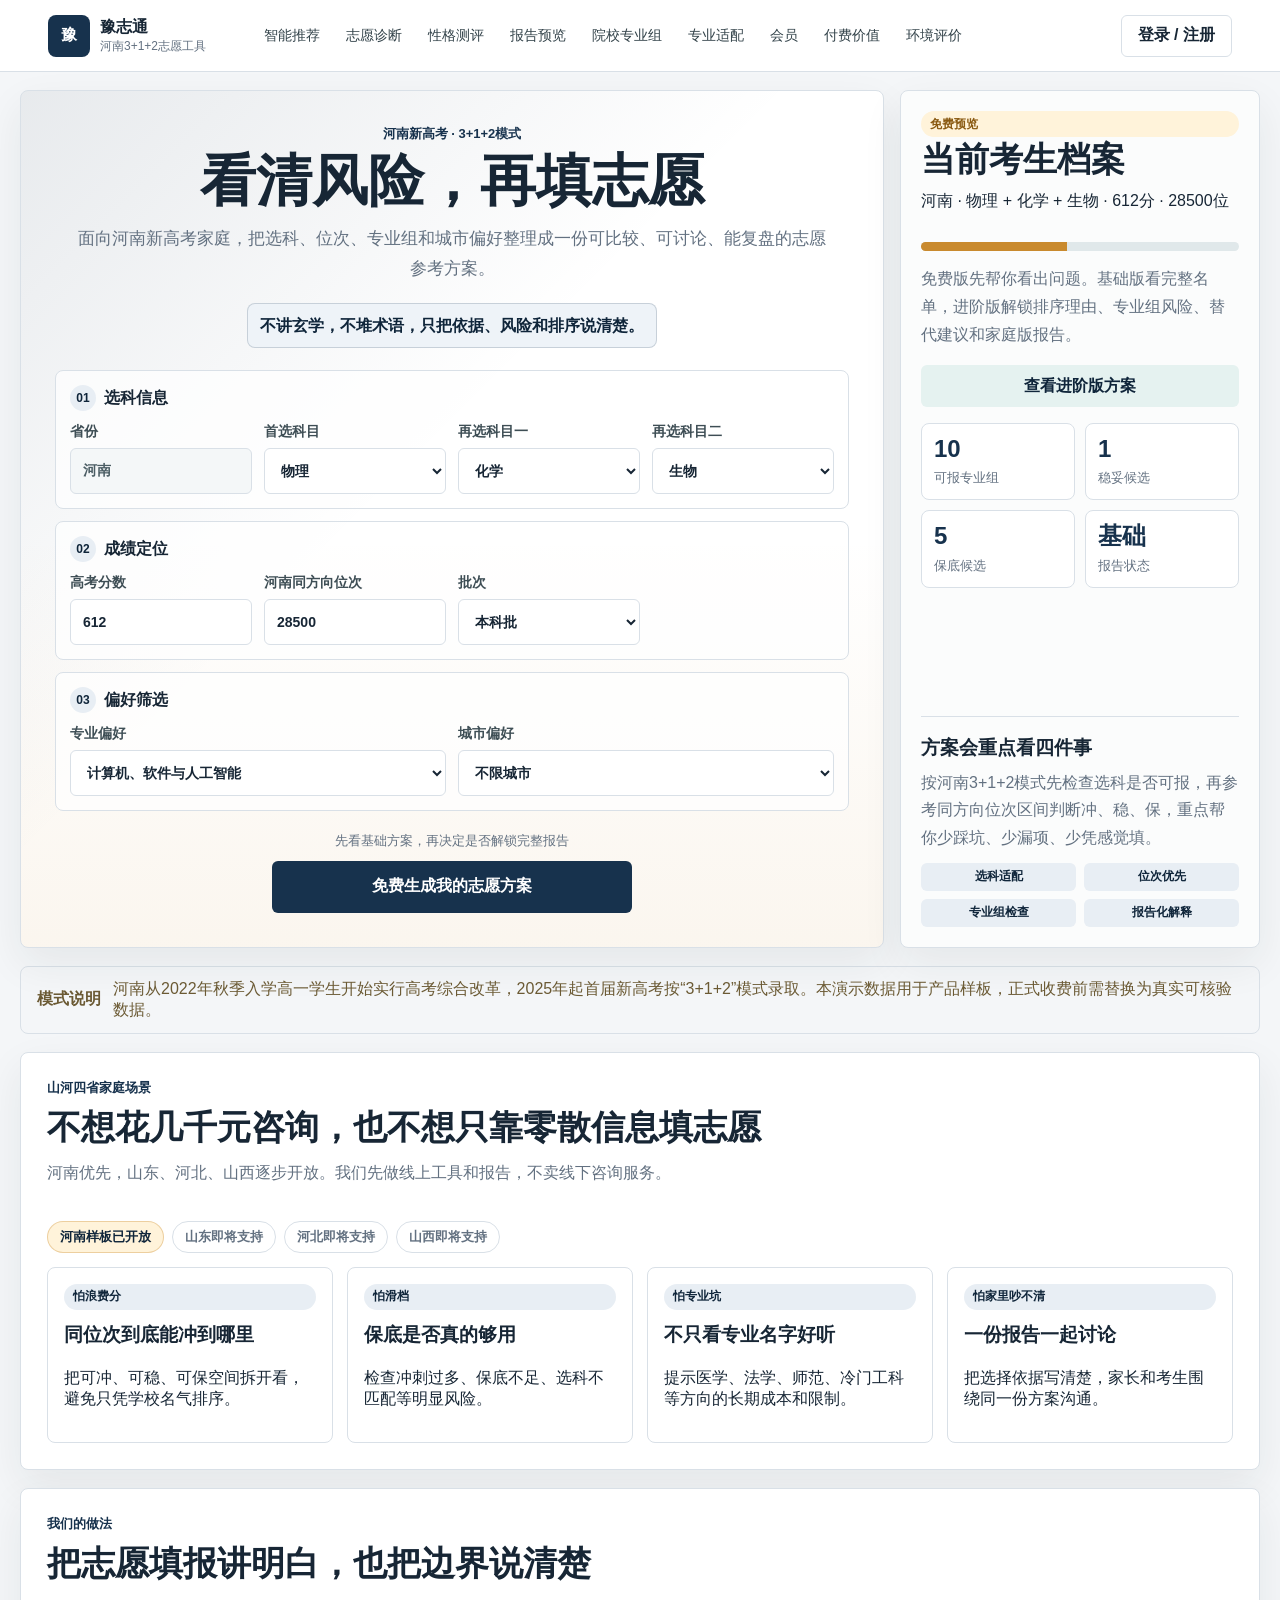
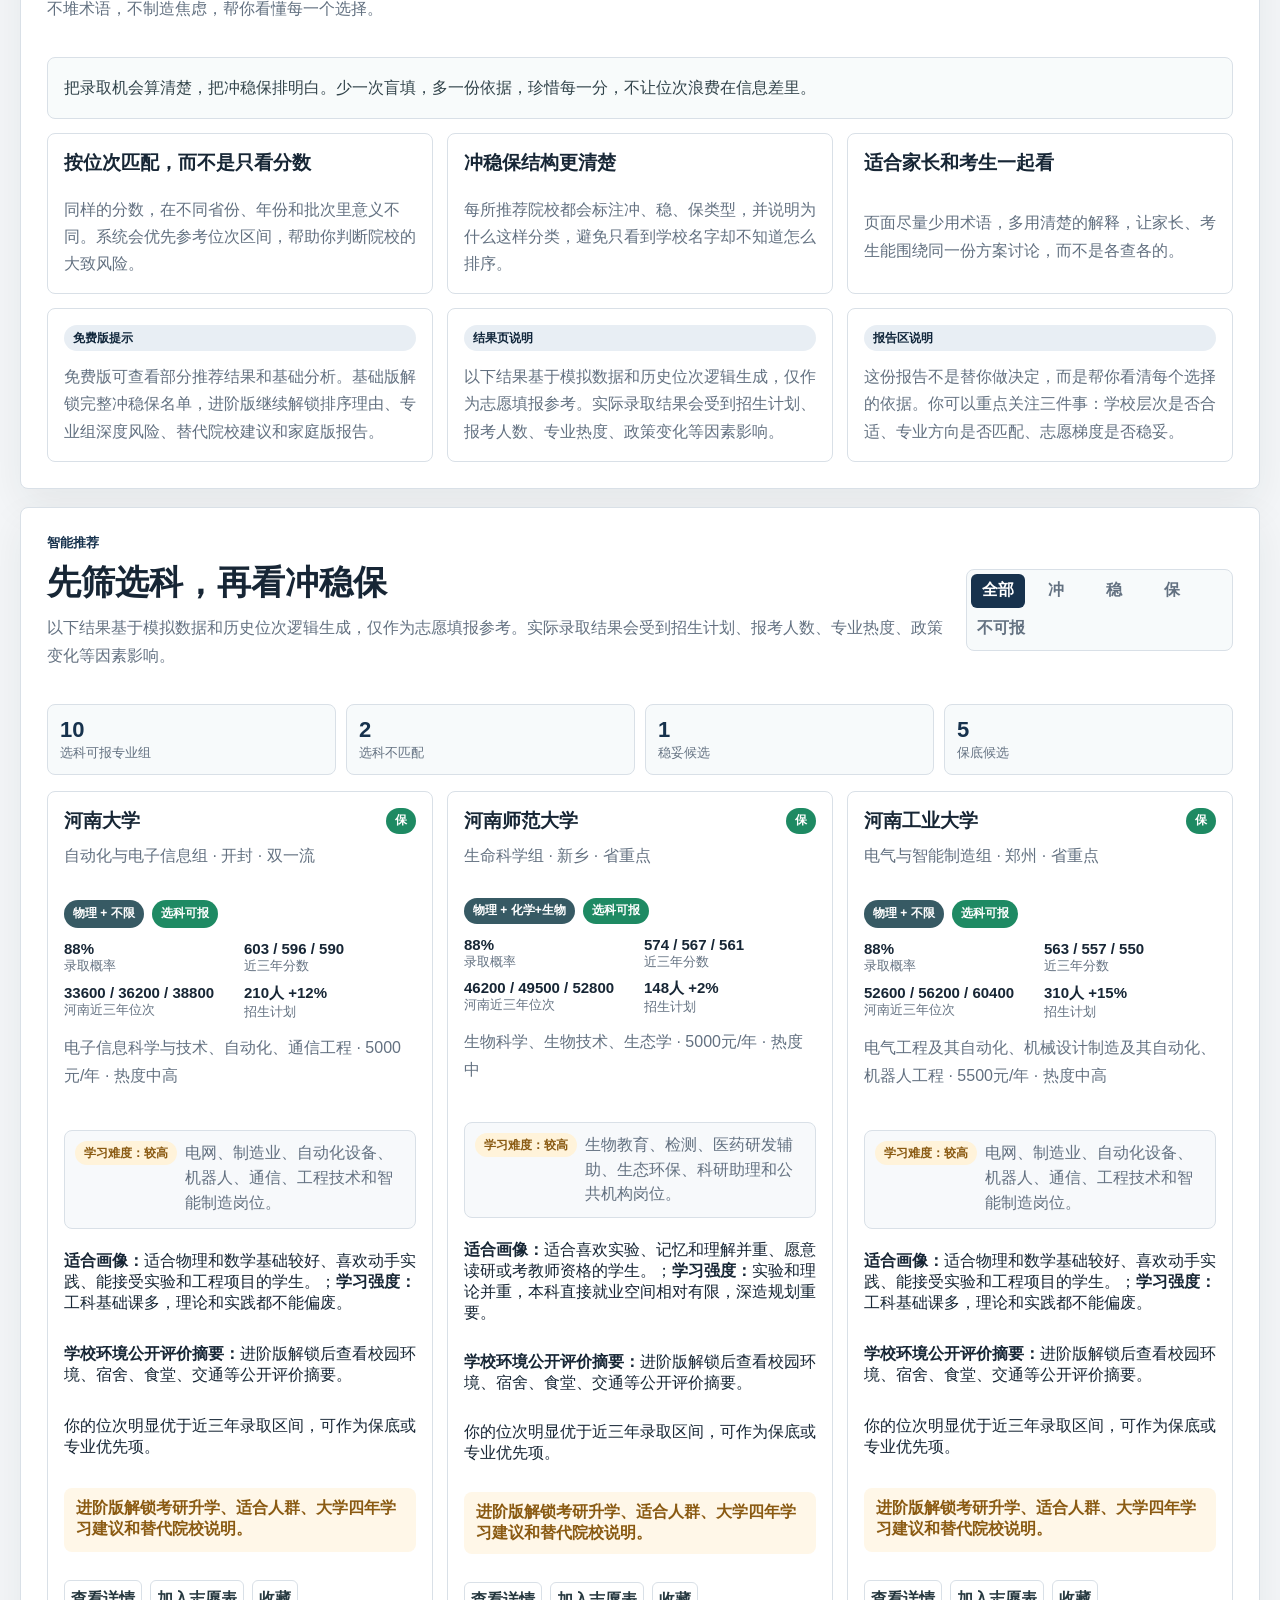
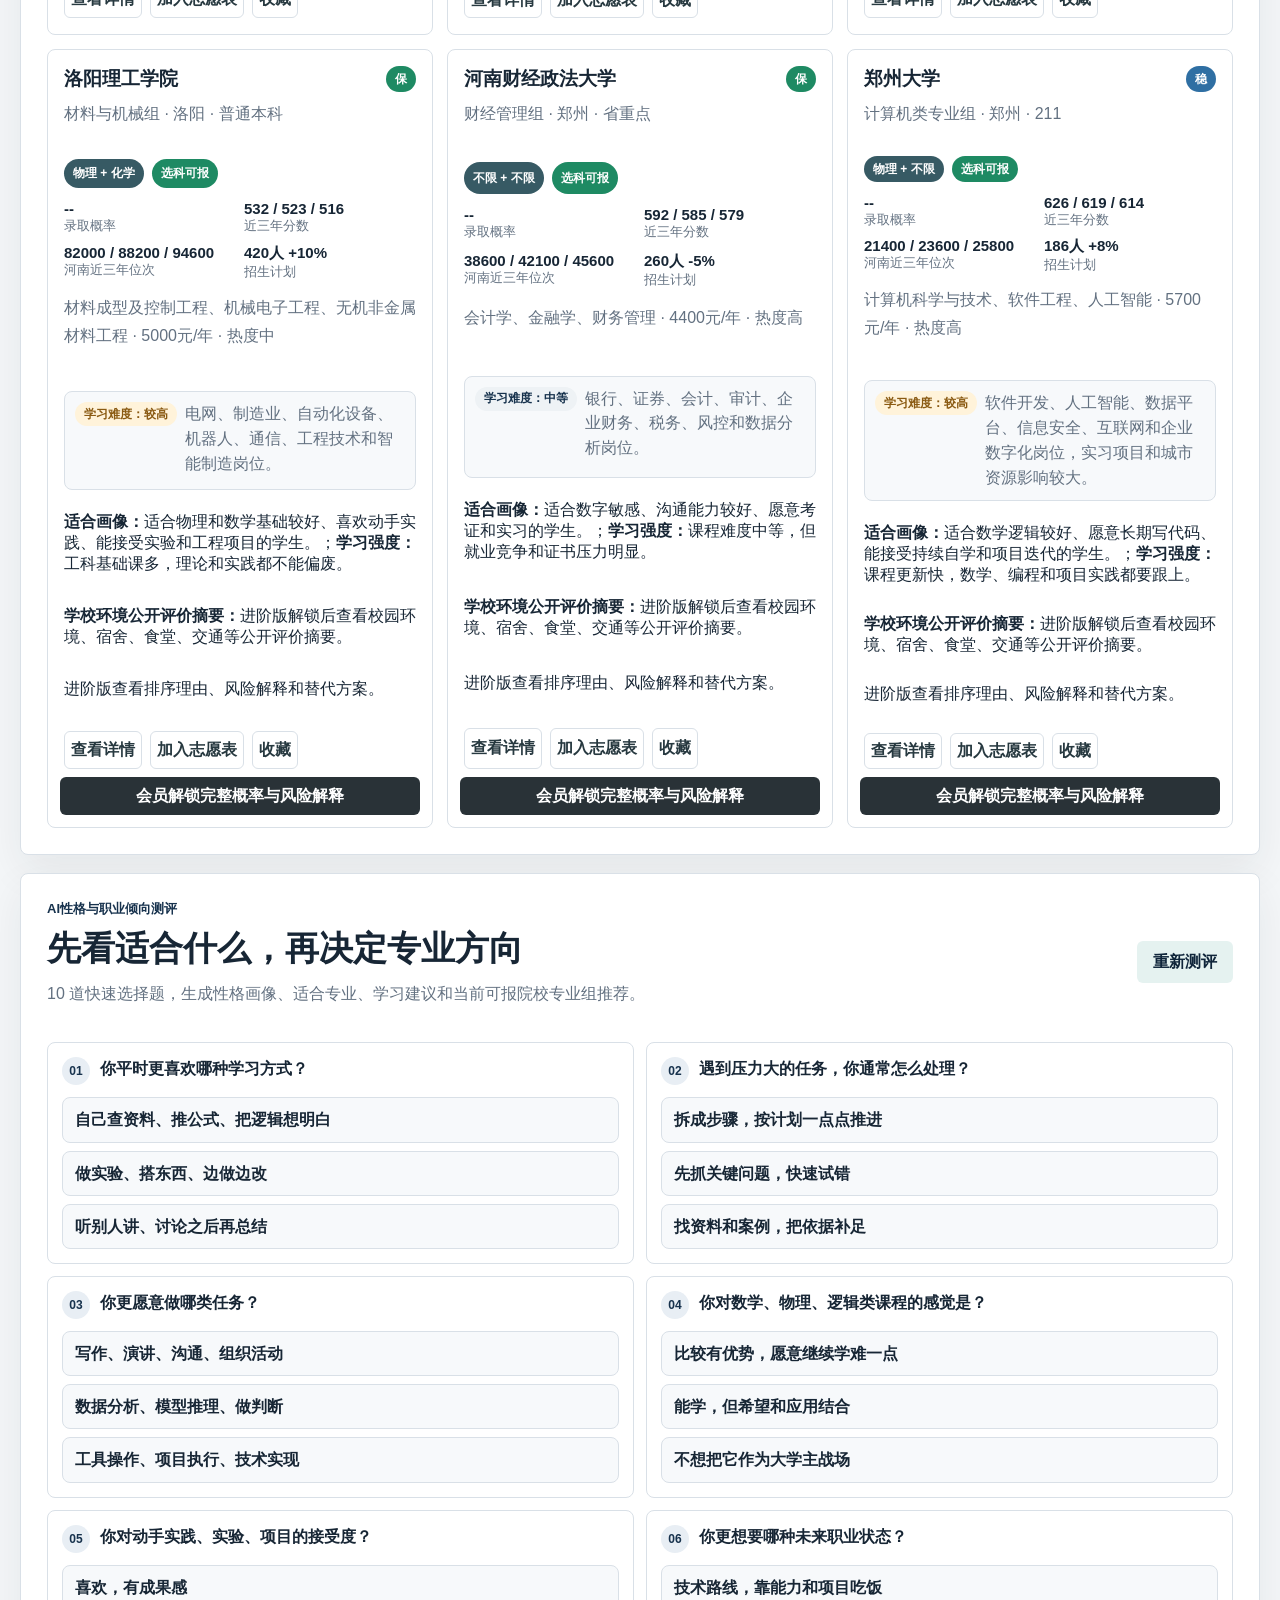
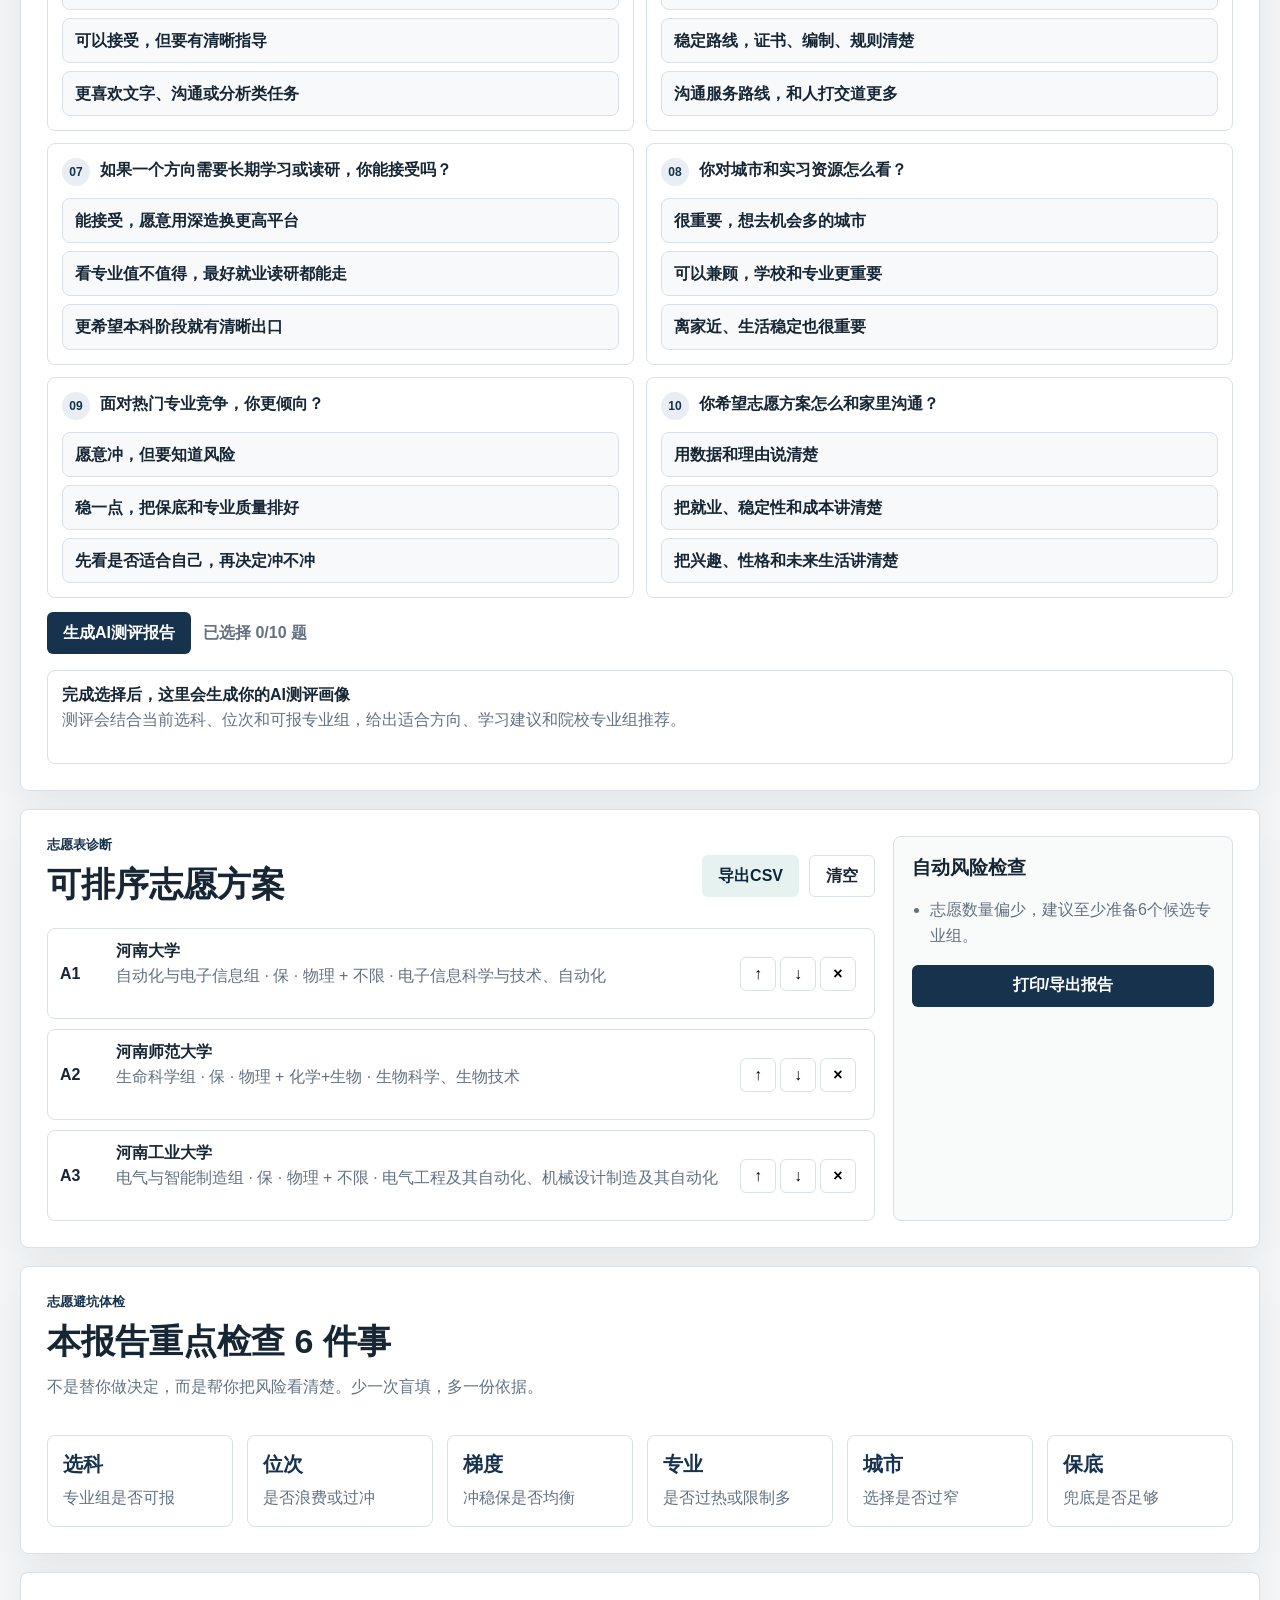
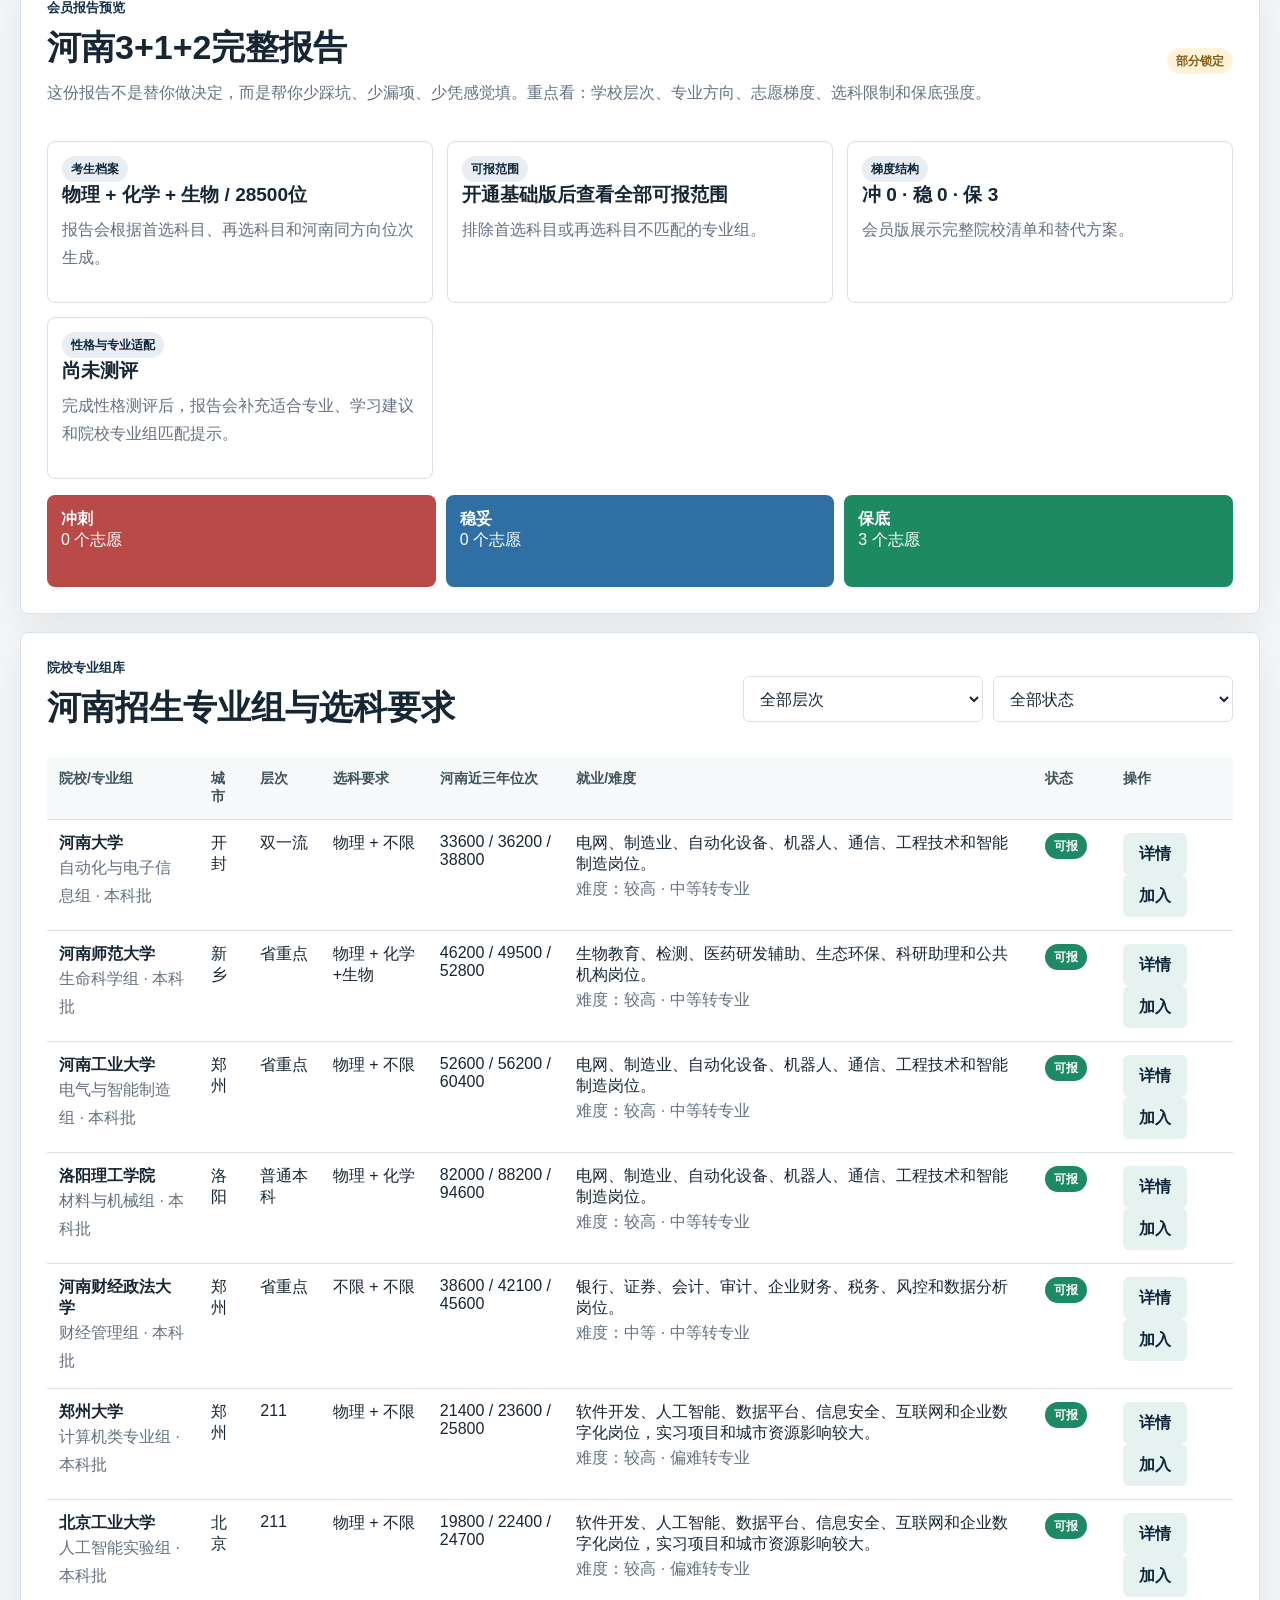
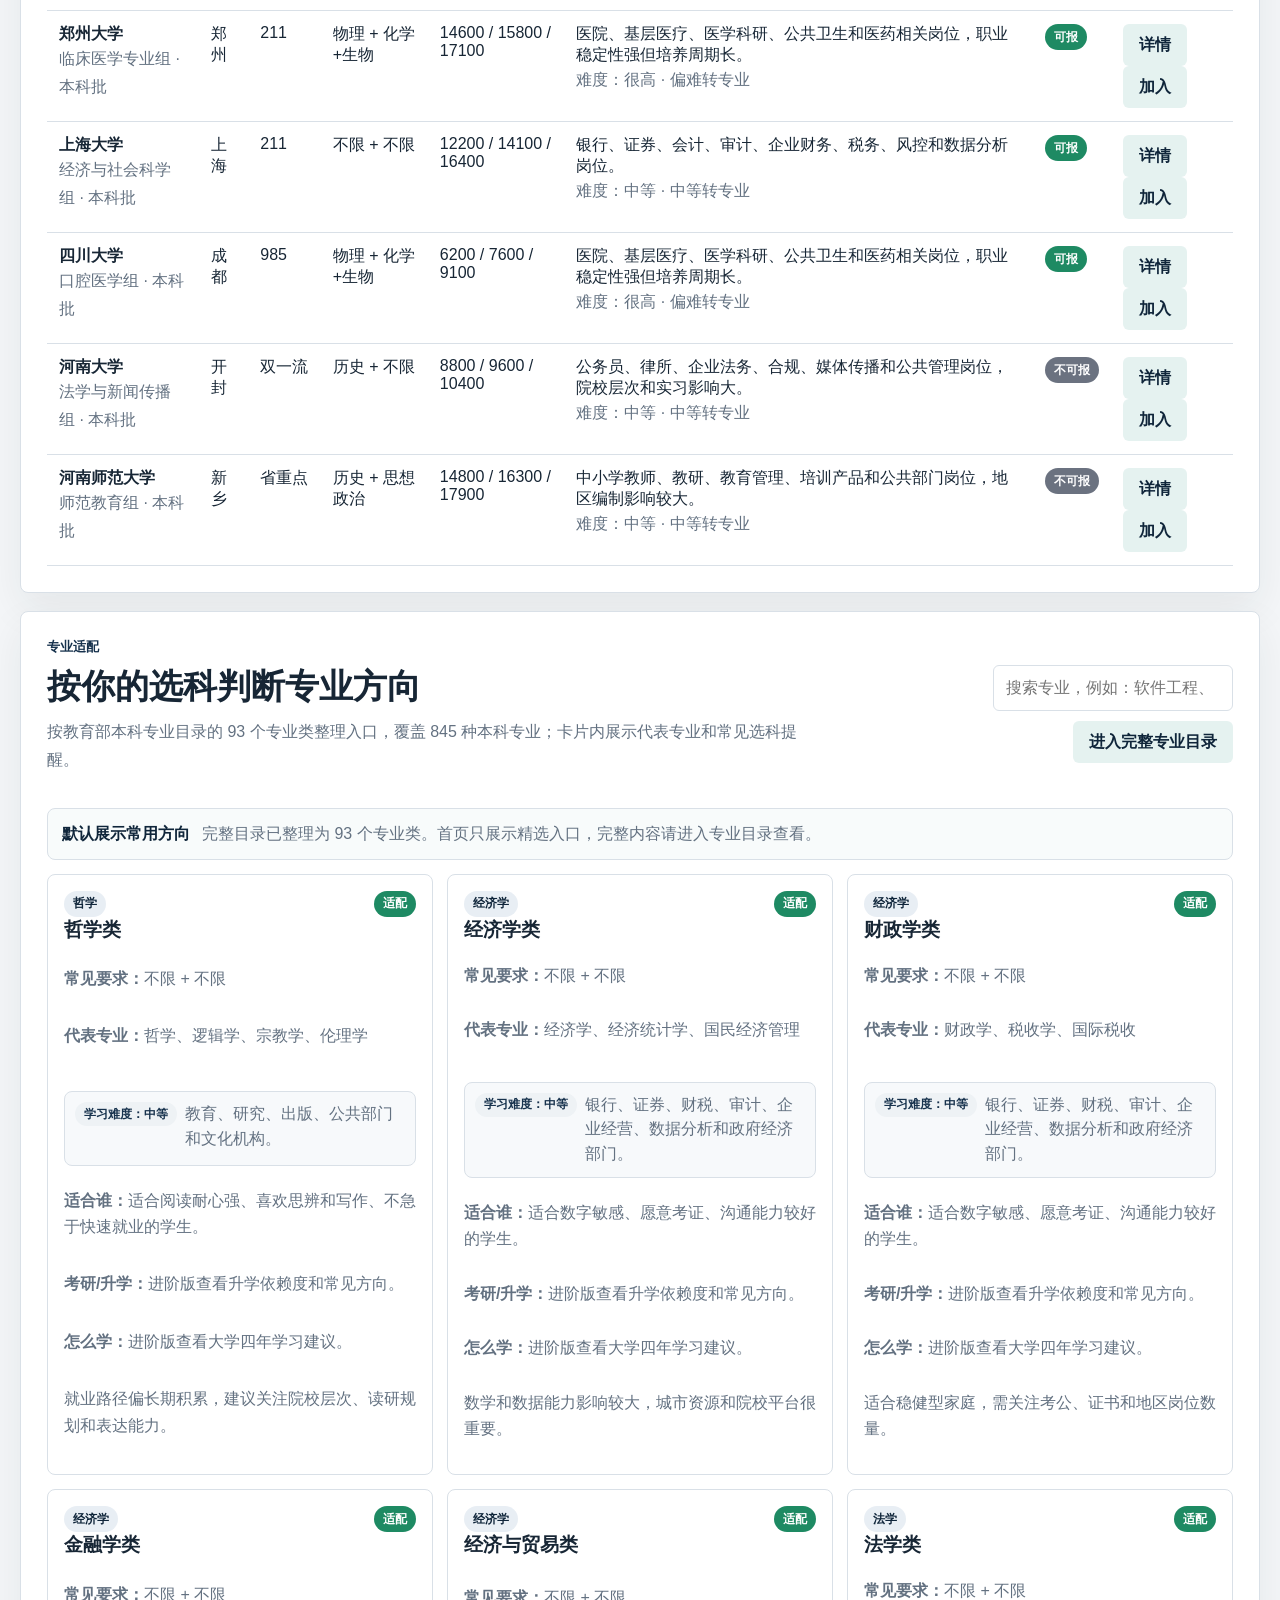
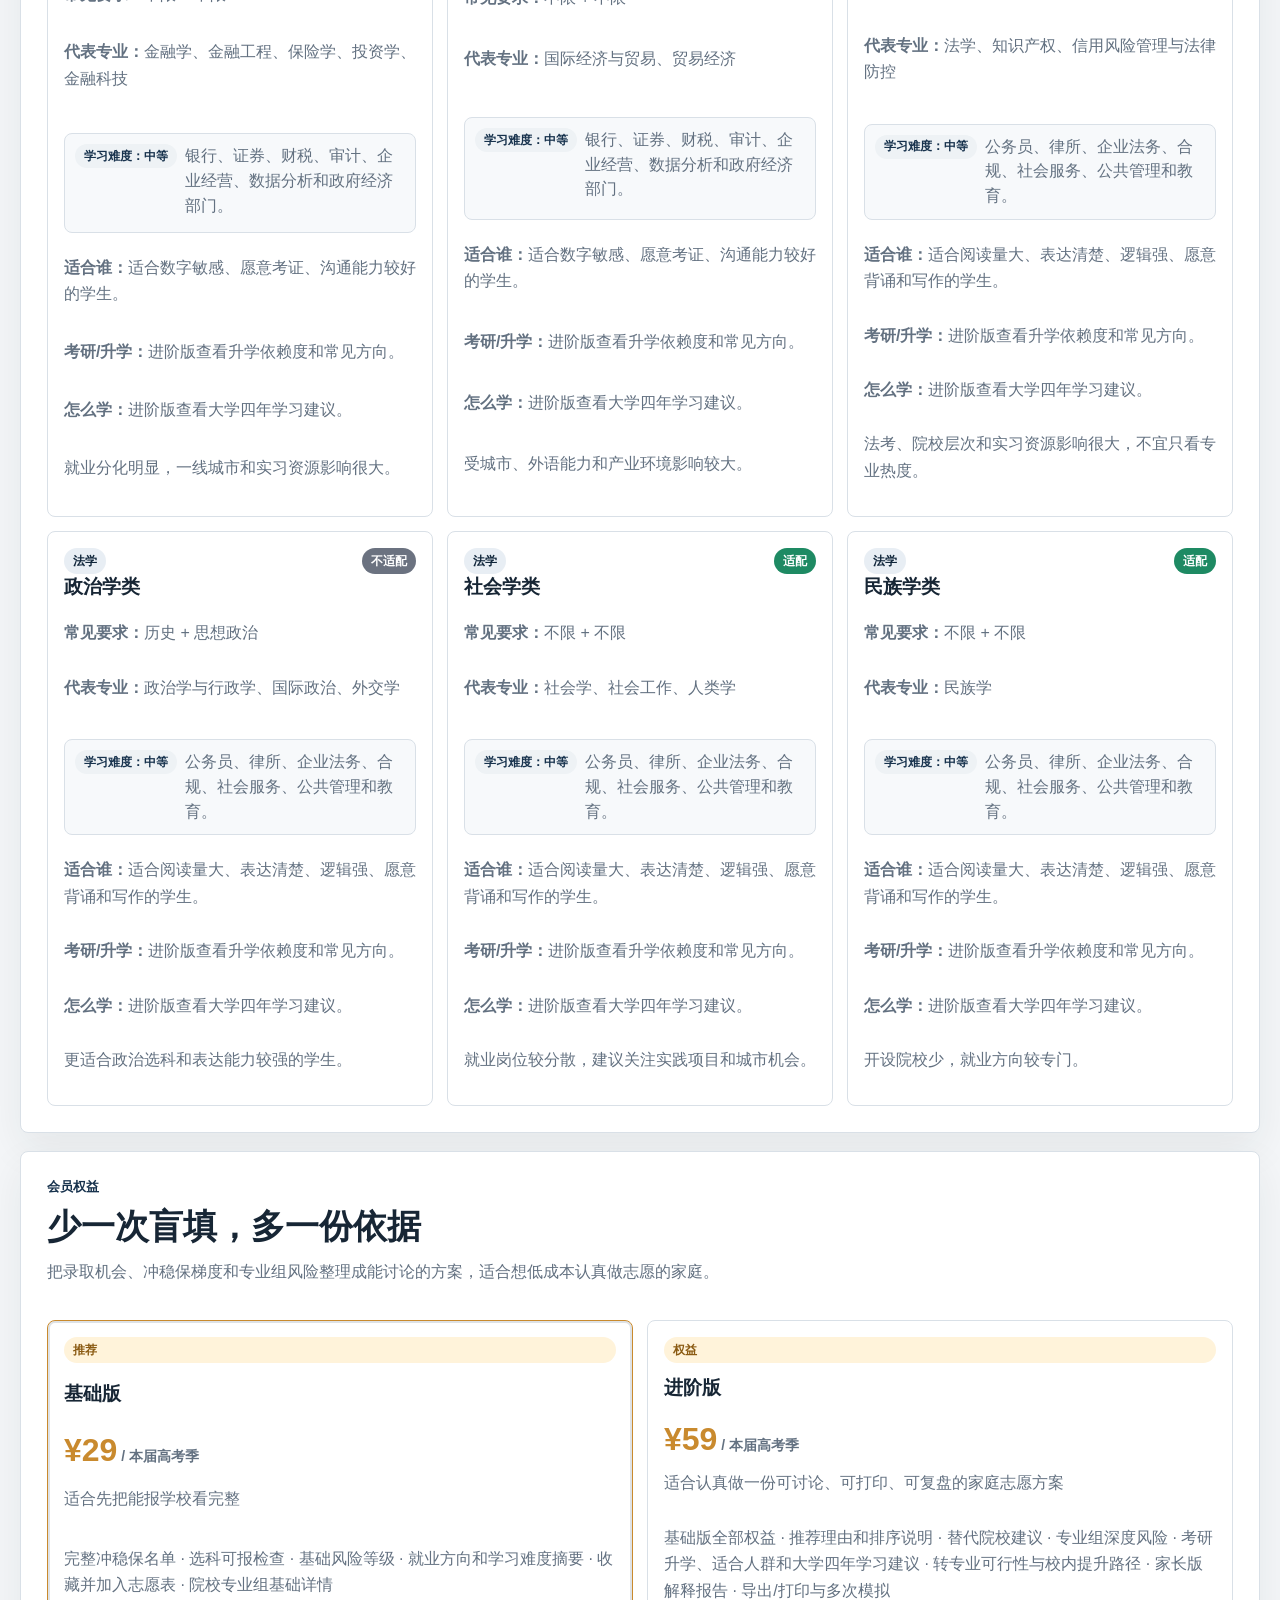
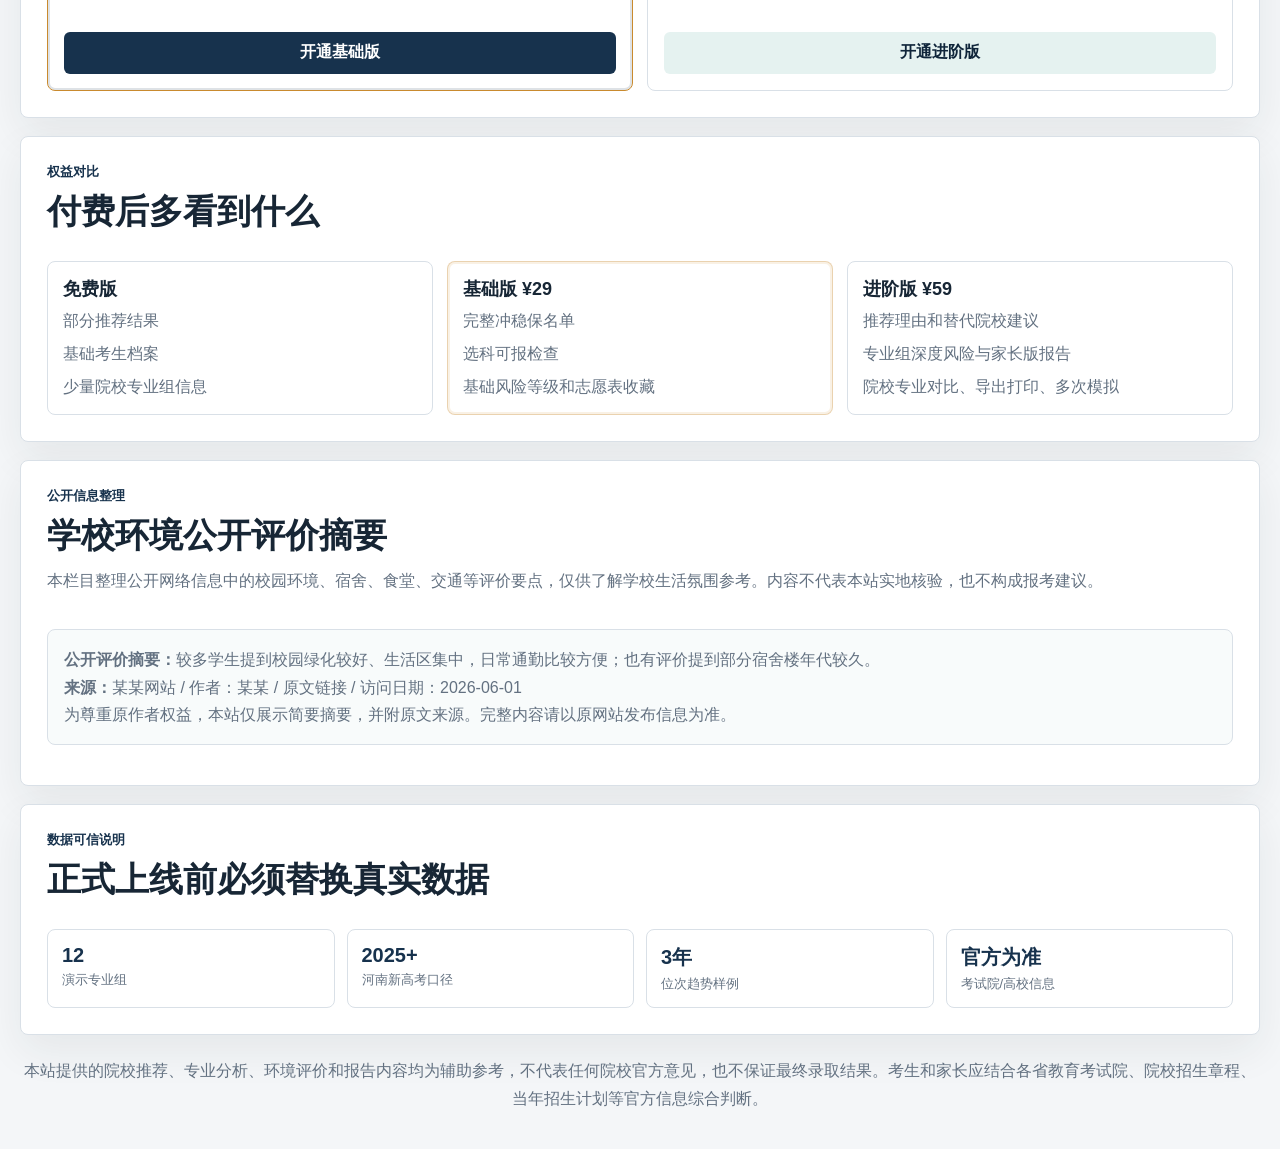
==== index.html @ 67bcda3a "Improve mobile admission comparison layout" ====
<!doctype html>
<html lang="zh-CN">
  <head>
    <meta charset="UTF-8" />
    <meta name="viewport" content="width=device-width, initial-scale=1.0" />
    <title>豫志通 - 看清风险，再填志愿</title>
    <link rel="stylesheet" href="styles.css?v=16" />
  </head>
  <body>
    <header class="topbar">
      <a class="brand" href="#home" aria-label="豫志通首页">
        <span class="brand-mark">豫</span>
        <span>
          <strong>豫志通</strong>
          <small>河南3+1+2志愿工具</small>
        </span>
      </a>
      <nav class="nav" aria-label="主导航">
        <a href="#recommend">智能推荐</a>
        <a href="#volunteer">志愿诊断</a>
        <a href="#assessment">性格测评</a>
        <a href="#report">报告预览</a>
        <a href="#schools">院校专业组</a>
        <a href="#majors">专业适配</a>
        <a href="#pricing">会员</a>
        <a href="#why-pay">付费价值</a>
        <a href="#environment">环境评价</a>
      </nav>
      <button class="ghost-btn" id="loginBtn" type="button">登录 / 注册</button>
    </header>

    <main>

            <section class="mobile-app-home" id="mobileAppHome" data-mobile-tab="home">
        <div class="mobile-app-top">
          <div>
            <span>&#35947;&#24535;&#36890;</span>
            <strong>&#27827;&#21335; 3+1+2 &#24535;&#24895;&#24037;&#20855;</strong>
          </div>
          <button type="button" id="mobileLoginBtn">&#30331;&#24405;</button>
        </div>

        <div class="mobile-hero-card">
          <p class="mobile-eyebrow">&#36755;&#20837;&#20998;&#25968;&#20301;&#27425;&#65292;&#20808;&#30475;&#33021;&#25253;&#21738;&#37324;</p>
          <h1>&#27979;&#19968;&#27979;&#33021;&#19978;&#21738;&#20123;&#22823;&#23398;</h1>
          <p>&#19981;&#35762;&#29572;&#23398;&#65292;&#19981;&#22534;&#26415;&#35821;&#65292;&#21482;&#25226;&#20381;&#25454;&#12289;&#39118;&#38505;&#21644;&#25490;&#24207;&#35762;&#28165;&#26970;&#12290;</p>
          <form class="mobile-quick-form" id="mobileQuickForm">
            <div class="mobile-form-row two">
              <label>&#39318;&#36873;&#31185;&#30446;<select id="mobilePrimarySubject"><option>&#29289;&#29702;</option><option>&#21382;&#21490;</option></select></label>
              <label>&#25209;&#27425;<select id="mobileBatch"><option>&#26412;&#31185;&#25209;</option><option>&#25552;&#21069;&#25209;</option><option>&#19987;&#31185;&#25209;</option></select></label>
            </div>
            <div class="mobile-form-row two">
              <label>&#20877;&#36873;&#19968;<select id="mobileSecondSubjectA"><option>&#21270;&#23398;</option><option>&#29983;&#29289;</option><option>&#24605;&#24819;&#25919;&#27835;</option><option>&#22320;&#29702;</option></select></label>
              <label>&#20877;&#36873;&#20108;<select id="mobileSecondSubjectB"><option>&#29983;&#29289;</option><option>&#21270;&#23398;</option><option>&#24605;&#24819;&#25919;&#27835;</option><option>&#22320;&#29702;</option></select></label>
            </div>
            <div class="mobile-form-row two">
              <label>&#39640;&#32771;&#20998;&#25968;<input id="mobileScore" type="number" value="612" /></label>
              <label>&#27827;&#21335;&#20301;&#27425;<input id="mobileRank" type="number" value="28500" /></label>
            </div>
            <button class="primary-btn full" type="submit">&#31435;&#21363;&#29983;&#25104;&#25512;&#33616;</button>
          </form>
        </div>

        <div class="mobile-profile-card" id="mobileProfileCard"></div>

        <div class="mobile-tool-grid">
          <button type="button" onclick="openMobileTab('recommend')"><strong>&#26234;&#33021;&#25512;&#33616;</strong><span>&#26597;&#30475;&#20914;&#31283;&#20445;</span></button>
          <button type="button" onclick="openMobileTab('diagnosis'); setTimeout(() => document.getElementById('assessment')?.scrollIntoView({ behavior: 'smooth' }), 80)"><strong>&#24615;&#26684;&#27979;&#35780;</strong><span>AI &#29983;&#25104;&#36866;&#21512;&#26041;&#21521;</span></button>
          <button type="button" onclick="openMobileTab('diagnosis')"><strong>&#24535;&#24895;&#35786;&#26029;</strong><span>&#26816;&#26597;&#28369;&#26723;&#39118;&#38505;</span></button>
          <button type="button" onclick="openMobileTab('schools')"><strong>&#38498;&#26657;&#24211;</strong><span>&#26597;&#19987;&#19994;&#32452;</span></button>
          <button type="button" onclick="openMajorDirectory()"><strong>&#19987;&#19994;&#30446;&#24405;</strong><span>93 &#20010;&#19987;&#19994;&#31867;</span></button>
          <button type="button" onclick="openMobileTab('account')"><strong>&#20250;&#21592;&#26435;&#30410;</strong><span>&#23436;&#25972;&#26041;&#26696;</span></button>
        </div>

        <div class="mobile-viewpoint-card">
          <span>&#25105;&#20204;&#30340;&#20570;&#27861;</span>
          <h2>&#26222;&#36890;&#23478;&#24237;&#20063;&#33021;&#30475;&#25026;&#30340;&#24535;&#24895;&#26041;&#26696;</h2>
          <p>&#25226;&#24405;&#21462;&#26426;&#20250;&#31639;&#28165;&#26970;&#65292;&#25226;&#20914;&#31283;&#20445;&#25490;&#26126;&#30333;&#12290;&#25105;&#20204;&#20570;&#30340;&#26159;&#25226;&#36873;&#31185;&#12289;&#20301;&#27425;&#12289;&#19987;&#19994;&#32452;&#12289;&#24615;&#26684;&#27979;&#35780;&#21644;&#20445;&#24213;&#39118;&#38505;&#25972;&#29702;&#25104;&#19968;&#20221;&#21487;&#27604;&#36739;&#12289;&#21487;&#35752;&#35770;&#30340;&#26041;&#26696;&#12290;</p>
        </div>
      </section>

      <section class="mobile-home" id="mobileHome">
        <div class="mobile-home-hero">
          <div class="section-kicker">河南新高考 · 移动版</div>
          <h1>看清风险，再填志愿</h1>
          <p>先生成基础方案，再进入不同板块查看推荐、诊断、报告和专业目录。</p>
          <button class="primary-btn" type="button" data-mobile-open="home" data-title="生成志愿方案">生成志愿方案</button>
        </div>
        <div class="mobile-entry-grid" aria-label="功能入口">
          <button type="button" data-mobile-open="recommend" data-title="智能推荐"><strong>智能推荐</strong><span>查看冲稳保结果</span></button>
          <button type="button" data-mobile-open="volunteer" data-title="志愿诊断"><strong>志愿诊断</strong><span>检查滑档和保底</span></button>
          <button type="button" data-mobile-open="report" data-title="报告预览"><strong>报告预览</strong><span>看家庭版报告</span></button>
          <button type="button" data-mobile-open="schools" data-title="院校专业组"><strong>院校专业组</strong><span>查选科可报</span></button>
          <button type="button" data-mobile-directory><strong>专业目录</strong><span>查 93 个专业类</span></button>
          <button type="button" data-mobile-open="why-pay" data-title="付费价值"><strong>付费价值</strong><span>看解锁后多什么</span></button>
          <button type="button" data-mobile-open="pricing" data-title="会员权益"><strong>会员权益</strong><span>查看套餐</span></button>
          <button type="button" data-mobile-open="environment" data-title="环境评价"><strong>环境评价</strong><span>看公开摘要</span></button>
        </div>
      </section>

      <div class="mobile-page-header" id="mobilePageHeader">
        <button class="ghost-btn" id="mobileBackBtn" type="button">← 返回首页</button>
        <strong id="mobilePageTitle">功能页面</strong>
      </div>

      <section class="hero" id="home" data-mobile-tab="home">
        <div class="hero-main">
          <div class="hero-copy">
            <div class="section-kicker">河南新高考 · 3+1+2模式</div>
            <h1>看清风险，再填志愿</h1>
            <p class="intro">
              面向河南新高考家庭，把选科、位次、专业组和城市偏好整理成一份可比较、可讨论、能复盘的志愿参考方案。
            </p>
            <p class="promise-line">不讲玄学，不堆术语，只把依据、风险和排序说清楚。</p>
          </div>

          <form class="planner-form" id="plannerForm">
            <div class="form-section">
              <div class="form-section-head">
                <span>01</span>
                <strong>选科信息</strong>
              </div>
              <div class="field-grid three">
                <label>
                  省份
                  <input id="province" value="河南" readonly />
                </label>
                <label>
                  首选科目
                  <select id="primarySubject">
                    <option>物理</option>
                    <option>历史</option>
                  </select>
                </label>
                <label>
                  再选科目一
                  <select id="secondSubjectA">
                    <option>化学</option>
                    <option>生物</option>
                    <option>思想政治</option>
                    <option>地理</option>
                  </select>
                </label>
                <label>
                  再选科目二
                  <select id="secondSubjectB">
                    <option>生物</option>
                    <option>化学</option>
                    <option>思想政治</option>
                    <option>地理</option>
                  </select>
                </label>
              </div>
            </div>

            <div class="form-section">
              <div class="form-section-head">
                <span>02</span>
                <strong>成绩定位</strong>
              </div>
              <div class="field-grid three">
                <label>
                  高考分数
                  <input id="score" type="number" min="100" max="750" value="612" />
                </label>
                <label>
                  河南同方向位次
                  <input id="rank" type="number" min="1" value="28500" />
                </label>
                <label>
                  批次
                  <select id="batch">
                    <option>本科批</option>
                    <option>提前批</option>
                    <option>专科批</option>
                  </select>
                </label>
              </div>
            </div>

            <div class="form-section">
              <div class="form-section-head">
                <span>03</span>
                <strong>偏好筛选</strong>
              </div>
              <div class="field-grid two">
                <label>
                  专业偏好
                  <select id="majorPreference">
                    <option>计算机、软件与人工智能</option>
                    <option>电子信息、通信与集成电路</option>
                    <option>电气、自动化与新能源</option>
                    <option>临床医学、口腔与药学</option>
                    <option>师范、教育与心理学</option>
                    <option>法学、政治与公共管理</option>
                    <option>财经、会计与金融</option>
                    <option>机械、车辆与智能制造</option>
                    <option>建筑、土木与交通</option>
                    <option>农学、食品与环境</option>
                    <option>汉语言、新闻与外语</option>
                    <option>不限专业</option>
                  </select>
                </label>
                <label>
                  城市偏好
                  <select id="cityPreference">
                    <option>不限城市</option>
                    <option>郑州/洛阳/开封</option>
                    <option>北京/上海/广州/深圳</option>
                    <option>省会城市</option>
                    <option>离家较近</option>
                  </select>
                </label>
              </div>
            </div>

            <div class="form-actions">
              <span>先看基础方案，再决定是否解锁完整报告</span>
              <button class="primary-btn" type="submit">免费生成我的志愿方案</button>
            </div>
          </form>
        </div>

        <aside class="report-preview-panel">
          <div class="report-preview-top">
            <span class="badge" id="memberBadge">免费预览</span>
            <h2>当前考生档案</h2>
            <p id="profileSummary">河南 · 物理 + 化学 + 生物 · 612分 · 28500位</p>
            <div class="meter" aria-label="报告完整度"><span id="meterBar"></span></div>
            <p class="muted">免费版先帮你看出问题。基础版看完整名单，进阶版解锁排序理由、专业组风险、替代建议和家庭版报告。</p>
            <button class="secondary-btn full" id="upgradeBtn" type="button">查看进阶版方案</button>
            <div class="preview-metrics" id="previewMetrics" aria-label="方案概览">
              <div>
                <strong>--</strong>
                <span>可报专业组</span>
              </div>
              <div>
                <strong>--</strong>
                <span>稳妥候选</span>
              </div>
              <div>
                <strong>--</strong>
                <span>保底候选</span>
              </div>
              <div>
                <strong>基础</strong>
                <span>报告状态</span>
              </div>
            </div>
          </div>
          <div class="report-divider"></div>
          <div class="report-preview-bottom">
            <h3>方案会重点看四件事</h3>
            <p>
              按河南3+1+2模式先检查选科是否可报，再参考同方向位次区间判断冲、稳、保，重点帮你少踩坑、少漏项、少凭感觉填。
            </p>
            <div class="summary-tags" aria-label="方案能力">
              <span>选科适配</span>
              <span>位次优先</span>
              <span>专业组检查</span>
              <span>报告化解释</span>
            </div>
          </div>
        </aside>
      </section>

      <section class="notice">
        <strong>模式说明</strong>
        <span>河南从2022年秋季入学高一学生开始实行高考综合改革，2025年起首届新高考按“3+1+2”模式录取。本演示数据用于产品样板，正式收费前需替换为真实可核验数据。</span>
      </section>

      <section class="mobile-account-home" id="mobileAccountHome" data-mobile-tab="account">
        <div class="mobile-account-card">
          <div class="mobile-account-head">
            <div class="mobile-avatar">&#35947;</div>
            <div>
              <span>&#25105;&#30340;&#25253;&#21578;&#20013;&#24515;</span>
              <strong>&#20808;&#30475;&#23436;&#25972;&#20381;&#25454;&#65292;&#20877;&#20915;&#23450;&#26159;&#21542;&#20184;&#36153;</strong>
              <p>&#36866;&#21512;&#19981;&#24819;&#33457;&#20960;&#21315;&#20803;&#21672;&#35810;&#65292;&#20294;&#21448;&#19981;&#24819;&#21482;&#38752;&#38646;&#25955;&#20449;&#24687;&#22635;&#24535;&#24895;&#30340;&#23478;&#24237;&#12290;</p>
            </div>
          </div>
          <button class="primary-btn full" type="button" onclick="openMobileTab('recommend')">&#26597;&#30475;&#25105;&#30340;&#25512;&#33616;&#26041;&#26696;</button>
        </div>

        <div class="mobile-service-grid">
          <article>
            <span>&#22522;&#30784;&#29256;</span>
            <strong>&#165;29</strong>
            <p>&#23436;&#25972;&#20914;&#31283;&#20445;&#21517;&#21333;&#12289;&#36873;&#31185;&#21487;&#25253;&#26816;&#26597;&#12289;&#22522;&#30784;&#39118;&#38505;&#31561;&#32423;&#12290;</p>
          </article>
          <article>
            <span>&#36827;&#38454;&#29256;</span>
            <strong>&#165;59</strong>
            <p>&#25512;&#33616;&#29702;&#30001;&#12289;&#26367;&#20195;&#38498;&#26657;&#12289;&#23478;&#38271;&#29256;&#25253;&#21578;&#12289;&#23548;&#20986;&#25171;&#21360;&#12290;</p>
          </article>
        </div>

        <div class="mobile-account-tools">
          <button type="button" onclick="openMobileTab('diagnosis')"><strong>&#24535;&#24895;&#34920;</strong><span>&#26597;&#30475;&#39118;&#38505;&#35786;&#26029;</span></button>
          <button type="button" onclick="openMobileTab('schools')"><strong>&#38498;&#26657;&#23545;&#27604;</strong><span>&#26597;&#19987;&#19994;&#32452;&#35814;&#24773;</span></button>
          <button type="button" onclick="openMajorDirectory()"><strong>&#19987;&#19994;&#30446;&#24405;</strong><span>&#30475;&#36873;&#31185;&#36866;&#37197;</span></button>
          <button type="button" id="mobileUnlockBtn"><strong>&#27169;&#25311;&#35299;&#38145;</strong><span>&#26597;&#30475;&#20250;&#21592;&#25928;&#26524;</span></button>
        </div>

        <div class="mobile-principle-list">
          <h2>&#25105;&#20204;&#30340;&#22635;&#25253;&#21407;&#21017;</h2>
          <article><strong>&#19981;&#21334;&#32447;&#19979;&#19987;&#23478;</strong><span>&#20808;&#20570;&#32447;&#19978;&#24037;&#20855;&#21644;&#25253;&#21578;&#65292;&#38477;&#20302;&#26222;&#36890;&#23478;&#24237;&#35797;&#38169;&#25104;&#26412;&#12290;</span></article>
          <article><strong>&#31185;&#23398;&#27979;&#31639;&#24405;&#21462;&#26426;&#20250;</strong><span>&#25226;&#36873;&#31185;&#12289;&#20301;&#27425;&#12289;&#26799;&#24230;&#12289;&#19987;&#19994;&#32452;&#39118;&#38505;&#35762;&#28165;&#26970;&#12290;</span></article>
          <article><strong>&#23665;&#27827;&#22235;&#30465;&#20248;&#20808;</strong><span>&#27827;&#21335;&#26679;&#26495;&#24050;&#24320;&#25918;&#65292;&#23665;&#19996;&#12289;&#27827;&#21271;&#12289;&#23665;&#35199;&#36880;&#27493;&#25193;&#23637;&#12290;</span></article>
        </div>
      </section>

      <section class="section-card shanhe" id="why-pay" data-mobile-page="why-pay" data-mobile-tab="account">
        <div class="section-head">
          <div>
            <div class="section-kicker">山河四省家庭场景</div>
            <h2>不想花几千元咨询，也不想只靠零散信息填志愿</h2>
            <p class="muted">河南优先，山东、河北、山西逐步开放。我们先做线上工具和报告，不卖线下咨询服务。</p>
          </div>
        </div>
        <div class="province-tabs" aria-label="山河四省支持状态">
          <span class="active">河南样板已开放</span>
          <span>山东即将支持</span>
          <span>河北即将支持</span>
          <span>山西即将支持</span>
        </div>
        <div class="pay-reasons">
          <article>
            <span class="mini-label">怕浪费分</span>
            <h3>同位次到底能冲到哪里</h3>
            <p>把可冲、可稳、可保空间拆开看，避免只凭学校名气排序。</p>
          </article>
          <article>
            <span class="mini-label">怕滑档</span>
            <h3>保底是否真的够用</h3>
            <p>检查冲刺过多、保底不足、选科不匹配等明显风险。</p>
          </article>
          <article>
            <span class="mini-label">怕专业坑</span>
            <h3>不只看专业名字好听</h3>
            <p>提示医学、法学、师范、冷门工科等方向的长期成本和限制。</p>
          </article>
          <article>
            <span class="mini-label">怕家里吵不清</span>
            <h3>一份报告一起讨论</h3>
            <p>把选择依据写清楚，家长和考生围绕同一份方案沟通。</p>
          </article>
        </div>
      </section>

      <section class="section-card values">
        <div class="section-head">
          <div>
            <div class="section-kicker">我们的做法</div>
            <h2>把志愿填报讲明白，也把边界说清楚</h2>
            <p class="muted">不堆术语，不制造焦虑，帮你看懂每一个选择。</p>
          </div>
        </div>
        <div class="values-lead">
          把录取机会算清楚，把冲稳保排明白。少一次盲填，多一份依据，珍惜每一分，不让位次浪费在信息差里。
        </div>
        <div class="values-grid compact-values">
          <article>
            <h3>按位次匹配，而不是只看分数</h3>
            <p>同样的分数，在不同省份、年份和批次里意义不同。系统会优先参考位次区间，帮助你判断院校的大致风险。</p>
          </article>
          <article>
            <h3>冲稳保结构更清楚</h3>
            <p>每所推荐院校都会标注冲、稳、保类型，并说明为什么这样分类，避免只看到学校名字却不知道怎么排序。</p>
          </article>
          <article>
            <h3>适合家长和考生一起看</h3>
            <p>页面尽量少用术语，多用清楚的解释，让家长、考生能围绕同一份方案讨论，而不是各查各的。</p>
          </article>
          <article>
            <span class="mini-label">免费版提示</span>
            <p>免费版可查看部分推荐结果和基础分析。基础版解锁完整冲稳保名单，进阶版继续解锁排序理由、专业组深度风险、替代院校建议和家庭版报告。</p>
          </article>
          <article>
            <span class="mini-label">结果页说明</span>
            <p>以下结果基于模拟数据和历史位次逻辑生成，仅作为志愿填报参考。实际录取结果会受到招生计划、报考人数、专业热度、政策变化等因素影响。</p>
          </article>
          <article>
            <span class="mini-label">报告区说明</span>
            <p>这份报告不是替你做决定，而是帮你看清每个选择的依据。你可以重点关注三件事：学校层次是否合适、专业方向是否匹配、志愿梯度是否稳妥。</p>
          </article>
        </div>
      </section>

      <section class="section-card" id="recommend" data-mobile-page="recommend" data-mobile-tab="recommend">
        <div class="section-head">
          <div>
            <div class="section-kicker">智能推荐</div>
            <h2>先筛选科，再看冲稳保</h2>
            <p class="muted">以下结果基于模拟数据和历史位次逻辑生成，仅作为志愿填报参考。实际录取结果会受到招生计划、报考人数、专业热度、政策变化等因素影响。</p>
          </div>
          <div class="segmented" role="tablist" aria-label="推荐类别">
            <button class="active" data-filter="all" type="button">全部</button>
            <button data-filter="冲" type="button">冲</button>
            <button data-filter="稳" type="button">稳</button>
            <button data-filter="保" type="button">保</button>
            <button data-filter="不可报" type="button">不可报</button>
          </div>
        </div>
        <div class="insight-strip" id="matchInsight"></div>
        <div class="recommend-grid" id="recommendGrid"></div>
      </section>

      <section class="section-card assessment-section" id="assessment" data-mobile-page="assessment" data-mobile-tab="diagnosis">
        <div class="section-head">
          <div>
            <div class="section-kicker">AI性格与职业倾向测评</div>
            <h2>先看适合什么，再决定专业方向</h2>
            <p class="muted">10 道快速选择题，生成性格画像、适合专业、学习建议和当前可报院校专业组推荐。</p>
          </div>
          <button class="secondary-btn" id="resetAssessmentBtn" type="button">重新测评</button>
        </div>
        <div class="assessment-grid" id="assessmentQuestions"></div>
        <div class="assessment-actions">
          <button class="primary-btn" id="generateAssessmentBtn" type="button">生成AI测评报告</button>
          <span id="assessmentProgress">请选择 10 道题</span>
        </div>
        <div class="assessment-result" id="assessmentResult"></div>
      </section>

      <section class="section-card split" id="volunteer" data-mobile-page="volunteer" data-mobile-tab="diagnosis">
        <div>
          <div class="section-head compact">
            <div>
              <div class="section-kicker">志愿表诊断</div>
              <h2>可排序志愿方案</h2>
            </div>
            <div class="button-row">
              <button class="secondary-btn" id="exportBtn" type="button">导出CSV</button>
              <button class="ghost-btn" id="clearBtn" type="button">清空</button>
            </div>
          </div>
          <div class="volunteer-list" id="volunteerList"></div>
        </div>
        <aside class="risk-panel">
          <h3>自动风险检查</h3>
          <ul id="riskList"></ul>
          <button class="primary-btn full" id="reportBtn" type="button">打印/导出报告</button>
        </aside>
      </section>

      <section class="section-card" data-mobile-tab="diagnosis">
        <div class="section-head">
          <div>
            <div class="section-kicker">志愿避坑体检</div>
            <h2>本报告重点检查 6 件事</h2>
            <p class="muted">不是替你做决定，而是帮你把风险看清楚。少一次盲填，多一份依据。</p>
          </div>
        </div>
        <div class="check-grid">
          <div><strong>选科</strong><span>专业组是否可报</span></div>
          <div><strong>位次</strong><span>是否浪费或过冲</span></div>
          <div><strong>梯度</strong><span>冲稳保是否均衡</span></div>
          <div><strong>专业</strong><span>是否过热或限制多</span></div>
          <div><strong>城市</strong><span>选择是否过窄</span></div>
          <div><strong>保底</strong><span>兜底是否足够</span></div>
        </div>
      </section>

      <section class="section-card" id="report" data-mobile-page="report" data-mobile-tab="account">
        <div class="section-head">
          <div>
            <div class="section-kicker">会员报告预览</div>
            <h2>河南3+1+2完整报告</h2>
            <p class="muted">这份报告不是替你做决定，而是帮你少踩坑、少漏项、少凭感觉填。重点看：学校层次、专业方向、志愿梯度、选科限制和保底强度。</p>
          </div>
          <span class="badge" id="reportStatus">部分锁定</span>
        </div>
        <div class="report-grid">
          <article>
            <span class="mini-label">考生档案</span>
            <h3 id="reportProfile">物理 + 化学 + 生物 / 28500位</h3>
            <p class="muted">报告会根据首选科目、再选科目和河南同方向位次生成。</p>
          </article>
          <article>
            <span class="mini-label">可报范围</span>
            <h3 id="reportScope">正在计算</h3>
            <p class="muted">排除首选科目或再选科目不匹配的专业组。</p>
          </article>
          <article>
            <span class="mini-label">梯度结构</span>
            <h3 id="reportGradient">冲 0 · 稳 0 · 保 0</h3>
            <p class="muted">会员版展示完整院校清单和替代方案。</p>
          </article>
          <article>
            <span class="mini-label">性格与专业适配</span>
            <h3 id="reportAssessmentTitle">尚未测评</h3>
            <p class="muted" id="reportAssessmentText">完成性格测评后，报告会补充适合专业、学习建议和院校专业组匹配提示。</p>
          </article>
        </div>
        <div class="gradient-chart" id="gradientChart" aria-label="志愿梯度图"></div>
      </section>

      <section class="section-card" id="schools" data-mobile-page="schools" data-mobile-tab="schools">
        <div class="section-head">
          <div>
            <div class="section-kicker">院校专业组库</div>
            <h2>河南招生专业组与选科要求</h2>
          </div>
          <div class="filter-row">
            <select id="schoolLevelFilter">
              <option value="all">全部层次</option>
              <option>985</option>
              <option>211</option>
              <option>双一流</option>
              <option>省重点</option>
            </select>
            <select id="eligibilityFilter">
              <option value="all">全部状态</option>
              <option value="eligible">只看可报</option>
              <option value="ineligible">只看不可报</option>
            </select>
          </div>
        </div>
        <div class="school-list-summary" id="schoolListSummary"></div>
        <div class="school-mobile-list" id="schoolMobileList"></div>
        <div class="table-wrap">
          <table>
            <thead>
              <tr>
                <th>院校/专业组</th>
                <th>城市</th>
                <th>层次</th>
                <th>选科要求</th>
                <th>河南近三年位次</th>
                <th>就业/难度</th>
                <th>状态</th>
                <th>操作</th>
              </tr>
            </thead>
            <tbody id="schoolTable"></tbody>
          </table>
        </div>
      </section>

      <section class="section-card" id="majors" data-mobile-page="majors" data-mobile-tab="schools">
        <div class="section-head">
          <div>
            <div class="section-kicker">专业适配</div>
            <h2>按你的选科判断专业方向</h2>
            <p class="muted">按教育部本科专业目录的 93 个专业类整理入口，覆盖 845 种本科专业；卡片内展示代表专业和常见选科提醒。</p>
          </div>
          <div class="major-tools">
            <input class="search-input" id="majorSearch" type="search" placeholder="搜索专业，例如：软件工程、会计学" />
            <button class="secondary-btn" id="openMajorDirectoryBtn" type="button">进入完整专业目录</button>
          </div>
        </div>
        <div class="major-summary">
          <strong>默认展示常用方向</strong>
          <span>完整目录已整理为 93 个专业类。首页只展示精选入口，完整内容请进入专业目录查看。</span>
        </div>
        <div class="major-grid" id="majorGrid"></div>
      </section>

      <section class="section-card" id="pricing" data-mobile-page="pricing" data-mobile-tab="account">
        <div class="section-head">
          <div>
            <div class="section-kicker">会员权益</div>
            <h2>少一次盲填，多一份依据</h2>
            <p class="muted">把录取机会、冲稳保梯度和专业组风险整理成能讨论的方案，适合想低成本认真做志愿的家庭。</p>
          </div>
        </div>
        <div class="pricing-grid" id="pricingGrid"></div>
      </section>

      <section class="section-card" data-mobile-tab="account">
        <div class="section-head">
          <div>
            <div class="section-kicker">权益对比</div>
            <h2>付费后多看到什么</h2>
          </div>
        </div>
        <div class="unlock-table">
          <div>
            <strong>免费版</strong>
            <span>部分推荐结果</span>
            <span>基础考生档案</span>
            <span>少量院校专业组信息</span>
          </div>
          <div>
            <strong>基础版 ¥29</strong>
            <span>完整冲稳保名单</span>
            <span>选科可报检查</span>
            <span>基础风险等级和志愿表收藏</span>
          </div>
          <div>
            <strong>进阶版 ¥59</strong>
            <span>推荐理由和替代院校建议</span>
            <span>专业组深度风险与家长版报告</span>
            <span>院校专业对比、导出打印、多次模拟</span>
          </div>
        </div>
      </section>

      <section class="section-card" id="environment" data-mobile-page="environment" data-mobile-tab="schools">
        <div class="section-head">
          <div>
            <div class="section-kicker">公开信息整理</div>
            <h2>学校环境公开评价摘要</h2>
            <p class="muted">本栏目整理公开网络信息中的校园环境、宿舍、食堂、交通等评价要点，仅供了解学校生活氛围参考。内容不代表本站实地核验，也不构成报考建议。</p>
          </div>
        </div>
        <div class="environment-box">
          <p><strong>公开评价摘要：</strong>较多学生提到校园绿化较好、生活区集中，日常通勤比较方便；也有评价提到部分宿舍楼年代较久。</p>
          <p><strong>来源：</strong>某某网站 / 作者：某某 / 原文链接 / 访问日期：2026-06-01</p>
          <p class="muted">为尊重原作者权益，本站仅展示简要摘要，并附原文来源。完整内容请以原网站发布信息为准。</p>
        </div>
      </section>

      <section class="section-card" id="data" data-mobile-tab="account">
        <div class="section-head">
          <div>
            <div class="section-kicker">数据可信说明</div>
            <h2>正式上线前必须替换真实数据</h2>
          </div>
        </div>
        <div class="data-grid">
          <div><strong id="schoolCount">0</strong><span>演示专业组</span></div>
          <div><strong>2025+</strong><span>河南新高考口径</span></div>
          <div><strong>3年</strong><span>位次趋势样例</span></div>
          <div><strong>官方为准</strong><span>考试院/高校信息</span></div>
        </div>
      </section>
    </main>

    <nav class="mobile-bottom-nav" id="mobileBottomNav" aria-label="&#25163;&#26426;&#24213;&#37096;&#23548;&#33322;">
      <button class="active" type="button" data-mobile-tab-target="home" onclick="openMobileTab('home')"><strong>&#39318;&#39029;</strong><span>&#27979;&#19968;&#27979;</span></button>
      <button type="button" data-mobile-tab-target="recommend" onclick="openMobileTab('recommend')"><strong>&#25512;&#33616;</strong><span>&#20914;&#31283;&#20445;</span></button>
      <button type="button" data-mobile-tab-target="schools" onclick="openMobileTab('schools')"><strong>&#38498;&#26657;</strong><span>&#26597;&#19987;&#19994;</span></button>
      <button type="button" data-mobile-tab-target="diagnosis" onclick="openMobileTab('diagnosis')"><strong>&#35786;&#26029;</strong><span>&#26597;&#39118;&#38505;</span></button>
      <button type="button" data-mobile-tab-target="account" onclick="openMobileTab('account')"><strong>&#25105;&#30340;</strong><span>&#25253;&#21578;</span></button>
    </nav>

    <section class="major-directory-view" id="majorDirectoryView" aria-label="完整专业目录">
      <div class="directory-shell">
        <div class="directory-head">
          <div>
            <div class="section-kicker">完整专业目录</div>
            <h1>93 个专业类，按选科判断适配</h1>
            <p class="muted">按教育部本科专业目录整理，覆盖 845 种本科专业。可搜索具体专业，也可按门类筛选。</p>
          </div>
          <button class="ghost-btn" id="backToPlannerBtn" type="button">返回志愿方案页</button>
        </div>

        <div class="directory-tools">
          <input id="majorDirectorySearch" type="search" placeholder="搜索专业，例如：软件工程、口腔医学、会计学" />
          <select id="disciplineFilter">
            <option value="all">全部门类</option>
            <option>哲学</option>
            <option>经济学</option>
            <option>法学</option>
            <option>教育学</option>
            <option>文学</option>
            <option>历史学</option>
            <option>理学</option>
            <option>工学</option>
            <option>农学</option>
            <option>医学</option>
            <option>管理学</option>
            <option>艺术学</option>
          </select>
        </div>

        <div class="directory-count" id="majorDirectoryCount">共 93 个专业类</div>
        <div class="major-directory-grid" id="majorDirectoryGrid"></div>
      </div>
    </section>

    <section class="school-detail-view" id="schoolDetailView" aria-label="&#38498;&#26657;&#35814;&#24773;">
      <div class="school-detail-shell">
        <div class="school-detail-head">
          <button class="ghost-btn" id="backFromSchoolDetailBtn" type="button">&#36820;&#22238;</button>
          <div>
            <span class="badge" id="schoolDetailRisk">&#39118;&#38505;</span>
            <h1 id="schoolDetailName">&#38498;&#26657;&#35814;&#24773;</h1>
            <p class="muted" id="schoolDetailMeta">&#19987;&#19994;&#32452;&#12289;&#22478;&#24066;&#12289;&#23618;&#27425;</p>
          </div>
        </div>
        <div class="school-photo-grid" id="schoolPhotoGrid"></div>
        <div class="school-detail-grid">
          <article>
            <span class="mini-label">&#23398;&#26657;&#23448;&#32593;</span>
            <h3><a id="schoolWebsiteLink" href="#" target="_blank" rel="noopener">&#36827;&#20837;&#23398;&#26657;&#23448;&#32593;</a></h3>
            <p id="schoolIntroText" class="muted"></p>
          </article>
          <article>
            <span class="mini-label">&#24405;&#21462;&#24773;&#20917;</span>
            <h3 id="schoolAdmissionTitle">&#36817;&#19977;&#24180;&#20998;&#25968; / &#20301;&#27425;</h3>
            <p id="schoolAdmissionText" class="muted"></p>
          </article>
          <article>
            <span class="mini-label">&#36873;&#31185;&#19982;&#19987;&#19994;&#32452;</span>
            <h3 id="schoolSubjectText">&#36873;&#31185;&#35201;&#27714;</h3>
            <p id="schoolMajorText" class="muted"></p>
          </article>
          <article>
            <span class="mini-label">&#23601;&#19994;&#19982;&#21319;&#23398;</span>
            <h3 id="schoolCareerTitle">&#19987;&#19994;&#20986;&#21475;&#19982;&#32771;&#30740;&#36335;&#24452;</h3>
            <p id="schoolCareerText" class="muted"></p>
          </article>
          <article>
            <span class="mini-label">&#36866;&#21512;&#30011;&#20687;</span>
            <h3 id="schoolFitTitle">&#36866;&#21512;&#35841;&#23398;&#65292;&#38590;&#19981;&#38590;</h3>
            <p id="schoolFitText" class="muted"></p>
          </article>
          <article>
            <span class="mini-label">&#36716;&#19987;&#19994;&#19982;&#26657;&#20869;&#36335;&#24452;</span>
            <h3 id="schoolTransferTitle">&#36716;&#19987;&#19994;&#21487;&#34892;&#24615;</h3>
            <p id="schoolTransferText" class="muted"></p>
          </article>
          <article>
            <span class="mini-label">&#20844;&#24320;&#35780;&#20215;&#25688;&#35201;</span>
            <h3>&#26657;&#22253;&#12289;&#23487;&#33293;&#12289;&#20132;&#36890;&#31561;&#20844;&#24320;&#20449;&#24687;</h3>
            <p id="schoolEnvironmentText" class="muted"></p>
            <p id="schoolSourceText" class="muted"></p>
          </article>
        </div>
        <div class="school-detail-actions">
          <button class="primary-btn" id="schoolDetailAddBtn" type="button">&#21152;&#20837;&#24535;&#24895;&#34920;</button>
          <button class="secondary-btn" id="schoolDetailBackBtn" type="button">&#36820;&#22238;&#21015;&#34920;</button>
        </div>
      </div>
    </section>

    <div class="toast" id="toast" role="status" aria-live="polite"></div>

    <footer class="footer">
      本站提供的院校推荐、专业分析、环境评价和报告内容均为辅助参考，不代表任何院校官方意见，也不保证最终录取结果。考生和家长应结合各省教育考试院、院校招生章程、当年招生计划等官方信息综合判断。
    </footer>

    <script src="data.js?v=16"></script>
    <script src="app.js?v=16"></script>
  </body>
</html>
---- styles.css ----
:root {
  --bg: #f4f6f8;
  --surface: #ffffff;
  --surface-2: #eef2f5;
  --ink: #172635;
  --muted: #637181;
  --line: #d9e0e7;
  --primary: #17324d;
  --primary-dark: #0f253a;
  --accent: #c98a2e;
  --red: #b94a48;
  --blue: #2f6fa3;
  --green: #1e8a63;
  --shadow: 0 16px 42px rgba(24, 38, 45, 0.07);
}

* {
  box-sizing: border-box;
}

html {
  scroll-behavior: smooth;
}

body {
  margin: 0;
  background: var(--bg);
  color: var(--ink);
  font-family: "Microsoft YaHei", "PingFang SC", Arial, sans-serif;
}

button,
input,
select {
  font: inherit;
}

a {
  color: inherit;
  text-decoration: none;
}

.topbar {
  position: sticky;
  top: 0;
  z-index: 20;
  display: flex;
  align-items: center;
  gap: 22px;
  min-height: 72px;
  padding: 12px clamp(16px, 4vw, 48px);
  background: rgba(255, 255, 255, 0.94);
  border-bottom: 1px solid var(--line);
  backdrop-filter: blur(16px);
}

.brand {
  display: flex;
  align-items: center;
  gap: 10px;
  min-width: 184px;
}

.brand-mark {
  display: grid;
  place-items: center;
  width: 42px;
  height: 42px;
  border-radius: 8px;
  background: var(--primary);
  color: #fff;
  font-weight: 900;
}

.brand strong,
.brand small {
  display: block;
}

.brand small {
  color: var(--muted);
  font-size: 12px;
}

.nav {
  display: flex;
  flex: 1;
  flex-wrap: wrap;
  gap: 6px;
}

.nav a {
  padding: 8px 10px;
  border-radius: 6px;
  color: #33434a;
  font-size: 14px;
}

.nav a:hover {
  background: var(--surface-2);
}

.hero,
.section-card,
.notice {
  width: min(1240px, calc(100% - 32px));
  margin: 18px auto;
}

.hero {
  display: grid;
  grid-template-columns: minmax(0, 1fr) 360px;
  gap: 16px;
}

.hero-main,
.report-preview-panel,
.section-card,
.notice {
  background: var(--surface);
  border: 1px solid var(--line);
  border-radius: 8px;
  box-shadow: var(--shadow);
}

.hero-main {
  padding: clamp(22px, 3vw, 34px);
  text-align: center;
  background:
    linear-gradient(135deg, rgba(23, 50, 77, 0.1), transparent 45%),
    linear-gradient(0deg, rgba(201, 138, 46, 0.08), transparent 48%),
    var(--surface);
}

.report-preview-panel {
  display: flex;
  flex-direction: column;
  min-height: 100%;
  padding: 20px;
  background: #fbfcfc;
}

.hero-copy {
  max-width: 780px;
  margin: 0 auto 22px;
}

.section-kicker {
  margin-bottom: 8px;
  color: var(--primary);
  font-size: 13px;
  font-weight: 900;
  letter-spacing: 0;
}

h1,
h2,
h3,
p {
  margin-top: 0;
}

h1 {
  max-width: 660px;
  margin-left: auto;
  margin-right: auto;
  margin-bottom: 14px;
  font-size: clamp(38px, 4.4vw, 58px);
  line-height: 1.05;
  letter-spacing: 0;
}

h2 {
  margin-bottom: 8px;
  font-size: clamp(24px, 3vw, 34px);
  letter-spacing: 0;
}

h3 {
  margin-bottom: 8px;
  font-size: 19px;
}

.intro,
.muted {
  color: var(--muted);
  line-height: 1.75;
}

.intro {
  max-width: 760px;
  margin-left: auto;
  margin-right: auto;
  font-size: 17px;
}

.promise-line {
  display: inline-flex;
  max-width: 760px;
  margin: 2px 0 0;
  padding: 9px 12px;
  border: 1px solid rgba(23, 50, 77, 0.18);
  border-radius: 8px;
  background: #eef3f8;
  color: var(--primary-dark);
  font-weight: 900;
  line-height: 1.6;
}

.planner-form {
  text-align: left;
  display: grid;
  gap: 12px;
  margin-top: 0;
}

.form-section {
  padding: 14px;
  border: 1px solid var(--line);
  border-radius: 8px;
  background: rgba(255, 255, 255, 0.72);
}

.form-section-head {
  display: flex;
  align-items: center;
  gap: 8px;
  margin-bottom: 12px;
  color: var(--ink);
}

.form-section-head span {
  display: grid;
  place-items: center;
  width: 26px;
  height: 26px;
  border-radius: 999px;
  background: #e8eef4;
  color: var(--primary-dark);
  font-size: 12px;
  font-weight: 900;
}

.field-grid {
  display: grid;
  gap: 12px;
}

.field-grid.three {
  grid-template-columns: repeat(4, minmax(0, 1fr));
}

.field-grid.two {
  grid-template-columns: repeat(2, minmax(0, 1fr));
}

label {
  display: grid;
  gap: 7px;
  color: #3e4e55;
  font-size: 14px;
  font-weight: 800;
}

input,
select {
  width: 100%;
  height: 46px;
  border: 1px solid var(--line);
  border-radius: 6px;
  padding: 0 12px;
  background: #fff;
  color: var(--ink);
}

input:focus,
select:focus {
  outline: 2px solid rgba(23, 50, 77, 0.18);
  border-color: var(--primary);
}

input[readonly] {
  background: #f4f7f8;
  color: #4b5d64;
}

.primary-btn,
.secondary-btn,
.ghost-btn {
  min-height: 42px;
  border-radius: 6px;
  padding: 0 16px;
  cursor: pointer;
  font-weight: 900;
}

.primary-btn {
  border: 0;
  background: var(--primary);
  color: #fff;
}

.primary-btn:hover {
  background: var(--primary-dark);
}

.secondary-btn {
  border: 0;
  background: #e5f2f0;
  color: var(--primary-dark);
}

.ghost-btn {
  border: 1px solid var(--line);
  background: #fff;
  color: var(--ink);
}

.form-actions {
  display: flex;
  align-items: center;
  justify-content: center;
  flex-direction: column;
  gap: 10px;
  padding: 8px 2px 0;
  text-align: center;
}

.form-actions .primary-btn {
  width: min(360px, 100%);
  min-height: 52px;
}

.form-actions span {
  color: var(--muted);
  font-size: 13px;
  line-height: 1.5;
}

.full {
  width: 100%;
}

.report-preview-top {
  display: flex;
  flex: 1;
  flex-direction: column;
}

.preview-metrics {
  display: grid;
  grid-template-columns: repeat(2, minmax(0, 1fr));
  gap: 10px;
  margin-top: 16px;
}

.preview-metrics div {
  min-height: 74px;
  padding: 12px;
  border: 1px solid var(--line);
  border-radius: 8px;
  background: #fff;
}

.preview-metrics strong,
.preview-metrics span {
  display: block;
}

.preview-metrics strong {
  color: var(--primary);
  font-size: 24px;
  line-height: 1.1;
}

.preview-metrics span {
  margin-top: 7px;
  color: var(--muted);
  font-size: 13px;
}

.badge,
.mini-label {
  display: inline-flex;
  align-items: center;
  min-height: 26px;
  padding: 0 9px;
  border-radius: 999px;
  background: #fff3da;
  color: #8a5a12;
  font-size: 12px;
  font-weight: 900;
}

.mini-label {
  background: #e8eef4;
  color: var(--primary-dark);
}

.meter {
  height: 9px;
  margin: 14px 0;
  overflow: hidden;
  border-radius: 999px;
  background: #e0e8ea;
}

.meter span {
  display: block;
  width: 42%;
  height: 100%;
  background: var(--accent);
  transition: width 0.25s ease;
}

.data-grid div,
.report-grid article {
  padding: 14px;
  border: 1px solid var(--line);
  border-radius: 8px;
  background: #fff;
}

.data-grid strong,
.data-grid span {
  display: block;
}

.data-grid strong {
  color: var(--primary);
  font-size: 20px;
}

.data-grid span {
  margin-top: 4px;
  color: var(--muted);
  font-size: 13px;
}

.report-divider {
  height: 1px;
  margin: 18px 0;
  background: var(--line);
}

.report-preview-bottom h3 {
  margin-bottom: 8px;
}

.report-preview-bottom p {
  margin-bottom: 12px;
  color: var(--muted);
  line-height: 1.7;
}

.summary-tags {
  display: grid;
  grid-template-columns: repeat(2, minmax(0, 1fr));
  gap: 8px;
}

.summary-tags span {
  display: grid;
  place-items: center;
  min-height: 28px;
  padding: 0 9px;
  border-radius: 6px;
  background: #e8eef4;
  color: var(--primary-dark);
  font-size: 12px;
  font-weight: 900;
}

.notice {
  display: flex;
  gap: 12px;
  align-items: center;
  padding: 12px 16px;
  background: transparent;
  box-shadow: none;
  color: #6b5a34;
}

.notice strong {
  white-space: nowrap;
}

.section-card {
  padding: clamp(18px, 2.5vw, 26px);
}

.section-head {
  display: flex;
  justify-content: space-between;
  gap: 18px;
  align-items: center;
  margin-bottom: 18px;
}

.section-head.compact {
  margin-bottom: 12px;
}

.button-row,
.filter-row {
  display: flex;
  gap: 10px;
  flex-wrap: wrap;
}

.segmented {
  display: flex;
  flex-wrap: wrap;
  gap: 4px;
  padding: 4px;
  border: 1px solid var(--line);
  border-radius: 8px;
  background: #f7fafb;
}

.segmented button {
  min-width: 54px;
  height: 34px;
  border: 0;
  border-radius: 6px;
  background: transparent;
  color: var(--muted);
  cursor: pointer;
  font-weight: 900;
}

.segmented button.active {
  background: var(--primary);
  color: #fff;
}

.insight-strip {
  display: grid;
  grid-template-columns: repeat(4, minmax(0, 1fr));
  gap: 10px;
  margin-bottom: 16px;
}

.insight-strip div {
  padding: 12px;
  border-radius: 8px;
  background: #f7fafb;
  border: 1px solid var(--line);
}

.insight-strip strong {
  display: block;
  font-size: 22px;
  color: var(--primary);
}

.insight-strip span {
  color: var(--muted);
  font-size: 13px;
}

.recommend-grid,
.major-grid,
.pricing-grid,
.report-grid,
.values-grid,
.pay-reasons,
.check-grid,
.unlock-table {
  display: grid;
  grid-template-columns: repeat(3, minmax(0, 1fr));
  gap: 14px;
}

.rec-card,
.major-card,
.price-card,
.values-grid article,
.pay-reasons article {
  display: grid;
  gap: 12px;
  padding: 16px;
  border: 1px solid var(--line);
  border-radius: 8px;
  background: #fff;
}

.rec-card.locked {
  position: relative;
  padding-bottom: 58px;
}

.rec-card.locked::after {
  content: "会员解锁完整概率与风险解释";
  position: absolute;
  inset: auto 12px 12px 12px;
  display: grid;
  place-items: center;
  min-height: 38px;
  border-radius: 6px;
  background: rgba(23, 33, 38, 0.92);
  color: #fff;
  font-weight: 900;
}

.card-top {
  display: flex;
  justify-content: space-between;
  gap: 10px;
  align-items: flex-start;
}

.risk-tag,
.subject-tag,
.status-tag {
  display: inline-flex;
  align-items: center;
  min-height: 26px;
  padding: 0 9px;
  border-radius: 999px;
  color: #fff;
  font-size: 12px;
  font-weight: 900;
  white-space: nowrap;
}

.risk-tag.冲 {
  background: var(--red);
}

.risk-tag.稳 {
  background: var(--blue);
}

.risk-tag.保 {
  background: var(--green);
}

.risk-tag.不可报,
.status-tag.no {
  background: #6b7280;
}

.subject-tag {
  background: #375a64;
}

.status-tag.yes {
  background: var(--green);
}

.difficulty-pill {
  display: inline-flex;
  align-items: center;
  min-height: 24px;
  padding: 0 9px;
  border-radius: 999px;
  background: #e8eef4;
  color: var(--primary-dark);
  font-size: 12px;
  font-weight: 900;
  white-space: nowrap;
}

.difficulty-pill.easy {
  background: #e6f4ee;
  color: var(--green);
}

.difficulty-pill.medium {
  background: #eef2f5;
  color: var(--primary);
}

.difficulty-pill.medium-hard {
  background: #fff3da;
  color: #8a5a12;
}

.difficulty-pill.hard {
  background: #f8e7e5;
  color: var(--red);
}

.deep-summary,
.major-deep-grid {
  display: flex;
  align-items: flex-start;
  gap: 8px;
  margin: 10px 0;
  padding: 10px;
  border: 1px solid var(--line);
  border-radius: 8px;
  background: #f7f9fb;
  color: var(--muted);
  line-height: 1.55;
}

.deep-summary span:last-child,
.major-deep-grid span:last-child {
  flex: 1;
}

.locked-line {
  padding: 10px 12px;
  border-radius: 8px;
  background: #fff7e8;
  color: #8a5a12;
  font-weight: 800;
}

.assessment-section {
  scroll-margin-top: 84px;
}

.assessment-grid {
  display: grid;
  grid-template-columns: repeat(2, minmax(0, 1fr));
  gap: 12px;
}

.assessment-question {
  display: grid;
  gap: 12px;
  padding: 14px;
  border: 1px solid var(--line);
  border-radius: 8px;
  background: #fff;
}

.assessment-question-head {
  display: flex;
  align-items: flex-start;
  gap: 10px;
}

.assessment-question-head span {
  display: inline-flex;
  align-items: center;
  justify-content: center;
  width: 28px;
  height: 28px;
  border-radius: 999px;
  background: #e8eef4;
  color: var(--primary);
  font-size: 12px;
  font-weight: 900;
}

.assessment-question-head strong {
  line-height: 1.45;
}

.assessment-options {
  display: grid;
  gap: 8px;
}

.assessment-options button {
  min-height: 42px;
  border: 1px solid var(--line);
  border-radius: 8px;
  background: #f7f9fb;
  color: var(--ink);
  cursor: pointer;
  font-weight: 800;
  line-height: 1.45;
  text-align: left;
  padding: 10px 12px;
}

.assessment-options button.active {
  border-color: var(--accent);
  background: #fff7e8;
  color: var(--primary-dark);
}

.assessment-actions {
  display: flex;
  align-items: center;
  gap: 12px;
  margin-top: 14px;
}

.assessment-actions span {
  color: var(--muted);
  font-weight: 800;
}

.assessment-result {
  margin-top: 16px;
}

.assessment-empty,
.assessment-profile-card,
.assessment-result-grid article,
.assessment-match-card {
  padding: 14px;
  border: 1px solid var(--line);
  border-radius: 8px;
  background: #fff;
}

.assessment-profile-card {
  margin-bottom: 12px;
}

.assessment-profile-card h3 {
  margin: 10px 0;
}

.assessment-profile-card p,
.assessment-empty p {
  color: var(--muted);
  line-height: 1.7;
}

.assessment-result-grid {
  display: grid;
  grid-template-columns: minmax(0, 0.9fr) minmax(0, 1.1fr);
  gap: 12px;
}

.assessment-result-grid ul {
  display: grid;
  gap: 8px;
  margin: 10px 0 0;
  padding: 0;
  list-style: none;
}

.assessment-result-grid li {
  display: grid;
  gap: 4px;
  padding: 10px;
  border-radius: 8px;
  background: #f7f9fb;
}

.assessment-result-grid li span,
.assessment-match-card span,
.assessment-match-card p {
  color: var(--muted);
  line-height: 1.6;
}

.assessment-match-grid {
  display: grid;
  gap: 10px;
  margin-top: 10px;
}

.assessment-match-card {
  display: grid;
  gap: 7px;
}

.assessment-match-line {
  padding: 10px 12px;
  border-left: 3px solid var(--accent);
  border-radius: 8px;
  background: #fff7e8;
}

.stats {
  display: grid;
  grid-template-columns: repeat(2, 1fr);
  gap: 8px;
  color: var(--muted);
  font-size: 13px;
}

.stats strong {
  display: block;
  color: var(--ink);
  font-size: 15px;
}

.action-row {
  display: flex;
  gap: 8px;
  flex-wrap: wrap;
}

.action-row button {
  min-height: 36px;
  border: 1px solid var(--line);
  border-radius: 6px;
  background: #fff;
  cursor: pointer;
  color: #273940;
  font-weight: 900;
}

.split {
  display: grid;
  grid-template-columns: minmax(0, 1fr) 340px;
  gap: 18px;
}

.volunteer-list {
  display: grid;
  gap: 10px;
}

.vol-item {
  display: grid;
  grid-template-columns: 44px minmax(0, 1fr) 122px;
  gap: 12px;
  align-items: center;
  padding: 12px;
  border: 1px solid var(--line);
  border-radius: 8px;
  background: #fff;
}

.order-actions {
  display: flex;
  gap: 4px;
}

.icon-btn {
  width: 36px;
  height: 34px;
  border: 1px solid var(--line);
  border-radius: 6px;
  background: #fff;
  cursor: pointer;
  font-weight: 900;
}

.risk-panel {
  padding: 18px;
  border: 1px solid var(--line);
  border-radius: 8px;
  background: #f9fbfb;
}

.risk-panel ul {
  display: grid;
  gap: 10px;
  padding-left: 18px;
  color: var(--muted);
  line-height: 1.6;
}

.gradient-chart {
  display: grid;
  grid-template-columns: repeat(3, 1fr);
  gap: 10px;
  margin-top: 16px;
}

.gradient-chart div {
  min-height: 92px;
  padding: 14px;
  border-radius: 8px;
  color: #fff;
}

.gradient-chart .rush {
  background: var(--red);
}

.gradient-chart .steady {
  background: var(--blue);
}

.gradient-chart .safe {
  background: var(--green);
}

.table-wrap {
  overflow-x: auto;
}

table {
  width: 100%;
  min-width: 940px;
  border-collapse: collapse;
}

th,
td {
  padding: 13px 12px;
  border-bottom: 1px solid var(--line);
  text-align: left;
  vertical-align: top;
}

th {
  background: #f7fafb;
  color: #405158;
  font-size: 14px;
}

.search-input,
.filter-row select {
  width: min(240px, 42vw);
}

.major-tools {
  display: flex;
  gap: 10px;
  align-items: center;
  flex-wrap: wrap;
  justify-content: flex-end;
}

.major-summary {
  display: flex;
  align-items: center;
  gap: 12px;
  margin-bottom: 14px;
  padding: 12px 14px;
  border: 1px solid var(--line);
  border-radius: 8px;
  background: #f8fbfb;
}

.major-summary strong {
  color: var(--primary-dark);
  white-space: nowrap;
}

.major-summary span {
  color: var(--muted);
  line-height: 1.6;
}

.major-card p,
.price-card p {
  color: var(--muted);
  line-height: 1.65;
}

.price-card.featured {
  border-color: var(--accent);
  box-shadow: inset 0 0 0 2px rgba(23, 50, 77, 0.14);
}

#pricing .pricing-grid {
  grid-template-columns: repeat(2, minmax(0, 1fr));
}

#pricing .price-card {
  min-height: 278px;
  align-content: space-between;
}

#pricing .price-card button {
  align-self: end;
  width: 100%;
}

.province-tabs {
  display: flex;
  flex-wrap: wrap;
  gap: 8px;
  margin-bottom: 14px;
}

.province-tabs span {
  display: inline-flex;
  align-items: center;
  min-height: 32px;
  padding: 0 12px;
  border: 1px solid var(--line);
  border-radius: 999px;
  background: #fff;
  color: var(--muted);
  font-size: 13px;
  font-weight: 900;
}

.province-tabs .active {
  border-color: rgba(201, 138, 46, 0.34);
  background: #fff3da;
  color: var(--primary-dark);
}

.pay-reasons {
  grid-template-columns: repeat(4, minmax(0, 1fr));
}

.check-grid,
.unlock-table {
  grid-template-columns: repeat(6, minmax(0, 1fr));
}

.check-grid div,
.unlock-table div {
  padding: 15px;
  border: 1px solid var(--line);
  border-radius: 8px;
  background: #fff;
}

.check-grid strong,
.check-grid span,
.unlock-table strong,
.unlock-table span {
  display: block;
}

.check-grid strong {
  color: var(--primary);
  font-size: 20px;
}

.check-grid span,
.unlock-table span {
  margin-top: 8px;
  color: var(--muted);
  line-height: 1.55;
}

.unlock-table {
  grid-template-columns: repeat(3, minmax(0, 1fr));
}

.unlock-table div:nth-child(2) {
  border-color: rgba(201, 138, 46, 0.38);
  box-shadow: inset 0 0 0 2px rgba(201, 138, 46, 0.12);
}

.unlock-table strong {
  margin-bottom: 8px;
  font-size: 18px;
}

.values-lead,
.environment-box {
  margin-bottom: 14px;
  padding: 16px;
  border: 1px solid var(--line);
  border-radius: 8px;
  background: #f8fbfb;
  color: #31434a;
  line-height: 1.75;
}

.values-grid p,
.environment-box p {
  margin-bottom: 0;
  color: var(--muted);
  line-height: 1.7;
}

.price {
  color: var(--accent);
  font-size: 32px;
  font-weight: 900;
}

.price small {
  color: var(--muted);
  font-size: 14px;
}

.data-grid {
  display: grid;
  grid-template-columns: repeat(4, minmax(0, 1fr));
  gap: 12px;
}

.toast {
  position: fixed;
  right: 20px;
  bottom: 20px;
  z-index: 50;
  max-width: 340px;
  padding: 12px 14px;
  border-radius: 8px;
  background: #172635;
  color: #fff;
  opacity: 0;
  pointer-events: none;
  transform: translateY(10px);
  transition: opacity 0.2s ease, transform 0.2s ease;
}

.toast.show {
  opacity: 1;
  transform: translateY(0);
}

.footer {
  width: min(1240px, calc(100% - 32px));
  margin: 22px auto 36px;
  color: var(--muted);
  line-height: 1.75;
  text-align: center;
}

.mobile-app-home,
.mobile-account-home,
.mobile-home,
.mobile-page-header,
.mobile-bottom-nav,
.school-detail-view,
.school-mobile-list,
.school-list-summary {
  display: none;
}

.major-directory-view {
  display: none;
  width: min(1240px, calc(100% - 32px));
  margin: 18px auto 36px;
}

.directory-mode main,
.directory-mode .footer {
  display: none;
}

.directory-mode .major-directory-view {
  display: block;
}

.school-detail-active main,
.school-detail-active .footer {
  display: none;
}

.school-detail-active .school-detail-view {
  display: block;
}

.school-detail-view {
  width: min(1120px, calc(100% - 32px));
  margin: 18px auto 36px;
}

.school-detail-shell {
  padding: clamp(18px, 2.5vw, 28px);
  border: 1px solid var(--line);
  border-radius: 8px;
  background: var(--surface);
  box-shadow: var(--shadow);
}

.school-detail-head {
  display: grid;
  grid-template-columns: auto minmax(0, 1fr);
  gap: 14px;
  align-items: start;
  margin-bottom: 16px;
}

.school-detail-head h1 {
  margin: 8px 0;
  text-align: left;
  font-size: clamp(30px, 5vw, 48px);
}

.school-photo-grid,
.school-detail-grid {
  display: grid;
  grid-template-columns: repeat(3, minmax(0, 1fr));
  gap: 12px;
  margin-bottom: 14px;
}

.school-photo-card {
  display: grid;
  align-content: end;
  min-height: 150px;
  padding: 14px;
  border-radius: 8px;
  background:
    linear-gradient(140deg, rgba(23, 50, 77, 0.82), rgba(201, 138, 46, 0.62)),
    linear-gradient(45deg, #d8e0e8, #f5f0e6);
  color: #fff;
  overflow: hidden;
}

.school-photo-card span {
  font-size: 18px;
  font-weight: 900;
}

.school-photo-card small {
  margin-top: 6px;
  opacity: 0.86;
}

.school-detail-grid {
  grid-template-columns: repeat(2, minmax(0, 1fr));
}

.school-detail-grid article {
  padding: 16px;
  border: 1px solid var(--line);
  border-radius: 8px;
  background: #fff;
}

.school-detail-grid p {
  margin: 8px 0 0;
  line-height: 1.75;
}

.school-detail-grid ul {
  display: grid;
  gap: 8px;
  margin: 10px 0 0;
  padding-left: 18px;
  color: var(--muted);
  line-height: 1.65;
}

.admission-trend {
  display: grid;
  grid-template-columns: repeat(3, minmax(0, 1fr));
  gap: 8px;
  margin: 10px 0 12px;
}

.admission-trend div {
  padding: 10px;
  border: 1px solid var(--line);
  border-radius: 8px;
  background: #f7fafb;
}

.admission-trend strong,
.admission-trend span {
  display: block;
}

.admission-trend strong {
  color: var(--primary);
  font-size: 18px;
}

.admission-trend span {
  margin-top: 4px;
  color: var(--muted);
  font-size: 13px;
}

.school-detail-grid a {
  color: var(--primary);
}

.school-detail-actions {
  display: flex;
  gap: 10px;
  justify-content: flex-end;
}

.directory-shell {
  padding: clamp(18px, 2.5vw, 28px);
  border: 1px solid var(--line);
  border-radius: 8px;
  background: var(--surface);
  box-shadow: var(--shadow);
}

.directory-head {
  display: flex;
  justify-content: space-between;
  gap: 18px;
  align-items: flex-start;
  margin-bottom: 18px;
}

.directory-head h1 {
  max-width: 760px;
  margin: 0 0 10px;
  text-align: left;
  font-size: clamp(30px, 4vw, 48px);
}

.directory-tools {
  display: grid;
  grid-template-columns: minmax(0, 1fr) 220px;
  gap: 12px;
  margin-bottom: 12px;
}

.directory-count {
  margin-bottom: 14px;
  color: var(--muted);
  font-weight: 900;
}

.major-directory-grid {
  display: grid;
  grid-template-columns: repeat(3, minmax(0, 1fr));
  gap: 14px;
}

@media (max-width: 1000px) {
  .hero,
  .split {
    grid-template-columns: 1fr;
  }

  .recommend-grid,
  .major-grid,
  .major-directory-grid,
  .pricing-grid,
  .report-grid,
  .values-grid,
  .pay-reasons,
  .check-grid,
  .unlock-table {
    grid-template-columns: repeat(2, minmax(0, 1fr));
  }

  .field-grid.three {
    grid-template-columns: repeat(2, minmax(0, 1fr));
  }
}

@media (max-width: 720px) {
  body {
    background: #f7f8fa;
  }

  .topbar {
    position: static;
    align-items: stretch;
    flex-direction: column;
    gap: 12px;
    min-height: 0;
    padding: 16px;
  }

  .nav {
    display: none;
  }

  .topbar > .ghost-btn {
    width: 100%;
  }

  .brand {
    min-width: 0;
  }

  .brand-mark {
    width: 48px;
    height: 48px;
  }

  main > section,
  .notice {
    display: none;
  }

  .mobile-home {
    display: block;
    width: min(100% - 24px, 520px);
    margin: 14px auto 24px;
  }

  .mobile-home-hero {
    padding: 22px;
    border: 1px solid var(--line);
    border-radius: 8px;
    background: var(--surface);
    box-shadow: var(--shadow);
    text-align: left;
  }

  .mobile-home-hero h1 {
    margin: 0 0 10px;
    text-align: left;
    font-size: 34px;
    line-height: 1.08;
  }

  .mobile-home-hero p {
    color: var(--muted);
    line-height: 1.7;
  }

  .mobile-home-hero .primary-btn {
    width: 100%;
    min-height: 50px;
  }

  .mobile-entry-grid {
    display: grid;
    grid-template-columns: repeat(2, minmax(0, 1fr));
    gap: 10px;
    margin-top: 12px;
  }

  .mobile-entry-grid button {
    display: grid;
    gap: 6px;
    min-height: 92px;
    padding: 14px;
    border: 1px solid var(--line);
    border-radius: 8px;
    background: #fff;
    color: var(--ink);
    text-align: left;
    cursor: pointer;
  }

  .mobile-entry-grid strong {
    font-size: 17px;
  }

  .mobile-entry-grid span {
    color: var(--muted);
    font-size: 13px;
    line-height: 1.45;
  }

  .mobile-page-active .mobile-home {
    display: none;
  }

  .mobile-page-active .mobile-page-header {
    display: flex;
    align-items: center;
    gap: 10px;
    width: min(100% - 24px, 520px);
    margin: 12px auto 0;
    padding: 12px;
    border: 1px solid var(--line);
    border-radius: 8px;
    background: #fff;
  }

  .mobile-page-active .mobile-page-header .ghost-btn {
    width: auto;
    min-height: 36px;
    padding: 0 10px;
  }

  .mobile-page-active .mobile-page-header strong {
    font-size: 17px;
  }

  .mobile-page-active main > section.mobile-current {
    display: block;
  }

  .mobile-page-active main > section.mobile-current.section-card,
  .mobile-page-active main > section.mobile-current.hero {
    width: min(100% - 24px, 520px);
    margin: 12px auto 24px;
  }

  .mobile-page-active main > section.mobile-current.hero {
    display: grid;
  }

  .mobile-page-active main > section.mobile-current.split {
    display: grid;
  }

  .mobile-page-active main > section.mobile-current .section-head {
    margin-bottom: 12px;
  }

  .mobile-page-active main > section.mobile-current h2 {
    font-size: 24px;
  }

  .mobile-page-active main > section.mobile-current h1 {
    font-size: 34px;
  }

  .recommend-grid,
  .major-grid,
  .major-directory-grid,
  .pricing-grid,
  .report-grid,
  .values-grid,
  .pay-reasons,
  .check-grid,
  .unlock-table,
  .data-grid,
  .insight-strip,
  .gradient-chart,
  .field-grid.three,
  .field-grid.two,
  .summary-tags {
    grid-template-columns: 1fr;
  }

  #pricing .pricing-grid {
    grid-template-columns: 1fr;
  }

  .form-actions {
    align-items: center;
  }

  .form-actions .primary-btn {
    width: 100%;
  }

  .section-head {
    align-items: stretch;
    flex-direction: column;
  }

  .search-input,
  .filter-row select {
    width: 100%;
  }

  .major-tools {
    align-items: stretch;
    flex-direction: column;
  }

  .major-summary {
    align-items: flex-start;
    flex-direction: column;
  }

  .vol-item {
    grid-template-columns: 36px minmax(0, 1fr);
  }

  .order-actions {
    grid-column: 2;
  }

  .notice {
    align-items: flex-start;
    flex-direction: column;
  }

  .directory-head,
  .directory-tools {
    grid-template-columns: 1fr;
  }

  .directory-head {
    flex-direction: column;
  }

  body {
    padding-bottom: 92px;
  }

  .topbar {
    flex-direction: row;
    align-items: center;
    padding: 10px 14px;
    background: #fff;
  }

  .topbar > .ghost-btn {
    display: none;
  }

  .brand small {
    display: none;
  }

  .brand-mark {
    width: 40px;
    height: 40px;
  }

  .mobile-home,
  .mobile-page-header {
    display: none !important;
  }

  body:not(.mobile-tab-active):not(.school-detail-active) main > section[data-mobile-tab="home"] {
    display: grid;
  }

  body.mobile-tab-active:not(.school-detail-active) main > section.mobile-current {
    display: block;
    width: min(100% - 24px, 520px);
    margin: 12px auto 18px;
  }

  body.mobile-tab-active:not(.school-detail-active) main > section.mobile-current.hero {
    display: grid;
  }

  body.mobile-tab-active:not(.school-detail-active) main > section.mobile-current.split {
    display: grid;
  }

  .mobile-bottom-nav {
    position: fixed;
    left: 12px;
    right: 12px;
    bottom: 12px;
    z-index: 80;
    display: grid;
    grid-template-columns: repeat(5, minmax(0, 1fr));
    gap: 4px;
    padding: 8px;
    border: 1px solid rgba(255, 255, 255, 0.18);
    border-radius: 16px;
    background: var(--primary-dark);
    box-shadow: 0 18px 46px rgba(15, 37, 58, 0.32);
  }

  .mobile-bottom-nav button {
    display: grid;
    gap: 2px;
    min-height: 52px;
    border: 0;
    border-radius: 12px;
    background: transparent;
    color: rgba(255, 255, 255, 0.72);
    font-weight: 900;
    cursor: pointer;
  }

  .mobile-bottom-nav button.active {
    background: var(--accent);
    color: #fff;
  }

  .mobile-bottom-nav span {
    font-size: 11px;
    font-weight: 800;
    opacity: 0.9;
  }

  .school-detail-active .mobile-bottom-nav {
    display: none;
  }

  .school-detail-view {
    width: min(100% - 24px, 520px);
    margin: 12px auto 24px;
  }

  .school-detail-shell {
    padding: 16px;
  }

  .school-detail-head,
  .school-photo-grid,
  .school-detail-grid {
    grid-template-columns: 1fr;
  }

  .school-detail-head h1 {
    font-size: 30px;
  }

  .school-photo-card {
    min-height: 120px;
  }

  .school-detail-actions {
    flex-direction: column;
  }

  .school-detail-actions button {
    width: 100%;
  }

  body[data-mobile-tab] main > section,
  body[data-mobile-tab] .notice {
    display: none !important;
  }

  body[data-mobile-tab="home"]:not(.school-detail-active) main > section[data-mobile-tab="home"],
  body[data-mobile-tab="recommend"]:not(.school-detail-active) main > section[data-mobile-tab="recommend"],
  body[data-mobile-tab="diagnosis"]:not(.school-detail-active) main > section[data-mobile-tab="diagnosis"],
  body[data-mobile-tab="schools"]:not(.school-detail-active) main > section[data-mobile-tab="schools"],
  body[data-mobile-tab="account"]:not(.school-detail-active) main > section[data-mobile-tab="account"] {
    display: block !important;
    width: min(100% - 24px, 520px);
    margin: 12px auto 18px;
  }

  body[data-mobile-tab="home"]:not(.school-detail-active) main > section.hero[data-mobile-tab="home"],
  body[data-mobile-tab="volunteer"]:not(.school-detail-active) main > section.split,
  body[data-mobile-tab="diagnosis"]:not(.school-detail-active) main > section.split {
    display: grid !important;
  }

  body[data-mobile-tab="home"] .hero {
    padding: 0;
    border: 0;
    background: transparent;
    box-shadow: none;
  }

  body[data-mobile-tab="home"] .hero-main {
    gap: 14px;
    padding: 18px;
    border: 1px solid var(--line);
    border-radius: 14px;
    background: linear-gradient(180deg, #ffffff 0%, #f2f6fb 100%);
    box-shadow: 0 14px 32px rgba(15, 37, 58, 0.12);
  }

  body[data-mobile-tab="home"] .hero-copy h1 {
    text-align: left;
    font-size: 34px;
  }

  body[data-mobile-tab="home"] .hero-copy .intro {
    font-size: 15px;
    line-height: 1.7;
  }

  body[data-mobile-tab="home"] .promise-line {
    display: inline-flex;
    padding: 10px 12px;
    border-color: rgba(201, 138, 46, 0.28);
    background: #fff6e6;
    color: var(--primary-dark);
  }

  body[data-mobile-tab="home"] .report-preview-panel {
    padding: 16px;
    border-radius: 14px;
    box-shadow: 0 12px 28px rgba(15, 37, 58, 0.1);
  }

  body[data-mobile-tab="recommend"] #recommend,
  body[data-mobile-tab="diagnosis"] #volunteer,
  body[data-mobile-tab="schools"] #schools,
  body[data-mobile-tab="schools"] #majors,
  body[data-mobile-tab="schools"] #environment,
  body[data-mobile-tab="account"] #pricing,
  body[data-mobile-tab="account"] #why-pay,
  body[data-mobile-tab="account"] #report,
  body[data-mobile-tab="account"] #data {
    border-radius: 14px;
    box-shadow: 0 10px 26px rgba(15, 37, 58, 0.08);
  }

  body[data-mobile-tab="home"]:not(.school-detail-active) #mobileAppHome {
    display: block !important;
    width: min(100% - 24px, 520px);
    margin: 12px auto 18px;
  }

  body[data-mobile-tab="home"]:not(.school-detail-active) #home {
    display: none !important;
  }

  .mobile-app-top {
    display: flex;
    align-items: center;
    justify-content: space-between;
    margin-bottom: 12px;
  }

  .mobile-app-top div {
    display: grid;
    gap: 2px;
  }

  .mobile-app-top span {
    color: var(--accent);
    font-weight: 900;
    font-size: 13px;
  }

  .mobile-app-top strong {
    color: var(--ink);
    font-size: 20px;
  }

  .mobile-app-top button {
    min-height: 36px;
    padding: 0 14px;
    border: 1px solid var(--line);
    border-radius: 999px;
    background: #fff;
    color: var(--primary);
    font-weight: 900;
  }

  .mobile-hero-card,
  .mobile-profile-card,
  .mobile-viewpoint-card {
    padding: 16px;
    border: 1px solid var(--line);
    border-radius: 16px;
    background: #fff;
    box-shadow: 0 12px 28px rgba(15, 37, 58, 0.08);
  }

  .mobile-hero-card {
    background: linear-gradient(180deg, #17324d 0%, #24496b 100%);
    color: #fff;
  }

  .mobile-eyebrow {
    margin: 0 0 8px;
    color: #f5c16f;
    font-size: 13px;
    font-weight: 900;
  }

  .mobile-hero-card h1 {
    margin: 0 0 8px;
    text-align: left;
    font-size: 32px;
    line-height: 1.12;
  }

  .mobile-hero-card > p:not(.mobile-eyebrow) {
    margin-bottom: 14px;
    color: rgba(255, 255, 255, 0.78);
    line-height: 1.65;
  }

  .mobile-quick-form {
    display: grid;
    gap: 10px;
  }

  .mobile-form-row {
    display: grid;
    gap: 10px;
  }

  .mobile-form-row.two {
    grid-template-columns: repeat(2, minmax(0, 1fr));
  }

  .mobile-form-row label {
    color: rgba(255, 255, 255, 0.9);
    font-size: 13px;
    font-weight: 900;
  }

  .mobile-form-row input,
  .mobile-form-row select {
    margin-top: 6px;
    width: 100%;
    min-height: 44px;
    border: 1px solid rgba(255, 255, 255, 0.22);
    border-radius: 10px;
    background: rgba(255, 255, 255, 0.96);
    color: var(--ink);
  }

  .mobile-profile-card {
    display: grid;
    gap: 12px;
    margin-top: 12px;
  }

  .mobile-profile-card span {
    color: var(--muted);
    font-size: 13px;
    font-weight: 900;
  }

  .mobile-profile-card strong {
    display: block;
    margin-top: 4px;
    color: var(--primary);
    font-size: 20px;
  }

  .mobile-profile-card p {
    margin: 4px 0 0;
    color: var(--muted);
  }

  .mobile-profile-stats {
    display: grid;
    grid-template-columns: repeat(3, 1fr);
    gap: 8px;
  }

  .mobile-profile-stats span {
    padding: 10px;
    border-radius: 10px;
    background: #f4f6f8;
    text-align: center;
  }

  .mobile-profile-stats strong {
    margin: 0;
    font-size: 22px;
  }

  .mobile-tool-grid {
    display: grid;
    grid-template-columns: repeat(3, minmax(0, 1fr));
    gap: 10px;
    margin: 12px 0;
  }

  .mobile-tool-grid button {
    display: grid;
    gap: 5px;
    min-height: 78px;
    padding: 12px 8px;
    border: 1px solid var(--line);
    border-radius: 14px;
    background: #fff;
    color: var(--ink);
    text-align: center;
    box-shadow: 0 8px 20px rgba(15, 37, 58, 0.06);
  }

  .mobile-tool-grid strong {
    font-size: 15px;
  }

  .mobile-tool-grid span {
    color: var(--muted);
    font-size: 12px;
  }

  .mobile-viewpoint-card {
    margin-top: 12px;
  }

  .mobile-viewpoint-card span {
    color: var(--accent);
    font-weight: 900;
    font-size: 13px;
  }

  .mobile-viewpoint-card h2 {
    margin: 8px 0;
    font-size: 22px;
  }

  .mobile-viewpoint-card p {
    color: var(--muted);
    line-height: 1.75;
  }

  #schools .table-wrap {
    display: none;
  }

  .school-list-summary {
    display: grid;
    gap: 4px;
    margin-bottom: 12px;
    padding: 12px;
    border-radius: 12px;
    background: #f6f1e7;
    color: var(--primary-dark);
  }

  .school-list-summary span {
    color: var(--muted);
    line-height: 1.55;
  }

  .school-mobile-list {
    display: grid;
    gap: 12px;
  }

  .school-mobile-card {
    display: grid;
    gap: 12px;
    padding: 14px;
    border: 1px solid var(--line);
    border-radius: 14px;
    background: #fff;
    box-shadow: 0 10px 22px rgba(15, 37, 58, 0.07);
  }

  .school-mobile-top {
    display: flex;
    justify-content: space-between;
    gap: 10px;
    align-items: flex-start;
  }

  .school-mobile-top strong,
  .school-mobile-top span {
    display: block;
  }

  .school-mobile-top strong {
    color: var(--ink);
    font-size: 19px;
  }

  .school-mobile-top div > span {
    margin-top: 5px;
    color: var(--muted);
    line-height: 1.5;
  }

  .school-mobile-tags,
  .school-mobile-actions {
    display: flex;
    gap: 8px;
    flex-wrap: wrap;
  }

  .school-mobile-ranks {
    display: grid;
    grid-template-columns: repeat(2, minmax(0, 1fr));
    gap: 8px;
  }

  .school-mobile-ranks div {
    padding: 10px;
    border-radius: 10px;
    background: #f7fafb;
  }

  .school-mobile-ranks span,
  .school-mobile-ranks strong {
    display: block;
  }

  .school-mobile-ranks span {
    color: var(--muted);
    font-size: 12px;
    font-weight: 900;
  }

  .school-mobile-ranks strong {
    margin-top: 4px;
    color: var(--primary);
    font-size: 15px;
  }

  .rank-compare-note {
    padding: 10px 12px;
    border: 1px solid #dbe8f2;
    border-radius: 10px;
    background: #f7fbfd;
    color: var(--primary-dark);
    font-size: 13px;
    font-weight: 800;
    line-height: 1.55;
  }

  .admission-compare {
    overflow: hidden;
    border: 1px solid var(--line);
    border-radius: 10px;
    background: #fff;
  }

  .admission-compare-title {
    display: flex;
    justify-content: space-between;
    gap: 10px;
    align-items: flex-end;
    padding: 10px;
    background: #f7fafb;
  }

  .admission-compare-title strong,
  .admission-compare-title span {
    display: block;
  }

  .admission-compare-title strong {
    color: var(--ink);
    font-size: 14px;
  }

  .admission-compare-title span {
    color: var(--muted);
    font-size: 11px;
    text-align: right;
  }

  .admission-compare table {
    width: 100%;
    border-collapse: collapse;
    table-layout: fixed;
  }

  .admission-compare th,
  .admission-compare td {
    padding: 8px 6px;
    border-top: 1px solid var(--line);
    color: var(--primary);
    font-size: 12px;
    text-align: left;
    vertical-align: middle;
    word-break: keep-all;
  }

  .admission-compare th {
    background: #fbf7ed;
    color: var(--muted);
    font-weight: 900;
  }

  .admission-compare td {
    font-weight: 800;
  }

  .rank-gap {
    display: inline-flex;
    align-items: center;
    min-height: 22px;
    padding: 0 6px;
    border-radius: 999px;
    font-size: 11px;
    font-weight: 900;
    white-space: nowrap;
  }

  .rank-gap.better {
    background: #e6f4ee;
    color: var(--green);
  }

  .rank-gap.close {
    background: #fff3da;
    color: #8a5a12;
  }

  .rank-gap.worse {
    background: #f8e7e5;
    color: var(--red);
  }

  .rank-gap.neutral {
    background: #eef2f5;
    color: var(--primary);
  }

  .school-mobile-card p {
    margin: 0;
    color: var(--muted);
    line-height: 1.65;
  }

  .school-mobile-deep {
    display: grid;
    gap: 6px;
    padding: 10px;
    border: 1px solid var(--line);
    border-radius: 8px;
    background: #f7f9fb;
  }

  .deep-summary,
  .major-deep-grid {
    display: grid;
    gap: 7px;
  }

  .school-mobile-actions {
    display: grid;
    grid-template-columns: 1fr 1fr;
  }

  .school-mobile-actions button {
    width: 100%;
  }

  body[data-mobile-tab="account"]:not(.school-detail-active) main > section[data-mobile-tab="account"] {
    display: none !important;
  }

  body[data-mobile-tab="account"]:not(.school-detail-active) #mobileAccountHome {
    display: block !important;
    width: min(100% - 24px, 520px);
    margin: 12px auto 18px;
  }

  .mobile-account-card,
  .mobile-service-grid article,
  .mobile-account-tools,
  .mobile-principle-list {
    border: 1px solid var(--line);
    border-radius: 16px;
    background: #fff;
    box-shadow: 0 12px 28px rgba(15, 37, 58, 0.08);
  }

  .mobile-account-card {
    padding: 16px;
    background: linear-gradient(180deg, #17324d 0%, #24496b 100%);
    color: #fff;
  }

  .mobile-account-head {
    display: grid;
    grid-template-columns: 54px minmax(0, 1fr);
    gap: 12px;
    align-items: center;
    margin-bottom: 14px;
  }

  .mobile-avatar {
    display: grid;
    place-items: center;
    width: 54px;
    height: 54px;
    border-radius: 16px;
    background: var(--accent);
    color: #fff;
    font-size: 24px;
    font-weight: 900;
  }

  .mobile-account-head span {
    color: #f5c16f;
    font-size: 13px;
    font-weight: 900;
  }

  .mobile-account-head strong {
    display: block;
    margin-top: 4px;
    font-size: 20px;
  }

  .mobile-account-head p {
    margin: 6px 0 0;
    color: rgba(255, 255, 255, 0.78);
    line-height: 1.55;
  }

  .mobile-service-grid {
    display: grid;
    grid-template-columns: repeat(2, minmax(0, 1fr));
    gap: 10px;
    margin: 12px 0;
  }

  .mobile-service-grid article {
    padding: 14px;
  }

  .mobile-service-grid span {
    color: var(--muted);
    font-size: 13px;
    font-weight: 900;
  }

  .mobile-service-grid strong {
    display: block;
    margin: 8px 0;
    color: var(--accent);
    font-size: 28px;
  }

  .mobile-service-grid p {
    color: var(--muted);
    line-height: 1.6;
  }

  .mobile-account-tools {
    display: grid;
    grid-template-columns: repeat(2, minmax(0, 1fr));
    gap: 10px;
    padding: 12px;
    margin-bottom: 12px;
  }

  .mobile-account-tools button {
    display: grid;
    gap: 4px;
    min-height: 70px;
    padding: 12px;
    border: 1px solid var(--line);
    border-radius: 12px;
    background: #f7fafb;
    color: var(--ink);
    text-align: left;
  }

  .mobile-account-tools span {
    color: var(--muted);
    font-size: 12px;
  }

  .mobile-principle-list {
    display: grid;
    gap: 10px;
    padding: 16px;
  }

  .mobile-principle-list h2 {
    margin: 0;
    font-size: 22px;
  }

  .mobile-principle-list article {
    display: grid;
    gap: 4px;
    padding: 12px;
    border-radius: 12px;
    background: #f7fafb;
  }

  .mobile-principle-list span {
    color: var(--muted);
    line-height: 1.55;
  }
}
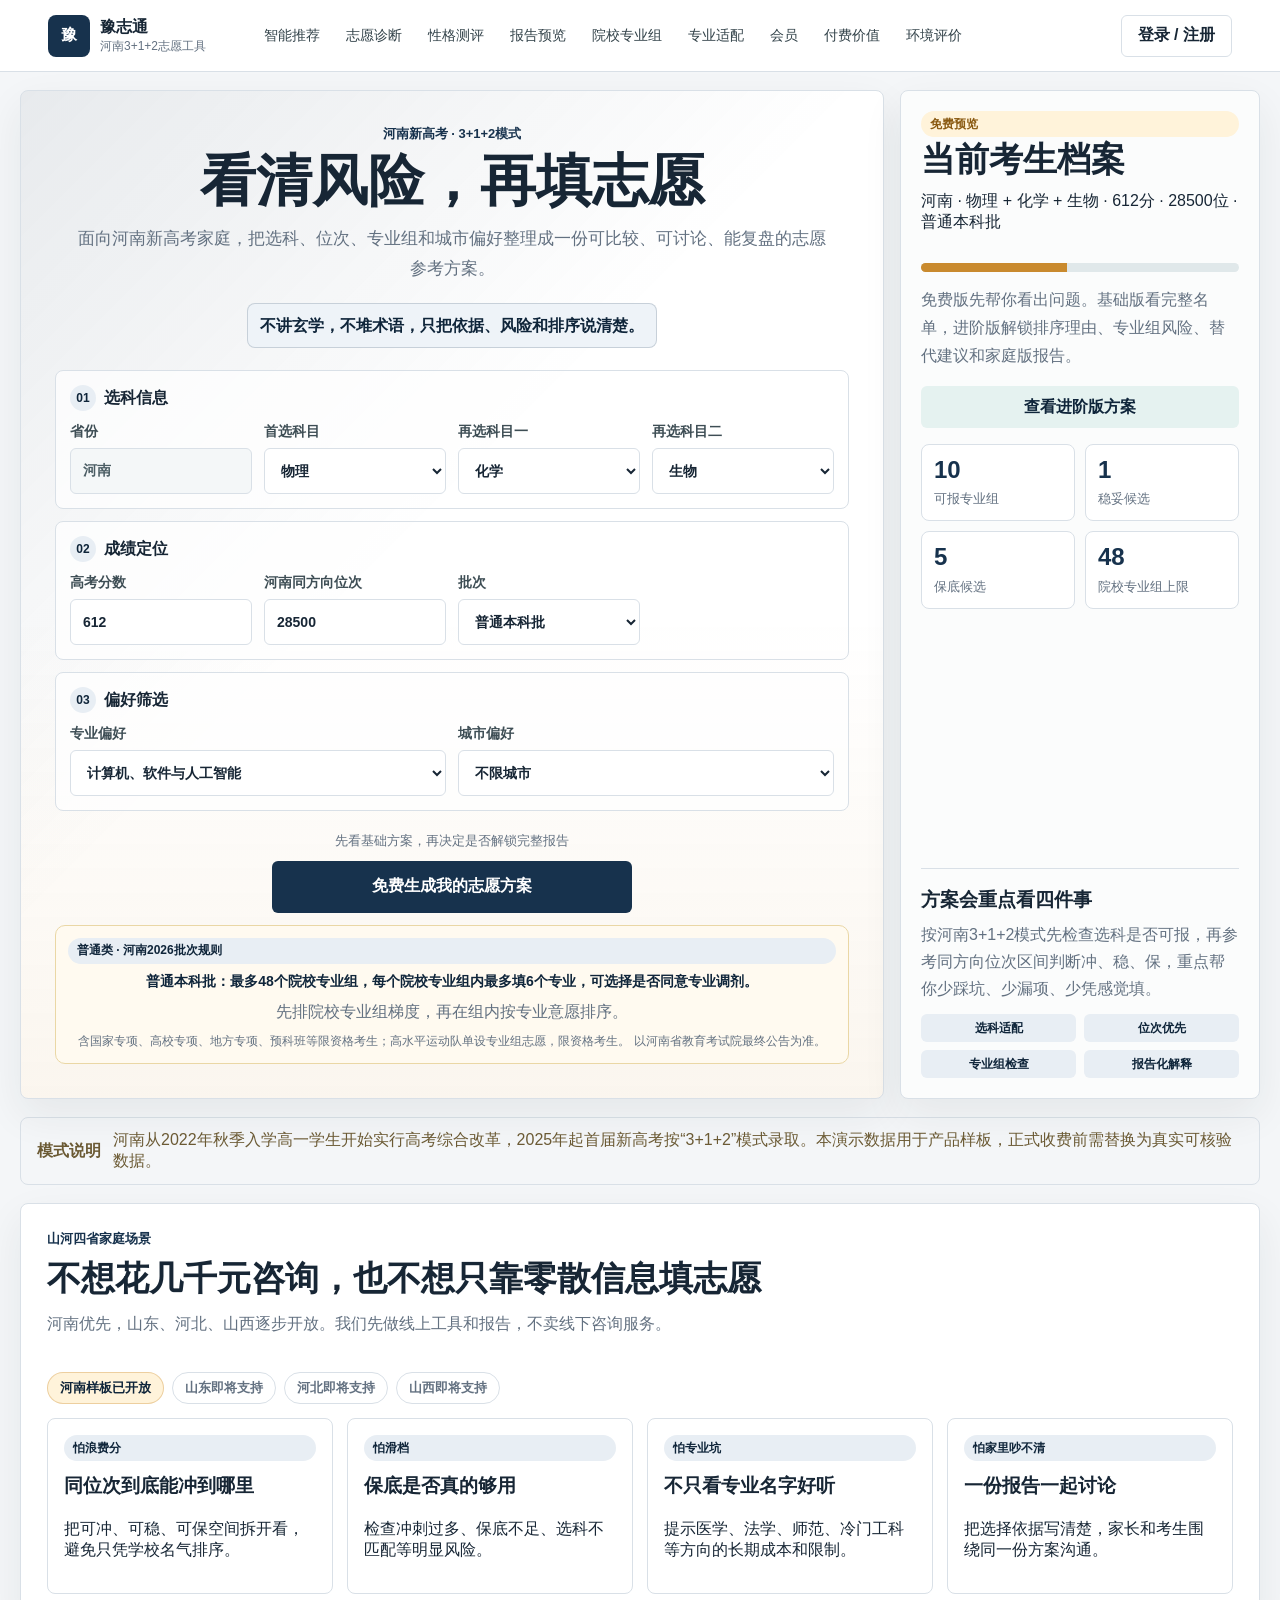
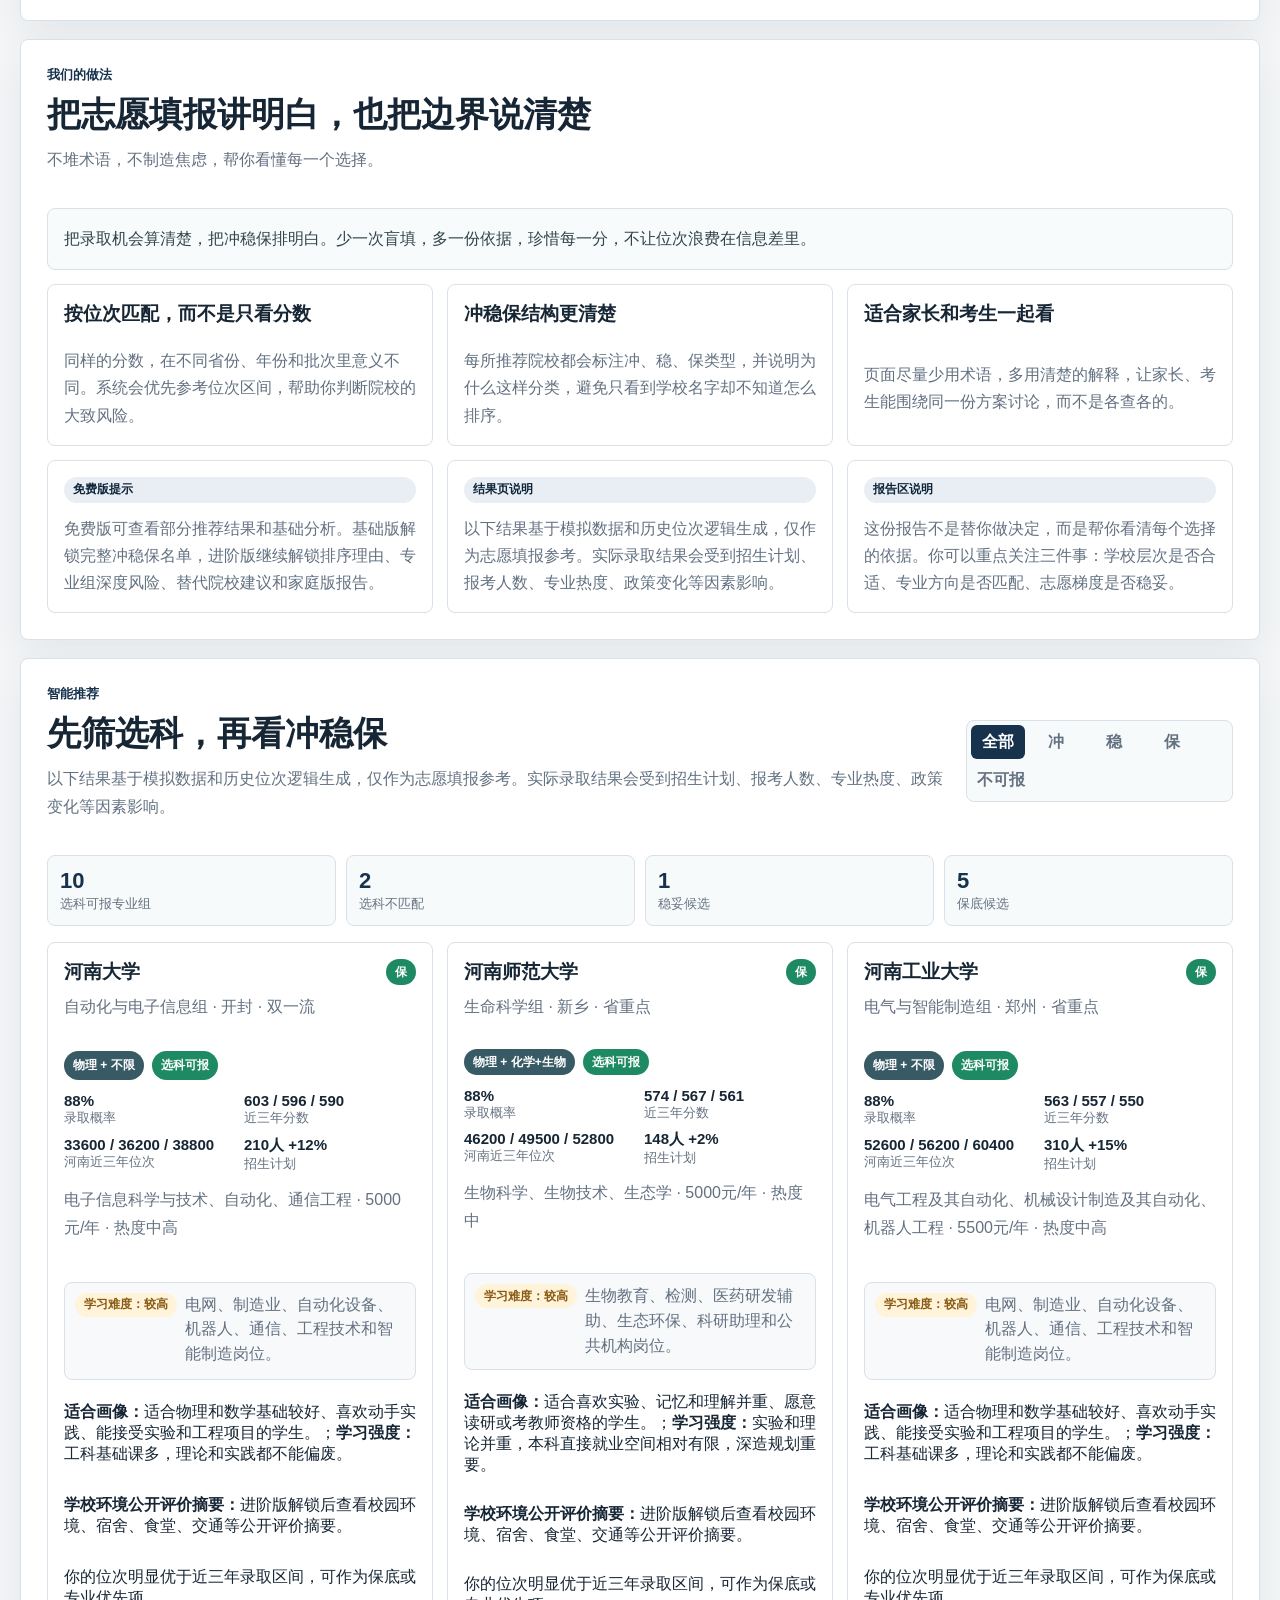
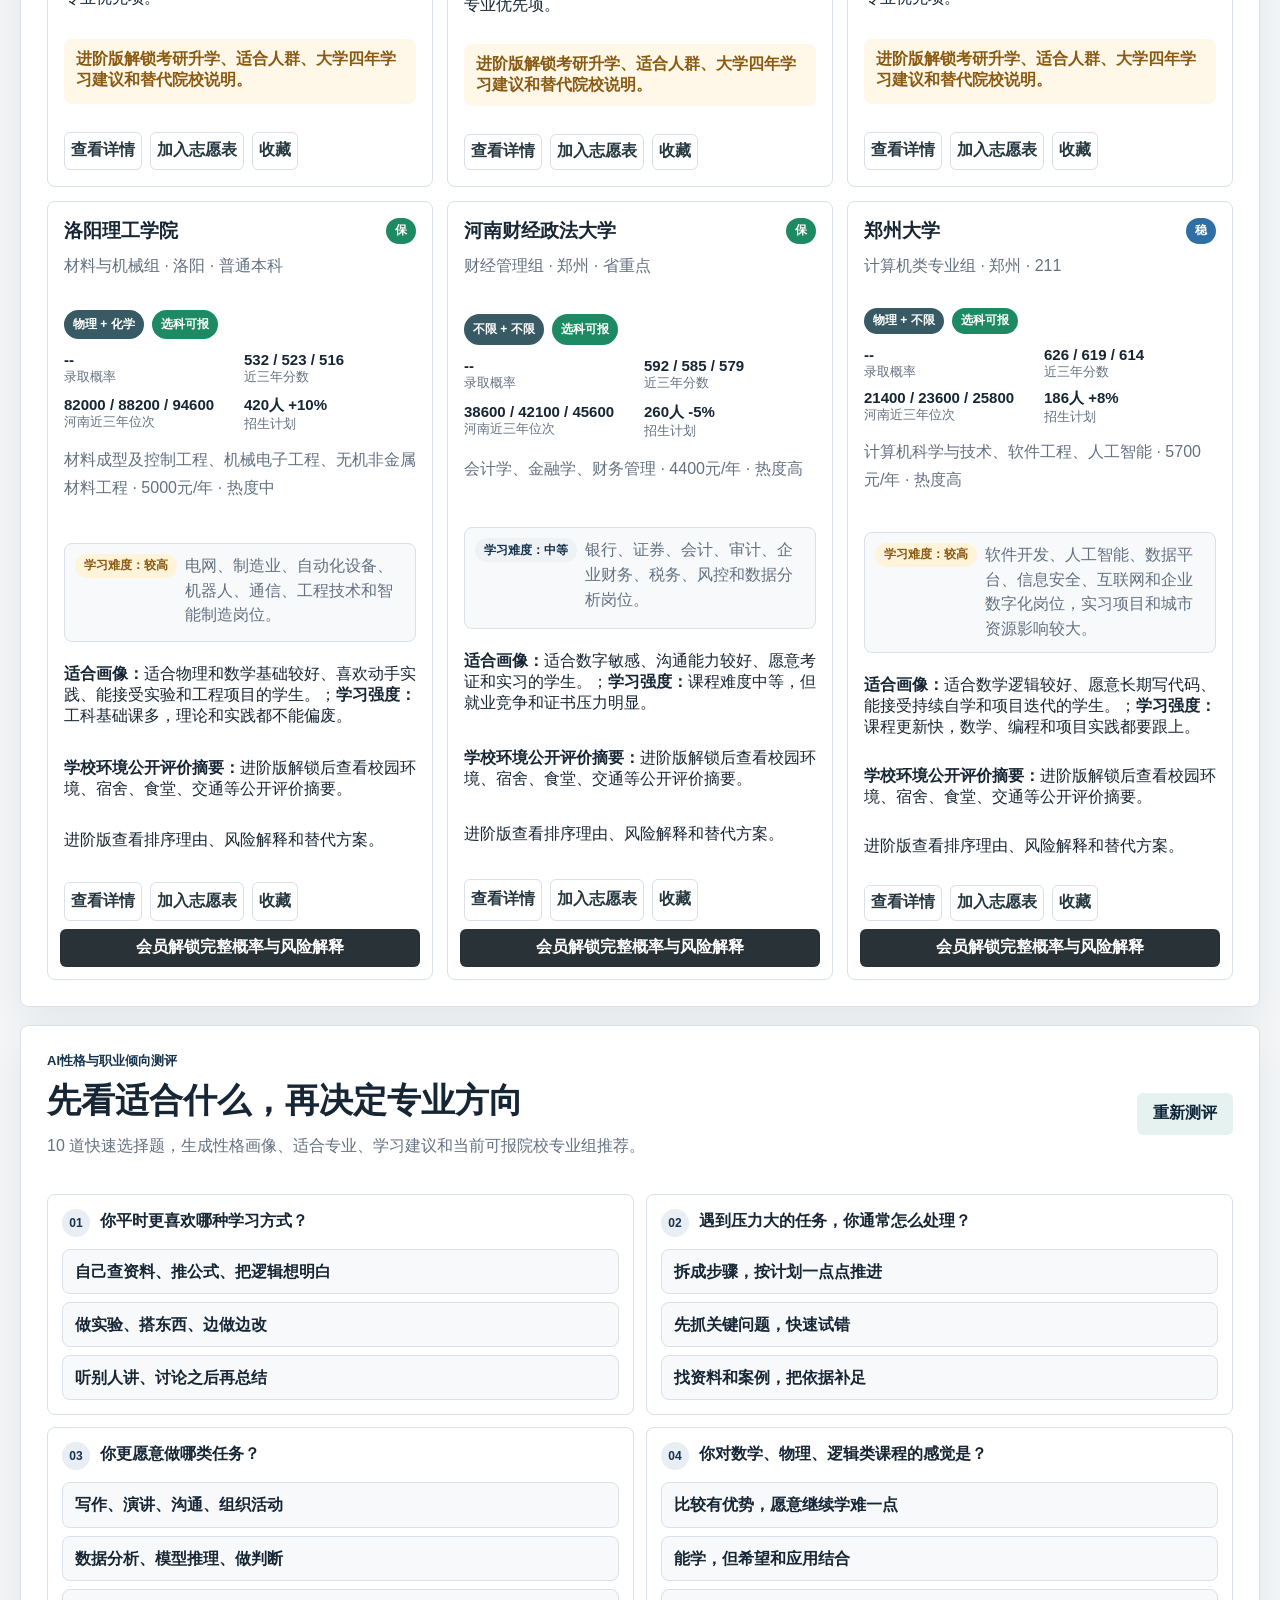
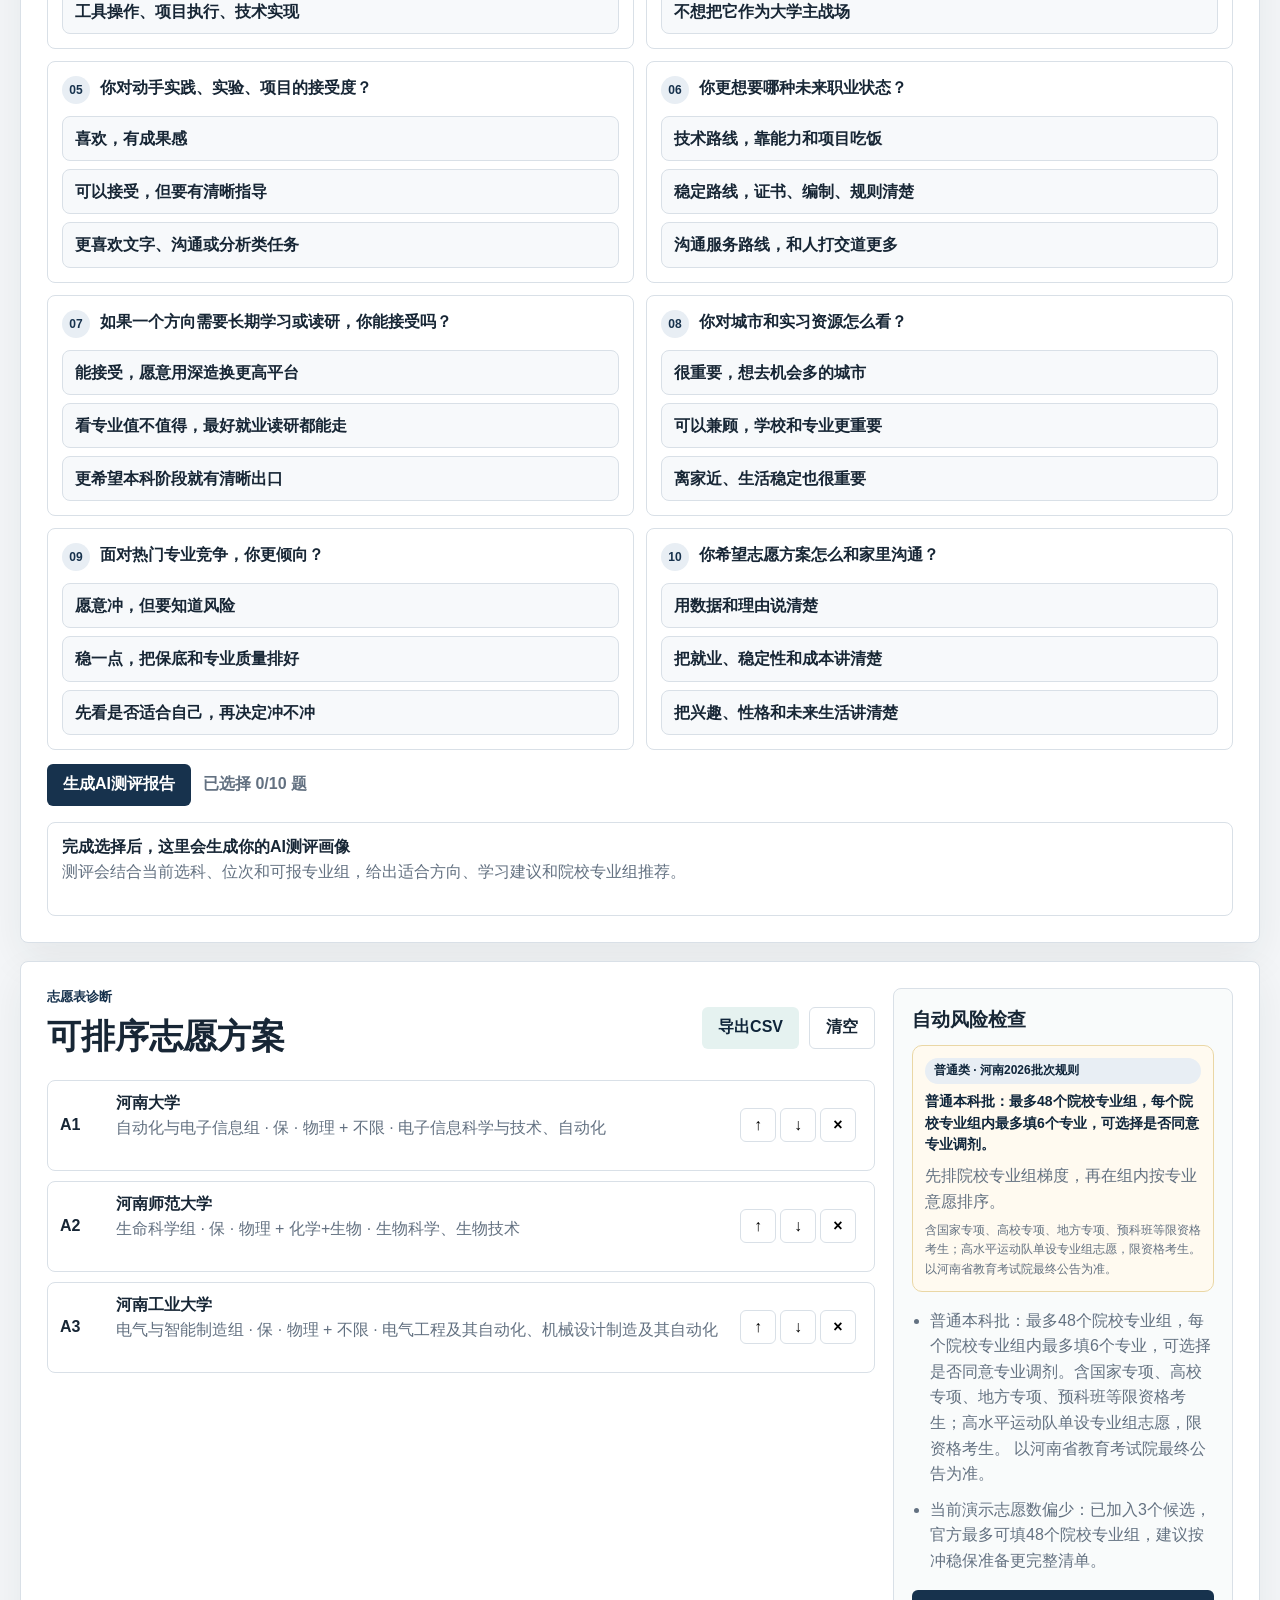
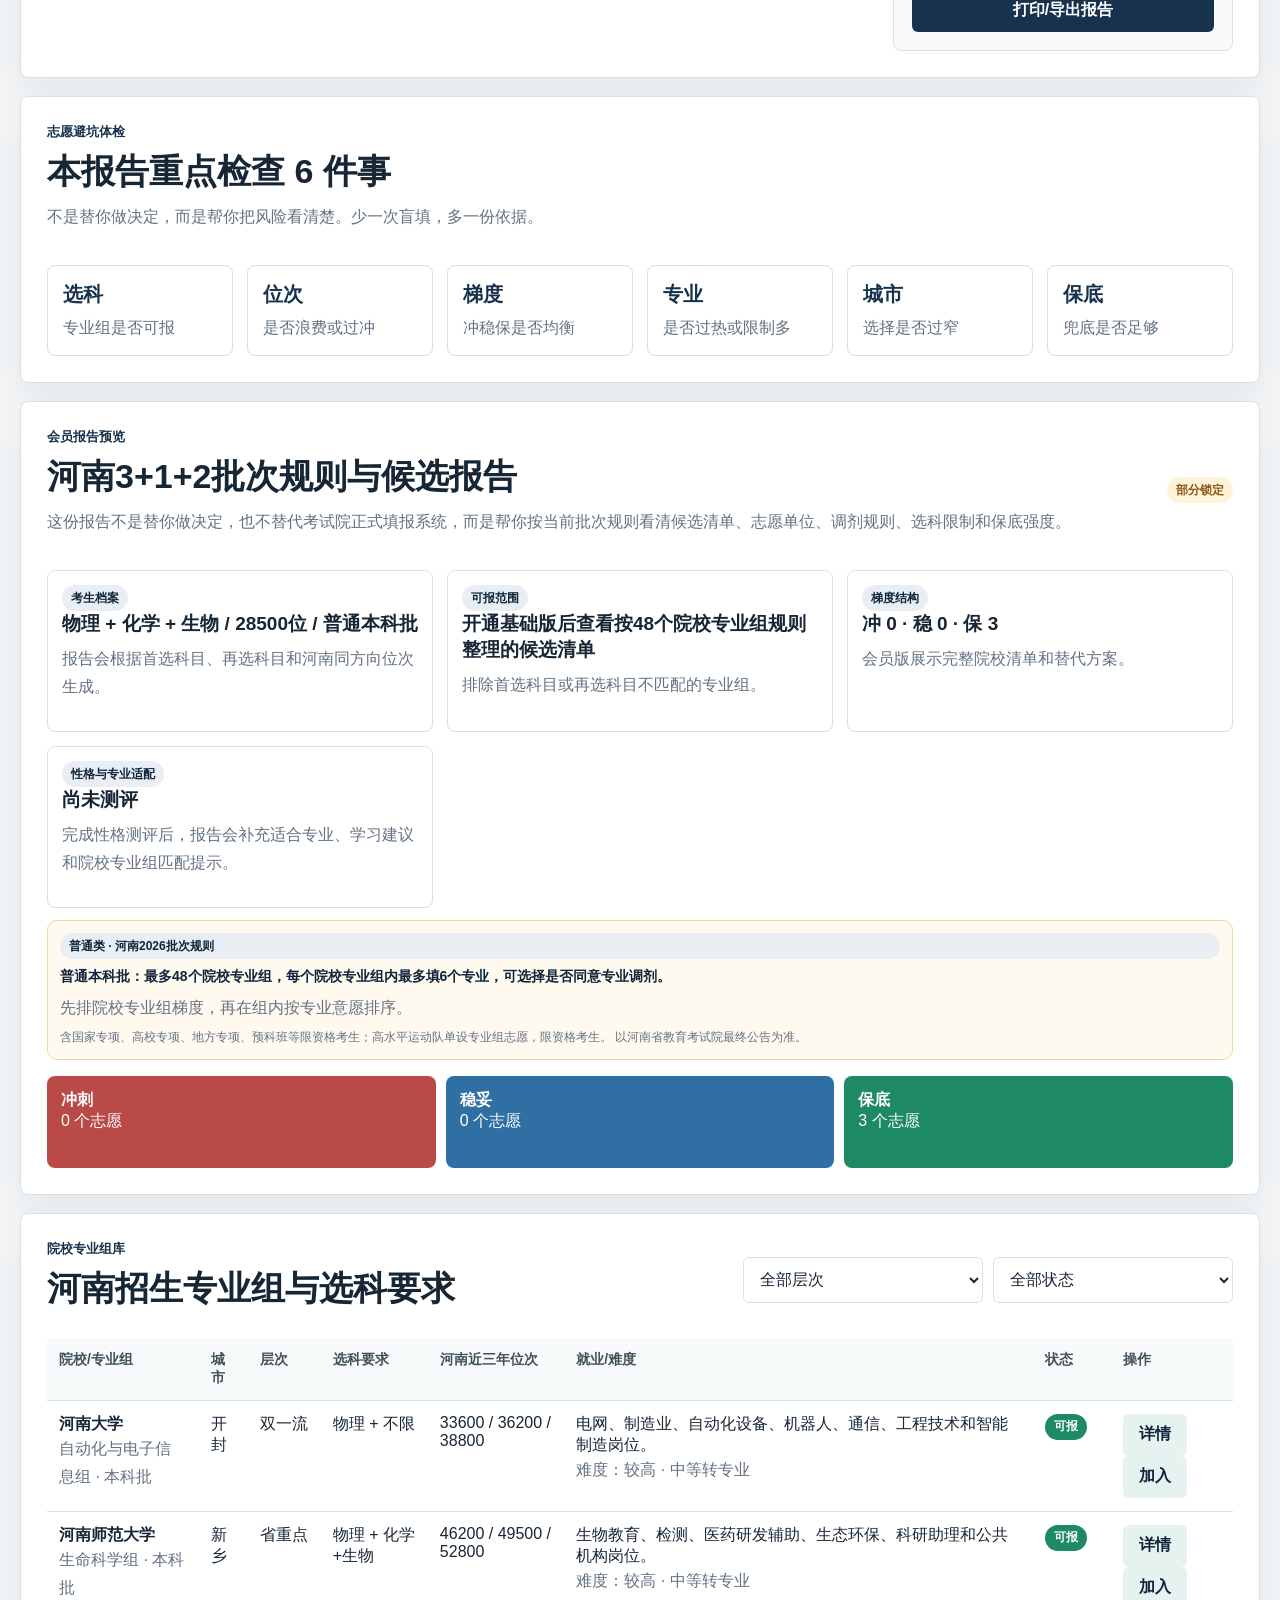
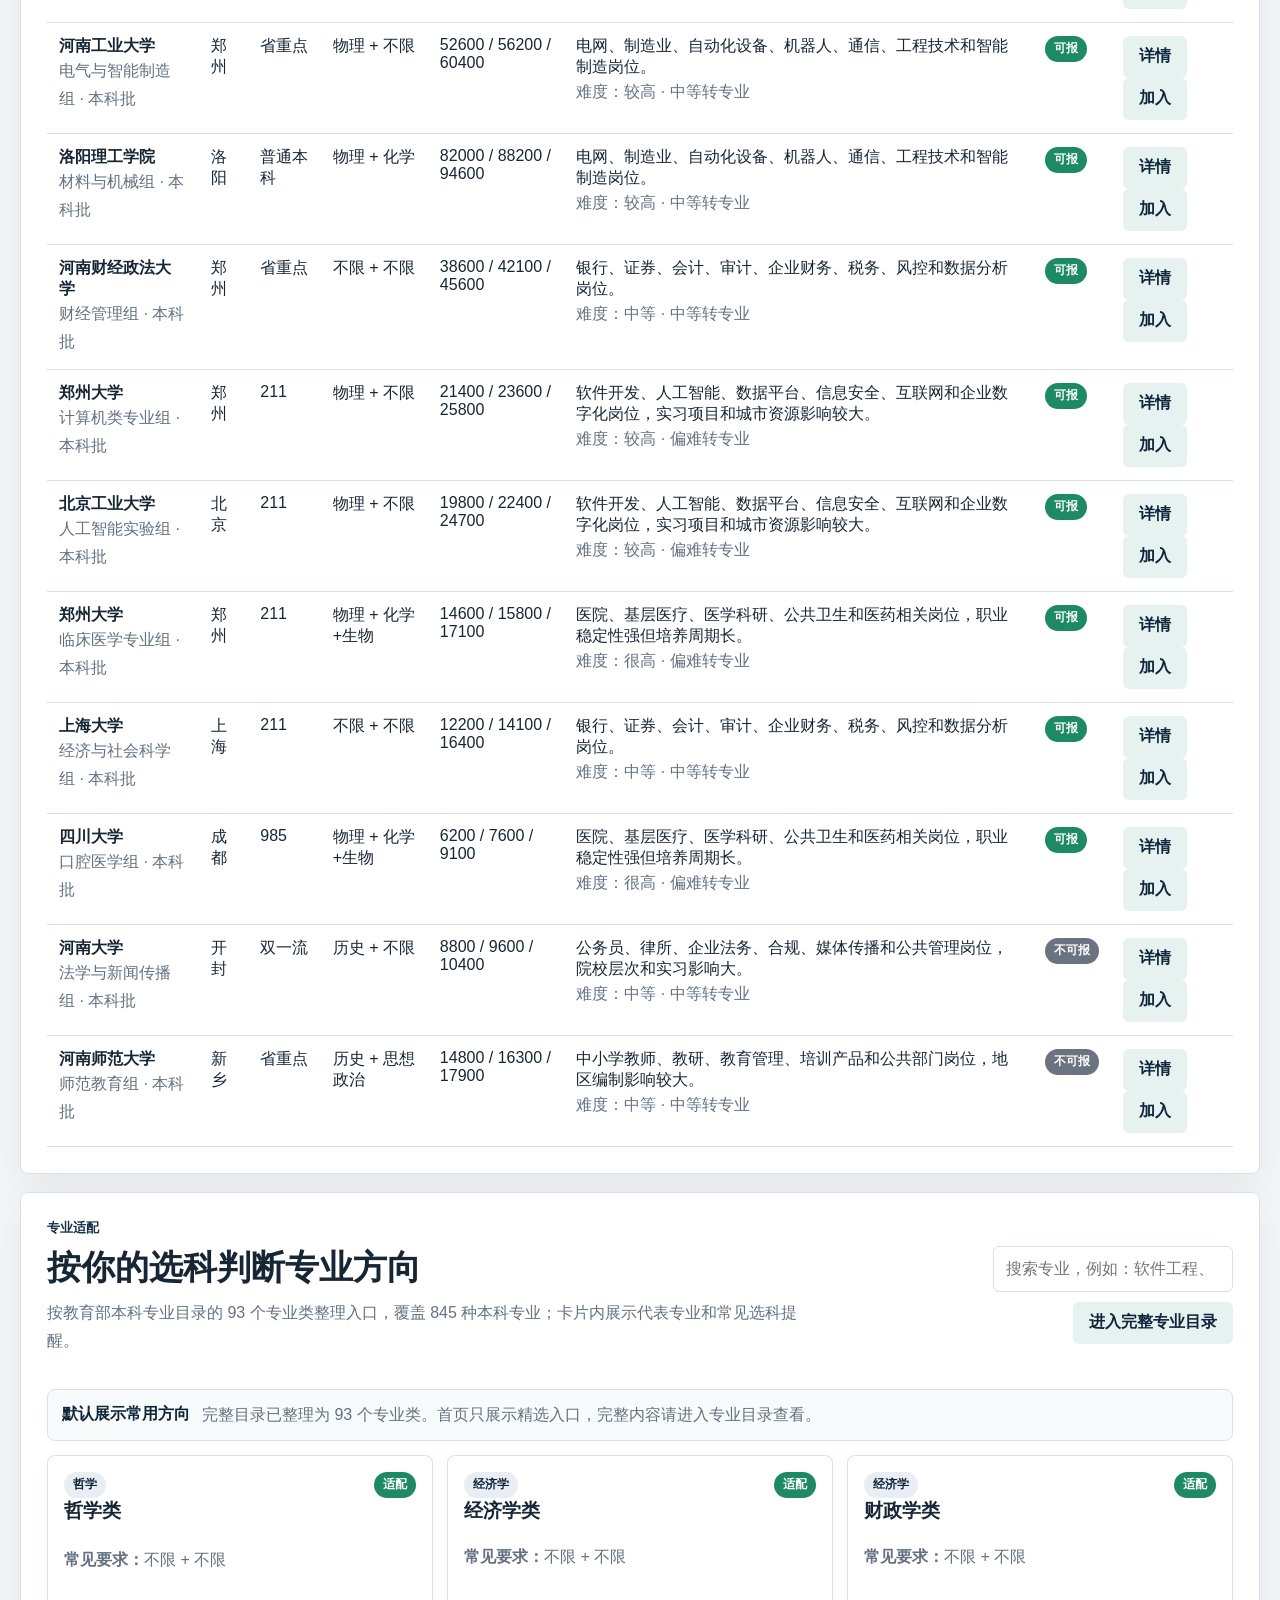
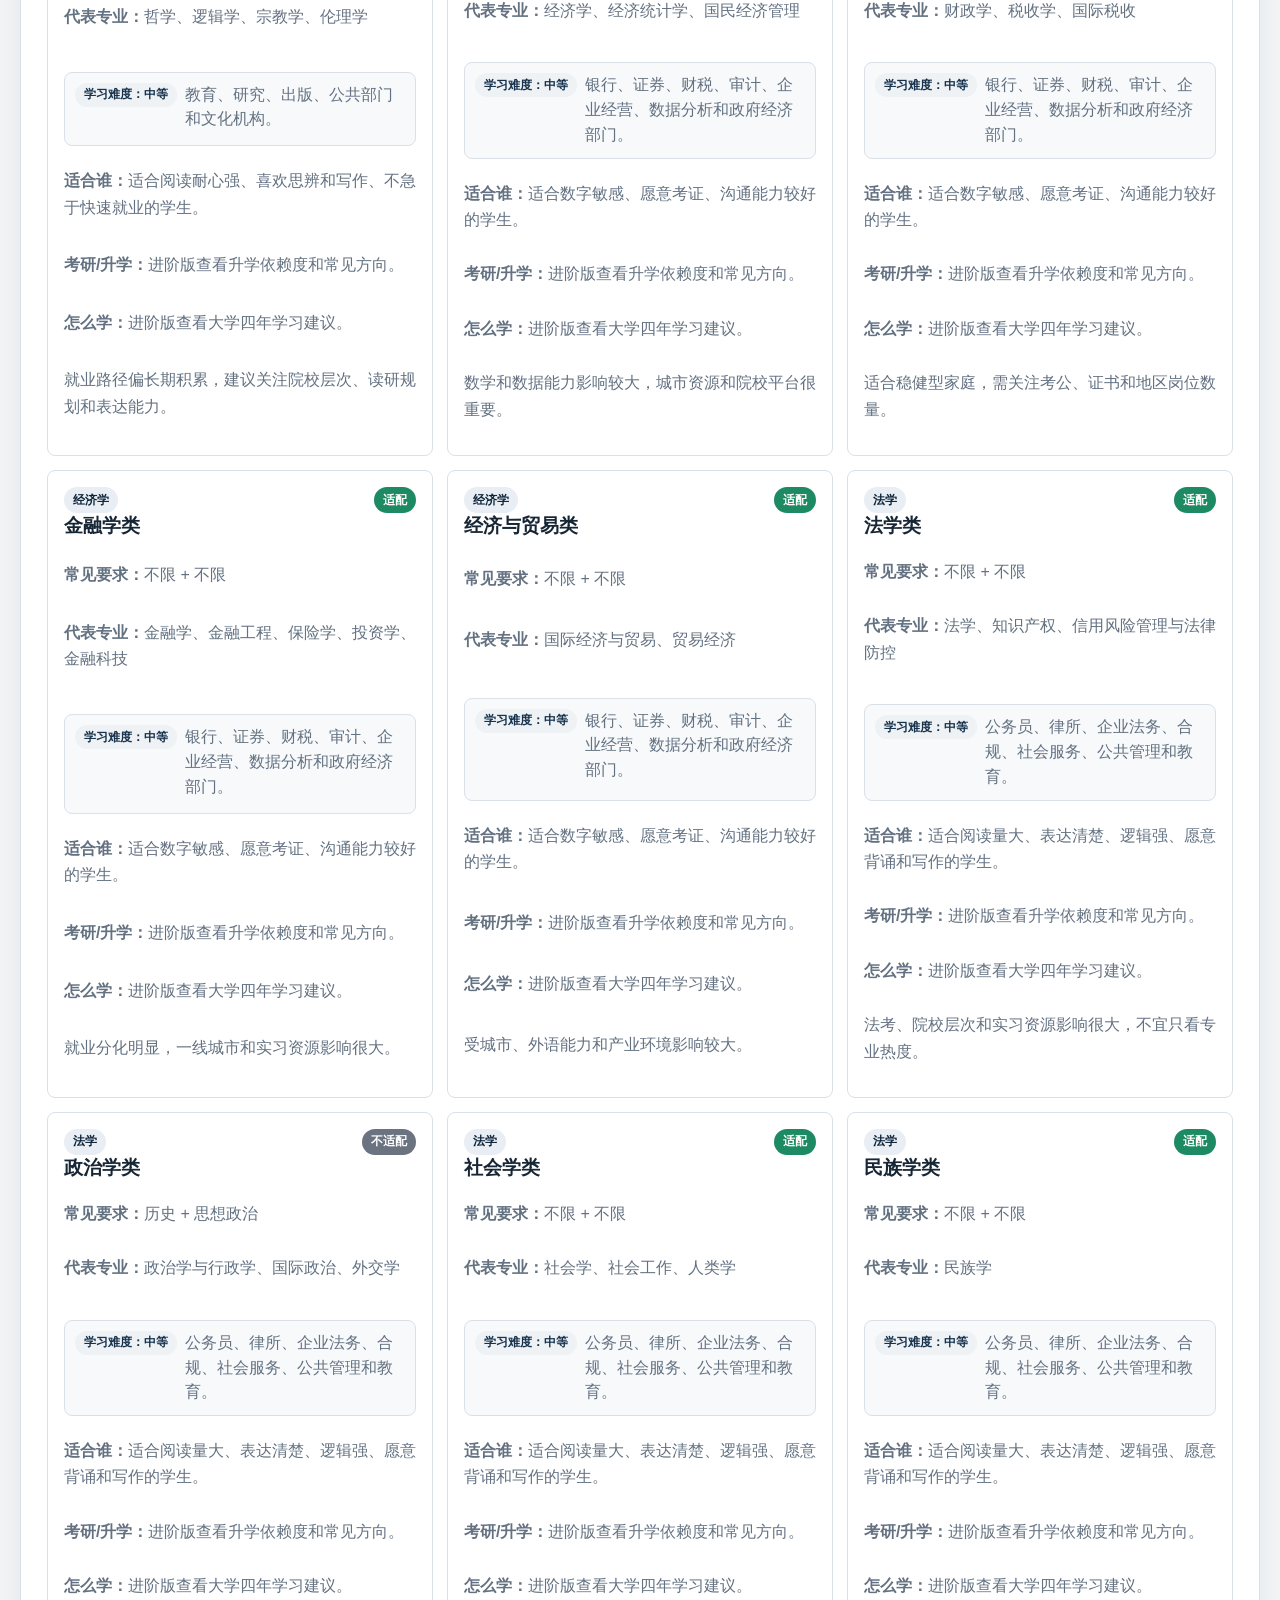
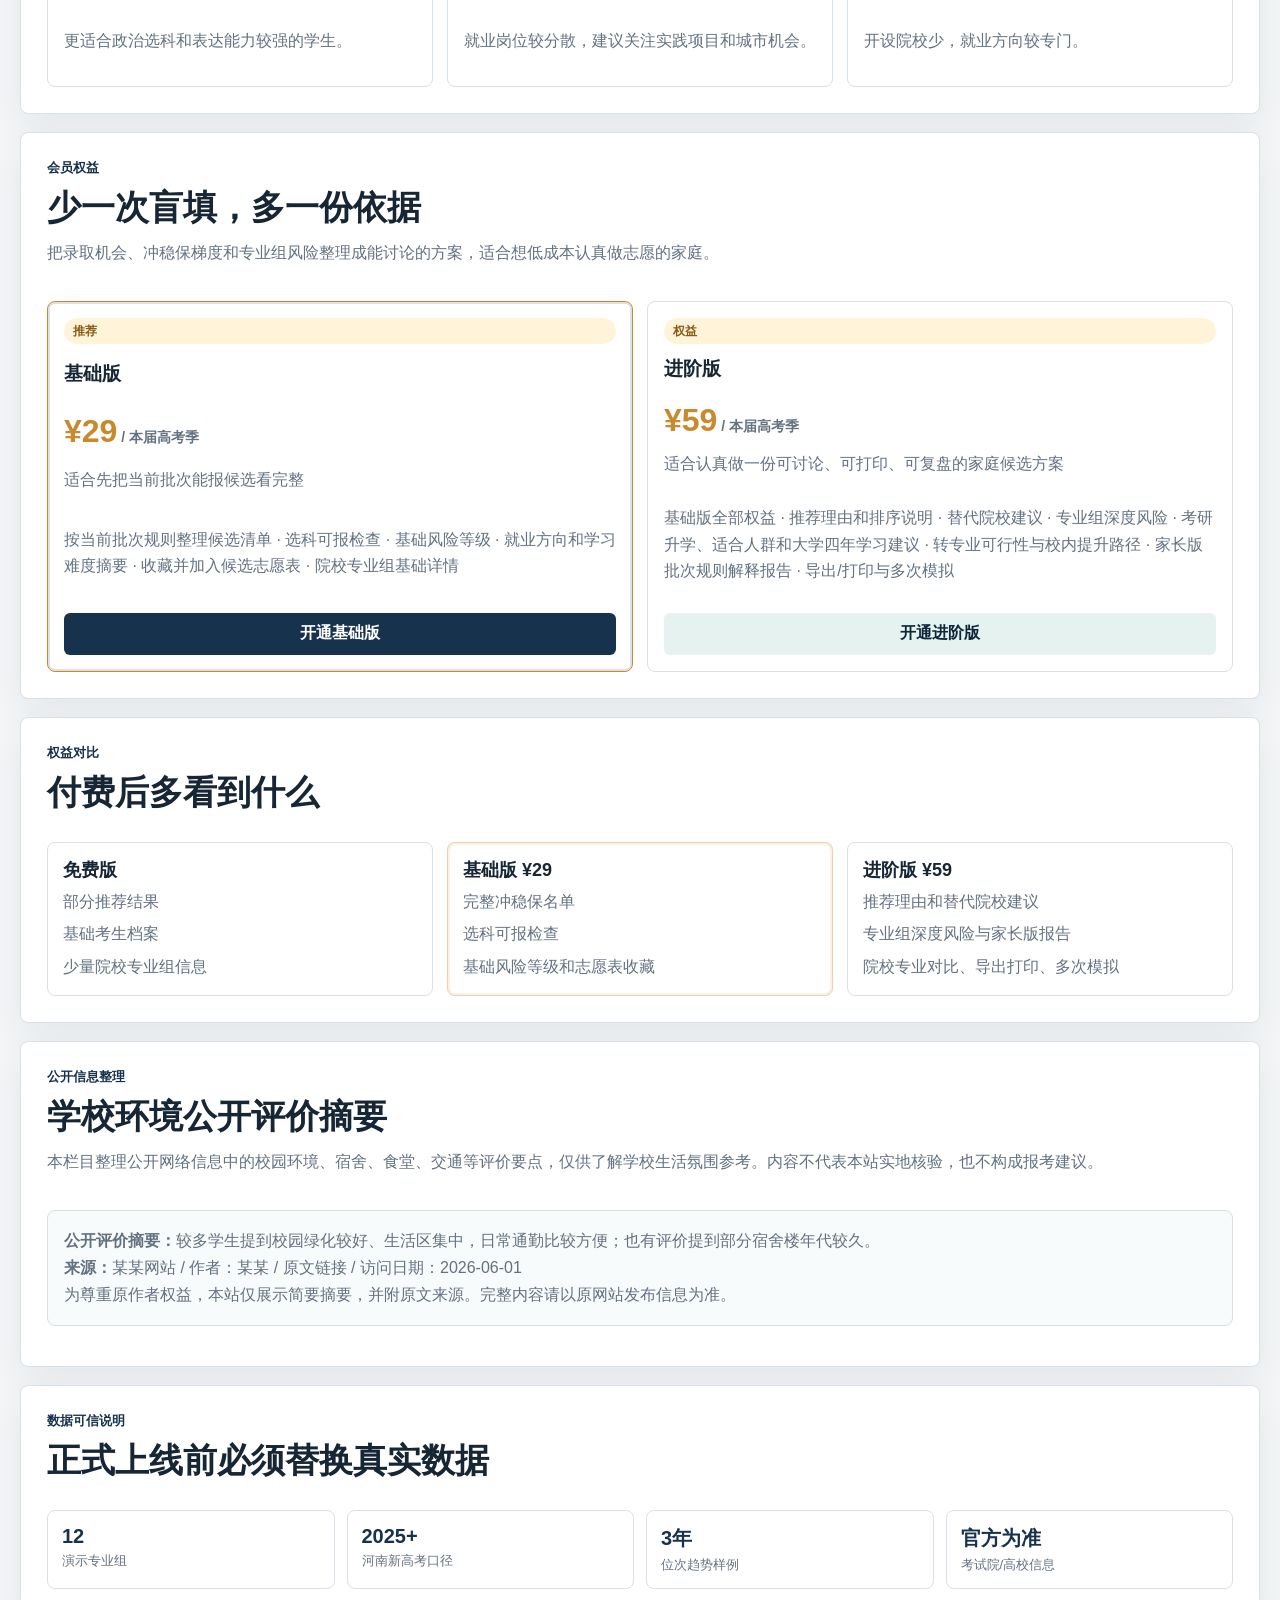
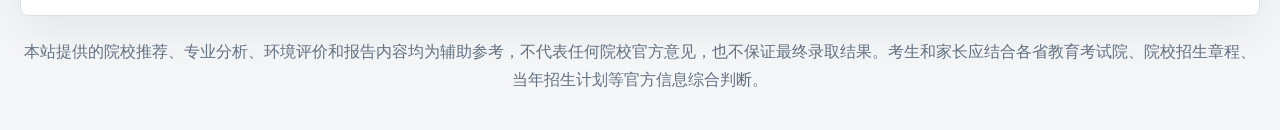
==== commit d6fd8477: "Add Henan 2026 batch rule guidance" ====
--- a/index.html
+++ b/index.html
@@ -4,7 +4,7 @@
     <meta charset="UTF-8" />
     <meta name="viewport" content="width=device-width, initial-scale=1.0" />
     <title>豫志通 - 看清风险，再填志愿</title>
-    <link rel="stylesheet" href="styles.css?v=16" />
+    <link rel="stylesheet" href="styles.css?v=17" />
   </head>
   <body>
     <header class="topbar">
@@ -47,7 +47,7 @@
           <form class="mobile-quick-form" id="mobileQuickForm">
             <div class="mobile-form-row two">
               <label>&#39318;&#36873;&#31185;&#30446;<select id="mobilePrimarySubject"><option>&#29289;&#29702;</option><option>&#21382;&#21490;</option></select></label>
-              <label>&#25209;&#27425;<select id="mobileBatch"><option>&#26412;&#31185;&#25209;</option><option>&#25552;&#21069;&#25209;</option><option>&#19987;&#31185;&#25209;</option></select></label>
+              <label>&#25209;&#27425;<select id="mobileBatch"><option>普通本科批</option><option>普通本科提前批</option><option>普通高职（专科）提前批</option><option>普通高职（专科）批</option><option>艺术本科提前批</option><option>艺术本科批</option><option>艺术高职（专科）批</option><option>体育本科批</option><option>体育高职（专科）批</option></select></label>
             </div>
             <div class="mobile-form-row two">
               <label>&#20877;&#36873;&#19968;<select id="mobileSecondSubjectA"><option>&#21270;&#23398;</option><option>&#29983;&#29289;</option><option>&#24605;&#24819;&#25919;&#27835;</option><option>&#22320;&#29702;</option></select></label>
@@ -59,6 +59,7 @@
             </div>
             <button class="primary-btn full" type="submit">&#31435;&#21363;&#29983;&#25104;&#25512;&#33616;</button>
           </form>
+          <div id="mobileBatchRuleHint"></div>
         </div>
 
         <div class="mobile-profile-card" id="mobileProfileCard"></div>
@@ -170,9 +171,15 @@
                 <label>
                   批次
                   <select id="batch">
-                    <option>本科批</option>
-                    <option>提前批</option>
-                    <option>专科批</option>
+                    <option>普通本科批</option>
+                    <option>普通本科提前批</option>
+                    <option>普通高职（专科）提前批</option>
+                    <option>普通高职（专科）批</option>
+                    <option>艺术本科提前批</option>
+                    <option>艺术本科批</option>
+                    <option>艺术高职（专科）批</option>
+                    <option>体育本科批</option>
+                    <option>体育高职（专科）批</option>
                   </select>
                 </label>
               </div>
@@ -219,6 +226,7 @@
               <button class="primary-btn" type="submit">免费生成我的志愿方案</button>
             </div>
           </form>
+          <div id="batchRuleHint"></div>
         </div>
 
         <aside class="report-preview-panel">
@@ -286,12 +294,12 @@
           <article>
             <span>&#22522;&#30784;&#29256;</span>
             <strong>&#165;29</strong>
-            <p>&#23436;&#25972;&#20914;&#31283;&#20445;&#21517;&#21333;&#12289;&#36873;&#31185;&#21487;&#25253;&#26816;&#26597;&#12289;&#22522;&#30784;&#39118;&#38505;&#31561;&#32423;&#12290;</p>
+            <p>按当前批次规则整理候选清单、选科可报检查、基础风险等级。</p>
           </article>
           <article>
             <span>&#36827;&#38454;&#29256;</span>
             <strong>&#165;59</strong>
-            <p>&#25512;&#33616;&#29702;&#30001;&#12289;&#26367;&#20195;&#38498;&#26657;&#12289;&#23478;&#38271;&#29256;&#25253;&#21578;&#12289;&#23548;&#20986;&#25171;&#21360;&#12290;</p>
+            <p>批次规则解释、推荐理由、替代院校、家长版报告、导出打印。</p>
           </article>
         </div>
 
@@ -439,6 +447,7 @@
         </div>
         <aside class="risk-panel">
           <h3>自动风险检查</h3>
+          <div id="volunteerRuleHint"></div>
           <ul id="riskList"></ul>
           <button class="primary-btn full" id="reportBtn" type="button">打印/导出报告</button>
         </aside>
@@ -466,8 +475,8 @@
         <div class="section-head">
           <div>
             <div class="section-kicker">会员报告预览</div>
-            <h2>河南3+1+2完整报告</h2>
-            <p class="muted">这份报告不是替你做决定，而是帮你少踩坑、少漏项、少凭感觉填。重点看：学校层次、专业方向、志愿梯度、选科限制和保底强度。</p>
+            <h2>河南3+1+2批次规则与候选报告</h2>
+            <p class="muted">这份报告不是替你做决定，也不替代考试院正式填报系统，而是帮你按当前批次规则看清候选清单、志愿单位、调剂规则、选科限制和保底强度。</p>
           </div>
           <span class="badge" id="reportStatus">部分锁定</span>
         </div>
@@ -493,6 +502,7 @@
             <p class="muted" id="reportAssessmentText">完成性格测评后，报告会补充适合专业、学习建议和院校专业组匹配提示。</p>
           </article>
         </div>
+        <div id="reportBatchRule"></div>
         <div class="gradient-chart" id="gradientChart" aria-label="志愿梯度图"></div>
       </section>
 
@@ -733,7 +743,7 @@
       本站提供的院校推荐、专业分析、环境评价和报告内容均为辅助参考，不代表任何院校官方意见，也不保证最终录取结果。考生和家长应结合各省教育考试院、院校招生章程、当年招生计划等官方信息综合判断。
     </footer>
 
-    <script src="data.js?v=16"></script>
-    <script src="app.js?v=16"></script>
+    <script src="data.js?v=17"></script>
+    <script src="app.js?v=17"></script>
   </body>
 </html>
--- a/styles.css
+++ b/styles.css
@@ -483,6 +483,33 @@
 
 .notice strong {
   white-space: nowrap;
+}
+
+.batch-rule-card {
+  display: grid;
+  gap: 7px;
+  margin-top: 12px;
+  padding: 12px;
+  border: 1px solid #ead7a5;
+  border-radius: 10px;
+  background: #fffaf0;
+  color: var(--primary-dark);
+}
+
+.batch-rule-card strong {
+  font-size: 14px;
+  line-height: 1.55;
+}
+
+.batch-rule-card p,
+.batch-rule-card small {
+  margin: 0;
+  color: var(--muted);
+  line-height: 1.6;
+}
+
+.batch-rule-card small {
+  font-size: 12px;
 }
 
 .section-card {
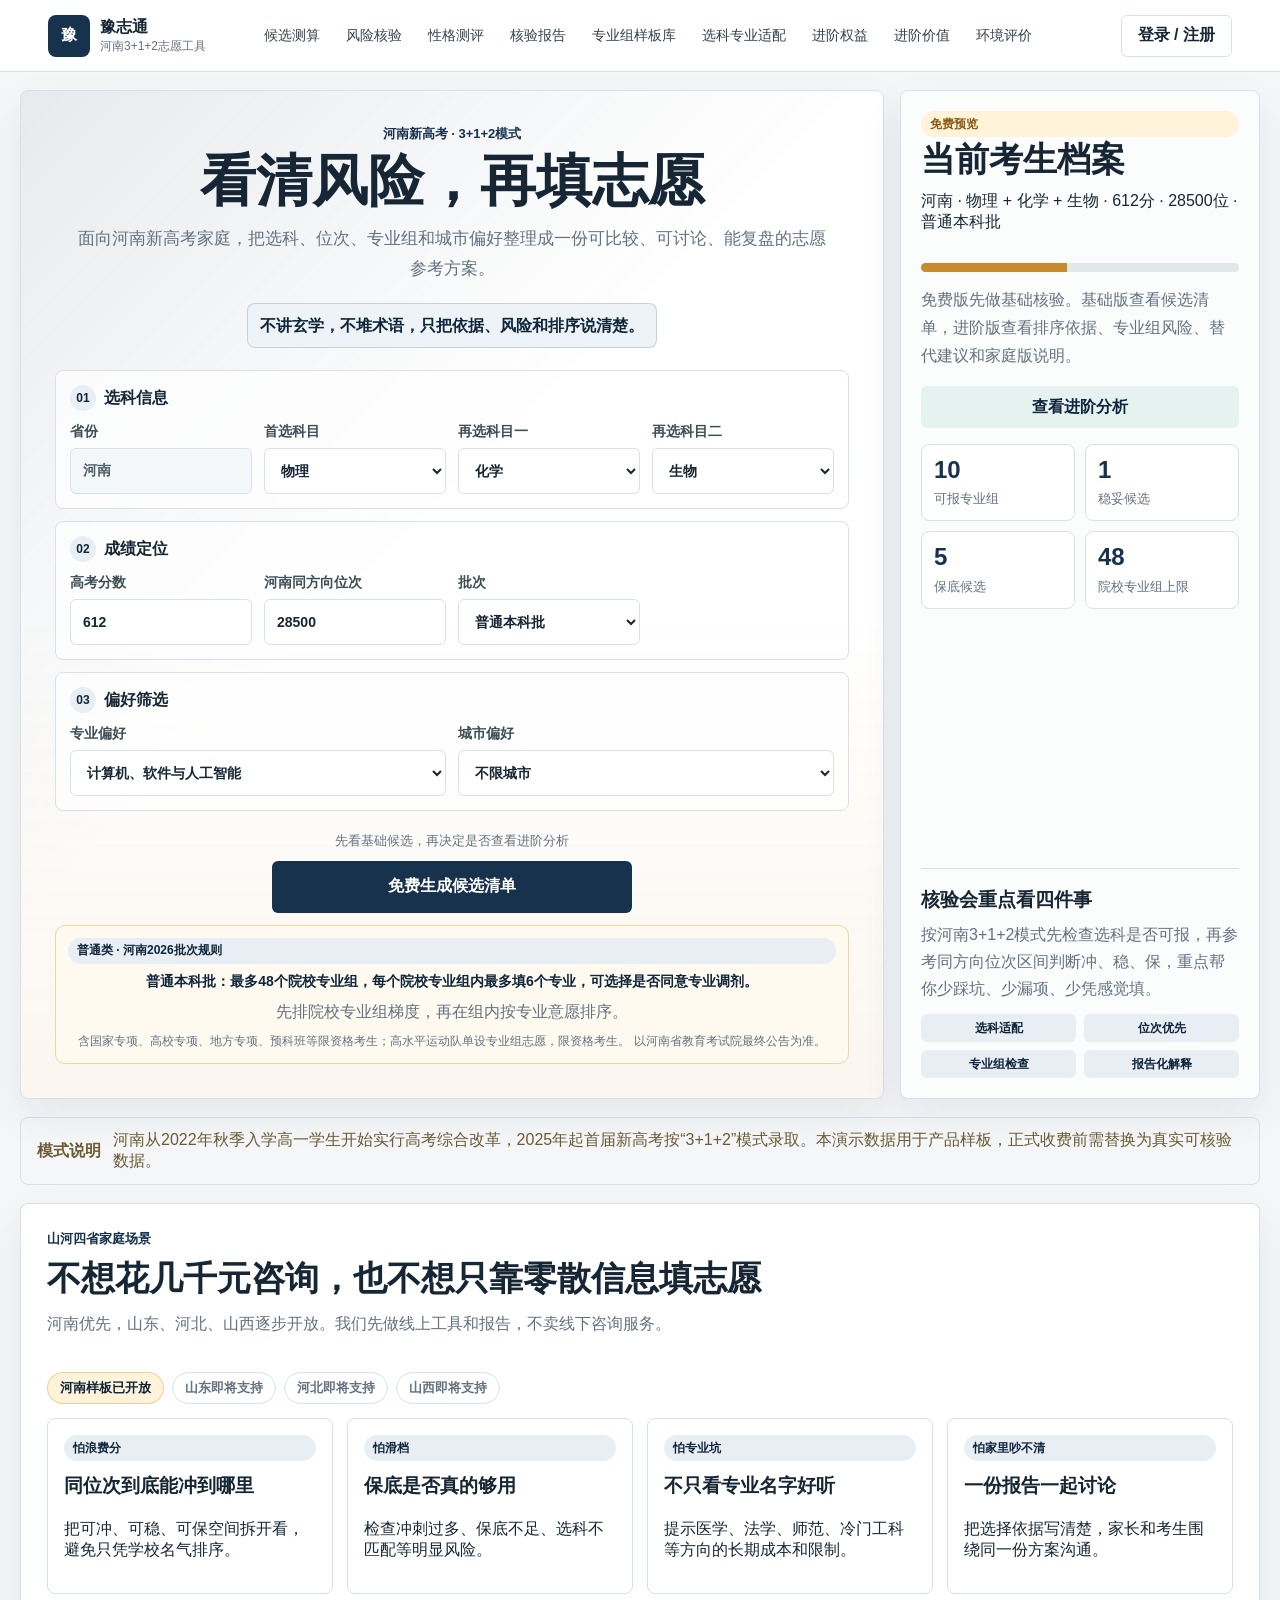
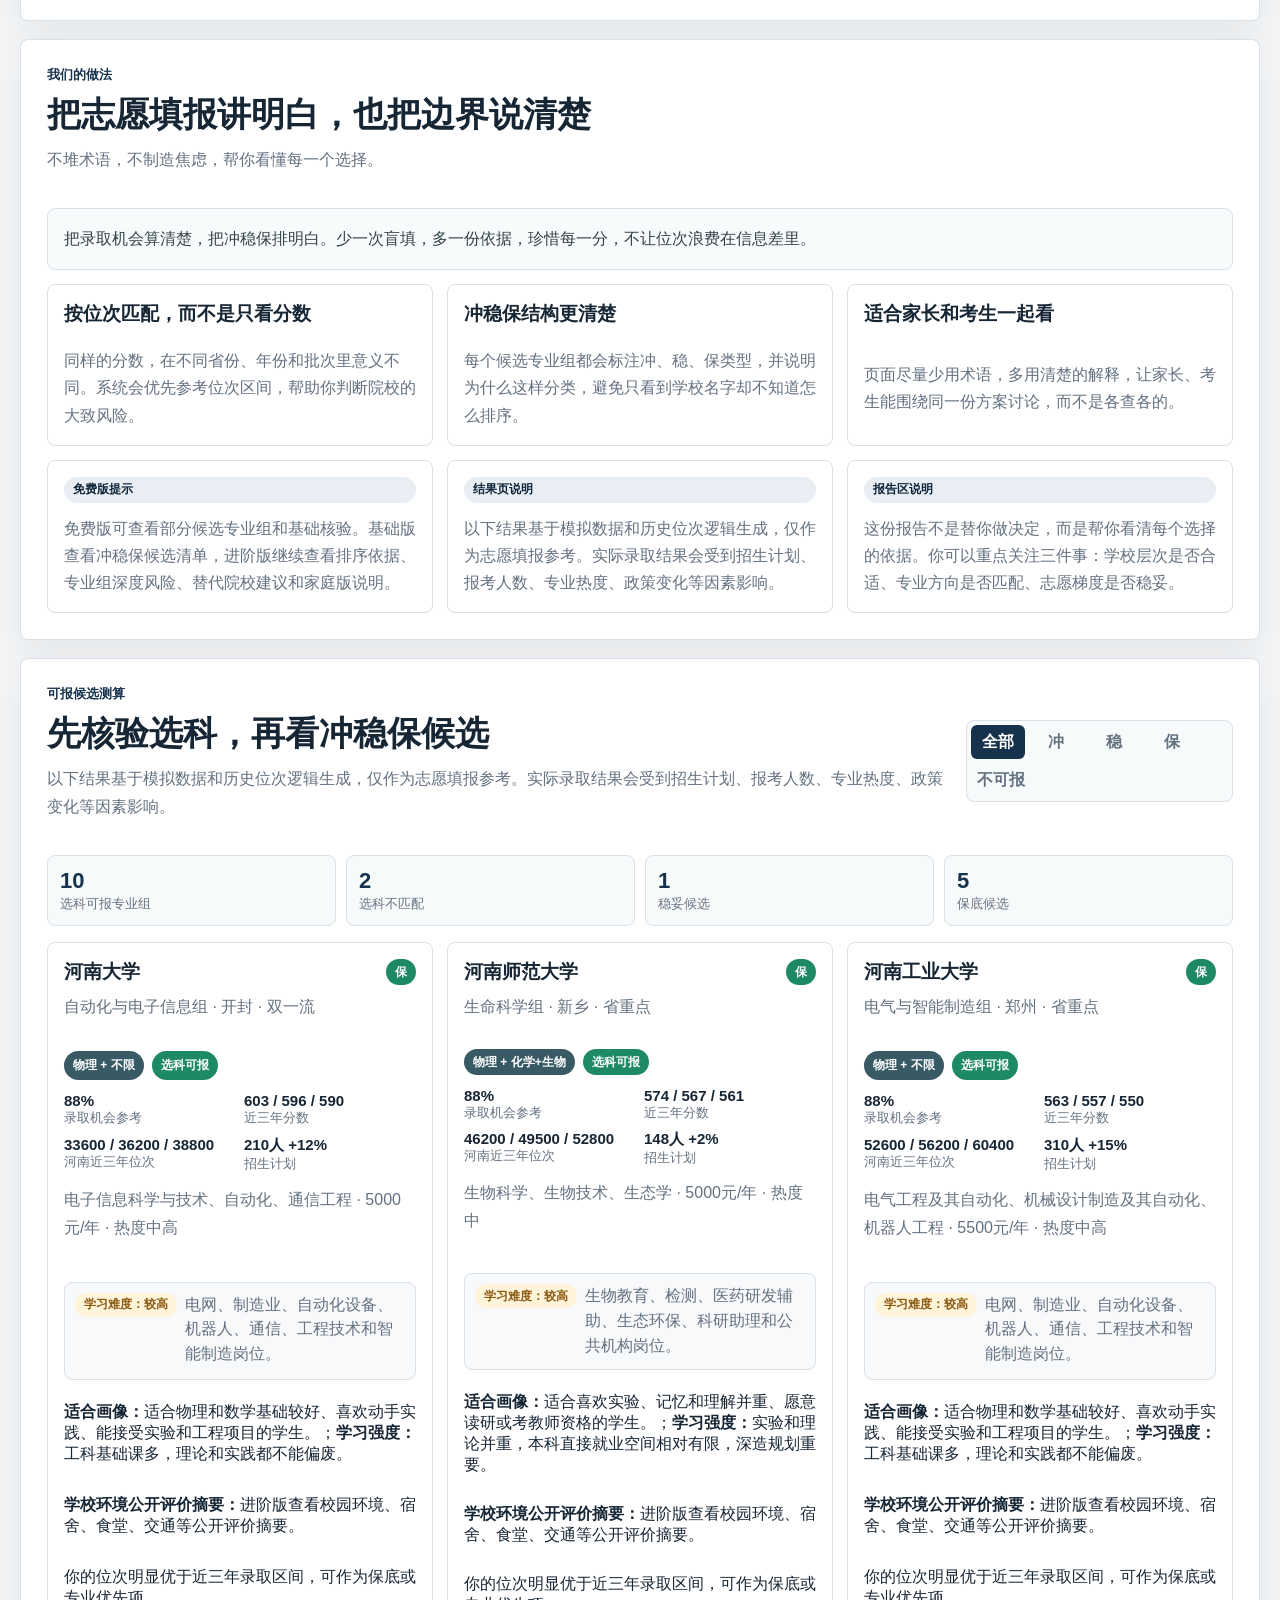
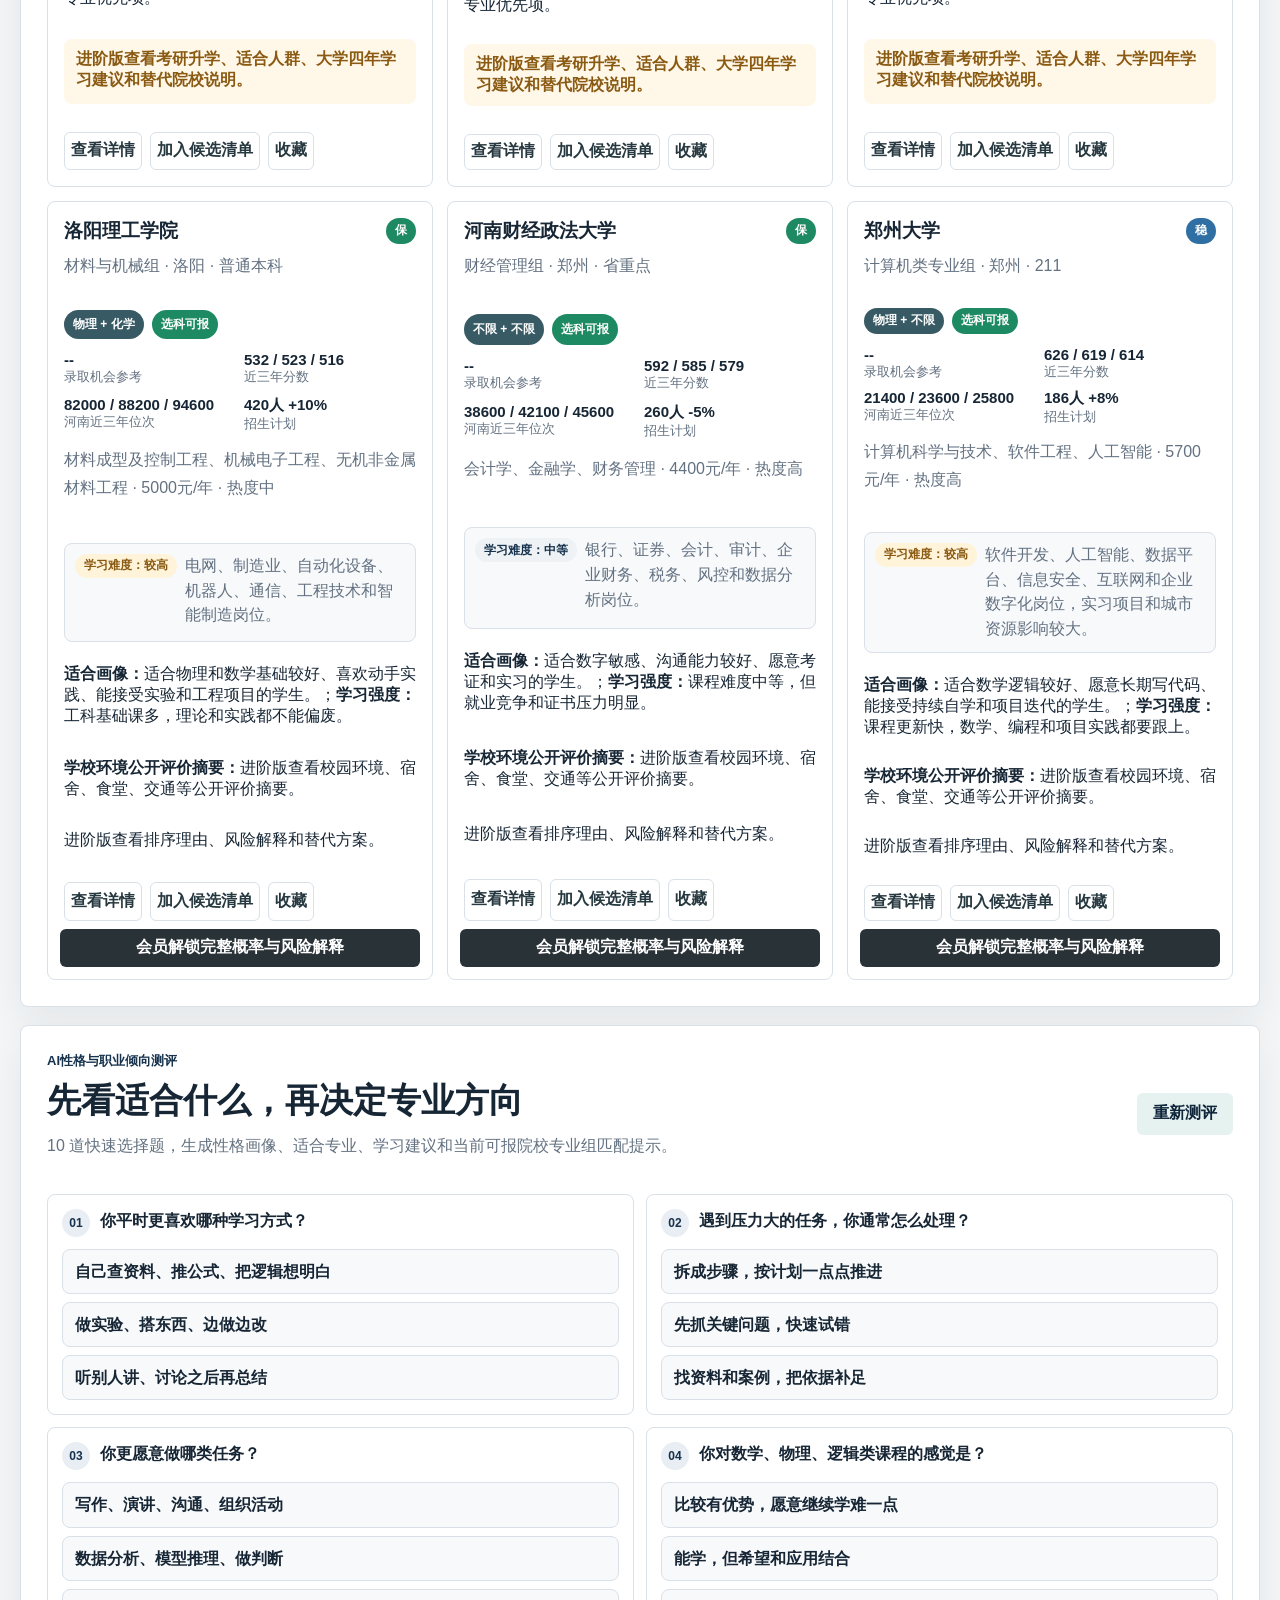
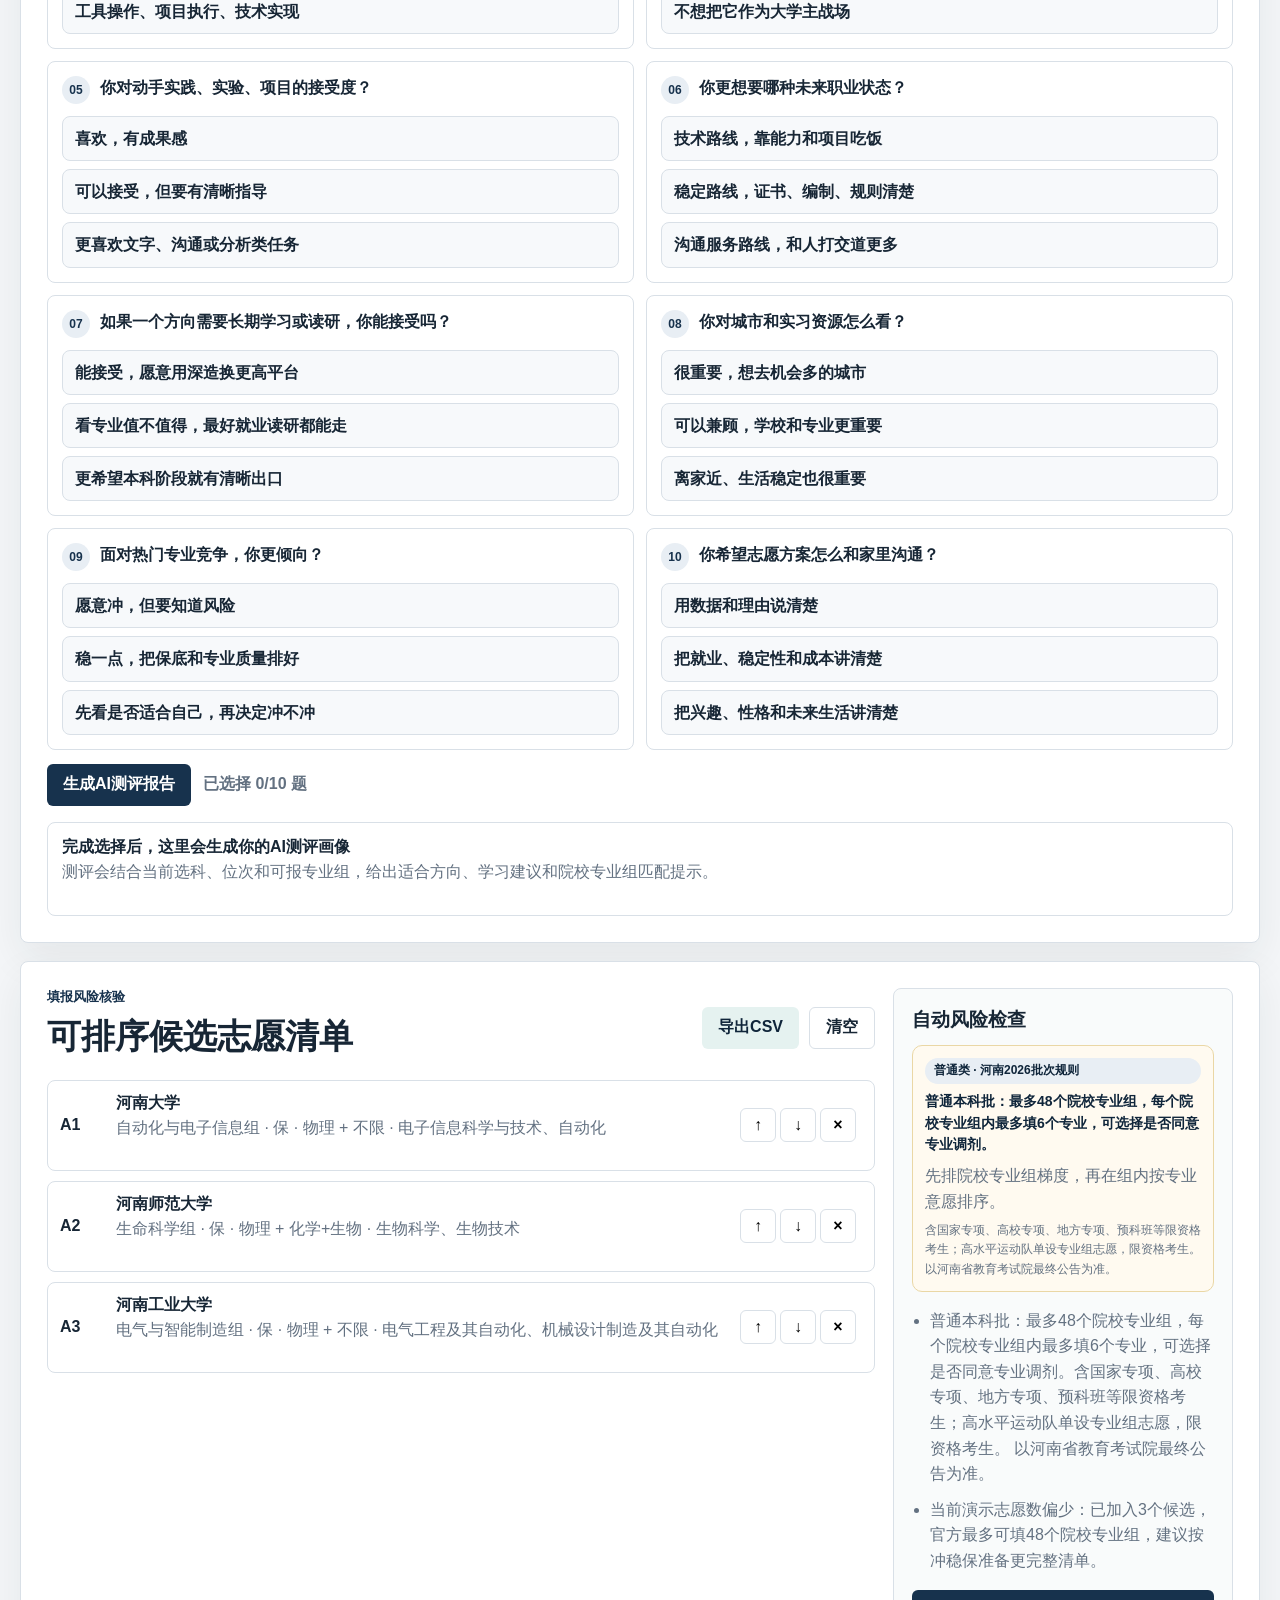
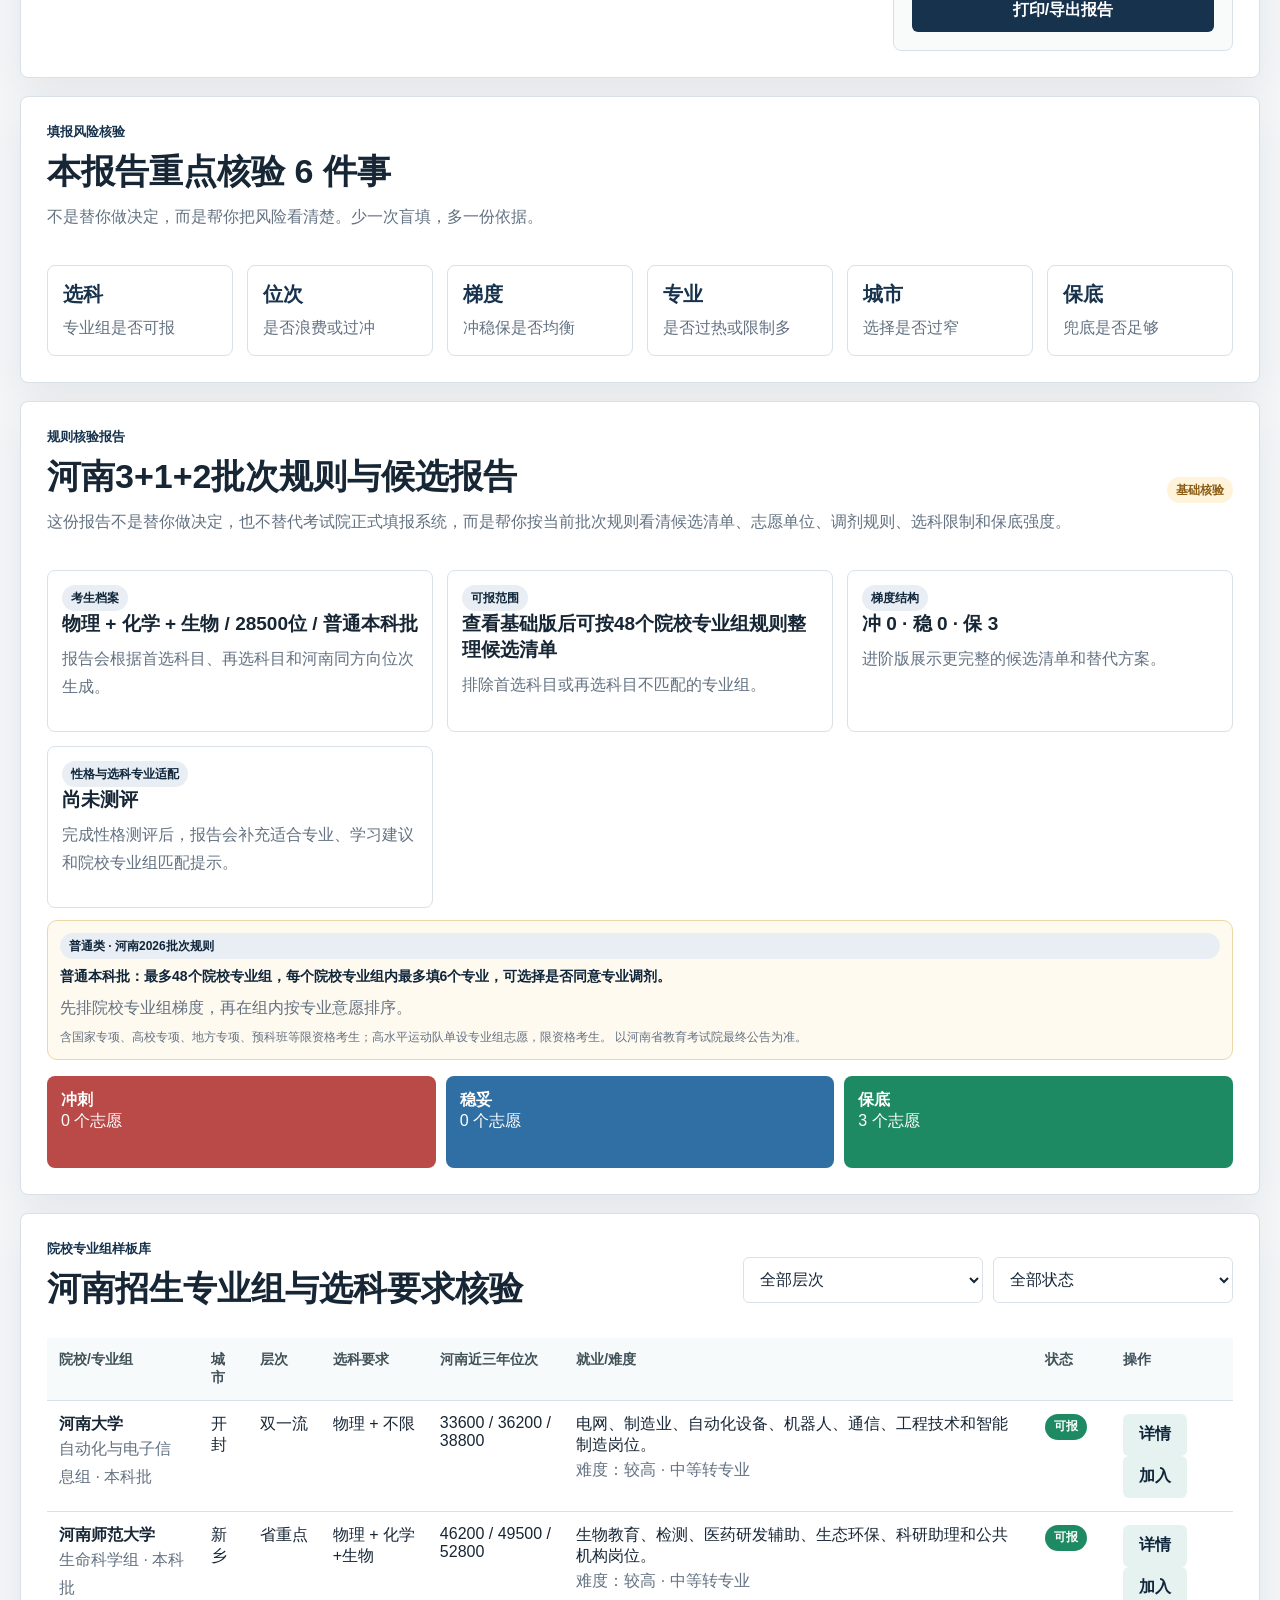
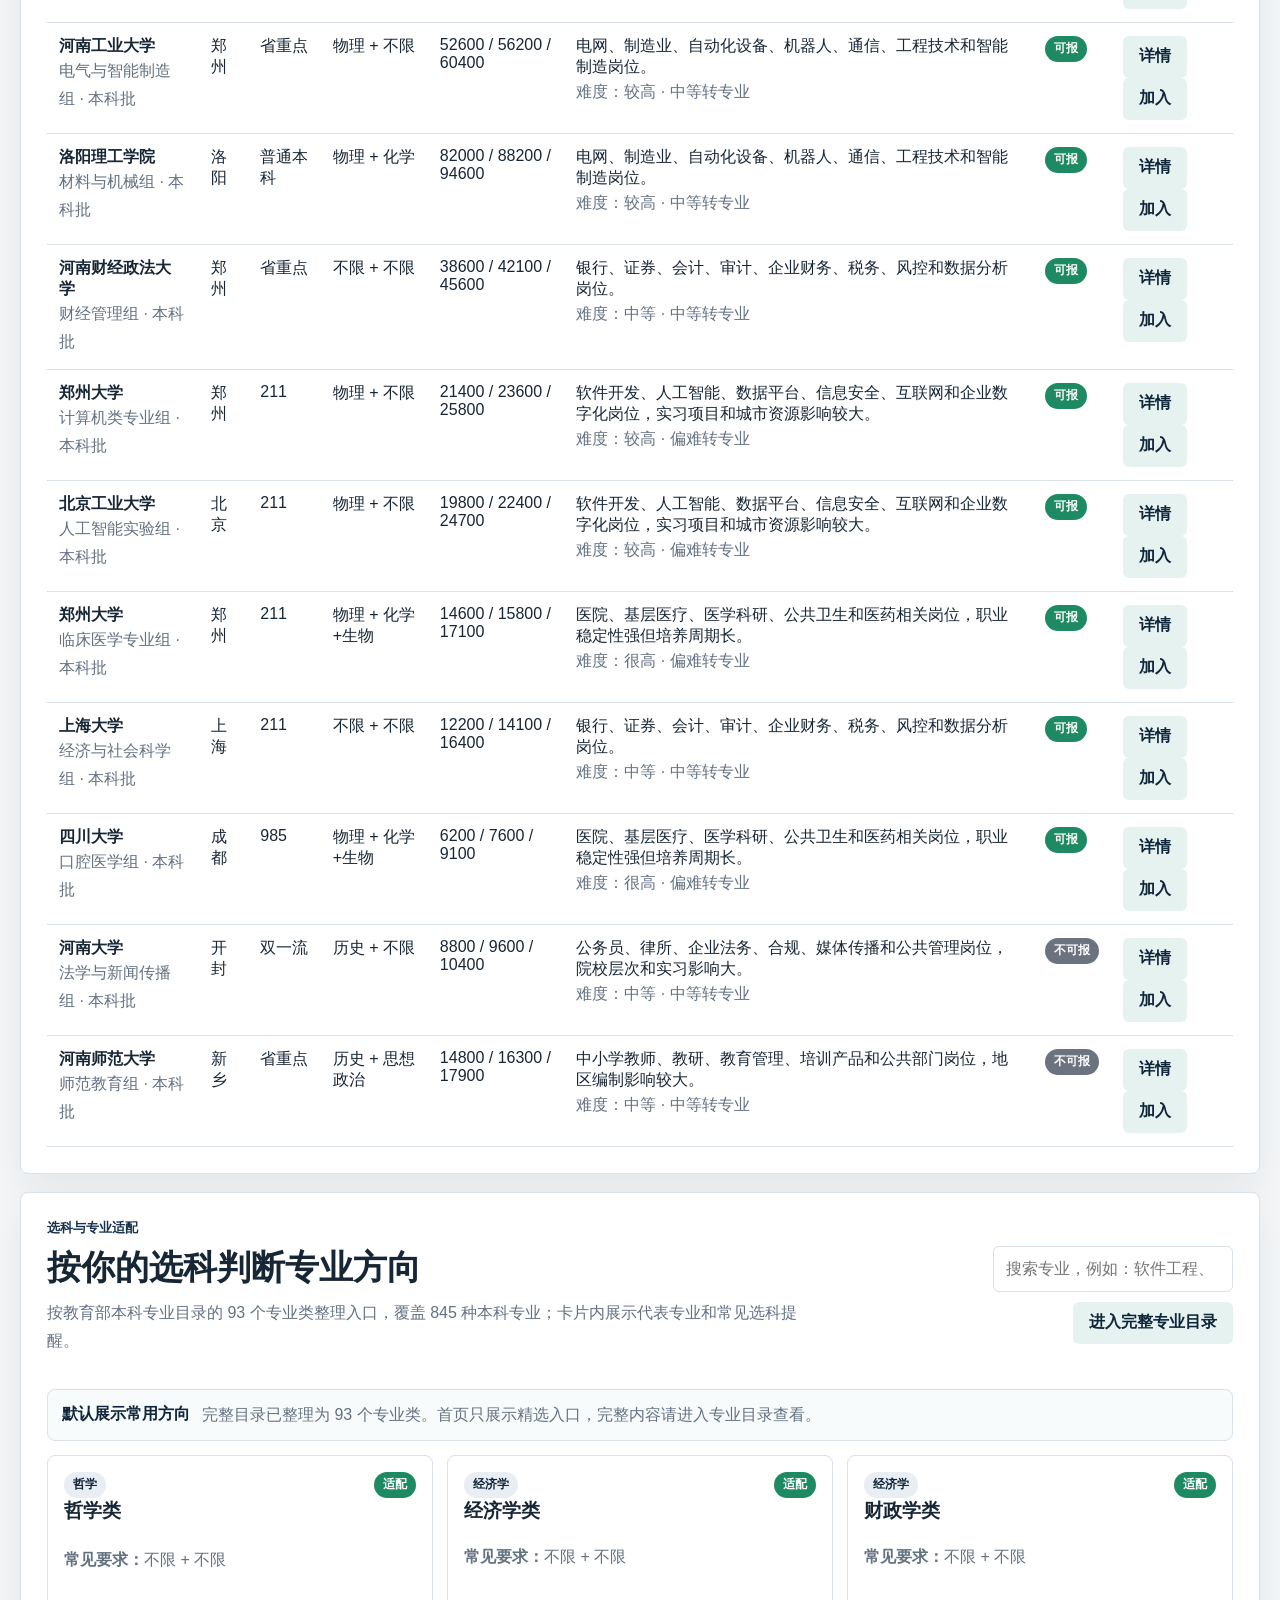
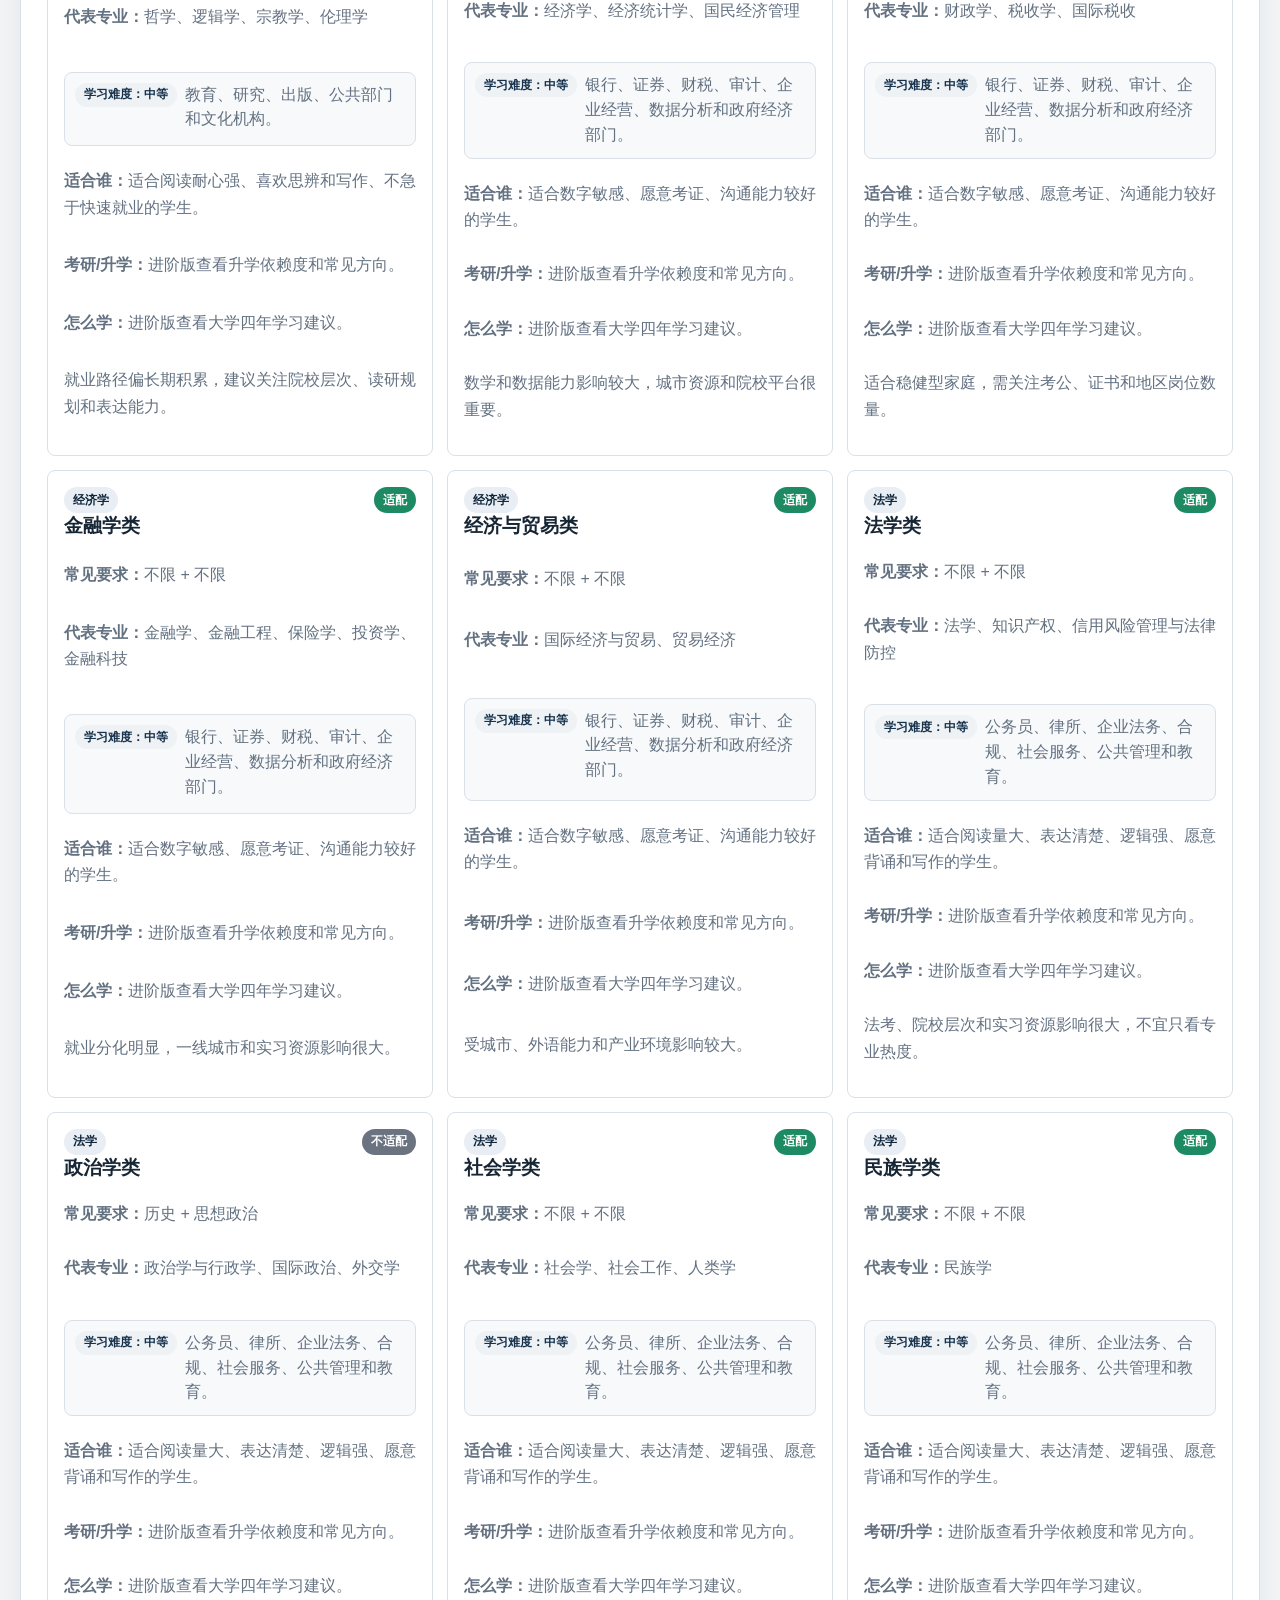
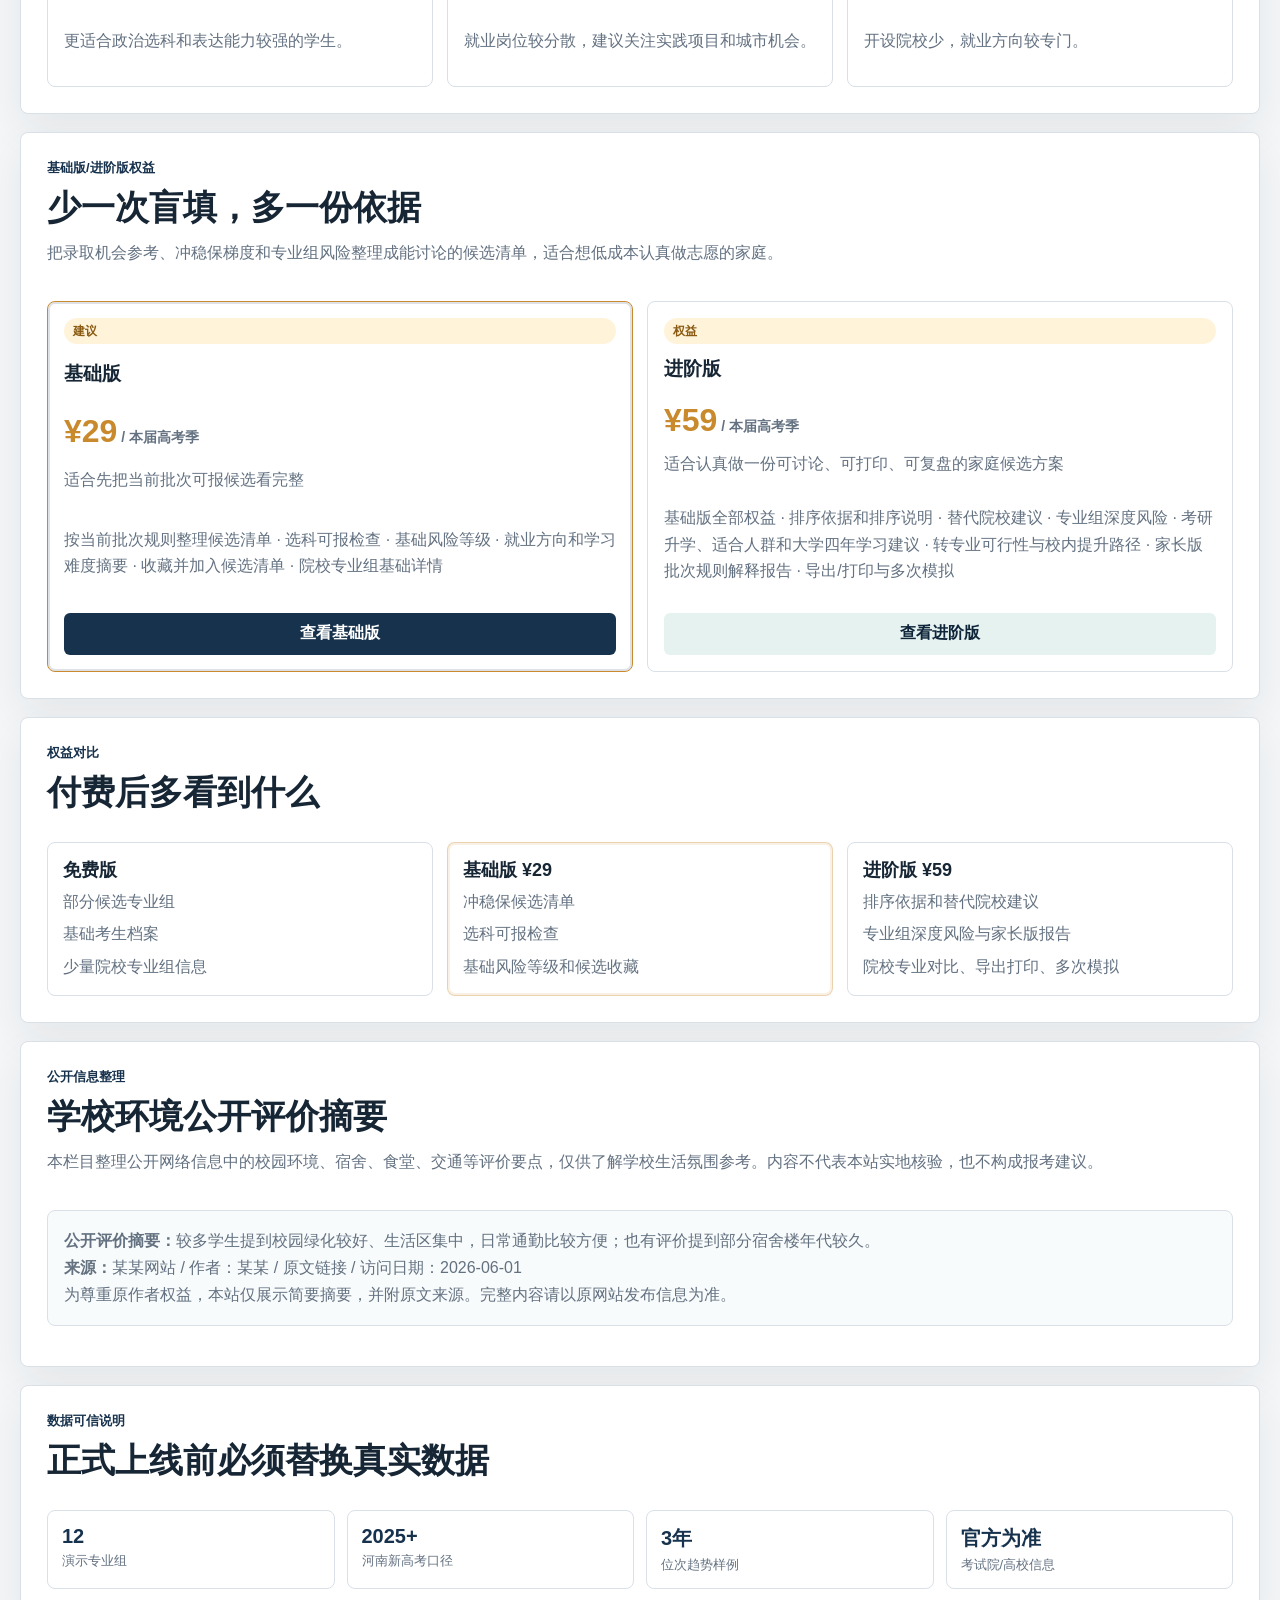
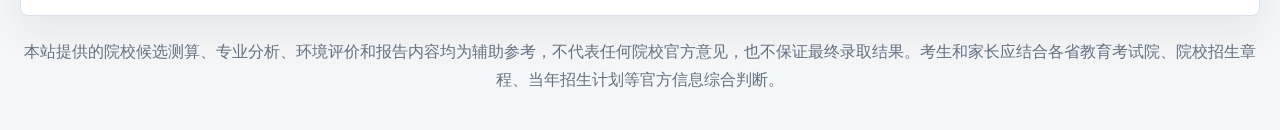
==== commit 20531075: "Professionalize site terminology" ====
--- a/index.html
+++ b/index.html
@@ -4,7 +4,7 @@
     <meta charset="UTF-8" />
     <meta name="viewport" content="width=device-width, initial-scale=1.0" />
     <title>豫志通 - 看清风险，再填志愿</title>
-    <link rel="stylesheet" href="styles.css?v=17" />
+    <link rel="stylesheet" href="styles.css?v=19" />
   </head>
   <body>
     <header class="topbar">
@@ -16,14 +16,14 @@
         </span>
       </a>
       <nav class="nav" aria-label="主导航">
-        <a href="#recommend">智能推荐</a>
-        <a href="#volunteer">志愿诊断</a>
+        <a href="#recommend">候选测算</a>
+        <a href="#volunteer">风险核验</a>
         <a href="#assessment">性格测评</a>
-        <a href="#report">报告预览</a>
-        <a href="#schools">院校专业组</a>
-        <a href="#majors">专业适配</a>
-        <a href="#pricing">会员</a>
-        <a href="#why-pay">付费价值</a>
+        <a href="#report">核验报告</a>
+        <a href="#schools">专业组样板库</a>
+        <a href="#majors">选科专业适配</a>
+        <a href="#pricing">进阶权益</a>
+        <a href="#why-pay">进阶价值</a>
         <a href="#environment">环境评价</a>
       </nav>
       <button class="ghost-btn" id="loginBtn" type="button">登录 / 注册</button>
@@ -41,9 +41,9 @@
         </div>
 
         <div class="mobile-hero-card">
-          <p class="mobile-eyebrow">&#36755;&#20837;&#20998;&#25968;&#20301;&#27425;&#65292;&#20808;&#30475;&#33021;&#25253;&#21738;&#37324;</p>
-          <h1>&#27979;&#19968;&#27979;&#33021;&#19978;&#21738;&#20123;&#22823;&#23398;</h1>
-          <p>&#19981;&#35762;&#29572;&#23398;&#65292;&#19981;&#22534;&#26415;&#35821;&#65292;&#21482;&#25226;&#20381;&#25454;&#12289;&#39118;&#38505;&#21644;&#25490;&#24207;&#35762;&#28165;&#26970;&#12290;</p>
+          <p class="mobile-eyebrow">河南2026高考志愿填报辅助</p>
+          <h1>批次规则与可报范围核验</h1>
+          <p>依据选科、分数位次和河南2026志愿设置，核对志愿单位、调剂规则与院校专业组可报范围，生成冲稳保候选清单。</p>
           <form class="mobile-quick-form" id="mobileQuickForm">
             <div class="mobile-form-row two">
               <label>&#39318;&#36873;&#31185;&#30446;<select id="mobilePrimarySubject"><option>&#29289;&#29702;</option><option>&#21382;&#21490;</option></select></label>
@@ -57,7 +57,7 @@
               <label>&#39640;&#32771;&#20998;&#25968;<input id="mobileScore" type="number" value="612" /></label>
               <label>&#27827;&#21335;&#20301;&#27425;<input id="mobileRank" type="number" value="28500" /></label>
             </div>
-            <button class="primary-btn full" type="submit">&#31435;&#21363;&#29983;&#25104;&#25512;&#33616;</button>
+            <button class="primary-btn full" type="submit">开始核验可报候选</button>
           </form>
           <div id="mobileBatchRuleHint"></div>
         </div>
@@ -84,17 +84,17 @@
         <div class="mobile-home-hero">
           <div class="section-kicker">河南新高考 · 移动版</div>
           <h1>看清风险，再填志愿</h1>
-          <p>先生成基础方案，再进入不同板块查看推荐、诊断、报告和专业目录。</p>
-          <button class="primary-btn" type="button" data-mobile-open="home" data-title="生成志愿方案">生成志愿方案</button>
+          <p>先生成候选清单，再进入不同板块查看测算、风险核验、报告和专业目录。</p>
+          <button class="primary-btn" type="button" data-mobile-open="home" data-title="生成候选清单">生成候选清单</button>
         </div>
         <div class="mobile-entry-grid" aria-label="功能入口">
-          <button type="button" data-mobile-open="recommend" data-title="智能推荐"><strong>智能推荐</strong><span>查看冲稳保结果</span></button>
-          <button type="button" data-mobile-open="volunteer" data-title="志愿诊断"><strong>志愿诊断</strong><span>检查滑档和保底</span></button>
-          <button type="button" data-mobile-open="report" data-title="报告预览"><strong>报告预览</strong><span>看家庭版报告</span></button>
-          <button type="button" data-mobile-open="schools" data-title="院校专业组"><strong>院校专业组</strong><span>查选科可报</span></button>
+          <button type="button" data-mobile-open="recommend" data-title="可报候选测算"><strong>可报候选测算</strong><span>查看冲稳保候选</span></button>
+          <button type="button" data-mobile-open="volunteer" data-title="填报风险核验"><strong>填报风险核验</strong><span>检查滑档和保底</span></button>
+          <button type="button" data-mobile-open="report" data-title="规则核验报告"><strong>规则核验报告</strong><span>看家庭版说明</span></button>
+          <button type="button" data-mobile-open="schools" data-title="院校专业组"><strong>院校专业组</strong><span>核对选科可报</span></button>
           <button type="button" data-mobile-directory><strong>专业目录</strong><span>查 93 个专业类</span></button>
-          <button type="button" data-mobile-open="why-pay" data-title="付费价值"><strong>付费价值</strong><span>看解锁后多什么</span></button>
-          <button type="button" data-mobile-open="pricing" data-title="会员权益"><strong>会员权益</strong><span>查看套餐</span></button>
+          <button type="button" data-mobile-open="why-pay" data-title="进阶分析价值"><strong>进阶分析价值</strong><span>看多哪些依据</span></button>
+          <button type="button" data-mobile-open="pricing" data-title="进阶权益"><strong>进阶权益</strong><span>查看版本差异</span></button>
           <button type="button" data-mobile-open="environment" data-title="环境评价"><strong>环境评价</strong><span>看公开摘要</span></button>
         </div>
       </section>
@@ -222,8 +222,8 @@
             </div>
 
             <div class="form-actions">
-              <span>先看基础方案，再决定是否解锁完整报告</span>
-              <button class="primary-btn" type="submit">免费生成我的志愿方案</button>
+              <span>先看基础候选，再决定是否查看进阶分析</span>
+              <button class="primary-btn" type="submit">免费生成候选清单</button>
             </div>
           </form>
           <div id="batchRuleHint"></div>
@@ -234,10 +234,10 @@
             <span class="badge" id="memberBadge">免费预览</span>
             <h2>当前考生档案</h2>
             <p id="profileSummary">河南 · 物理 + 化学 + 生物 · 612分 · 28500位</p>
-            <div class="meter" aria-label="报告完整度"><span id="meterBar"></span></div>
-            <p class="muted">免费版先帮你看出问题。基础版看完整名单，进阶版解锁排序理由、专业组风险、替代建议和家庭版报告。</p>
-            <button class="secondary-btn full" id="upgradeBtn" type="button">查看进阶版方案</button>
-            <div class="preview-metrics" id="previewMetrics" aria-label="方案概览">
+            <div class="meter" aria-label="报告核验完整度"><span id="meterBar"></span></div>
+            <p class="muted">免费版先做基础核验。基础版查看候选清单，进阶版查看排序依据、专业组风险、替代建议和家庭版说明。</p>
+            <button class="secondary-btn full" id="upgradeBtn" type="button">查看进阶分析</button>
+            <div class="preview-metrics" id="previewMetrics" aria-label="候选概览">
               <div>
                 <strong>--</strong>
                 <span>可报专业组</span>
@@ -258,11 +258,11 @@
           </div>
           <div class="report-divider"></div>
           <div class="report-preview-bottom">
-            <h3>方案会重点看四件事</h3>
+            <h3>核验会重点看四件事</h3>
             <p>
               按河南3+1+2模式先检查选科是否可报，再参考同方向位次区间判断冲、稳、保，重点帮你少踩坑、少漏项、少凭感觉填。
             </p>
-            <div class="summary-tags" aria-label="方案能力">
+            <div class="summary-tags" aria-label="核验能力">
               <span>选科适配</span>
               <span>位次优先</span>
               <span>专业组检查</span>
@@ -282,12 +282,12 @@
           <div class="mobile-account-head">
             <div class="mobile-avatar">&#35947;</div>
             <div>
-              <span>&#25105;&#30340;&#25253;&#21578;&#20013;&#24515;</span>
-              <strong>&#20808;&#30475;&#23436;&#25972;&#20381;&#25454;&#65292;&#20877;&#20915;&#23450;&#26159;&#21542;&#20184;&#36153;</strong>
+              <span>我的规则核验中心</span>
+              <strong>先看核验依据，再决定是否查看进阶分析</strong>
               <p>&#36866;&#21512;&#19981;&#24819;&#33457;&#20960;&#21315;&#20803;&#21672;&#35810;&#65292;&#20294;&#21448;&#19981;&#24819;&#21482;&#38752;&#38646;&#25955;&#20449;&#24687;&#22635;&#24535;&#24895;&#30340;&#23478;&#24237;&#12290;</p>
             </div>
           </div>
-          <button class="primary-btn full" type="button" onclick="openMobileTab('recommend')">&#26597;&#30475;&#25105;&#30340;&#25512;&#33616;&#26041;&#26696;</button>
+          <button class="primary-btn full" type="button" onclick="openMobileTab('recommend')">查看我的候选清单</button>
         </div>
 
         <div class="mobile-service-grid">
@@ -299,12 +299,12 @@
           <article>
             <span>&#36827;&#38454;&#29256;</span>
             <strong>&#165;59</strong>
-            <p>批次规则解释、推荐理由、替代院校、家长版报告、导出打印。</p>
+            <p>批次规则解释、排序依据、替代院校、家长版报告、导出打印。</p>
           </article>
         </div>
 
         <div class="mobile-account-tools">
-          <button type="button" onclick="openMobileTab('diagnosis')"><strong>&#24535;&#24895;&#34920;</strong><span>&#26597;&#30475;&#39118;&#38505;&#35786;&#26029;</span></button>
+          <button type="button" onclick="openMobileTab('diagnosis')"><strong>候选清单</strong><span>查看风险核验</span></button>
           <button type="button" onclick="openMobileTab('schools')"><strong>&#38498;&#26657;&#23545;&#27604;</strong><span>&#26597;&#19987;&#19994;&#32452;&#35814;&#24773;</span></button>
           <button type="button" onclick="openMajorDirectory()"><strong>&#19987;&#19994;&#30446;&#24405;</strong><span>&#30475;&#36873;&#31185;&#36866;&#37197;</span></button>
           <button type="button" id="mobileUnlockBtn"><strong>&#27169;&#25311;&#35299;&#38145;</strong><span>&#26597;&#30475;&#20250;&#21592;&#25928;&#26524;</span></button>
@@ -374,7 +374,7 @@
           </article>
           <article>
             <h3>冲稳保结构更清楚</h3>
-            <p>每所推荐院校都会标注冲、稳、保类型，并说明为什么这样分类，避免只看到学校名字却不知道怎么排序。</p>
+            <p>每个候选专业组都会标注冲、稳、保类型，并说明为什么这样分类，避免只看到学校名字却不知道怎么排序。</p>
           </article>
           <article>
             <h3>适合家长和考生一起看</h3>
@@ -382,7 +382,7 @@
           </article>
           <article>
             <span class="mini-label">免费版提示</span>
-            <p>免费版可查看部分推荐结果和基础分析。基础版解锁完整冲稳保名单，进阶版继续解锁排序理由、专业组深度风险、替代院校建议和家庭版报告。</p>
+            <p>免费版可查看部分候选专业组和基础核验。基础版查看冲稳保候选清单，进阶版继续查看排序依据、专业组深度风险、替代院校建议和家庭版说明。</p>
           </article>
           <article>
             <span class="mini-label">结果页说明</span>
@@ -398,11 +398,11 @@
       <section class="section-card" id="recommend" data-mobile-page="recommend" data-mobile-tab="recommend">
         <div class="section-head">
           <div>
-            <div class="section-kicker">智能推荐</div>
-            <h2>先筛选科，再看冲稳保</h2>
+            <div class="section-kicker">可报候选测算</div>
+            <h2>先核验选科，再看冲稳保候选</h2>
             <p class="muted">以下结果基于模拟数据和历史位次逻辑生成，仅作为志愿填报参考。实际录取结果会受到招生计划、报考人数、专业热度、政策变化等因素影响。</p>
           </div>
-          <div class="segmented" role="tablist" aria-label="推荐类别">
+          <div class="segmented" role="tablist" aria-label="候选类别">
             <button class="active" data-filter="all" type="button">全部</button>
             <button data-filter="冲" type="button">冲</button>
             <button data-filter="稳" type="button">稳</button>
@@ -419,7 +419,7 @@
           <div>
             <div class="section-kicker">AI性格与职业倾向测评</div>
             <h2>先看适合什么，再决定专业方向</h2>
-            <p class="muted">10 道快速选择题，生成性格画像、适合专业、学习建议和当前可报院校专业组推荐。</p>
+            <p class="muted">10 道快速选择题，生成性格画像、适合专业、学习建议和当前可报院校专业组匹配提示。</p>
           </div>
           <button class="secondary-btn" id="resetAssessmentBtn" type="button">重新测评</button>
         </div>
@@ -435,8 +435,8 @@
         <div>
           <div class="section-head compact">
             <div>
-              <div class="section-kicker">志愿表诊断</div>
-              <h2>可排序志愿方案</h2>
+              <div class="section-kicker">填报风险核验</div>
+              <h2>可排序候选志愿清单</h2>
             </div>
             <div class="button-row">
               <button class="secondary-btn" id="exportBtn" type="button">导出CSV</button>
@@ -456,8 +456,8 @@
       <section class="section-card" data-mobile-tab="diagnosis">
         <div class="section-head">
           <div>
-            <div class="section-kicker">志愿避坑体检</div>
-            <h2>本报告重点检查 6 件事</h2>
+            <div class="section-kicker">填报风险核验</div>
+            <h2>本报告重点核验 6 件事</h2>
             <p class="muted">不是替你做决定，而是帮你把风险看清楚。少一次盲填，多一份依据。</p>
           </div>
         </div>
@@ -474,7 +474,7 @@
       <section class="section-card" id="report" data-mobile-page="report" data-mobile-tab="account">
         <div class="section-head">
           <div>
-            <div class="section-kicker">会员报告预览</div>
+            <div class="section-kicker">规则核验报告</div>
             <h2>河南3+1+2批次规则与候选报告</h2>
             <p class="muted">这份报告不是替你做决定，也不替代考试院正式填报系统，而是帮你按当前批次规则看清候选清单、志愿单位、调剂规则、选科限制和保底强度。</p>
           </div>
@@ -494,10 +494,10 @@
           <article>
             <span class="mini-label">梯度结构</span>
             <h3 id="reportGradient">冲 0 · 稳 0 · 保 0</h3>
-            <p class="muted">会员版展示完整院校清单和替代方案。</p>
-          </article>
-          <article>
-            <span class="mini-label">性格与专业适配</span>
+            <p class="muted">进阶版展示更完整的候选清单和替代方案。</p>
+          </article>
+          <article>
+            <span class="mini-label">性格与选科专业适配</span>
             <h3 id="reportAssessmentTitle">尚未测评</h3>
             <p class="muted" id="reportAssessmentText">完成性格测评后，报告会补充适合专业、学习建议和院校专业组匹配提示。</p>
           </article>
@@ -509,8 +509,8 @@
       <section class="section-card" id="schools" data-mobile-page="schools" data-mobile-tab="schools">
         <div class="section-head">
           <div>
-            <div class="section-kicker">院校专业组库</div>
-            <h2>河南招生专业组与选科要求</h2>
+            <div class="section-kicker">院校专业组样板库</div>
+            <h2>河南招生专业组与选科要求核验</h2>
           </div>
           <div class="filter-row">
             <select id="schoolLevelFilter">
@@ -551,7 +551,7 @@
       <section class="section-card" id="majors" data-mobile-page="majors" data-mobile-tab="schools">
         <div class="section-head">
           <div>
-            <div class="section-kicker">专业适配</div>
+            <div class="section-kicker">选科与专业适配</div>
             <h2>按你的选科判断专业方向</h2>
             <p class="muted">按教育部本科专业目录的 93 个专业类整理入口，覆盖 845 种本科专业；卡片内展示代表专业和常见选科提醒。</p>
           </div>
@@ -570,9 +570,9 @@
       <section class="section-card" id="pricing" data-mobile-page="pricing" data-mobile-tab="account">
         <div class="section-head">
           <div>
-            <div class="section-kicker">会员权益</div>
+            <div class="section-kicker">基础版/进阶版权益</div>
             <h2>少一次盲填，多一份依据</h2>
-            <p class="muted">把录取机会、冲稳保梯度和专业组风险整理成能讨论的方案，适合想低成本认真做志愿的家庭。</p>
+            <p class="muted">把录取机会参考、冲稳保梯度和专业组风险整理成能讨论的候选清单，适合想低成本认真做志愿的家庭。</p>
           </div>
         </div>
         <div class="pricing-grid" id="pricingGrid"></div>
@@ -588,19 +588,19 @@
         <div class="unlock-table">
           <div>
             <strong>免费版</strong>
-            <span>部分推荐结果</span>
+            <span>部分候选专业组</span>
             <span>基础考生档案</span>
             <span>少量院校专业组信息</span>
           </div>
           <div>
             <strong>基础版 ¥29</strong>
-            <span>完整冲稳保名单</span>
+            <span>冲稳保候选清单</span>
             <span>选科可报检查</span>
-            <span>基础风险等级和志愿表收藏</span>
+            <span>基础风险等级和候选收藏</span>
           </div>
           <div>
             <strong>进阶版 ¥59</strong>
-            <span>推荐理由和替代院校建议</span>
+            <span>排序依据和替代院校建议</span>
             <span>专业组深度风险与家长版报告</span>
             <span>院校专业对比、导出打印、多次模拟</span>
           </div>
@@ -740,10 +740,10 @@
     <div class="toast" id="toast" role="status" aria-live="polite"></div>
 
     <footer class="footer">
-      本站提供的院校推荐、专业分析、环境评价和报告内容均为辅助参考，不代表任何院校官方意见，也不保证最终录取结果。考生和家长应结合各省教育考试院、院校招生章程、当年招生计划等官方信息综合判断。
+      本站提供的院校候选测算、专业分析、环境评价和报告内容均为辅助参考，不代表任何院校官方意见，也不保证最终录取结果。考生和家长应结合各省教育考试院、院校招生章程、当年招生计划等官方信息综合判断。
     </footer>
 
-    <script src="data.js?v=17"></script>
-    <script src="app.js?v=17"></script>
+    <script src="data.js?v=19"></script>
+    <script src="app.js?v=19"></script>
   </body>
 </html>
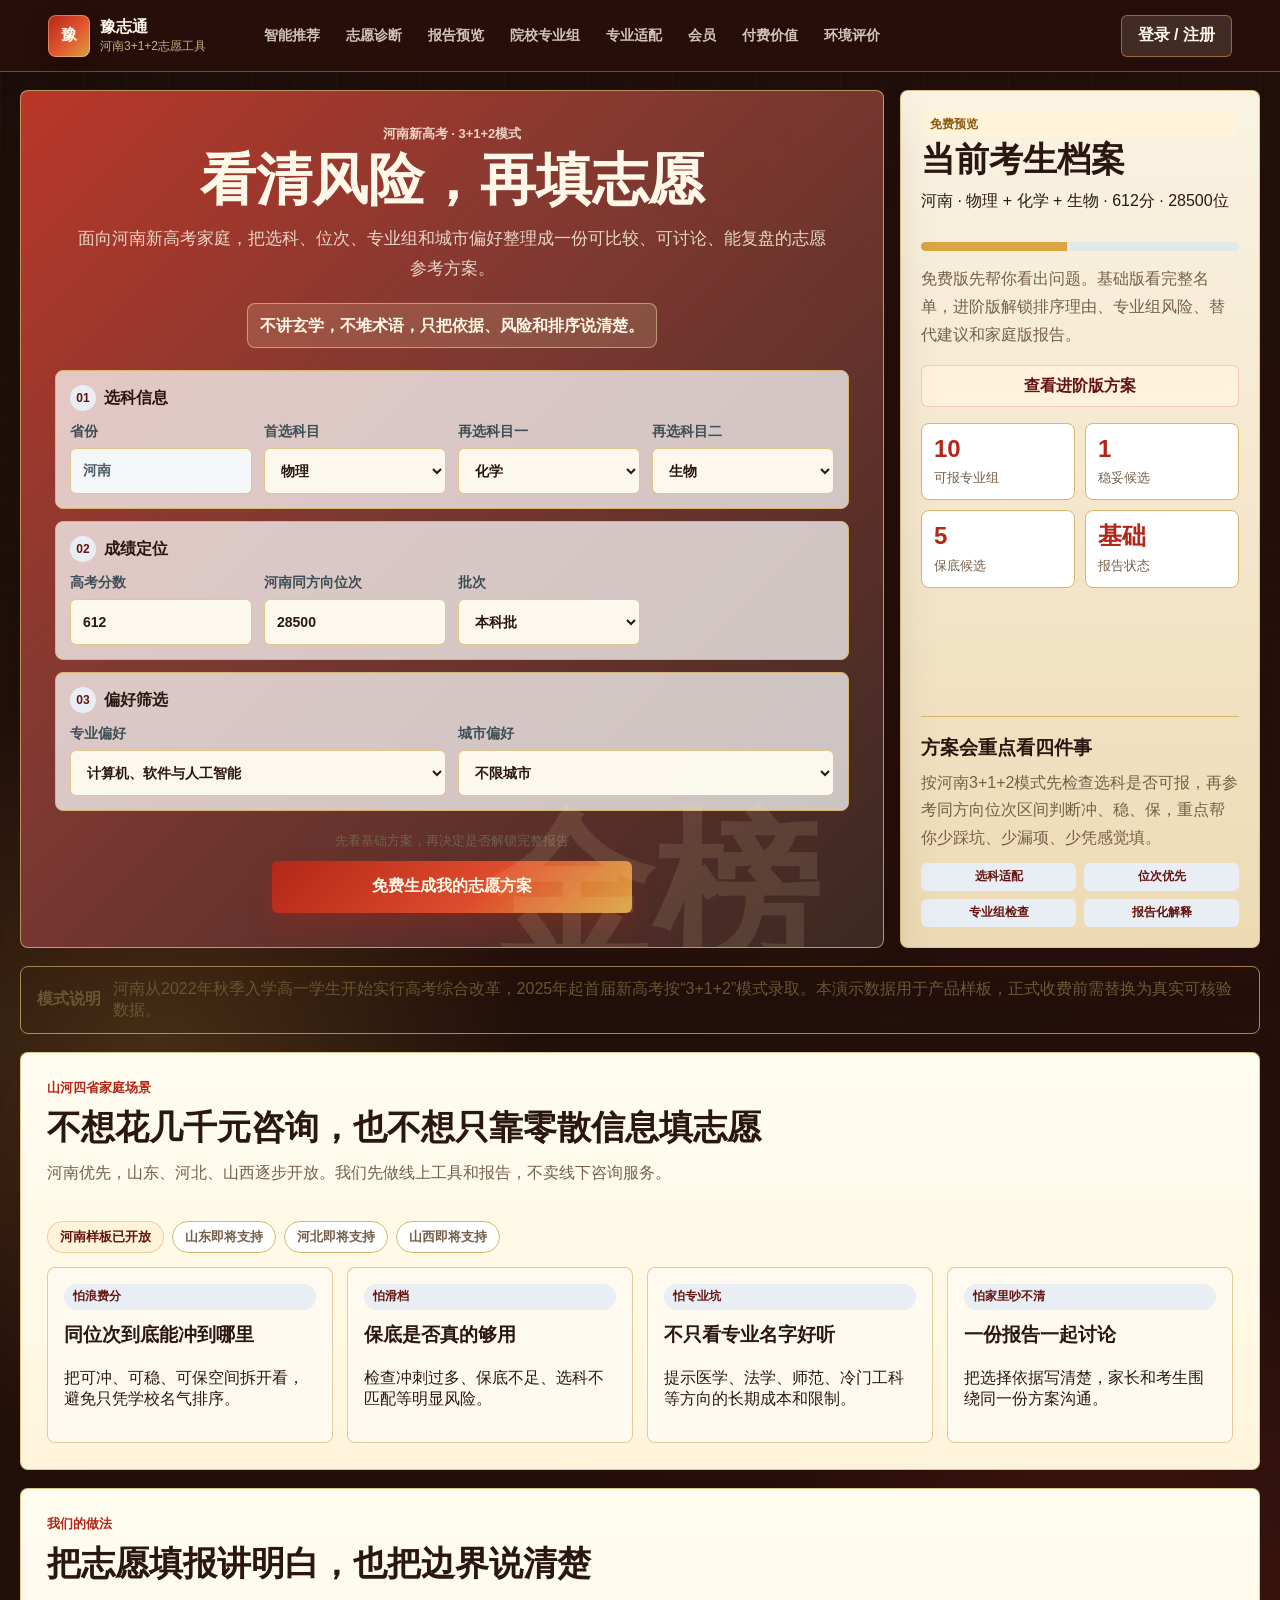
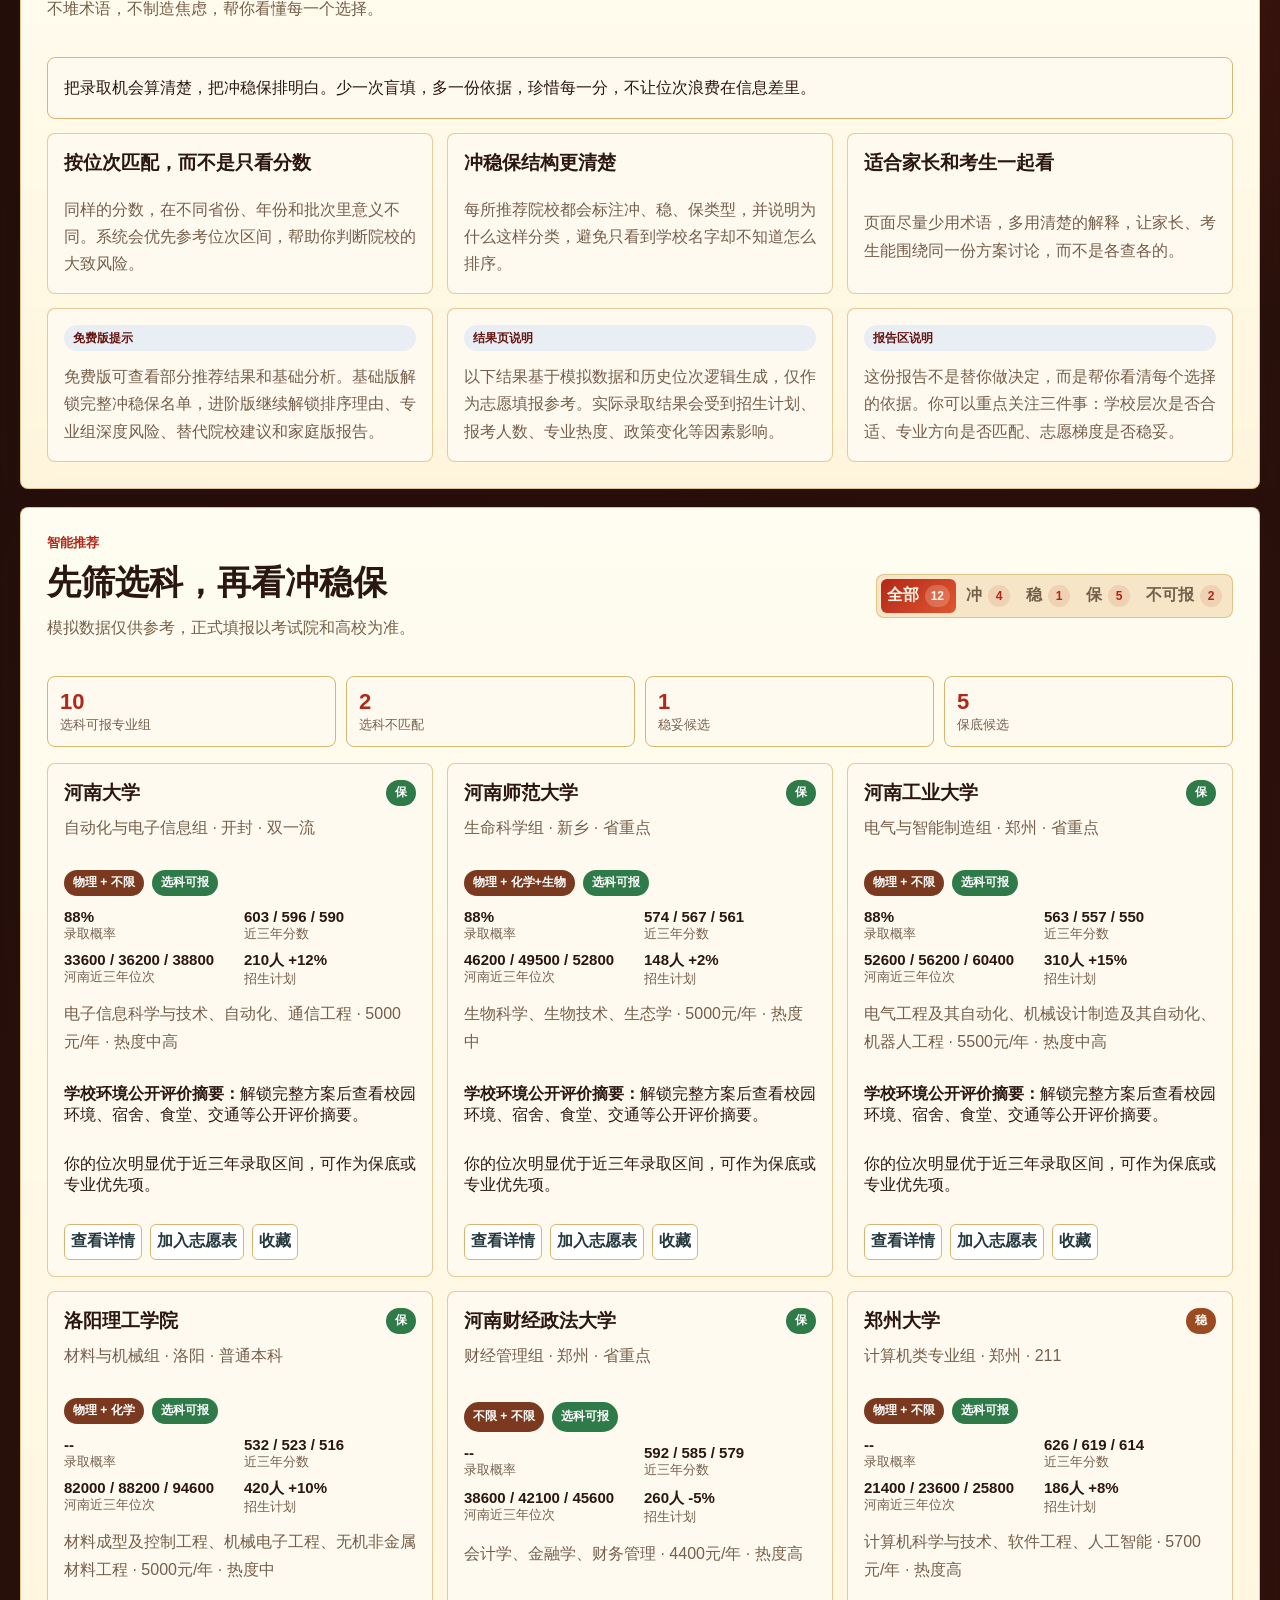
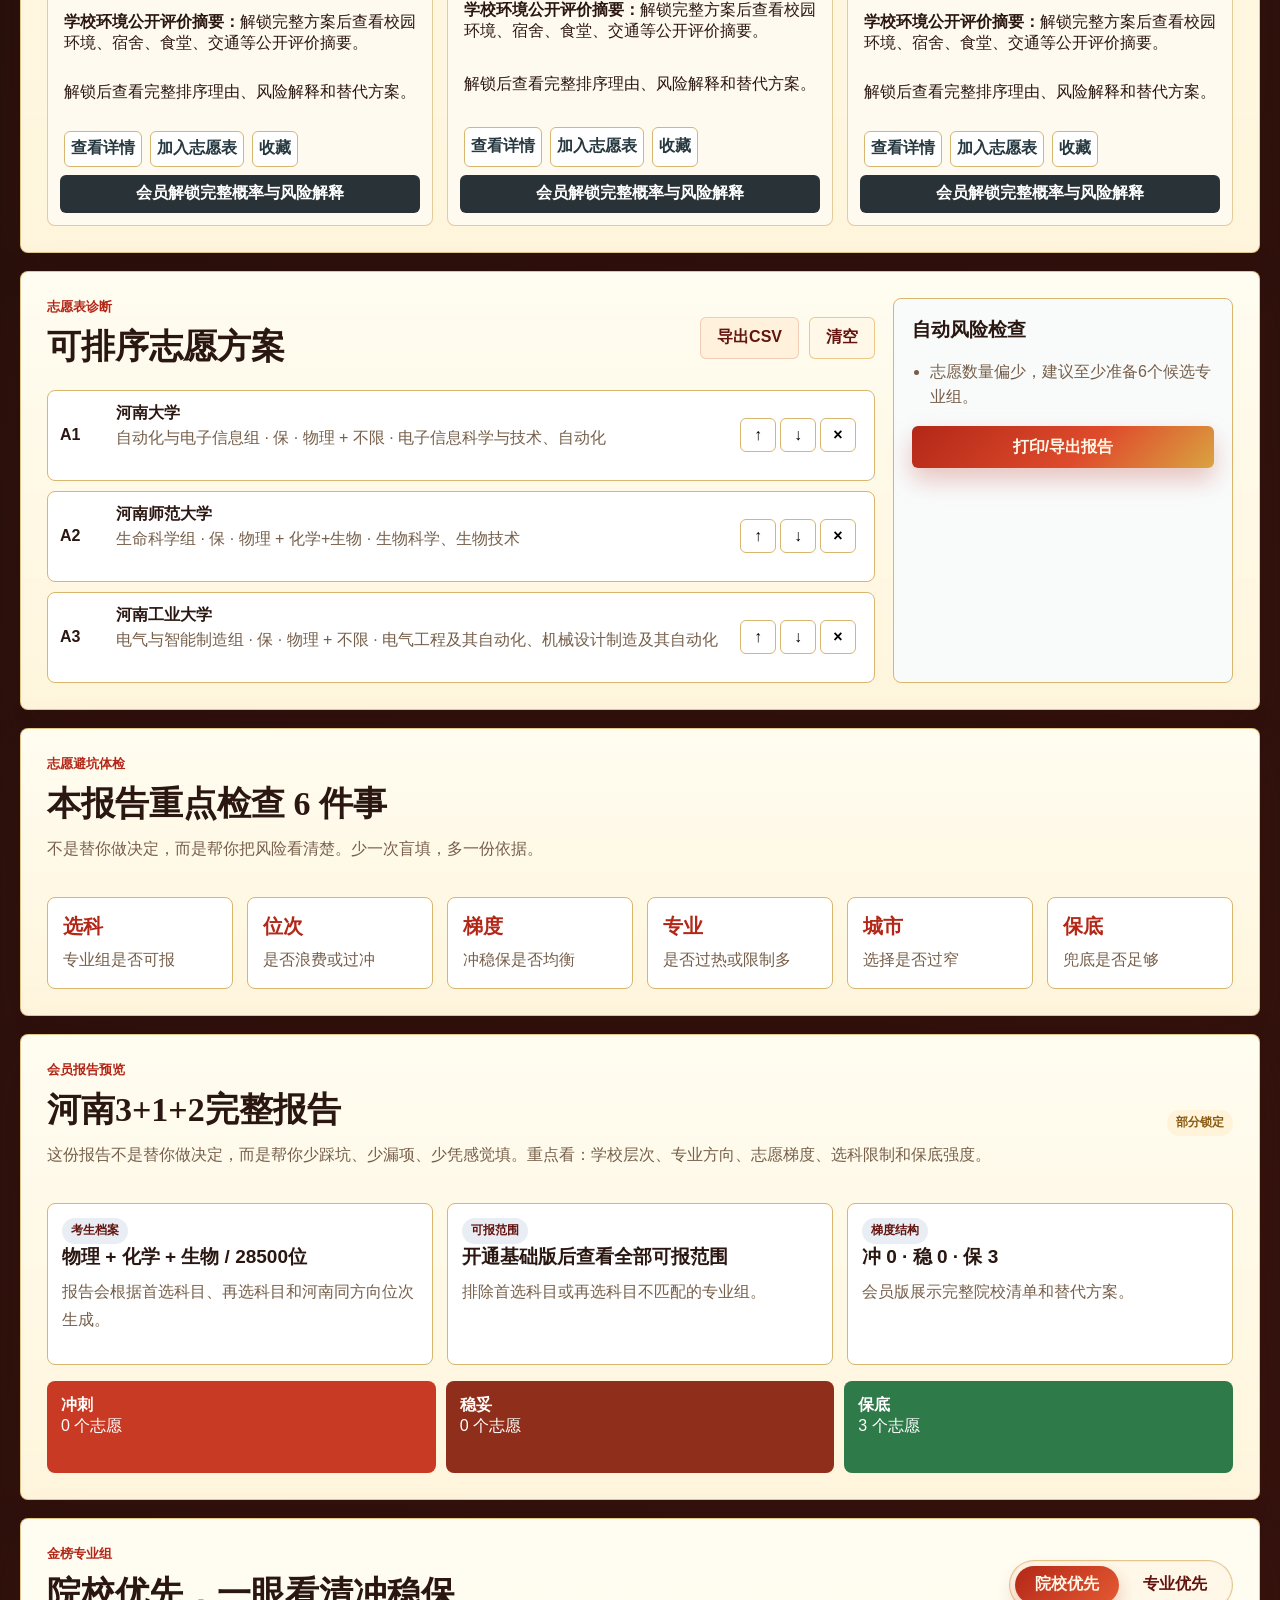
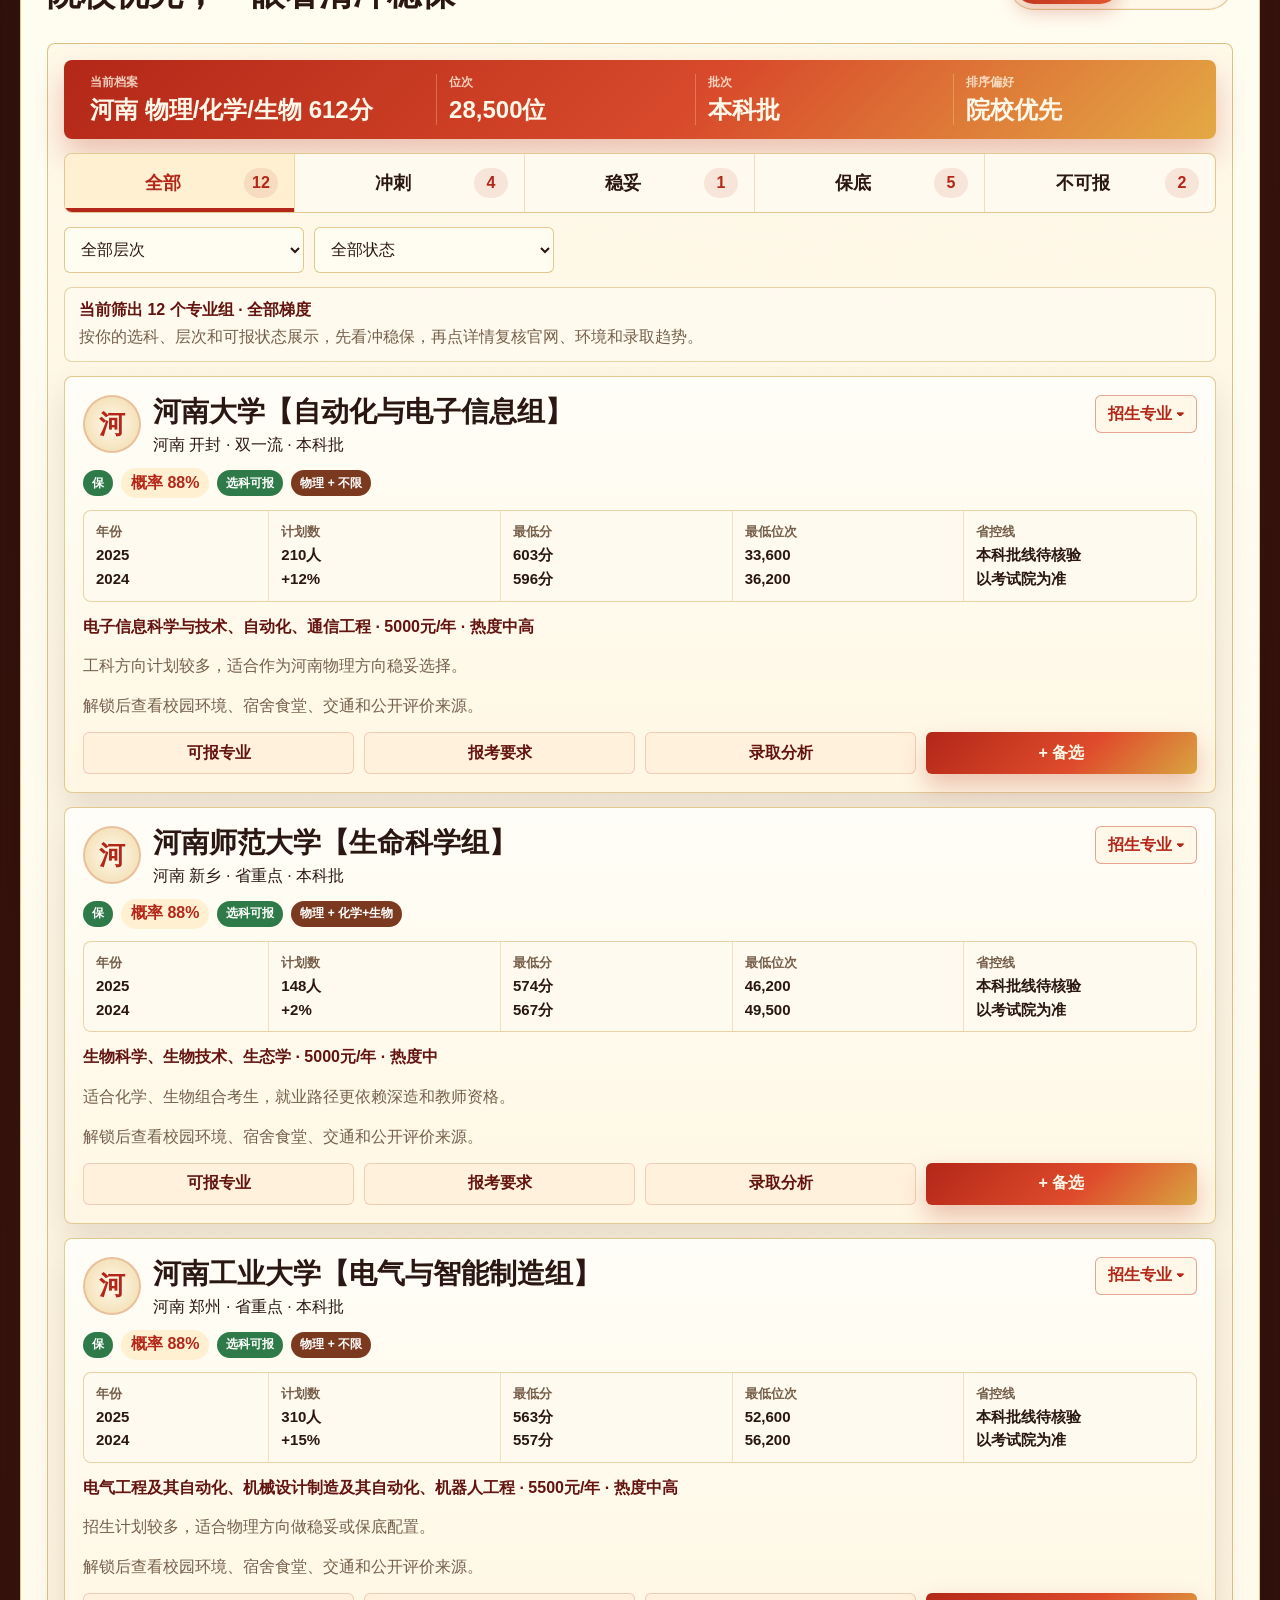
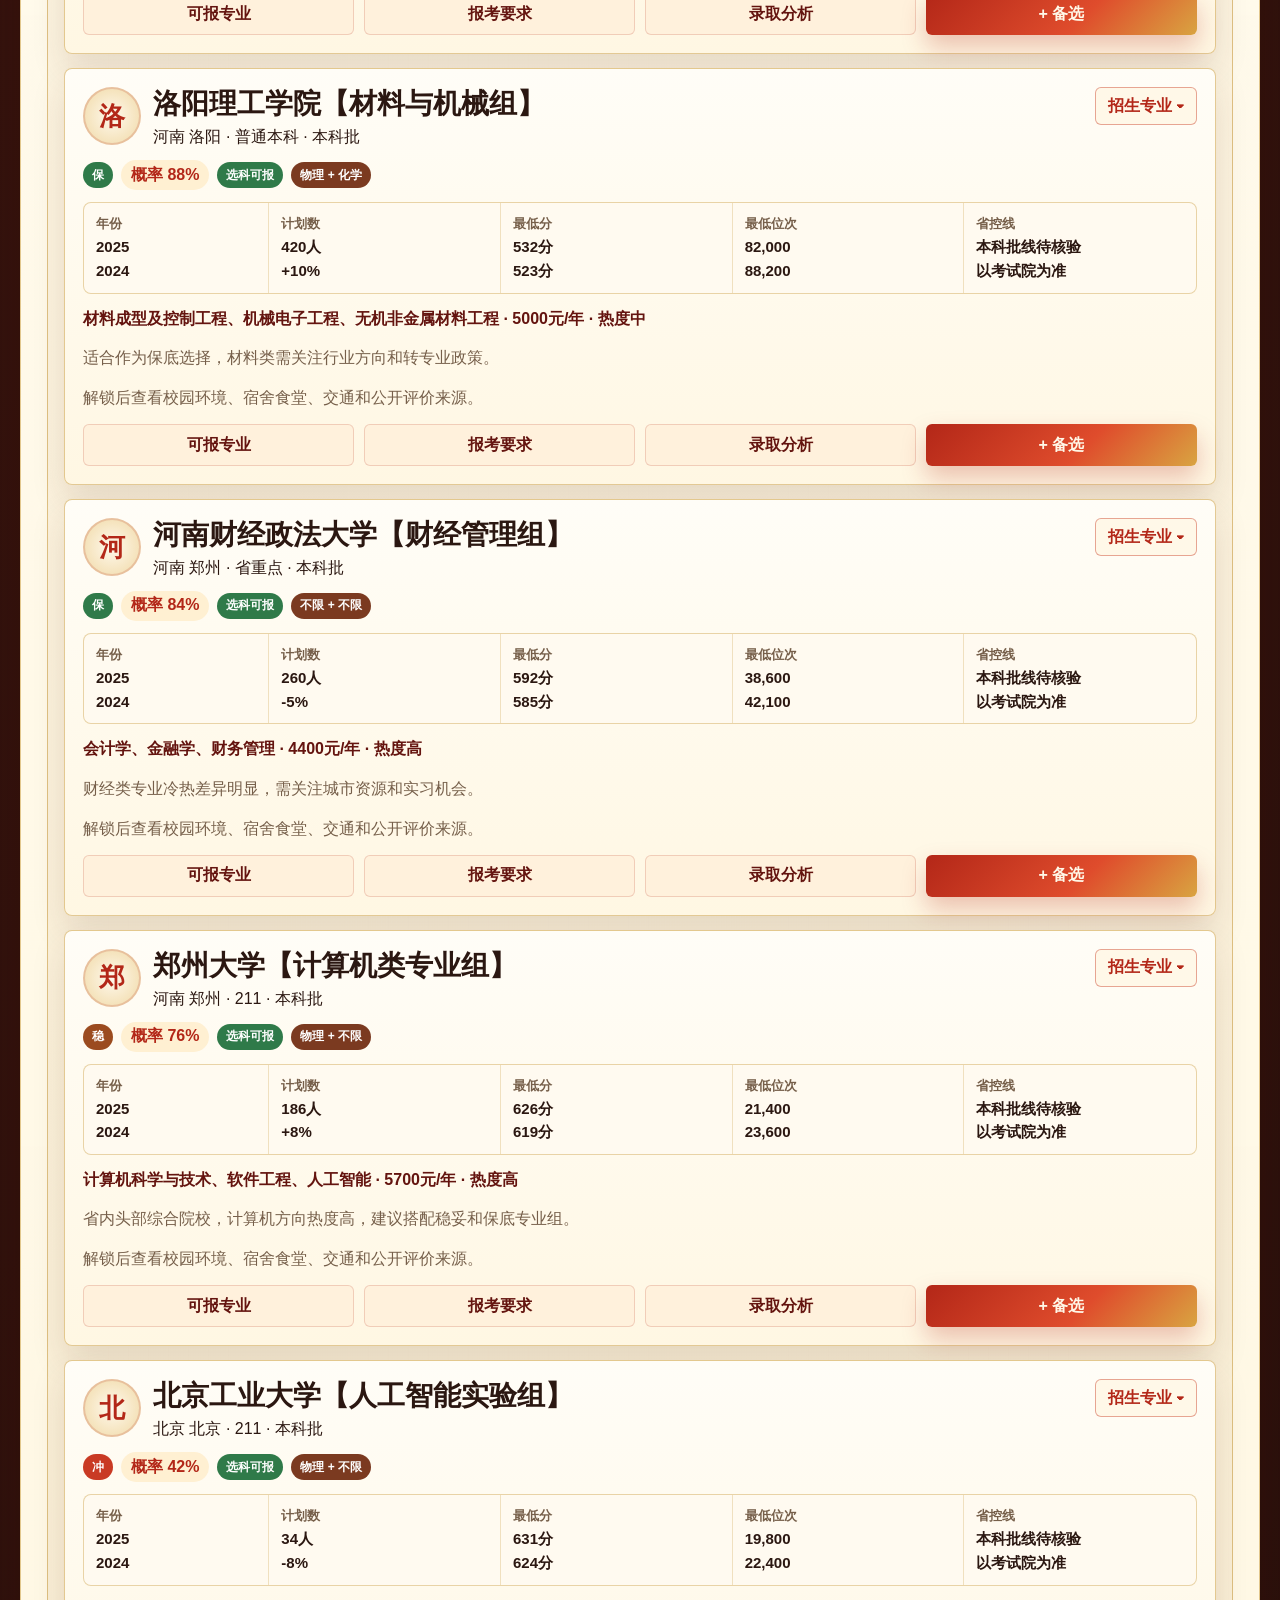
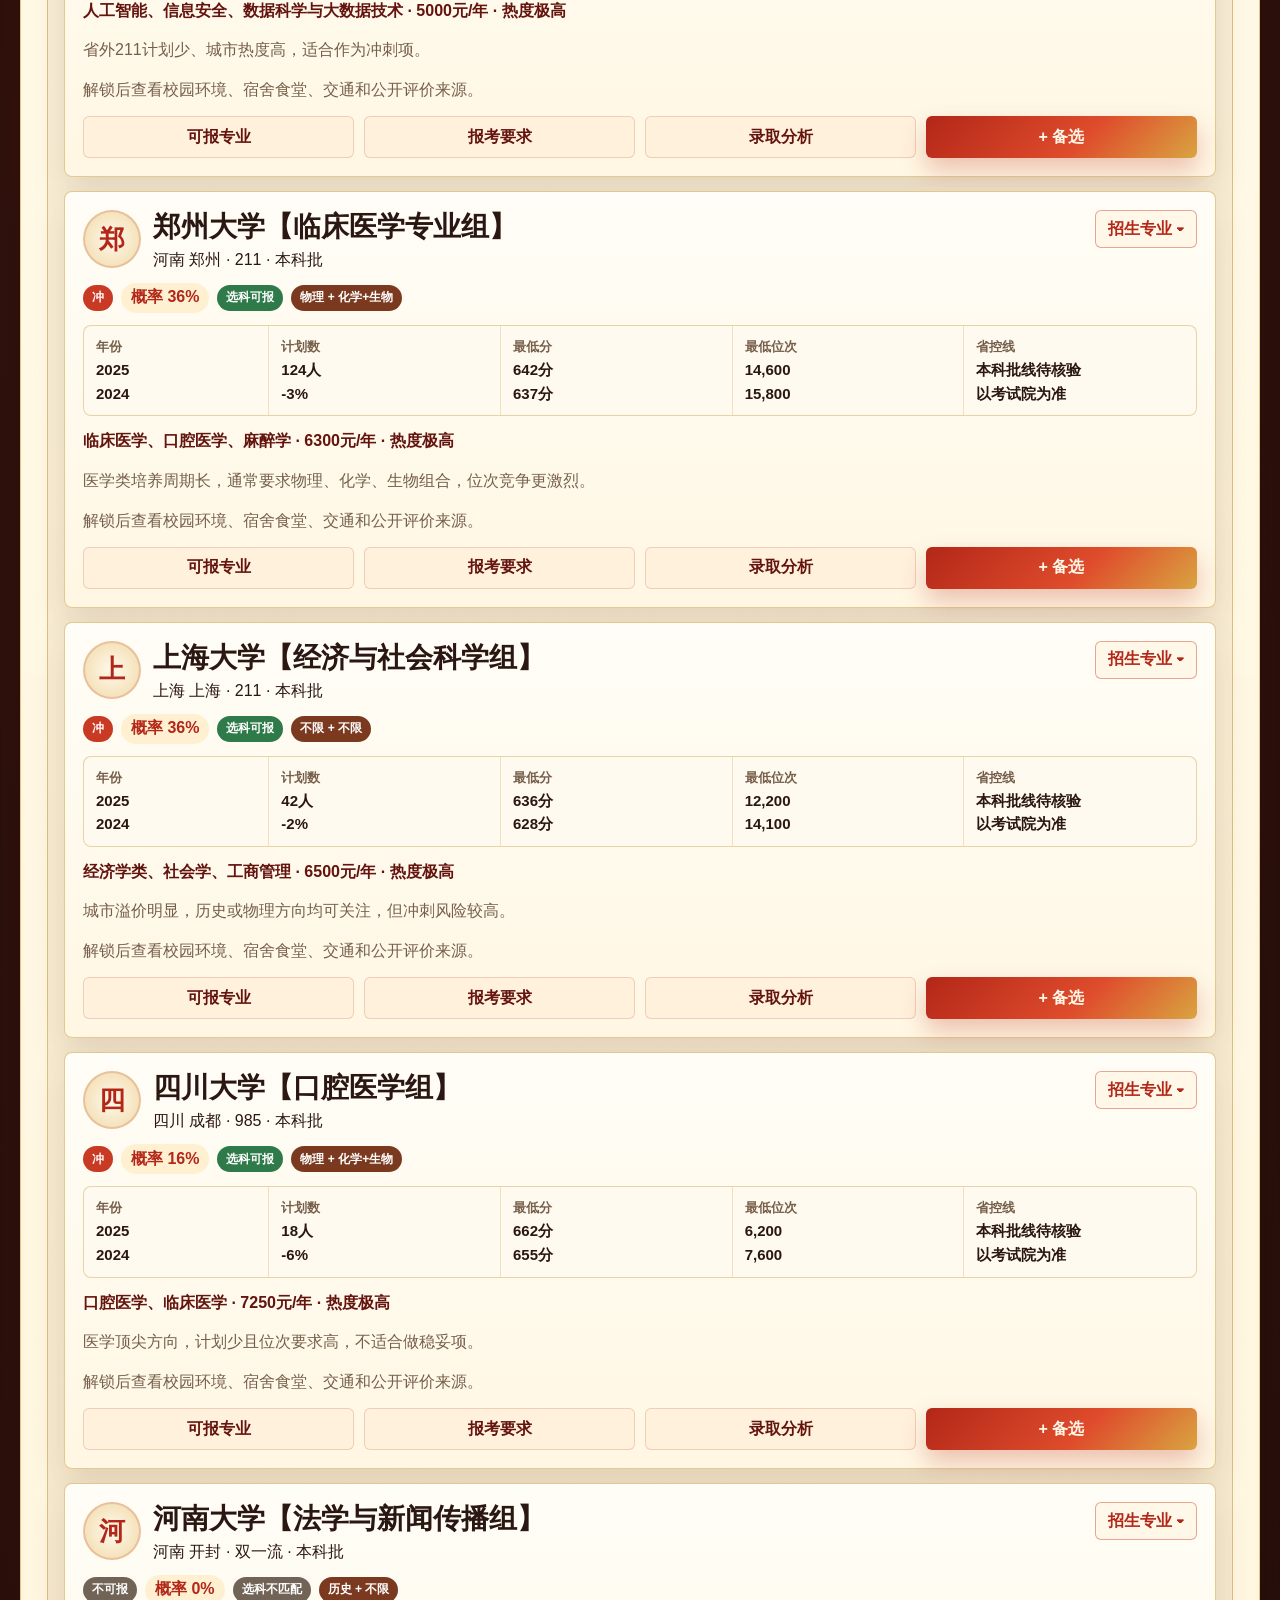
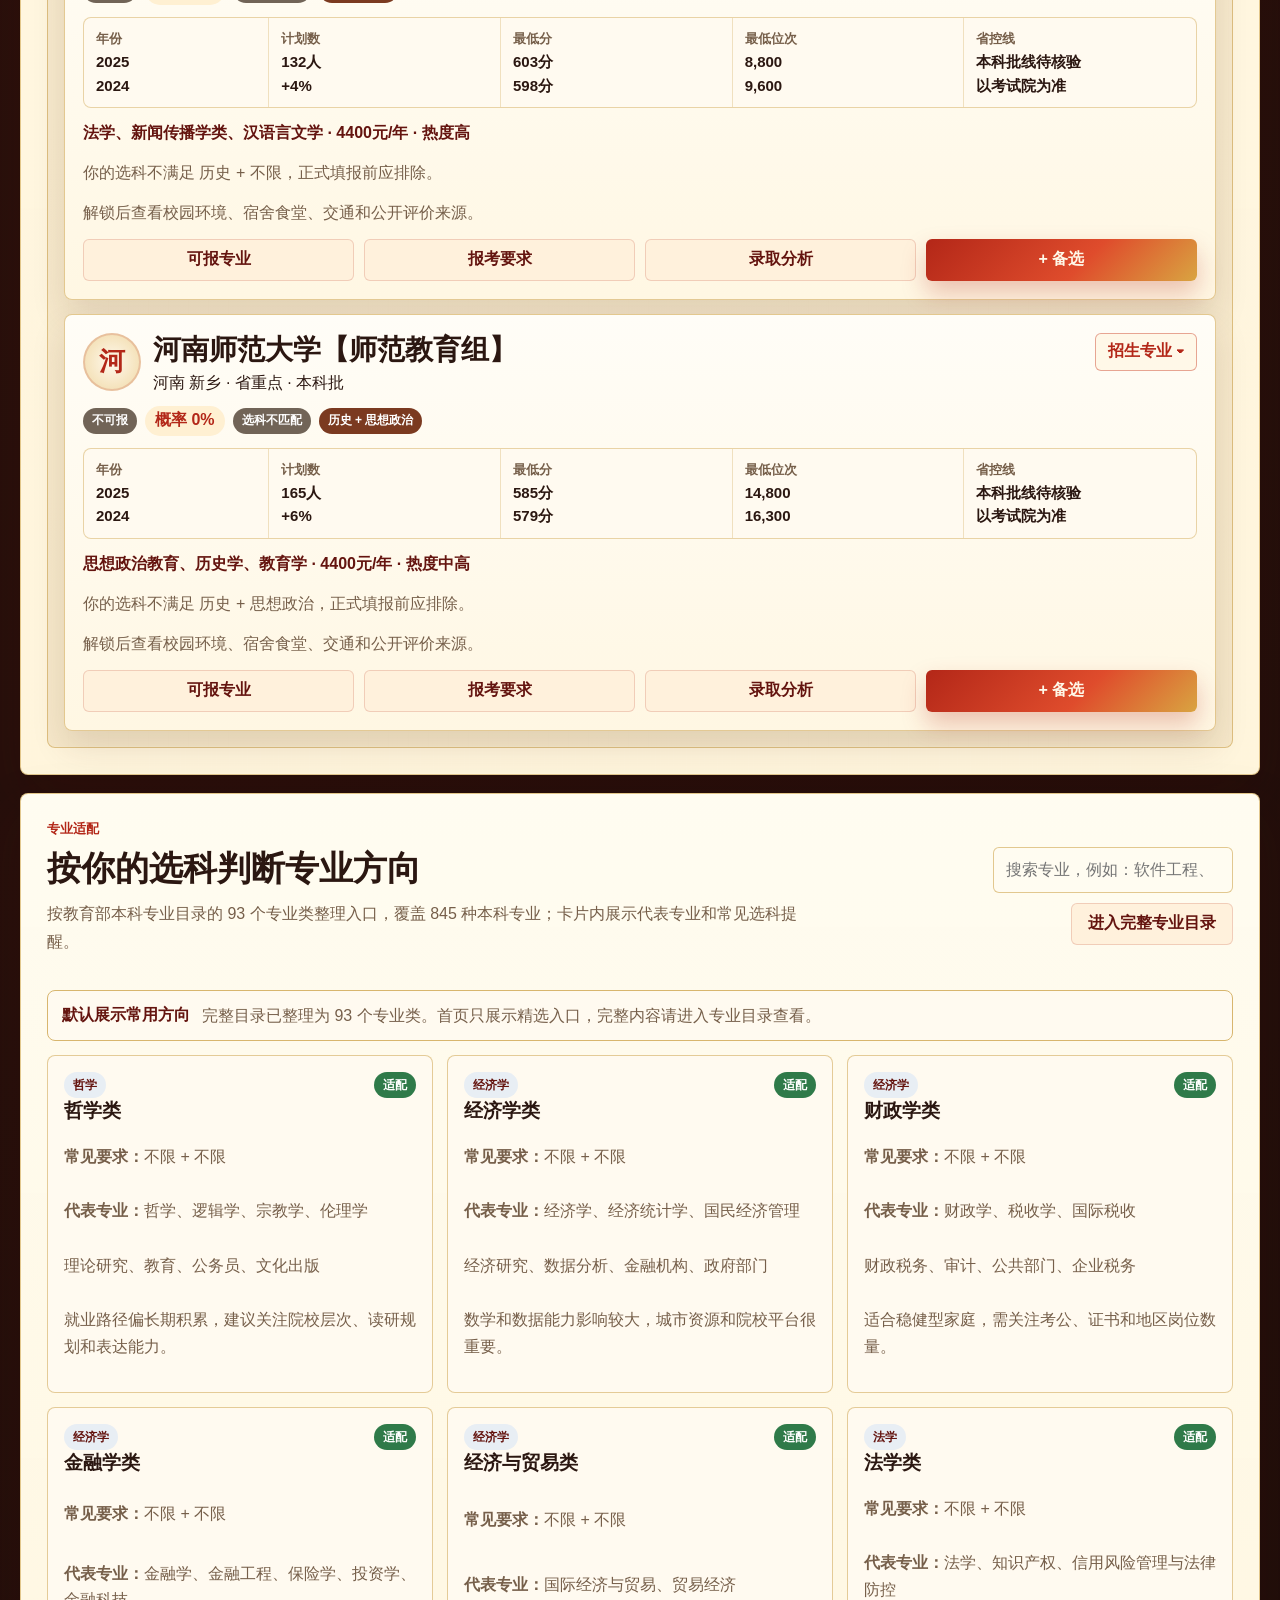
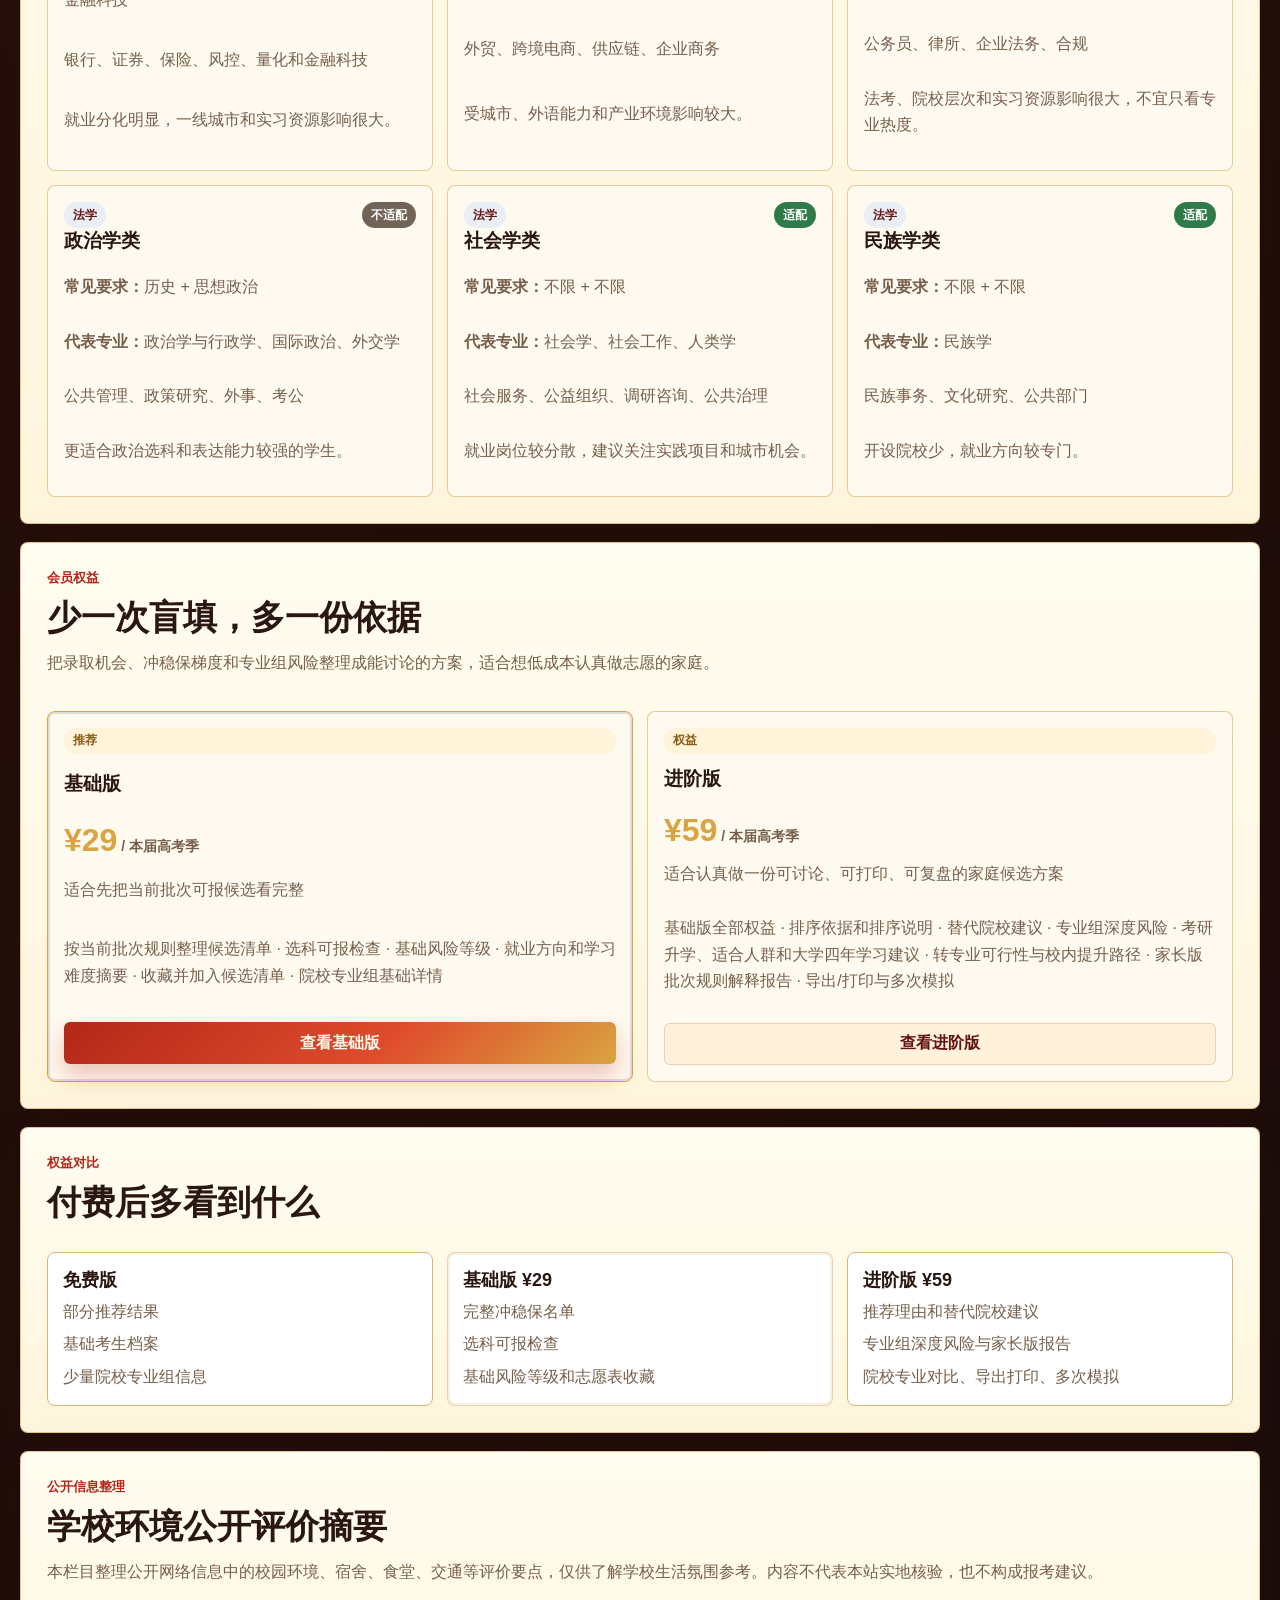
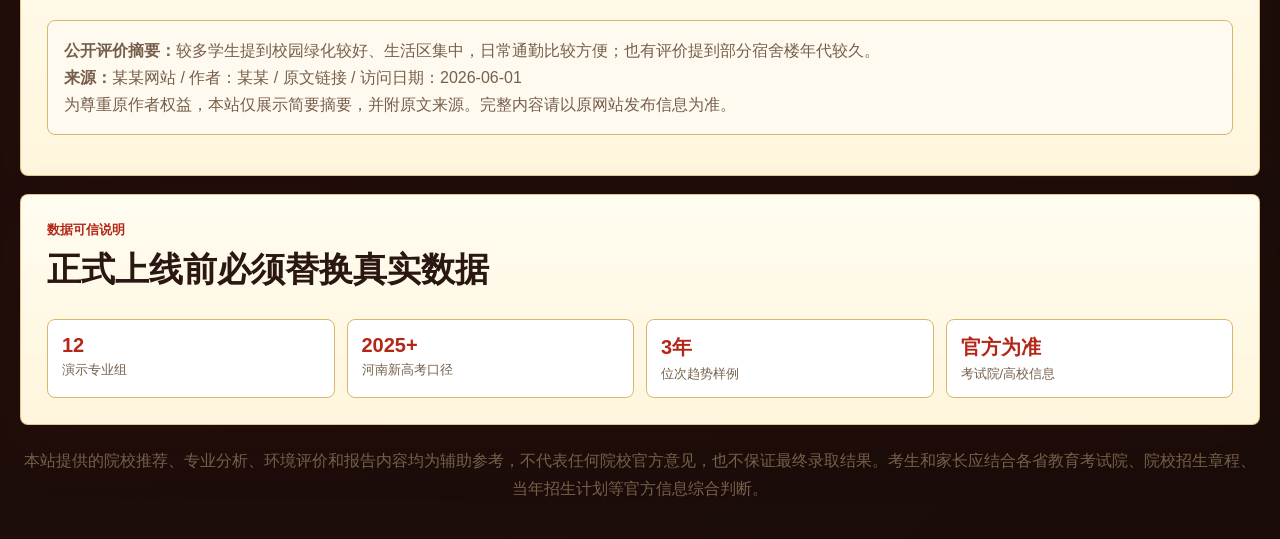
==== commit 424591d4: "Apply gold榜 redesign and compact mobile recommendations" ====
--- a/index.html
+++ b/index.html
@@ -4,7 +4,7 @@
     <meta charset="UTF-8" />
     <meta name="viewport" content="width=device-width, initial-scale=1.0" />
     <title>豫志通 - 看清风险，再填志愿</title>
-    <link rel="stylesheet" href="styles.css?v=19" />
+    <link rel="stylesheet" href="styles.css" />
   </head>
   <body>
     <header class="topbar">
@@ -16,14 +16,13 @@
         </span>
       </a>
       <nav class="nav" aria-label="主导航">
-        <a href="#recommend">候选测算</a>
-        <a href="#volunteer">风险核验</a>
-        <a href="#assessment">性格测评</a>
-        <a href="#report">核验报告</a>
-        <a href="#schools">专业组样板库</a>
-        <a href="#majors">选科专业适配</a>
-        <a href="#pricing">进阶权益</a>
-        <a href="#why-pay">进阶价值</a>
+        <a href="#recommend">智能推荐</a>
+        <a href="#volunteer">志愿诊断</a>
+        <a href="#report">报告预览</a>
+        <a href="#schools">院校专业组</a>
+        <a href="#majors">专业适配</a>
+        <a href="#pricing">会员</a>
+        <a href="#why-pay">付费价值</a>
         <a href="#environment">环境评价</a>
       </nav>
       <button class="ghost-btn" id="loginBtn" type="button">登录 / 注册</button>
@@ -41,13 +40,13 @@
         </div>
 
         <div class="mobile-hero-card">
-          <p class="mobile-eyebrow">河南2026高考志愿填报辅助</p>
-          <h1>批次规则与可报范围核验</h1>
-          <p>依据选科、分数位次和河南2026志愿设置，核对志愿单位、调剂规则与院校专业组可报范围，生成冲稳保候选清单。</p>
+          <p class="mobile-eyebrow">&#36755;&#20837;&#20998;&#25968;&#20301;&#27425;&#65292;&#20808;&#30475;&#33021;&#25253;&#21738;&#37324;</p>
+          <h1>&#27979;&#19968;&#27979;&#33021;&#19978;&#21738;&#20123;&#22823;&#23398;</h1>
+          <p>&#19981;&#35762;&#29572;&#23398;&#65292;&#19981;&#22534;&#26415;&#35821;&#65292;&#21482;&#25226;&#20381;&#25454;&#12289;&#39118;&#38505;&#21644;&#25490;&#24207;&#35762;&#28165;&#26970;&#12290;</p>
           <form class="mobile-quick-form" id="mobileQuickForm">
             <div class="mobile-form-row two">
               <label>&#39318;&#36873;&#31185;&#30446;<select id="mobilePrimarySubject"><option>&#29289;&#29702;</option><option>&#21382;&#21490;</option></select></label>
-              <label>&#25209;&#27425;<select id="mobileBatch"><option>普通本科批</option><option>普通本科提前批</option><option>普通高职（专科）提前批</option><option>普通高职（专科）批</option><option>艺术本科提前批</option><option>艺术本科批</option><option>艺术高职（专科）批</option><option>体育本科批</option><option>体育高职（专科）批</option></select></label>
+              <label>&#25209;&#27425;<select id="mobileBatch"><option>&#26412;&#31185;&#25209;</option><option>&#25552;&#21069;&#25209;</option><option>&#19987;&#31185;&#25209;</option></select></label>
             </div>
             <div class="mobile-form-row two">
               <label>&#20877;&#36873;&#19968;<select id="mobileSecondSubjectA"><option>&#21270;&#23398;</option><option>&#29983;&#29289;</option><option>&#24605;&#24819;&#25919;&#27835;</option><option>&#22320;&#29702;</option></select></label>
@@ -57,26 +56,25 @@
               <label>&#39640;&#32771;&#20998;&#25968;<input id="mobileScore" type="number" value="612" /></label>
               <label>&#27827;&#21335;&#20301;&#27425;<input id="mobileRank" type="number" value="28500" /></label>
             </div>
-            <button class="primary-btn full" type="submit">开始核验可报候选</button>
+            <button class="primary-btn full" type="submit">&#31435;&#21363;&#29983;&#25104;&#25512;&#33616;</button>
           </form>
-          <div id="mobileBatchRuleHint"></div>
         </div>
 
         <div class="mobile-profile-card" id="mobileProfileCard"></div>
 
         <div class="mobile-tool-grid">
           <button type="button" onclick="openMobileTab('recommend')"><strong>&#26234;&#33021;&#25512;&#33616;</strong><span>&#26597;&#30475;&#20914;&#31283;&#20445;</span></button>
-          <button type="button" onclick="openMobileTab('diagnosis'); setTimeout(() => document.getElementById('assessment')?.scrollIntoView({ behavior: 'smooth' }), 80)"><strong>&#24615;&#26684;&#27979;&#35780;</strong><span>AI &#29983;&#25104;&#36866;&#21512;&#26041;&#21521;</span></button>
           <button type="button" onclick="openMobileTab('diagnosis')"><strong>&#24535;&#24895;&#35786;&#26029;</strong><span>&#26816;&#26597;&#28369;&#26723;&#39118;&#38505;</span></button>
           <button type="button" onclick="openMobileTab('schools')"><strong>&#38498;&#26657;&#24211;</strong><span>&#26597;&#19987;&#19994;&#32452;</span></button>
           <button type="button" onclick="openMajorDirectory()"><strong>&#19987;&#19994;&#30446;&#24405;</strong><span>93 &#20010;&#19987;&#19994;&#31867;</span></button>
+          <button type="button" onclick="openMobileTab('account')"><strong>&#25253;&#21578;&#39044;&#35272;</strong><span>&#23478;&#24237;&#29256;&#35299;&#37322;</span></button>
           <button type="button" onclick="openMobileTab('account')"><strong>&#20250;&#21592;&#26435;&#30410;</strong><span>&#23436;&#25972;&#26041;&#26696;</span></button>
         </div>
 
         <div class="mobile-viewpoint-card">
           <span>&#25105;&#20204;&#30340;&#20570;&#27861;</span>
           <h2>&#26222;&#36890;&#23478;&#24237;&#20063;&#33021;&#30475;&#25026;&#30340;&#24535;&#24895;&#26041;&#26696;</h2>
-          <p>&#25226;&#24405;&#21462;&#26426;&#20250;&#31639;&#28165;&#26970;&#65292;&#25226;&#20914;&#31283;&#20445;&#25490;&#26126;&#30333;&#12290;&#25105;&#20204;&#20570;&#30340;&#26159;&#25226;&#36873;&#31185;&#12289;&#20301;&#27425;&#12289;&#19987;&#19994;&#32452;&#12289;&#24615;&#26684;&#27979;&#35780;&#21644;&#20445;&#24213;&#39118;&#38505;&#25972;&#29702;&#25104;&#19968;&#20221;&#21487;&#27604;&#36739;&#12289;&#21487;&#35752;&#35770;&#30340;&#26041;&#26696;&#12290;</p>
+          <p>&#25105;&#20204;&#19981;&#21334;&#32447;&#19979;&#19987;&#23478;&#26381;&#21153;&#65292;&#20063;&#19981;&#25215;&#35834;&#30334;&#20998;&#30334;&#24405;&#21462;&#12290;&#25105;&#20204;&#20570;&#30340;&#26159;&#25226;&#36873;&#31185;&#12289;&#20301;&#27425;&#12289;&#19987;&#19994;&#32452;&#12289;&#22478;&#24066;&#21644;&#20445;&#24213;&#39118;&#38505;&#25972;&#29702;&#25104;&#19968;&#20221;&#21487;&#27604;&#36739;&#12289;&#21487;&#35752;&#35770;&#30340;&#26041;&#26696;&#12290;</p>
         </div>
       </section>
 
@@ -84,17 +82,17 @@
         <div class="mobile-home-hero">
           <div class="section-kicker">河南新高考 · 移动版</div>
           <h1>看清风险，再填志愿</h1>
-          <p>先生成候选清单，再进入不同板块查看测算、风险核验、报告和专业目录。</p>
-          <button class="primary-btn" type="button" data-mobile-open="home" data-title="生成候选清单">生成候选清单</button>
+          <p>先生成基础方案，再进入不同板块查看推荐、诊断、报告和专业目录。</p>
+          <button class="primary-btn" type="button" data-mobile-open="home" data-title="生成志愿方案">生成志愿方案</button>
         </div>
         <div class="mobile-entry-grid" aria-label="功能入口">
-          <button type="button" data-mobile-open="recommend" data-title="可报候选测算"><strong>可报候选测算</strong><span>查看冲稳保候选</span></button>
-          <button type="button" data-mobile-open="volunteer" data-title="填报风险核验"><strong>填报风险核验</strong><span>检查滑档和保底</span></button>
-          <button type="button" data-mobile-open="report" data-title="规则核验报告"><strong>规则核验报告</strong><span>看家庭版说明</span></button>
-          <button type="button" data-mobile-open="schools" data-title="院校专业组"><strong>院校专业组</strong><span>核对选科可报</span></button>
+          <button type="button" data-mobile-open="recommend" data-title="智能推荐"><strong>智能推荐</strong><span>查看冲稳保结果</span></button>
+          <button type="button" data-mobile-open="volunteer" data-title="志愿诊断"><strong>志愿诊断</strong><span>检查滑档和保底</span></button>
+          <button type="button" data-mobile-open="report" data-title="报告预览"><strong>报告预览</strong><span>看家庭版报告</span></button>
+          <button type="button" data-mobile-open="schools" data-title="院校专业组"><strong>院校专业组</strong><span>查选科可报</span></button>
           <button type="button" data-mobile-directory><strong>专业目录</strong><span>查 93 个专业类</span></button>
-          <button type="button" data-mobile-open="why-pay" data-title="进阶分析价值"><strong>进阶分析价值</strong><span>看多哪些依据</span></button>
-          <button type="button" data-mobile-open="pricing" data-title="进阶权益"><strong>进阶权益</strong><span>查看版本差异</span></button>
+          <button type="button" data-mobile-open="why-pay" data-title="付费价值"><strong>付费价值</strong><span>看解锁后多什么</span></button>
+          <button type="button" data-mobile-open="pricing" data-title="会员权益"><strong>会员权益</strong><span>查看套餐</span></button>
           <button type="button" data-mobile-open="environment" data-title="环境评价"><strong>环境评价</strong><span>看公开摘要</span></button>
         </div>
       </section>
@@ -171,15 +169,9 @@
                 <label>
                   批次
                   <select id="batch">
-                    <option>普通本科批</option>
-                    <option>普通本科提前批</option>
-                    <option>普通高职（专科）提前批</option>
-                    <option>普通高职（专科）批</option>
-                    <option>艺术本科提前批</option>
-                    <option>艺术本科批</option>
-                    <option>艺术高职（专科）批</option>
-                    <option>体育本科批</option>
-                    <option>体育高职（专科）批</option>
+                    <option>本科批</option>
+                    <option>提前批</option>
+                    <option>专科批</option>
                   </select>
                 </label>
               </div>
@@ -222,11 +214,10 @@
             </div>
 
             <div class="form-actions">
-              <span>先看基础候选，再决定是否查看进阶分析</span>
-              <button class="primary-btn" type="submit">免费生成候选清单</button>
+              <span>先看基础方案，再决定是否解锁完整报告</span>
+              <button class="primary-btn" type="submit">免费生成我的志愿方案</button>
             </div>
           </form>
-          <div id="batchRuleHint"></div>
         </div>
 
         <aside class="report-preview-panel">
@@ -234,10 +225,10 @@
             <span class="badge" id="memberBadge">免费预览</span>
             <h2>当前考生档案</h2>
             <p id="profileSummary">河南 · 物理 + 化学 + 生物 · 612分 · 28500位</p>
-            <div class="meter" aria-label="报告核验完整度"><span id="meterBar"></span></div>
-            <p class="muted">免费版先做基础核验。基础版查看候选清单，进阶版查看排序依据、专业组风险、替代建议和家庭版说明。</p>
-            <button class="secondary-btn full" id="upgradeBtn" type="button">查看进阶分析</button>
-            <div class="preview-metrics" id="previewMetrics" aria-label="候选概览">
+            <div class="meter" aria-label="报告完整度"><span id="meterBar"></span></div>
+            <p class="muted">免费版先帮你看出问题。基础版看完整名单，进阶版解锁排序理由、专业组风险、替代建议和家庭版报告。</p>
+            <button class="secondary-btn full" id="upgradeBtn" type="button">查看进阶版方案</button>
+            <div class="preview-metrics" id="previewMetrics" aria-label="方案概览">
               <div>
                 <strong>--</strong>
                 <span>可报专业组</span>
@@ -258,11 +249,11 @@
           </div>
           <div class="report-divider"></div>
           <div class="report-preview-bottom">
-            <h3>核验会重点看四件事</h3>
+            <h3>方案会重点看四件事</h3>
             <p>
               按河南3+1+2模式先检查选科是否可报，再参考同方向位次区间判断冲、稳、保，重点帮你少踩坑、少漏项、少凭感觉填。
             </p>
-            <div class="summary-tags" aria-label="核验能力">
+            <div class="summary-tags" aria-label="方案能力">
               <span>选科适配</span>
               <span>位次优先</span>
               <span>专业组检查</span>
@@ -282,29 +273,29 @@
           <div class="mobile-account-head">
             <div class="mobile-avatar">&#35947;</div>
             <div>
-              <span>我的规则核验中心</span>
-              <strong>先看核验依据，再决定是否查看进阶分析</strong>
+              <span>&#25105;&#30340;&#25253;&#21578;&#20013;&#24515;</span>
+              <strong>&#20808;&#30475;&#23436;&#25972;&#20381;&#25454;&#65292;&#20877;&#20915;&#23450;&#26159;&#21542;&#20184;&#36153;</strong>
               <p>&#36866;&#21512;&#19981;&#24819;&#33457;&#20960;&#21315;&#20803;&#21672;&#35810;&#65292;&#20294;&#21448;&#19981;&#24819;&#21482;&#38752;&#38646;&#25955;&#20449;&#24687;&#22635;&#24535;&#24895;&#30340;&#23478;&#24237;&#12290;</p>
             </div>
           </div>
-          <button class="primary-btn full" type="button" onclick="openMobileTab('recommend')">查看我的候选清单</button>
+          <button class="primary-btn full" type="button" onclick="openMobileTab('recommend')">&#26597;&#30475;&#25105;&#30340;&#25512;&#33616;&#26041;&#26696;</button>
         </div>
 
         <div class="mobile-service-grid">
           <article>
             <span>&#22522;&#30784;&#29256;</span>
             <strong>&#165;29</strong>
-            <p>按当前批次规则整理候选清单、选科可报检查、基础风险等级。</p>
+            <p>&#23436;&#25972;&#20914;&#31283;&#20445;&#21517;&#21333;&#12289;&#36873;&#31185;&#21487;&#25253;&#26816;&#26597;&#12289;&#22522;&#30784;&#39118;&#38505;&#31561;&#32423;&#12290;</p>
           </article>
           <article>
             <span>&#36827;&#38454;&#29256;</span>
             <strong>&#165;59</strong>
-            <p>批次规则解释、排序依据、替代院校、家长版报告、导出打印。</p>
+            <p>&#25512;&#33616;&#29702;&#30001;&#12289;&#26367;&#20195;&#38498;&#26657;&#12289;&#23478;&#38271;&#29256;&#25253;&#21578;&#12289;&#23548;&#20986;&#25171;&#21360;&#12290;</p>
           </article>
         </div>
 
         <div class="mobile-account-tools">
-          <button type="button" onclick="openMobileTab('diagnosis')"><strong>候选清单</strong><span>查看风险核验</span></button>
+          <button type="button" onclick="openMobileTab('diagnosis')"><strong>&#24535;&#24895;&#34920;</strong><span>&#26597;&#30475;&#39118;&#38505;&#35786;&#26029;</span></button>
           <button type="button" onclick="openMobileTab('schools')"><strong>&#38498;&#26657;&#23545;&#27604;</strong><span>&#26597;&#19987;&#19994;&#32452;&#35814;&#24773;</span></button>
           <button type="button" onclick="openMajorDirectory()"><strong>&#19987;&#19994;&#30446;&#24405;</strong><span>&#30475;&#36873;&#31185;&#36866;&#37197;</span></button>
           <button type="button" id="mobileUnlockBtn"><strong>&#27169;&#25311;&#35299;&#38145;</strong><span>&#26597;&#30475;&#20250;&#21592;&#25928;&#26524;</span></button>
@@ -374,7 +365,7 @@
           </article>
           <article>
             <h3>冲稳保结构更清楚</h3>
-            <p>每个候选专业组都会标注冲、稳、保类型，并说明为什么这样分类，避免只看到学校名字却不知道怎么排序。</p>
+            <p>每所推荐院校都会标注冲、稳、保类型，并说明为什么这样分类，避免只看到学校名字却不知道怎么排序。</p>
           </article>
           <article>
             <h3>适合家长和考生一起看</h3>
@@ -382,7 +373,7 @@
           </article>
           <article>
             <span class="mini-label">免费版提示</span>
-            <p>免费版可查看部分候选专业组和基础核验。基础版查看冲稳保候选清单，进阶版继续查看排序依据、专业组深度风险、替代院校建议和家庭版说明。</p>
+            <p>免费版可查看部分推荐结果和基础分析。基础版解锁完整冲稳保名单，进阶版继续解锁排序理由、专业组深度风险、替代院校建议和家庭版报告。</p>
           </article>
           <article>
             <span class="mini-label">结果页说明</span>
@@ -398,11 +389,11 @@
       <section class="section-card" id="recommend" data-mobile-page="recommend" data-mobile-tab="recommend">
         <div class="section-head">
           <div>
-            <div class="section-kicker">可报候选测算</div>
-            <h2>先核验选科，再看冲稳保候选</h2>
-            <p class="muted">以下结果基于模拟数据和历史位次逻辑生成，仅作为志愿填报参考。实际录取结果会受到招生计划、报考人数、专业热度、政策变化等因素影响。</p>
-          </div>
-          <div class="segmented" role="tablist" aria-label="候选类别">
+            <div class="section-kicker">智能推荐</div>
+            <h2>先筛选科，再看冲稳保</h2>
+            <p class="muted">模拟数据仅供参考，正式填报以考试院和高校为准。</p>
+          </div>
+          <div class="segmented" role="tablist" aria-label="推荐类别">
             <button class="active" data-filter="all" type="button">全部</button>
             <button data-filter="冲" type="button">冲</button>
             <button data-filter="稳" type="button">稳</button>
@@ -414,29 +405,12 @@
         <div class="recommend-grid" id="recommendGrid"></div>
       </section>
 
-      <section class="section-card assessment-section" id="assessment" data-mobile-page="assessment" data-mobile-tab="diagnosis">
-        <div class="section-head">
-          <div>
-            <div class="section-kicker">AI性格与职业倾向测评</div>
-            <h2>先看适合什么，再决定专业方向</h2>
-            <p class="muted">10 道快速选择题，生成性格画像、适合专业、学习建议和当前可报院校专业组匹配提示。</p>
-          </div>
-          <button class="secondary-btn" id="resetAssessmentBtn" type="button">重新测评</button>
-        </div>
-        <div class="assessment-grid" id="assessmentQuestions"></div>
-        <div class="assessment-actions">
-          <button class="primary-btn" id="generateAssessmentBtn" type="button">生成AI测评报告</button>
-          <span id="assessmentProgress">请选择 10 道题</span>
-        </div>
-        <div class="assessment-result" id="assessmentResult"></div>
-      </section>
-
       <section class="section-card split" id="volunteer" data-mobile-page="volunteer" data-mobile-tab="diagnosis">
         <div>
           <div class="section-head compact">
             <div>
-              <div class="section-kicker">填报风险核验</div>
-              <h2>可排序候选志愿清单</h2>
+              <div class="section-kicker">志愿表诊断</div>
+              <h2>可排序志愿方案</h2>
             </div>
             <div class="button-row">
               <button class="secondary-btn" id="exportBtn" type="button">导出CSV</button>
@@ -447,7 +421,6 @@
         </div>
         <aside class="risk-panel">
           <h3>自动风险检查</h3>
-          <div id="volunteerRuleHint"></div>
           <ul id="riskList"></ul>
           <button class="primary-btn full" id="reportBtn" type="button">打印/导出报告</button>
         </aside>
@@ -456,8 +429,8 @@
       <section class="section-card" data-mobile-tab="diagnosis">
         <div class="section-head">
           <div>
-            <div class="section-kicker">填报风险核验</div>
-            <h2>本报告重点核验 6 件事</h2>
+            <div class="section-kicker">志愿避坑体检</div>
+            <h2>本报告重点检查 6 件事</h2>
             <p class="muted">不是替你做决定，而是帮你把风险看清楚。少一次盲填，多一份依据。</p>
           </div>
         </div>
@@ -474,9 +447,9 @@
       <section class="section-card" id="report" data-mobile-page="report" data-mobile-tab="account">
         <div class="section-head">
           <div>
-            <div class="section-kicker">规则核验报告</div>
-            <h2>河南3+1+2批次规则与候选报告</h2>
-            <p class="muted">这份报告不是替你做决定，也不替代考试院正式填报系统，而是帮你按当前批次规则看清候选清单、志愿单位、调剂规则、选科限制和保底强度。</p>
+            <div class="section-kicker">会员报告预览</div>
+            <h2>河南3+1+2完整报告</h2>
+            <p class="muted">这份报告不是替你做决定，而是帮你少踩坑、少漏项、少凭感觉填。重点看：学校层次、专业方向、志愿梯度、选科限制和保底强度。</p>
           </div>
           <span class="badge" id="reportStatus">部分锁定</span>
         </div>
@@ -494,25 +467,27 @@
           <article>
             <span class="mini-label">梯度结构</span>
             <h3 id="reportGradient">冲 0 · 稳 0 · 保 0</h3>
-            <p class="muted">进阶版展示更完整的候选清单和替代方案。</p>
-          </article>
-          <article>
-            <span class="mini-label">性格与选科专业适配</span>
-            <h3 id="reportAssessmentTitle">尚未测评</h3>
-            <p class="muted" id="reportAssessmentText">完成性格测评后，报告会补充适合专业、学习建议和院校专业组匹配提示。</p>
-          </article>
-        </div>
-        <div id="reportBatchRule"></div>
+            <p class="muted">会员版展示完整院校清单和替代方案。</p>
+          </article>
+        </div>
         <div class="gradient-chart" id="gradientChart" aria-label="志愿梯度图"></div>
       </section>
 
       <section class="section-card" id="schools" data-mobile-page="schools" data-mobile-tab="schools">
         <div class="section-head">
           <div>
-            <div class="section-kicker">院校专业组样板库</div>
-            <h2>河南招生专业组与选科要求核验</h2>
-          </div>
-          <div class="filter-row">
+            <div class="section-kicker">金榜专业组</div>
+            <h2>院校优先，一眼看清冲稳保</h2>
+          </div>
+          <div class="school-mode-toggle" aria-label="排序偏好">
+            <button class="active" data-school-mode="school" type="button">院校优先</button>
+            <button data-school-mode="major" type="button">专业优先</button>
+          </div>
+        </div>
+        <div class="school-ranking-board">
+          <div class="school-profile-ribbon" id="schoolProfileRibbon"></div>
+          <div class="school-risk-buckets" id="schoolRiskBuckets" aria-label="院校风险分桶"></div>
+          <div class="filter-row school-filter-row">
             <select id="schoolLevelFilter">
               <option value="all">全部层次</option>
               <option>985</option>
@@ -526,32 +501,15 @@
               <option value="ineligible">只看不可报</option>
             </select>
           </div>
-        </div>
-        <div class="school-list-summary" id="schoolListSummary"></div>
-        <div class="school-mobile-list" id="schoolMobileList"></div>
-        <div class="table-wrap">
-          <table>
-            <thead>
-              <tr>
-                <th>院校/专业组</th>
-                <th>城市</th>
-                <th>层次</th>
-                <th>选科要求</th>
-                <th>河南近三年位次</th>
-                <th>就业/难度</th>
-                <th>状态</th>
-                <th>操作</th>
-              </tr>
-            </thead>
-            <tbody id="schoolTable"></tbody>
-          </table>
+          <div class="school-list-summary" id="schoolListSummary"></div>
+          <div class="golden-school-list" id="schoolList"></div>
         </div>
       </section>
 
       <section class="section-card" id="majors" data-mobile-page="majors" data-mobile-tab="schools">
         <div class="section-head">
           <div>
-            <div class="section-kicker">选科与专业适配</div>
+            <div class="section-kicker">专业适配</div>
             <h2>按你的选科判断专业方向</h2>
             <p class="muted">按教育部本科专业目录的 93 个专业类整理入口，覆盖 845 种本科专业；卡片内展示代表专业和常见选科提醒。</p>
           </div>
@@ -570,9 +528,9 @@
       <section class="section-card" id="pricing" data-mobile-page="pricing" data-mobile-tab="account">
         <div class="section-head">
           <div>
-            <div class="section-kicker">基础版/进阶版权益</div>
+            <div class="section-kicker">会员权益</div>
             <h2>少一次盲填，多一份依据</h2>
-            <p class="muted">把录取机会参考、冲稳保梯度和专业组风险整理成能讨论的候选清单，适合想低成本认真做志愿的家庭。</p>
+            <p class="muted">把录取机会、冲稳保梯度和专业组风险整理成能讨论的方案，适合想低成本认真做志愿的家庭。</p>
           </div>
         </div>
         <div class="pricing-grid" id="pricingGrid"></div>
@@ -588,19 +546,19 @@
         <div class="unlock-table">
           <div>
             <strong>免费版</strong>
-            <span>部分候选专业组</span>
+            <span>部分推荐结果</span>
             <span>基础考生档案</span>
             <span>少量院校专业组信息</span>
           </div>
           <div>
             <strong>基础版 ¥29</strong>
-            <span>冲稳保候选清单</span>
+            <span>完整冲稳保名单</span>
             <span>选科可报检查</span>
-            <span>基础风险等级和候选收藏</span>
+            <span>基础风险等级和志愿表收藏</span>
           </div>
           <div>
             <strong>进阶版 ¥59</strong>
-            <span>排序依据和替代院校建议</span>
+            <span>推荐理由和替代院校建议</span>
             <span>专业组深度风险与家长版报告</span>
             <span>院校专业对比、导出打印、多次模拟</span>
           </div>
@@ -709,21 +667,6 @@
             <p id="schoolMajorText" class="muted"></p>
           </article>
           <article>
-            <span class="mini-label">&#23601;&#19994;&#19982;&#21319;&#23398;</span>
-            <h3 id="schoolCareerTitle">&#19987;&#19994;&#20986;&#21475;&#19982;&#32771;&#30740;&#36335;&#24452;</h3>
-            <p id="schoolCareerText" class="muted"></p>
-          </article>
-          <article>
-            <span class="mini-label">&#36866;&#21512;&#30011;&#20687;</span>
-            <h3 id="schoolFitTitle">&#36866;&#21512;&#35841;&#23398;&#65292;&#38590;&#19981;&#38590;</h3>
-            <p id="schoolFitText" class="muted"></p>
-          </article>
-          <article>
-            <span class="mini-label">&#36716;&#19987;&#19994;&#19982;&#26657;&#20869;&#36335;&#24452;</span>
-            <h3 id="schoolTransferTitle">&#36716;&#19987;&#19994;&#21487;&#34892;&#24615;</h3>
-            <p id="schoolTransferText" class="muted"></p>
-          </article>
-          <article>
             <span class="mini-label">&#20844;&#24320;&#35780;&#20215;&#25688;&#35201;</span>
             <h3>&#26657;&#22253;&#12289;&#23487;&#33293;&#12289;&#20132;&#36890;&#31561;&#20844;&#24320;&#20449;&#24687;</h3>
             <p id="schoolEnvironmentText" class="muted"></p>
@@ -740,10 +683,10 @@
     <div class="toast" id="toast" role="status" aria-live="polite"></div>
 
     <footer class="footer">
-      本站提供的院校候选测算、专业分析、环境评价和报告内容均为辅助参考，不代表任何院校官方意见，也不保证最终录取结果。考生和家长应结合各省教育考试院、院校招生章程、当年招生计划等官方信息综合判断。
+      本站提供的院校推荐、专业分析、环境评价和报告内容均为辅助参考，不代表任何院校官方意见，也不保证最终录取结果。考生和家长应结合各省教育考试院、院校招生章程、当年招生计划等官方信息综合判断。
     </footer>
 
-    <script src="data.js?v=19"></script>
-    <script src="app.js?v=19"></script>
+    <script src="data.js"></script>
+    <script src="app.js"></script>
   </body>
 </html>
--- a/styles.css
+++ b/styles.css
@@ -1,17 +1,18 @@
 :root {
-  --bg: #f4f6f8;
-  --surface: #ffffff;
-  --surface-2: #eef2f5;
-  --ink: #172635;
-  --muted: #637181;
-  --line: #d9e0e7;
-  --primary: #17324d;
-  --primary-dark: #0f253a;
-  --accent: #c98a2e;
-  --red: #b94a48;
-  --blue: #2f6fa3;
-  --green: #1e8a63;
-  --shadow: 0 16px 42px rgba(24, 38, 45, 0.07);
+  --bg: #1b0e0a;
+  --surface: #fff8e8;
+  --surface-2: #f5e6c7;
+  --ink: #2b1711;
+  --muted: #765f4a;
+  --line: #d8b66e;
+  --primary: #b32718;
+  --primary-dark: #64140f;
+  --accent: #d9a441;
+  --accent-2: #fff0b8;
+  --red: #c93a24;
+  --blue: #8f2f1b;
+  --green: #2f7a49;
+  --shadow: 0 22px 54px rgba(58, 20, 10, 0.2);
 }
 
 * {
@@ -24,9 +25,25 @@
 
 body {
   margin: 0;
-  background: var(--bg);
+  background:
+    radial-gradient(circle at 12% 8%, rgba(217, 164, 65, 0.22), transparent 24rem),
+    radial-gradient(circle at 86% 12%, rgba(201, 58, 36, 0.18), transparent 22rem),
+    linear-gradient(135deg, #1b0e0a 0%, #35120d 42%, #190c09 100%);
   color: var(--ink);
-  font-family: "Microsoft YaHei", "PingFang SC", Arial, sans-serif;
+  font-family: "Microsoft YaHei", "PingFang SC", "Noto Sans CJK SC", sans-serif;
+}
+
+body::before {
+  content: "";
+  position: fixed;
+  inset: 0;
+  z-index: -1;
+  pointer-events: none;
+  opacity: 0.42;
+  background-image:
+    linear-gradient(90deg, rgba(255, 240, 184, 0.05) 1px, transparent 1px),
+    linear-gradient(0deg, rgba(255, 240, 184, 0.04) 1px, transparent 1px);
+  background-size: 42px 42px;
 }
 
 button,
@@ -49,8 +66,8 @@
   gap: 22px;
   min-height: 72px;
   padding: 12px clamp(16px, 4vw, 48px);
-  background: rgba(255, 255, 255, 0.94);
-  border-bottom: 1px solid var(--line);
+  background: rgba(42, 15, 10, 0.9);
+  border-bottom: 1px solid rgba(217, 164, 65, 0.42);
   backdrop-filter: blur(16px);
 }
 
@@ -67,9 +84,10 @@
   width: 42px;
   height: 42px;
   border-radius: 8px;
-  background: var(--primary);
-  color: #fff;
+  background: linear-gradient(135deg, var(--primary) 0%, #e1562f 54%, var(--accent) 100%);
+  color: #fff8e8;
   font-weight: 900;
+  box-shadow: inset 0 0 0 1px rgba(255, 240, 184, 0.35), 0 10px 24px rgba(0, 0, 0, 0.24);
 }
 
 .brand strong,
@@ -77,8 +95,12 @@
   display: block;
 }
 
+.brand strong {
+  color: #fff8e8;
+}
+
 .brand small {
-  color: var(--muted);
+  color: rgba(255, 240, 184, 0.72);
   font-size: 12px;
 }
 
@@ -92,12 +114,14 @@
 .nav a {
   padding: 8px 10px;
   border-radius: 6px;
-  color: #33434a;
+  color: rgba(255, 248, 232, 0.78);
   font-size: 14px;
+  font-weight: 800;
 }
 
 .nav a:hover {
-  background: var(--surface-2);
+  background: rgba(217, 164, 65, 0.16);
+  color: #fff8e8;
 }
 
 .hero,
@@ -117,8 +141,10 @@
 .report-preview-panel,
 .section-card,
 .notice {
-  background: var(--surface);
-  border: 1px solid var(--line);
+  background:
+    linear-gradient(180deg, rgba(255, 252, 241, 0.96), rgba(255, 245, 220, 0.98)),
+    var(--surface);
+  border: 1px solid rgba(216, 182, 110, 0.74);
   border-radius: 8px;
   box-shadow: var(--shadow);
 }
@@ -127,9 +153,25 @@
   padding: clamp(22px, 3vw, 34px);
   text-align: center;
   background:
-    linear-gradient(135deg, rgba(23, 50, 77, 0.1), transparent 45%),
-    linear-gradient(0deg, rgba(201, 138, 46, 0.08), transparent 48%),
+    linear-gradient(135deg, rgba(179, 39, 24, 0.92), rgba(101, 20, 15, 0.84) 42%, rgba(43, 23, 17, 0.92)),
+    radial-gradient(circle at 84% 10%, rgba(255, 240, 184, 0.44), transparent 16rem),
     var(--surface);
+  color: #fff8e8;
+  overflow: hidden;
+  position: relative;
+}
+
+.hero-main::after {
+  content: "金榜";
+  position: absolute;
+  right: clamp(16px, 5vw, 64px);
+  bottom: -28px;
+  color: rgba(255, 240, 184, 0.11);
+  font-family: "STSong", "SimSun", serif;
+  font-size: clamp(88px, 13vw, 180px);
+  font-weight: 900;
+  line-height: 1;
+  pointer-events: none;
 }
 
 .report-preview-panel {
@@ -137,7 +179,8 @@
   flex-direction: column;
   min-height: 100%;
   padding: 20px;
-  background: #fbfcfc;
+  background:
+    linear-gradient(180deg, rgba(255, 248, 232, 0.98), rgba(246, 227, 188, 0.96));
 }
 
 .hero-copy {
@@ -168,12 +211,16 @@
   font-size: clamp(38px, 4.4vw, 58px);
   line-height: 1.05;
   letter-spacing: 0;
+  font-family: "STSong", "SimSun", "Songti SC", serif;
+  font-weight: 900;
 }
 
 h2 {
   margin-bottom: 8px;
   font-size: clamp(24px, 3vw, 34px);
   letter-spacing: 0;
+  font-family: "STSong", "SimSun", "Songti SC", serif;
+  font-weight: 900;
 }
 
 h3 {
@@ -185,6 +232,17 @@
 .muted {
   color: var(--muted);
   line-height: 1.75;
+}
+
+.hero-main .section-kicker,
+.hero-main .intro {
+  color: rgba(255, 248, 232, 0.82);
+}
+
+.hero-main .promise-line {
+  border-color: rgba(255, 240, 184, 0.46);
+  background: rgba(255, 240, 184, 0.14);
+  color: #fff8e8;
 }
 
 .intro {
@@ -199,9 +257,9 @@
   max-width: 760px;
   margin: 2px 0 0;
   padding: 9px 12px;
-  border: 1px solid rgba(23, 50, 77, 0.18);
-  border-radius: 8px;
-  background: #eef3f8;
+  border: 1px solid rgba(216, 182, 110, 0.52);
+  border-radius: 8px;
+  background: #fff0d2;
   color: var(--primary-dark);
   font-weight: 900;
   line-height: 1.6;
@@ -266,16 +324,16 @@
 select {
   width: 100%;
   height: 46px;
-  border: 1px solid var(--line);
+  border: 1px solid rgba(216, 182, 110, 0.74);
   border-radius: 6px;
   padding: 0 12px;
-  background: #fff;
+  background: rgba(255, 252, 241, 0.92);
   color: var(--ink);
 }
 
 input:focus,
 select:focus {
-  outline: 2px solid rgba(23, 50, 77, 0.18);
+  outline: 2px solid rgba(217, 164, 65, 0.28);
   border-color: var(--primary);
 }
 
@@ -292,28 +350,38 @@
   padding: 0 16px;
   cursor: pointer;
   font-weight: 900;
+  transition: transform 0.18s ease, box-shadow 0.18s ease, background 0.18s ease;
 }
 
 .primary-btn {
   border: 0;
-  background: var(--primary);
-  color: #fff;
+  background: linear-gradient(135deg, var(--primary) 0%, #df4c2c 58%, var(--accent) 100%);
+  color: #fff8e8;
+  box-shadow: 0 12px 24px rgba(179, 39, 24, 0.26);
 }
 
 .primary-btn:hover {
-  background: var(--primary-dark);
+  background: linear-gradient(135deg, var(--primary-dark) 0%, var(--primary) 62%, #d59432 100%);
+  transform: translateY(-1px);
 }
 
 .secondary-btn {
-  border: 0;
-  background: #e5f2f0;
+  border: 1px solid rgba(179, 39, 24, 0.18);
+  background: #fff1dc;
   color: var(--primary-dark);
 }
 
 .ghost-btn {
-  border: 1px solid var(--line);
-  background: #fff;
-  color: var(--ink);
+  border: 1px solid rgba(217, 164, 65, 0.55);
+  background: rgba(255, 248, 232, 0.12);
+  color: #fff8e8;
+}
+
+.section-card .ghost-btn,
+.mobile-page-header .ghost-btn,
+.school-detail-view .ghost-btn {
+  background: #fff8e8;
+  color: var(--primary-dark);
 }
 
 .form-actions {
@@ -485,33 +553,6 @@
   white-space: nowrap;
 }
 
-.batch-rule-card {
-  display: grid;
-  gap: 7px;
-  margin-top: 12px;
-  padding: 12px;
-  border: 1px solid #ead7a5;
-  border-radius: 10px;
-  background: #fffaf0;
-  color: var(--primary-dark);
-}
-
-.batch-rule-card strong {
-  font-size: 14px;
-  line-height: 1.55;
-}
-
-.batch-rule-card p,
-.batch-rule-card small {
-  margin: 0;
-  color: var(--muted);
-  line-height: 1.6;
-}
-
-.batch-rule-card small {
-  font-size: 12px;
-}
-
 .section-card {
   padding: clamp(18px, 2.5vw, 26px);
 }
@@ -540,12 +581,16 @@
   flex-wrap: wrap;
   gap: 4px;
   padding: 4px;
-  border: 1px solid var(--line);
-  border-radius: 8px;
-  background: #f7fafb;
+  border: 1px solid rgba(216, 182, 110, 0.72);
+  border-radius: 8px;
+  background: #f6e5c6;
 }
 
 .segmented button {
+  display: inline-flex;
+  align-items: center;
+  justify-content: center;
+  gap: 6px;
   min-width: 54px;
   height: 34px;
   border: 0;
@@ -556,9 +601,27 @@
   font-weight: 900;
 }
 
+.filter-count {
+  display: inline-grid;
+  place-items: center;
+  min-width: 22px;
+  height: 22px;
+  padding: 0 6px;
+  border-radius: 999px;
+  background: rgba(179, 39, 24, 0.1);
+  color: var(--primary);
+  font-size: 12px;
+  line-height: 1;
+}
+
 .segmented button.active {
-  background: var(--primary);
-  color: #fff;
+  background: linear-gradient(135deg, var(--primary), #e1562f);
+  color: #fff8e8;
+}
+
+.segmented button.active .filter-count {
+  background: rgba(255, 248, 232, 0.22);
+  color: #fff8e8;
 }
 
 .insight-strip {
@@ -571,7 +634,7 @@
 .insight-strip div {
   padding: 12px;
   border-radius: 8px;
-  background: #f7fafb;
+  background: #fffaf0;
   border: 1px solid var(--line);
 }
 
@@ -607,9 +670,9 @@
   display: grid;
   gap: 12px;
   padding: 16px;
-  border: 1px solid var(--line);
-  border-radius: 8px;
-  background: #fff;
+  border: 1px solid rgba(216, 182, 110, 0.68);
+  border-radius: 8px;
+  background: #fffaf0;
 }
 
 .rec-card.locked {
@@ -656,7 +719,7 @@
 }
 
 .risk-tag.稳 {
-  background: var(--blue);
+  background: #9b4b1f;
 }
 
 .risk-tag.保 {
@@ -665,228 +728,15 @@
 
 .risk-tag.不可报,
 .status-tag.no {
-  background: #6b7280;
+  background: #716457;
 }
 
 .subject-tag {
-  background: #375a64;
+  background: #7b3a20;
 }
 
 .status-tag.yes {
   background: var(--green);
-}
-
-.difficulty-pill {
-  display: inline-flex;
-  align-items: center;
-  min-height: 24px;
-  padding: 0 9px;
-  border-radius: 999px;
-  background: #e8eef4;
-  color: var(--primary-dark);
-  font-size: 12px;
-  font-weight: 900;
-  white-space: nowrap;
-}
-
-.difficulty-pill.easy {
-  background: #e6f4ee;
-  color: var(--green);
-}
-
-.difficulty-pill.medium {
-  background: #eef2f5;
-  color: var(--primary);
-}
-
-.difficulty-pill.medium-hard {
-  background: #fff3da;
-  color: #8a5a12;
-}
-
-.difficulty-pill.hard {
-  background: #f8e7e5;
-  color: var(--red);
-}
-
-.deep-summary,
-.major-deep-grid {
-  display: flex;
-  align-items: flex-start;
-  gap: 8px;
-  margin: 10px 0;
-  padding: 10px;
-  border: 1px solid var(--line);
-  border-radius: 8px;
-  background: #f7f9fb;
-  color: var(--muted);
-  line-height: 1.55;
-}
-
-.deep-summary span:last-child,
-.major-deep-grid span:last-child {
-  flex: 1;
-}
-
-.locked-line {
-  padding: 10px 12px;
-  border-radius: 8px;
-  background: #fff7e8;
-  color: #8a5a12;
-  font-weight: 800;
-}
-
-.assessment-section {
-  scroll-margin-top: 84px;
-}
-
-.assessment-grid {
-  display: grid;
-  grid-template-columns: repeat(2, minmax(0, 1fr));
-  gap: 12px;
-}
-
-.assessment-question {
-  display: grid;
-  gap: 12px;
-  padding: 14px;
-  border: 1px solid var(--line);
-  border-radius: 8px;
-  background: #fff;
-}
-
-.assessment-question-head {
-  display: flex;
-  align-items: flex-start;
-  gap: 10px;
-}
-
-.assessment-question-head span {
-  display: inline-flex;
-  align-items: center;
-  justify-content: center;
-  width: 28px;
-  height: 28px;
-  border-radius: 999px;
-  background: #e8eef4;
-  color: var(--primary);
-  font-size: 12px;
-  font-weight: 900;
-}
-
-.assessment-question-head strong {
-  line-height: 1.45;
-}
-
-.assessment-options {
-  display: grid;
-  gap: 8px;
-}
-
-.assessment-options button {
-  min-height: 42px;
-  border: 1px solid var(--line);
-  border-radius: 8px;
-  background: #f7f9fb;
-  color: var(--ink);
-  cursor: pointer;
-  font-weight: 800;
-  line-height: 1.45;
-  text-align: left;
-  padding: 10px 12px;
-}
-
-.assessment-options button.active {
-  border-color: var(--accent);
-  background: #fff7e8;
-  color: var(--primary-dark);
-}
-
-.assessment-actions {
-  display: flex;
-  align-items: center;
-  gap: 12px;
-  margin-top: 14px;
-}
-
-.assessment-actions span {
-  color: var(--muted);
-  font-weight: 800;
-}
-
-.assessment-result {
-  margin-top: 16px;
-}
-
-.assessment-empty,
-.assessment-profile-card,
-.assessment-result-grid article,
-.assessment-match-card {
-  padding: 14px;
-  border: 1px solid var(--line);
-  border-radius: 8px;
-  background: #fff;
-}
-
-.assessment-profile-card {
-  margin-bottom: 12px;
-}
-
-.assessment-profile-card h3 {
-  margin: 10px 0;
-}
-
-.assessment-profile-card p,
-.assessment-empty p {
-  color: var(--muted);
-  line-height: 1.7;
-}
-
-.assessment-result-grid {
-  display: grid;
-  grid-template-columns: minmax(0, 0.9fr) minmax(0, 1.1fr);
-  gap: 12px;
-}
-
-.assessment-result-grid ul {
-  display: grid;
-  gap: 8px;
-  margin: 10px 0 0;
-  padding: 0;
-  list-style: none;
-}
-
-.assessment-result-grid li {
-  display: grid;
-  gap: 4px;
-  padding: 10px;
-  border-radius: 8px;
-  background: #f7f9fb;
-}
-
-.assessment-result-grid li span,
-.assessment-match-card span,
-.assessment-match-card p {
-  color: var(--muted);
-  line-height: 1.6;
-}
-
-.assessment-match-grid {
-  display: grid;
-  gap: 10px;
-  margin-top: 10px;
-}
-
-.assessment-match-card {
-  display: grid;
-  gap: 7px;
-}
-
-.assessment-match-line {
-  padding: 10px 12px;
-  border-left: 3px solid var(--accent);
-  border-radius: 8px;
-  background: #fff7e8;
 }
 
 .stats {
@@ -919,6 +769,287 @@
   font-weight: 900;
 }
 
+.school-mode-toggle {
+  display: inline-flex;
+  gap: 4px;
+  padding: 5px;
+  border: 1px solid rgba(216, 182, 110, 0.75);
+  border-radius: 999px;
+  background: #fff8e8;
+  box-shadow: inset 0 0 0 1px rgba(179, 39, 24, 0.06);
+}
+
+.school-mode-toggle button {
+  min-width: 104px;
+  height: 38px;
+  border: 0;
+  border-radius: 999px;
+  background: transparent;
+  color: var(--primary-dark);
+  cursor: pointer;
+  font-weight: 900;
+}
+
+.school-mode-toggle button.active {
+  background: linear-gradient(135deg, var(--primary), #e45a32);
+  color: #fff8e8;
+  box-shadow: 0 8px 18px rgba(179, 39, 24, 0.25);
+}
+
+.school-ranking-board {
+  display: grid;
+  gap: 14px;
+  padding: 16px;
+  border: 1px solid rgba(216, 182, 110, 0.82);
+  border-radius: 8px;
+  background:
+    linear-gradient(180deg, rgba(255, 248, 232, 0.92), rgba(245, 230, 199, 0.92)),
+    repeating-linear-gradient(90deg, rgba(179, 39, 24, 0.04) 0 1px, transparent 1px 20px);
+}
+
+.school-profile-ribbon {
+  display: grid;
+  grid-template-columns: 1.4fr repeat(3, minmax(0, 1fr));
+  gap: 10px;
+  padding: 14px;
+  border-radius: 8px;
+  background: linear-gradient(135deg, #b32718 0%, #d84a2b 55%, #e4a945 100%);
+  color: #fff8e8;
+  box-shadow: 0 16px 30px rgba(179, 39, 24, 0.26);
+}
+
+.school-profile-ribbon div {
+  min-width: 0;
+  padding: 0 12px;
+  border-left: 1px solid rgba(255, 240, 184, 0.28);
+}
+
+.school-profile-ribbon div:first-child {
+  border-left: 0;
+}
+
+.school-profile-ribbon span,
+.school-profile-ribbon strong {
+  display: block;
+}
+
+.school-profile-ribbon span {
+  margin-bottom: 4px;
+  color: rgba(255, 248, 232, 0.78);
+  font-size: 12px;
+  font-weight: 900;
+}
+
+.school-profile-ribbon strong {
+  overflow-wrap: anywhere;
+  font-size: clamp(17px, 2vw, 24px);
+  line-height: 1.25;
+}
+
+.school-risk-buckets {
+  display: grid;
+  grid-template-columns: repeat(5, minmax(0, 1fr));
+  gap: 0;
+  overflow: hidden;
+  border: 1px solid rgba(216, 182, 110, 0.72);
+  border-radius: 8px;
+  background: #fffaf0;
+}
+
+.school-risk-buckets button {
+  display: grid;
+  grid-template-columns: 1fr auto;
+  align-items: center;
+  min-height: 58px;
+  padding: 10px 16px;
+  border: 0;
+  border-right: 1px solid rgba(216, 182, 110, 0.42);
+  background: transparent;
+  color: var(--ink);
+  cursor: pointer;
+  font-weight: 900;
+}
+
+.school-risk-buckets button:last-child {
+  border-right: 0;
+}
+
+.school-risk-buckets button.active {
+  background: #fff0d2;
+  color: var(--primary);
+  box-shadow: inset 0 -4px 0 var(--primary);
+}
+
+.school-risk-buckets strong {
+  font-size: 18px;
+}
+
+.school-risk-buckets span {
+  display: grid;
+  place-items: center;
+  min-width: 34px;
+  height: 30px;
+  border-radius: 999px;
+  background: rgba(179, 39, 24, 0.1);
+  color: var(--primary);
+}
+
+.school-filter-row {
+  align-items: center;
+  justify-content: flex-start;
+}
+
+.school-ranking-board .school-list-summary {
+  display: grid;
+  gap: 4px;
+  padding: 12px 14px;
+  border: 1px solid rgba(216, 182, 110, 0.58);
+  border-radius: 8px;
+  background: rgba(255, 250, 240, 0.88);
+  color: var(--primary-dark);
+}
+
+.school-ranking-board .school-list-summary span {
+  color: var(--muted);
+  line-height: 1.55;
+}
+
+.golden-school-list {
+  display: grid;
+  gap: 14px;
+}
+
+.golden-school-card {
+  display: grid;
+  gap: 12px;
+  padding: 18px;
+  border: 1px solid rgba(216, 182, 110, 0.72);
+  border-radius: 8px;
+  background:
+    linear-gradient(180deg, #fffdf7 0%, #fff7e3 100%);
+  box-shadow: 0 16px 34px rgba(73, 32, 16, 0.12);
+}
+
+.golden-school-top {
+  display: grid;
+  grid-template-columns: auto minmax(0, 1fr) auto;
+  gap: 12px;
+  align-items: start;
+}
+
+.school-seal {
+  display: grid;
+  place-items: center;
+  width: 58px;
+  height: 58px;
+  border: 2px solid rgba(179, 39, 24, 0.18);
+  border-radius: 50%;
+  background: radial-gradient(circle, #fff9ed 0%, #f0d9a6 100%);
+  color: var(--primary);
+  font-family: "STSong", "SimSun", serif;
+  font-size: 26px;
+  font-weight: 900;
+}
+
+.golden-school-top h3 {
+  margin: 0 0 6px;
+  font-family: "STSong", "SimSun", serif;
+  font-size: clamp(22px, 2.2vw, 30px);
+  line-height: 1.2;
+}
+
+.golden-school-top p,
+.school-major-line,
+.golden-school-card .muted {
+  margin: 0;
+}
+
+.major-drop-btn {
+  min-height: 38px;
+  padding: 0 12px;
+  border: 1px solid rgba(201, 58, 36, 0.44);
+  border-radius: 6px;
+  background: #fff8e8;
+  color: var(--primary);
+  cursor: pointer;
+  font-weight: 900;
+  white-space: nowrap;
+}
+
+.golden-school-status {
+  display: flex;
+  align-items: center;
+  gap: 8px;
+  flex-wrap: wrap;
+}
+
+.school-chance {
+  display: inline-flex;
+  align-items: center;
+  min-height: 30px;
+  padding: 0 10px;
+  border-radius: 999px;
+  background: #fff0d2;
+  color: var(--primary);
+  font-weight: 900;
+}
+
+.school-data-board {
+  display: grid;
+  grid-template-columns: 0.8fr repeat(4, minmax(0, 1fr));
+  overflow: hidden;
+  border: 1px solid rgba(216, 182, 110, 0.56);
+  border-radius: 8px;
+  background: #fffaf0;
+}
+
+.school-data-board div {
+  display: grid;
+  gap: 5px;
+  padding: 12px;
+  border-right: 1px solid rgba(216, 182, 110, 0.38);
+}
+
+.school-data-board div:last-child {
+  border-right: 0;
+}
+
+.school-data-board span {
+  color: var(--muted);
+  font-size: 13px;
+  font-weight: 900;
+}
+
+.school-data-board strong {
+  color: var(--ink);
+  font-size: 15px;
+  line-height: 1.25;
+}
+
+.school-major-line {
+  color: var(--primary-dark);
+  font-weight: 900;
+  line-height: 1.65;
+}
+
+.golden-school-actions {
+  display: grid;
+  grid-template-columns: repeat(4, minmax(0, 1fr));
+  gap: 10px;
+}
+
+.golden-school-actions button {
+  width: 100%;
+}
+
+.empty-school-state {
+  padding: 24px;
+  border: 1px dashed rgba(179, 39, 24, 0.32);
+  border-radius: 8px;
+  background: rgba(255, 248, 232, 0.82);
+  text-align: center;
+}
+
 .split {
   display: grid;
   grid-template-columns: minmax(0, 1fr) 340px;
@@ -1016,8 +1147,8 @@
 }
 
 th {
-  background: #f7fafb;
-  color: #405158;
+  background: #fff0d2;
+  color: var(--primary-dark);
   font-size: 14px;
 }
 
@@ -1042,7 +1173,7 @@
   padding: 12px 14px;
   border: 1px solid var(--line);
   border-radius: 8px;
-  background: #f8fbfb;
+  background: #fffaf0;
 }
 
 .major-summary strong {
@@ -1162,8 +1293,8 @@
   padding: 16px;
   border: 1px solid var(--line);
   border-radius: 8px;
-  background: #f8fbfb;
-  color: #31434a;
+  background: #fffaf0;
+  color: var(--ink);
   line-height: 1.75;
 }
 
@@ -1349,7 +1480,7 @@
   padding: 10px;
   border: 1px solid var(--line);
   border-radius: 8px;
-  background: #f7fafb;
+  background: #fffaf0;
 }
 
 .admission-trend strong,
@@ -1441,11 +1572,29 @@
   .field-grid.three {
     grid-template-columns: repeat(2, minmax(0, 1fr));
   }
+
+  .school-profile-ribbon {
+    grid-template-columns: repeat(2, minmax(0, 1fr));
+  }
+
+  .school-data-board {
+    grid-template-columns: repeat(2, minmax(0, 1fr));
+  }
+
+  .school-data-board div {
+    border-bottom: 1px solid rgba(216, 182, 110, 0.38);
+  }
+
+  .golden-school-actions {
+    grid-template-columns: repeat(2, minmax(0, 1fr));
+  }
 }
 
 @media (max-width: 720px) {
   body {
-    background: #f7f8fa;
+    background:
+      radial-gradient(circle at 16% 4%, rgba(217, 164, 65, 0.18), transparent 17rem),
+      linear-gradient(180deg, #2a0f0a 0%, #fff2d6 360px, #f8ead0 100%);
   }
 
   .topbar {
@@ -1554,7 +1703,7 @@
     padding: 12px;
     border: 1px solid var(--line);
     border-radius: 8px;
-    background: #fff;
+    background: rgba(42, 15, 10, 0.94);
   }
 
   .mobile-page-active .mobile-page-header .ghost-btn {
@@ -1615,6 +1764,142 @@
     grid-template-columns: 1fr;
   }
 
+  body[data-mobile-tab="recommend"] #recommend {
+    padding: 12px;
+  }
+
+  body[data-mobile-tab="recommend"] #recommend .section-head {
+    display: grid;
+    gap: 10px;
+    margin-bottom: 10px;
+  }
+
+  body[data-mobile-tab="recommend"] #recommend .section-kicker {
+    margin-bottom: 2px;
+    font-size: 12px;
+  }
+
+  body[data-mobile-tab="recommend"] #recommend h2 {
+    margin: 0;
+    font-size: 23px;
+    line-height: 1.15;
+  }
+
+  body[data-mobile-tab="recommend"] #recommend .section-head p {
+    max-width: none;
+    margin: 4px 0 0;
+    color: var(--muted);
+    font-size: 13px;
+    line-height: 1.45;
+  }
+
+  body[data-mobile-tab="recommend"] #recommend .segmented {
+    display: grid;
+    grid-template-columns: repeat(5, minmax(0, 1fr));
+    gap: 5px;
+    padding: 5px;
+    border-radius: 14px;
+    background: #fff8e8;
+  }
+
+  body[data-mobile-tab="recommend"] #recommend .segmented button {
+    display: grid;
+    gap: 2px;
+    min-width: 0;
+    height: 48px;
+    padding: 4px 2px;
+    border-radius: 10px;
+    font-size: 13px;
+  }
+
+  body[data-mobile-tab="recommend"] #recommend .segmented button span {
+    line-height: 1.1;
+  }
+
+  body[data-mobile-tab="recommend"] #recommend .filter-count {
+    min-width: 22px;
+    height: 20px;
+    margin: 0 auto;
+    font-size: 12px;
+  }
+
+  body[data-mobile-tab="recommend"] #recommend .insight-strip {
+    display: none;
+  }
+
+  body[data-mobile-tab="recommend"] #recommend .recommend-grid {
+    gap: 10px;
+  }
+
+  .school-mode-toggle {
+    width: 100%;
+  }
+
+  .school-mode-toggle button {
+    flex: 1;
+    min-width: 0;
+  }
+
+  .school-ranking-board {
+    padding: 12px;
+  }
+
+  .school-profile-ribbon,
+  .school-risk-buckets,
+  .golden-school-top,
+  .school-data-board,
+  .golden-school-actions {
+    grid-template-columns: 1fr;
+  }
+
+  .school-profile-ribbon div {
+    padding: 8px 0;
+    border-left: 0;
+    border-top: 1px solid rgba(255, 240, 184, 0.22);
+  }
+
+  .school-profile-ribbon div:first-child {
+    border-top: 0;
+  }
+
+  .school-risk-buckets {
+    gap: 6px;
+    padding: 6px;
+    border: 0;
+    background: transparent;
+  }
+
+  .school-risk-buckets button {
+    min-height: 48px;
+    border: 1px solid rgba(216, 182, 110, 0.52);
+    border-radius: 8px;
+    background: #fffaf0;
+  }
+
+  .golden-school-card {
+    padding: 14px;
+  }
+
+  .golden-school-top {
+    position: relative;
+  }
+
+  .school-seal {
+    width: 48px;
+    height: 48px;
+    font-size: 22px;
+  }
+
+  .major-drop-btn {
+    width: 100%;
+  }
+
+  .school-data-board div {
+    grid-template-columns: 78px 1fr 1fr;
+    align-items: center;
+    border-right: 0;
+  }
+
   #pricing .pricing-grid {
     grid-template-columns: 1fr;
   }
@@ -1677,7 +1962,10 @@
     flex-direction: row;
     align-items: center;
     padding: 10px 14px;
-    background: #fff;
+    background:
+      linear-gradient(180deg, rgba(255, 248, 232, 0.96), rgba(247, 224, 180, 0.94));
+    border-bottom: 1px solid rgba(216, 182, 110, 0.78);
+    box-shadow: 0 10px 24px rgba(73, 32, 16, 0.14);
   }
 
   .topbar > .ghost-btn {
@@ -1686,6 +1974,10 @@
 
   .brand small {
     display: none;
+  }
+
+  .brand strong {
+    color: var(--primary-dark);
   }
 
   .brand-mark {
@@ -1878,7 +2170,14 @@
     display: flex;
     align-items: center;
     justify-content: space-between;
+    gap: 12px;
     margin-bottom: 12px;
+    padding: 14px;
+    border: 1px solid rgba(216, 182, 110, 0.68);
+    border-radius: 16px;
+    background:
+      linear-gradient(135deg, rgba(255, 250, 240, 0.96), rgba(250, 229, 190, 0.94));
+    box-shadow: 0 12px 26px rgba(73, 32, 16, 0.12);
   }
 
   .mobile-app-top div {
@@ -1900,10 +2199,11 @@
   .mobile-app-top button {
     min-height: 36px;
     padding: 0 14px;
-    border: 1px solid var(--line);
+    border: 1px solid rgba(179, 39, 24, 0.34);
     border-radius: 999px;
-    background: #fff;
+    background: #fff8e8;
     color: var(--primary);
+    box-shadow: 0 8px 18px rgba(179, 39, 24, 0.12);
     font-weight: 900;
   }
 
@@ -1913,13 +2213,13 @@
     padding: 16px;
     border: 1px solid var(--line);
     border-radius: 16px;
-    background: #fff;
-    box-shadow: 0 12px 28px rgba(15, 37, 58, 0.08);
+    background: #fff8e8;
+    box-shadow: 0 12px 28px rgba(58, 20, 10, 0.14);
   }
 
   .mobile-hero-card {
-    background: linear-gradient(180deg, #17324d 0%, #24496b 100%);
-    color: #fff;
+    background: linear-gradient(180deg, #b32718 0%, #64140f 100%);
+    color: #fff8e8;
   }
 
   .mobile-eyebrow {
@@ -2006,7 +2306,7 @@
   .mobile-profile-stats span {
     padding: 10px;
     border-radius: 10px;
-    background: #f4f6f8;
+    background: #fff0d2;
     text-align: center;
   }
 
@@ -2130,14 +2430,14 @@
 
   .school-mobile-ranks {
     display: grid;
-    grid-template-columns: repeat(2, minmax(0, 1fr));
+    grid-template-columns: 1fr;
     gap: 8px;
   }
 
   .school-mobile-ranks div {
     padding: 10px;
     border-radius: 10px;
-    background: #f7fafb;
+    background: #fff0d2;
   }
 
   .school-mobile-ranks span,
@@ -2157,126 +2457,10 @@
     font-size: 15px;
   }
 
-  .rank-compare-note {
-    padding: 10px 12px;
-    border: 1px solid #dbe8f2;
-    border-radius: 10px;
-    background: #f7fbfd;
-    color: var(--primary-dark);
-    font-size: 13px;
-    font-weight: 800;
-    line-height: 1.55;
-  }
-
-  .admission-compare {
-    overflow: hidden;
-    border: 1px solid var(--line);
-    border-radius: 10px;
-    background: #fff;
-  }
-
-  .admission-compare-title {
-    display: flex;
-    justify-content: space-between;
-    gap: 10px;
-    align-items: flex-end;
-    padding: 10px;
-    background: #f7fafb;
-  }
-
-  .admission-compare-title strong,
-  .admission-compare-title span {
-    display: block;
-  }
-
-  .admission-compare-title strong {
-    color: var(--ink);
-    font-size: 14px;
-  }
-
-  .admission-compare-title span {
-    color: var(--muted);
-    font-size: 11px;
-    text-align: right;
-  }
-
-  .admission-compare table {
-    width: 100%;
-    border-collapse: collapse;
-    table-layout: fixed;
-  }
-
-  .admission-compare th,
-  .admission-compare td {
-    padding: 8px 6px;
-    border-top: 1px solid var(--line);
-    color: var(--primary);
-    font-size: 12px;
-    text-align: left;
-    vertical-align: middle;
-    word-break: keep-all;
-  }
-
-  .admission-compare th {
-    background: #fbf7ed;
-    color: var(--muted);
-    font-weight: 900;
-  }
-
-  .admission-compare td {
-    font-weight: 800;
-  }
-
-  .rank-gap {
-    display: inline-flex;
-    align-items: center;
-    min-height: 22px;
-    padding: 0 6px;
-    border-radius: 999px;
-    font-size: 11px;
-    font-weight: 900;
-    white-space: nowrap;
-  }
-
-  .rank-gap.better {
-    background: #e6f4ee;
-    color: var(--green);
-  }
-
-  .rank-gap.close {
-    background: #fff3da;
-    color: #8a5a12;
-  }
-
-  .rank-gap.worse {
-    background: #f8e7e5;
-    color: var(--red);
-  }
-
-  .rank-gap.neutral {
-    background: #eef2f5;
-    color: var(--primary);
-  }
-
   .school-mobile-card p {
     margin: 0;
     color: var(--muted);
     line-height: 1.65;
-  }
-
-  .school-mobile-deep {
-    display: grid;
-    gap: 6px;
-    padding: 10px;
-    border: 1px solid var(--line);
-    border-radius: 8px;
-    background: #f7f9fb;
-  }
-
-  .deep-summary,
-  .major-deep-grid {
-    display: grid;
-    gap: 7px;
   }
 
   .school-mobile-actions {
@@ -2304,14 +2488,14 @@
   .mobile-principle-list {
     border: 1px solid var(--line);
     border-radius: 16px;
-    background: #fff;
-    box-shadow: 0 12px 28px rgba(15, 37, 58, 0.08);
+    background: #fff8e8;
+    box-shadow: 0 12px 28px rgba(58, 20, 10, 0.14);
   }
 
   .mobile-account-card {
     padding: 16px;
-    background: linear-gradient(180deg, #17324d 0%, #24496b 100%);
-    color: #fff;
+    background: linear-gradient(180deg, #b32718 0%, #64140f 100%);
+    color: #fff8e8;
   }
 
   .mobile-account-head {
@@ -2396,7 +2580,7 @@
     padding: 12px;
     border: 1px solid var(--line);
     border-radius: 12px;
-    background: #f7fafb;
+    background: #fff0d2;
     color: var(--ink);
     text-align: left;
   }
@@ -2422,7 +2606,7 @@
     gap: 4px;
     padding: 12px;
     border-radius: 12px;
-    background: #f7fafb;
+    background: #fff0d2;
   }
 
   .mobile-principle-list span {
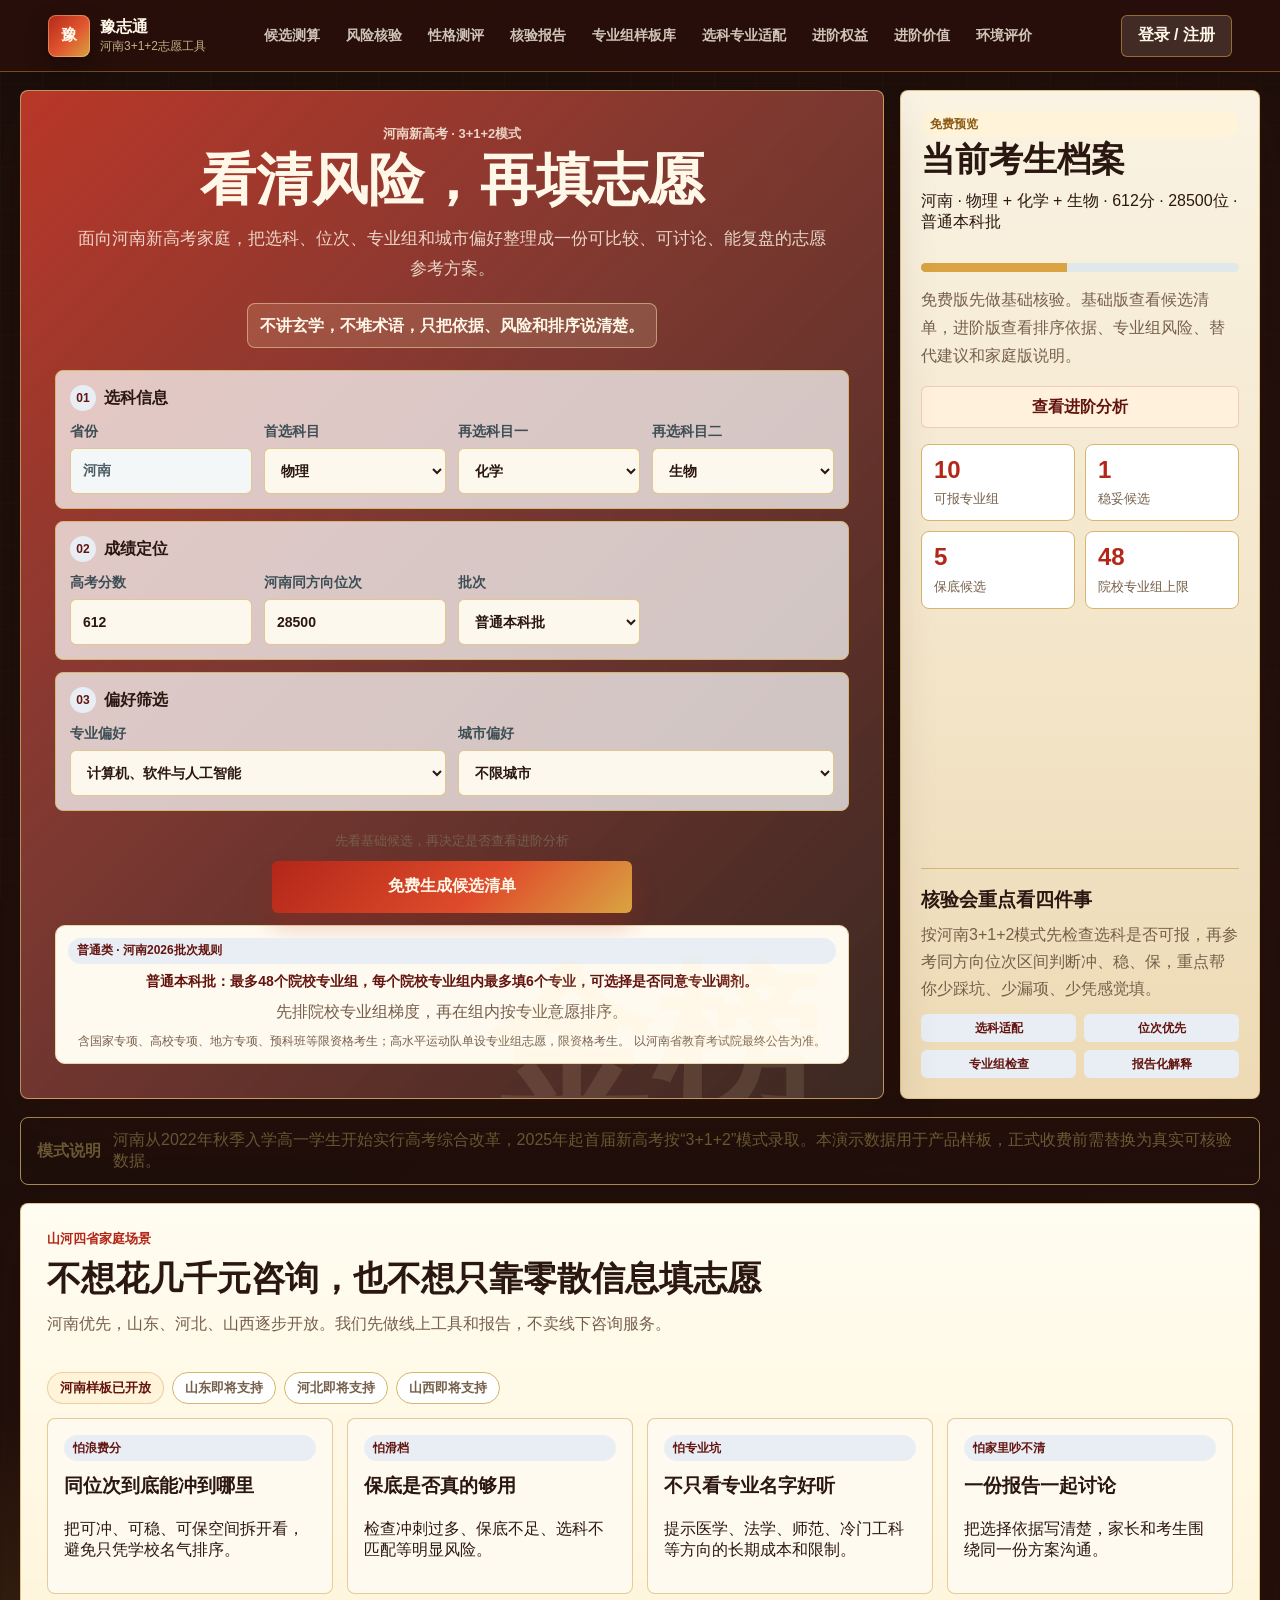
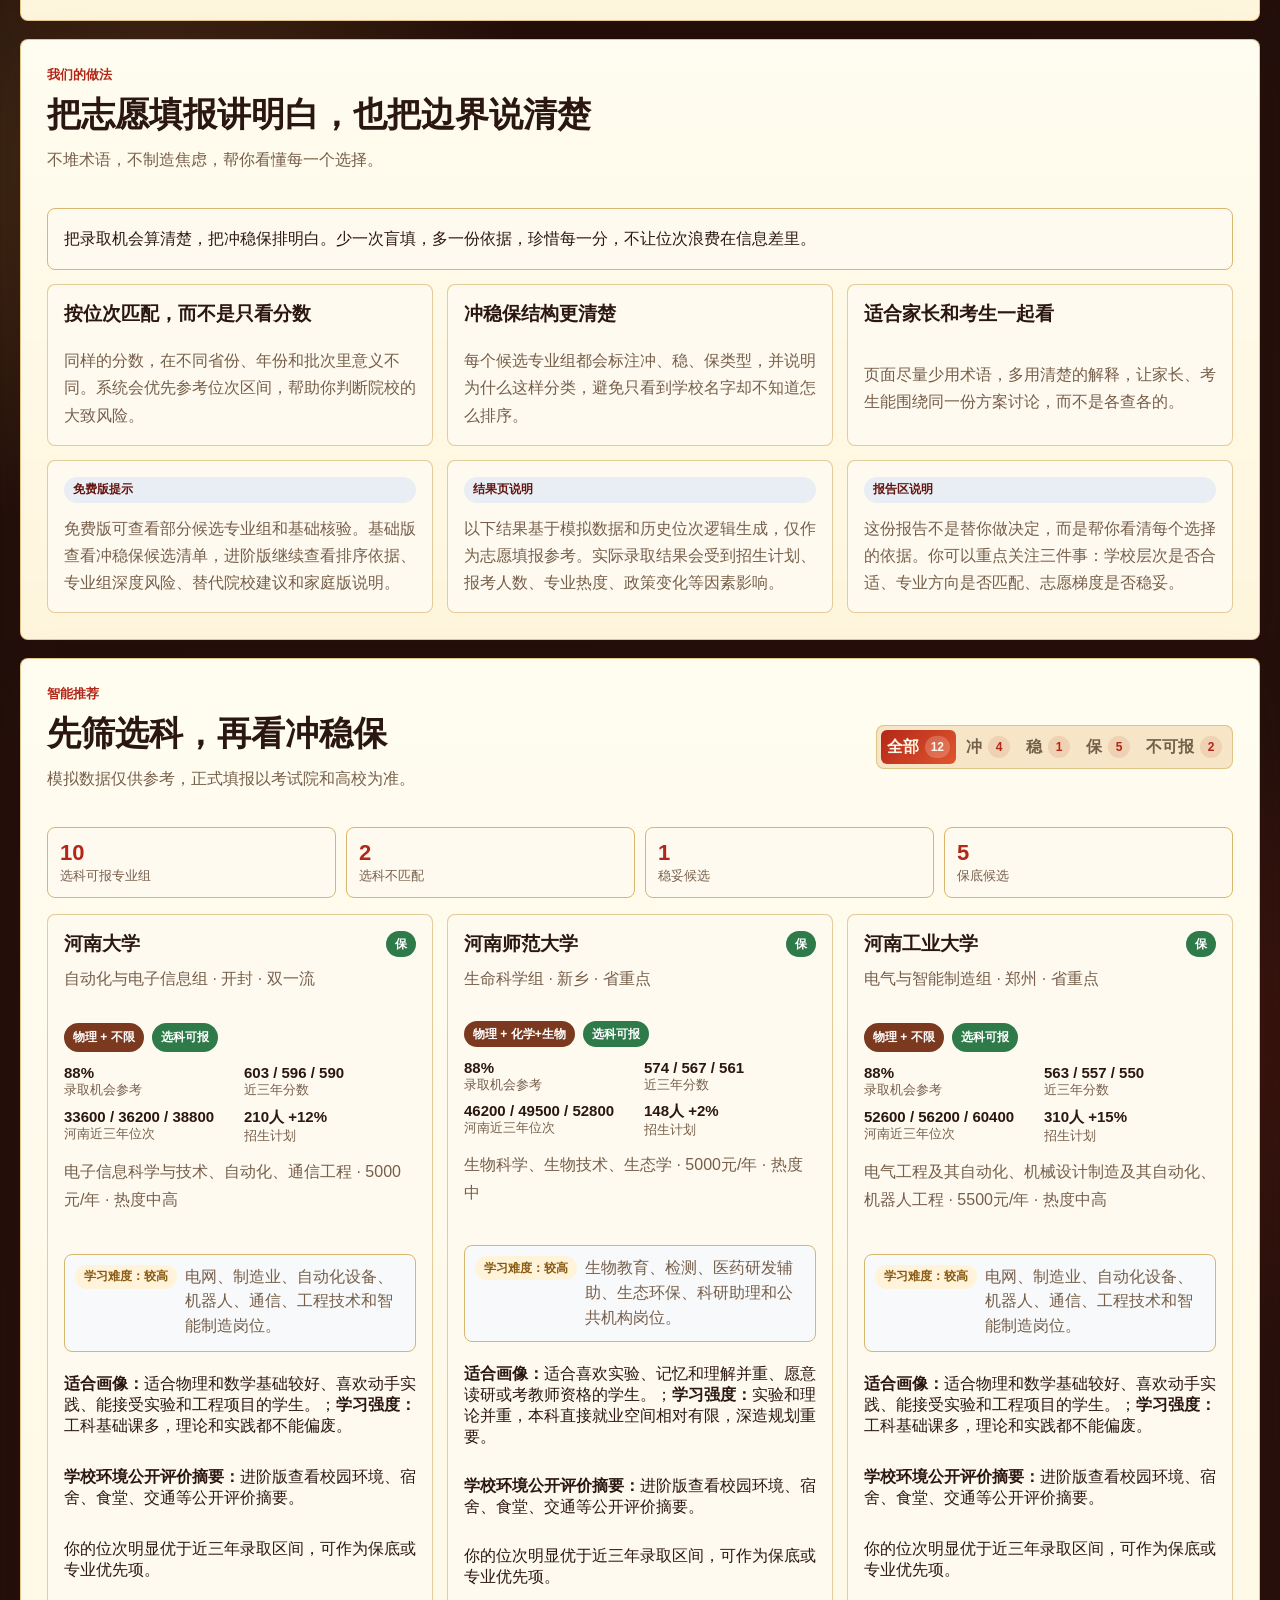
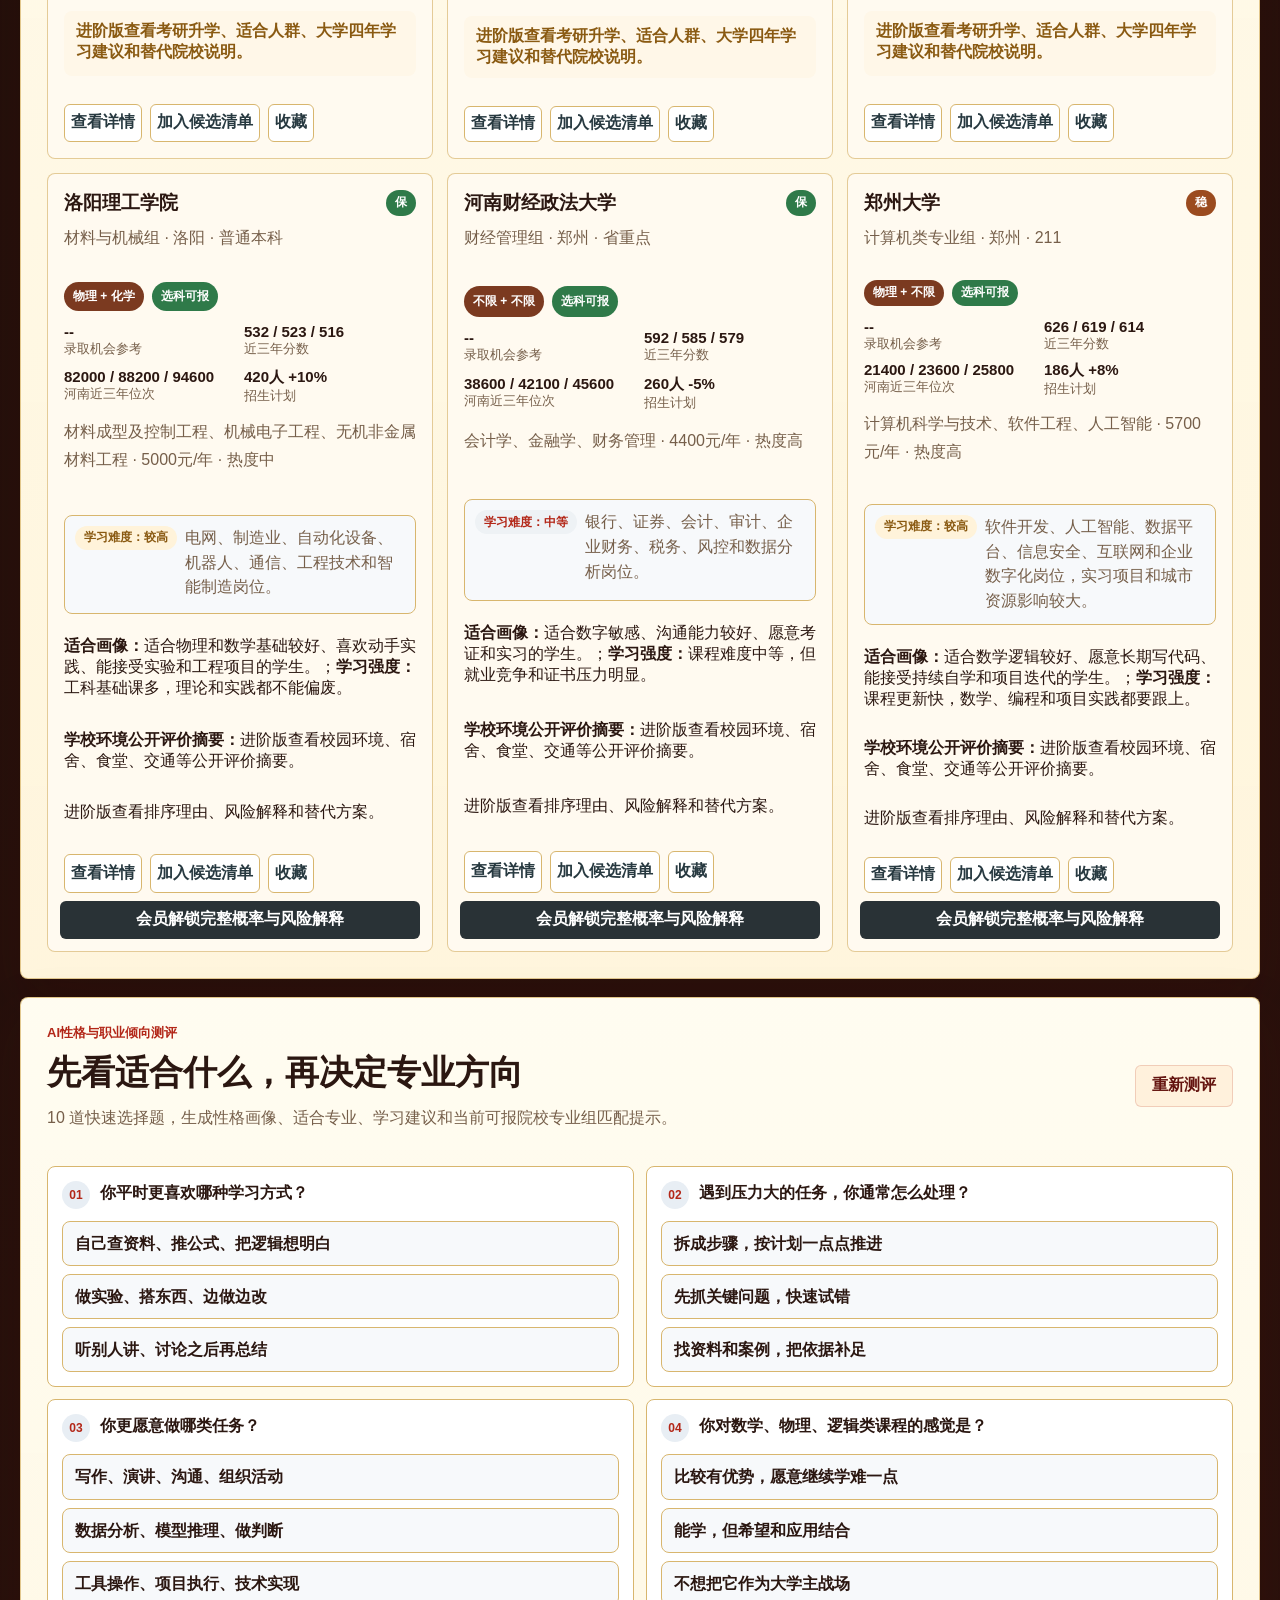
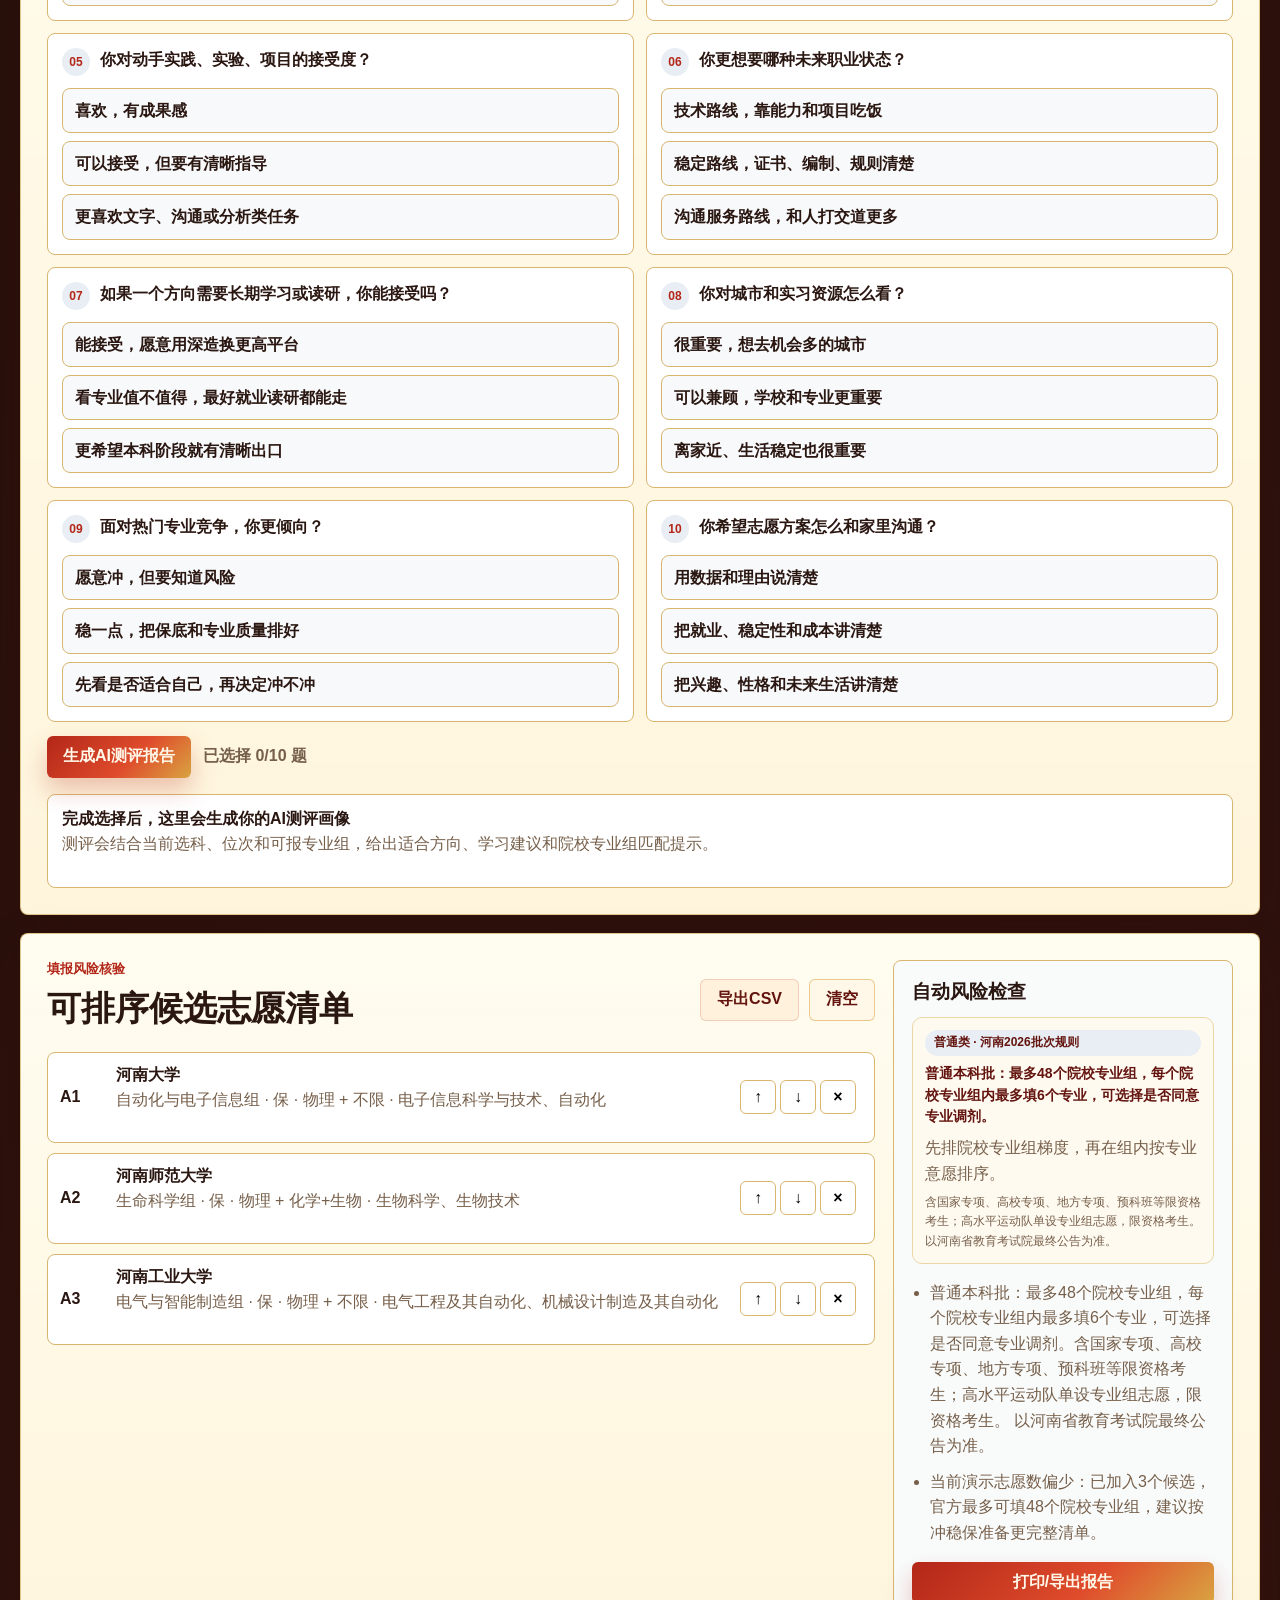
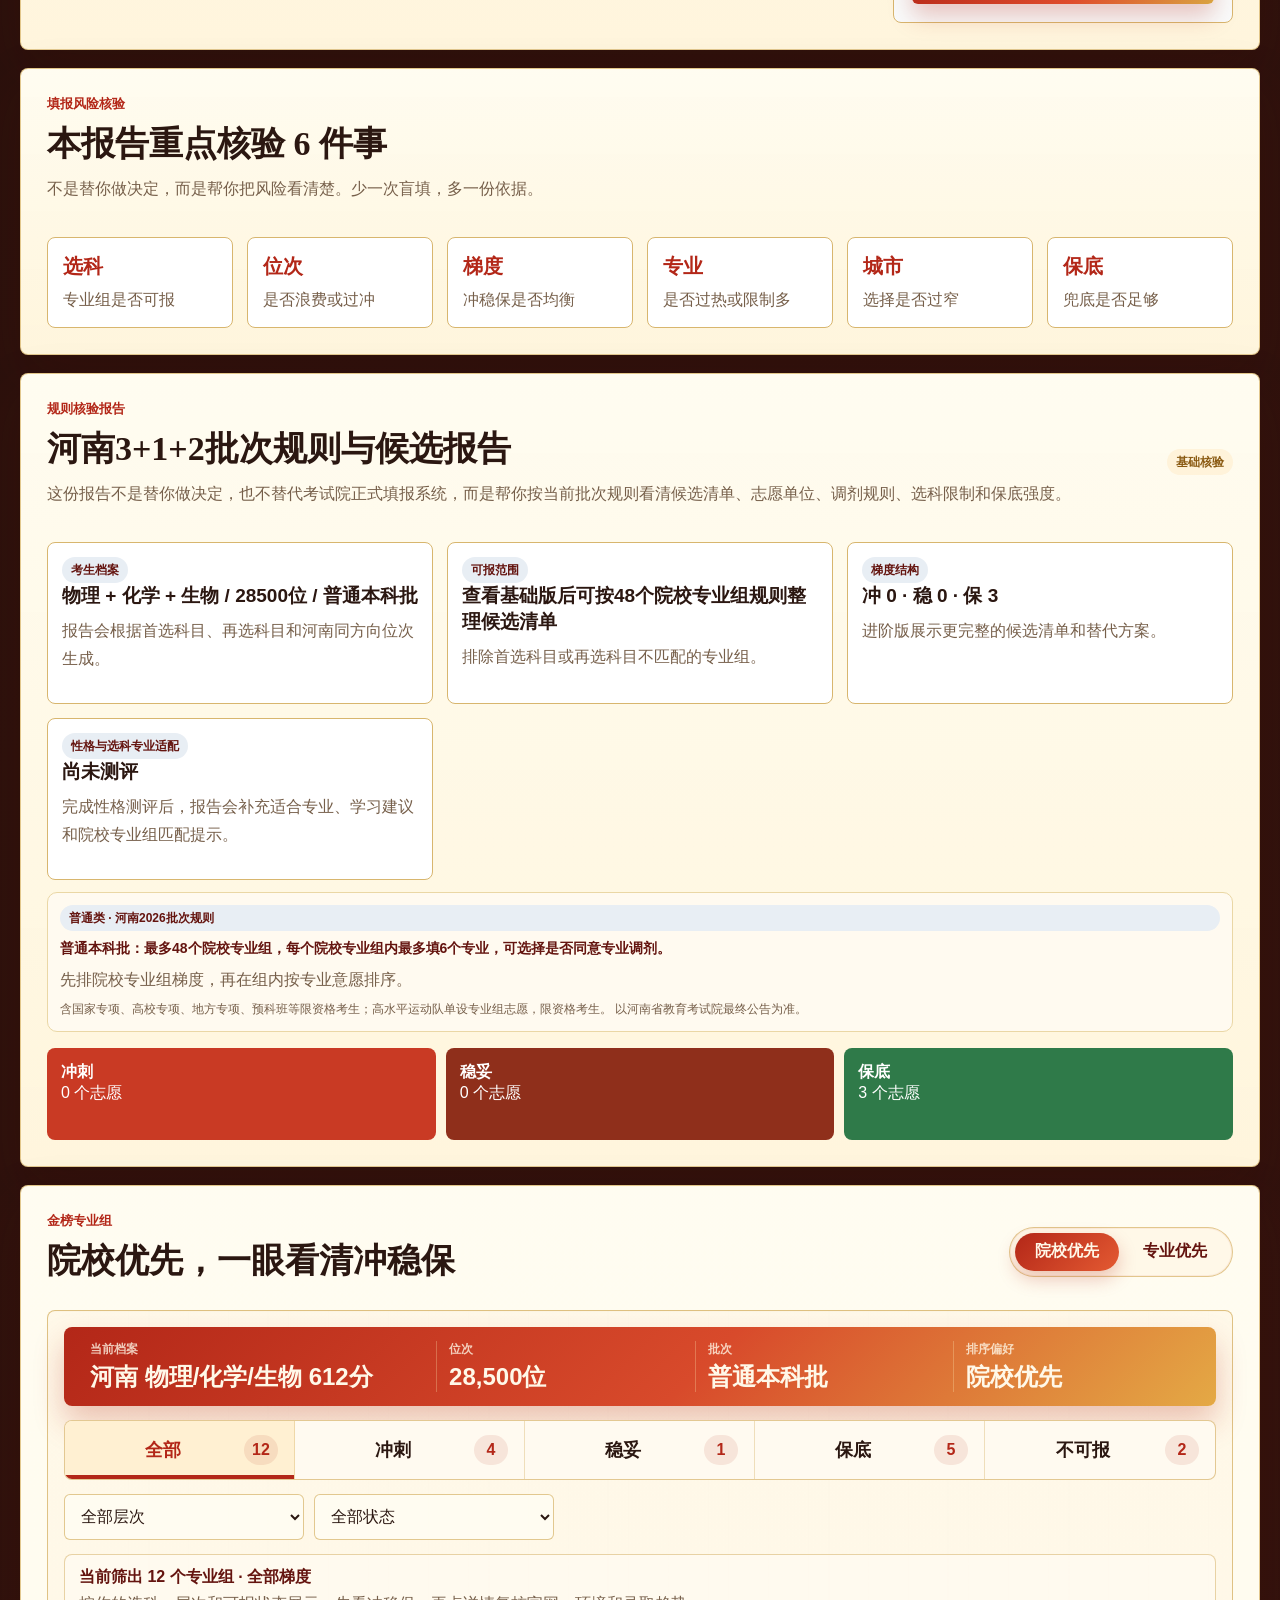
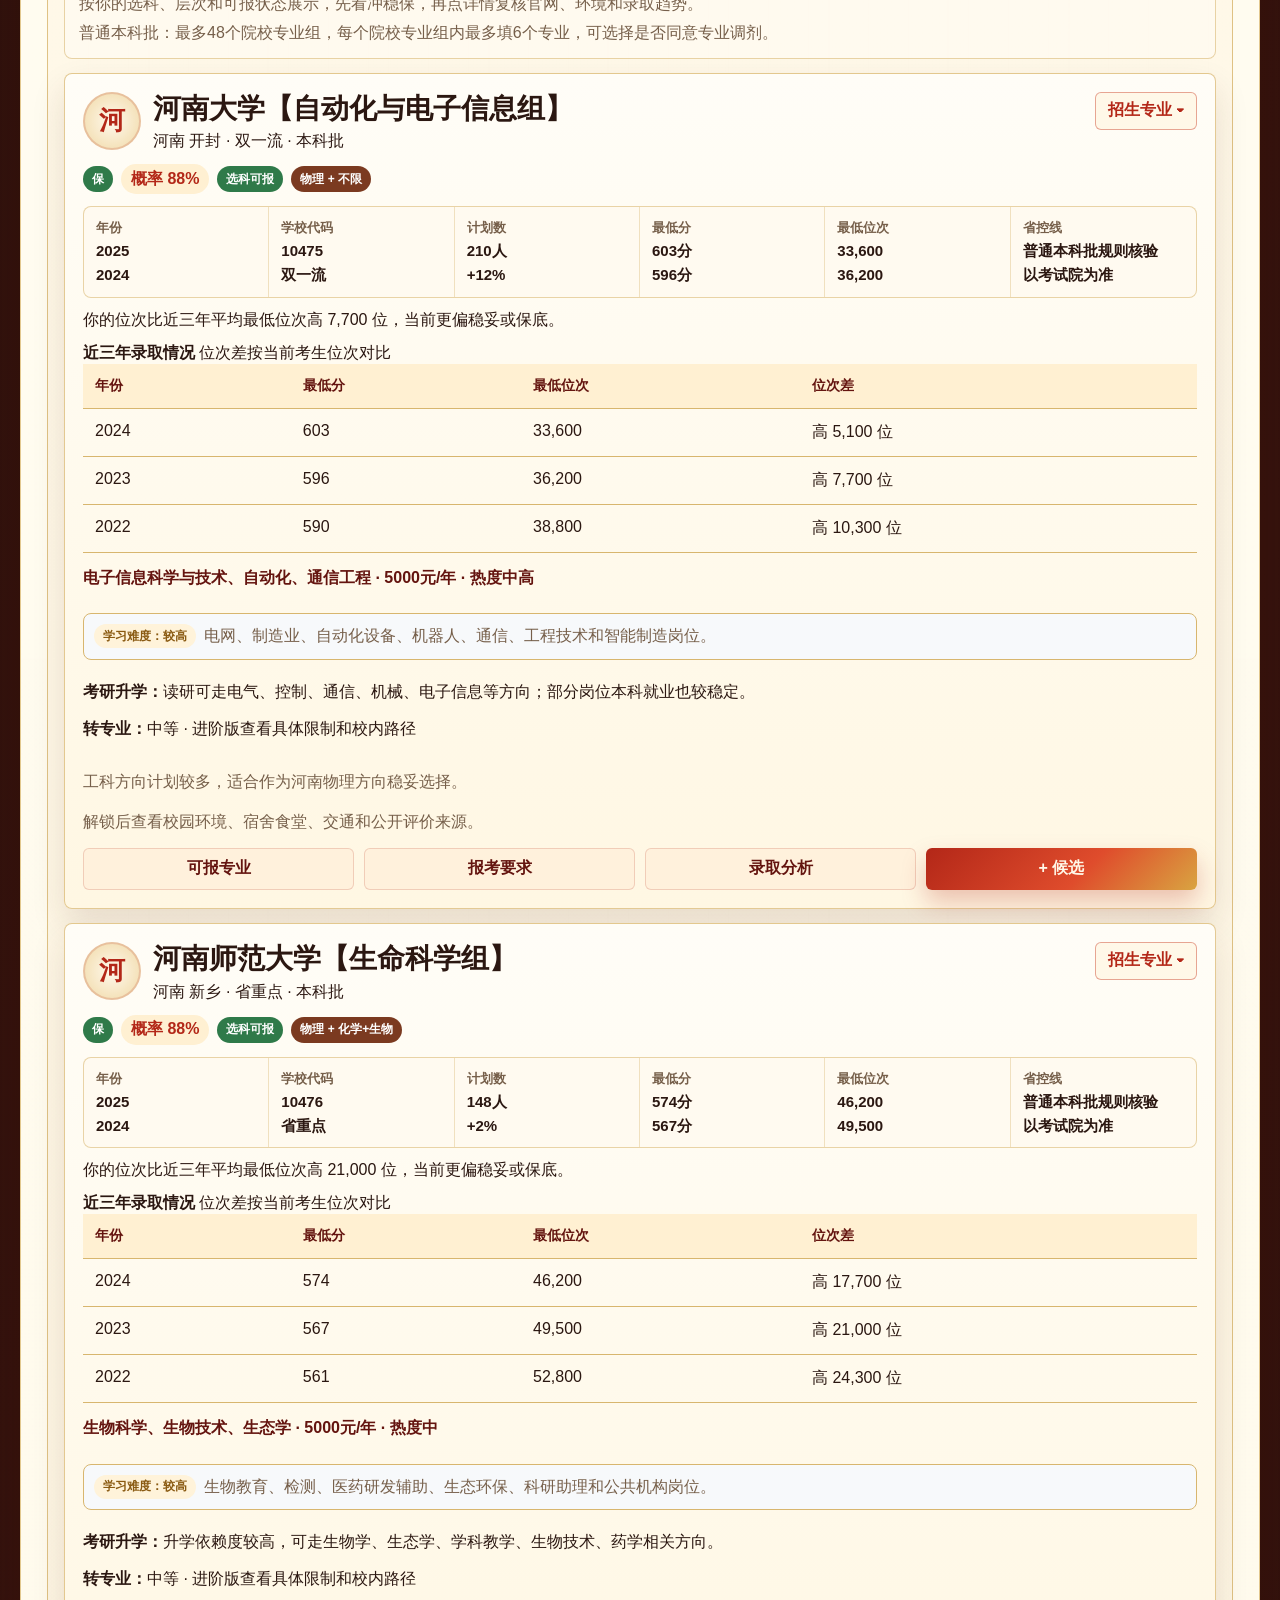
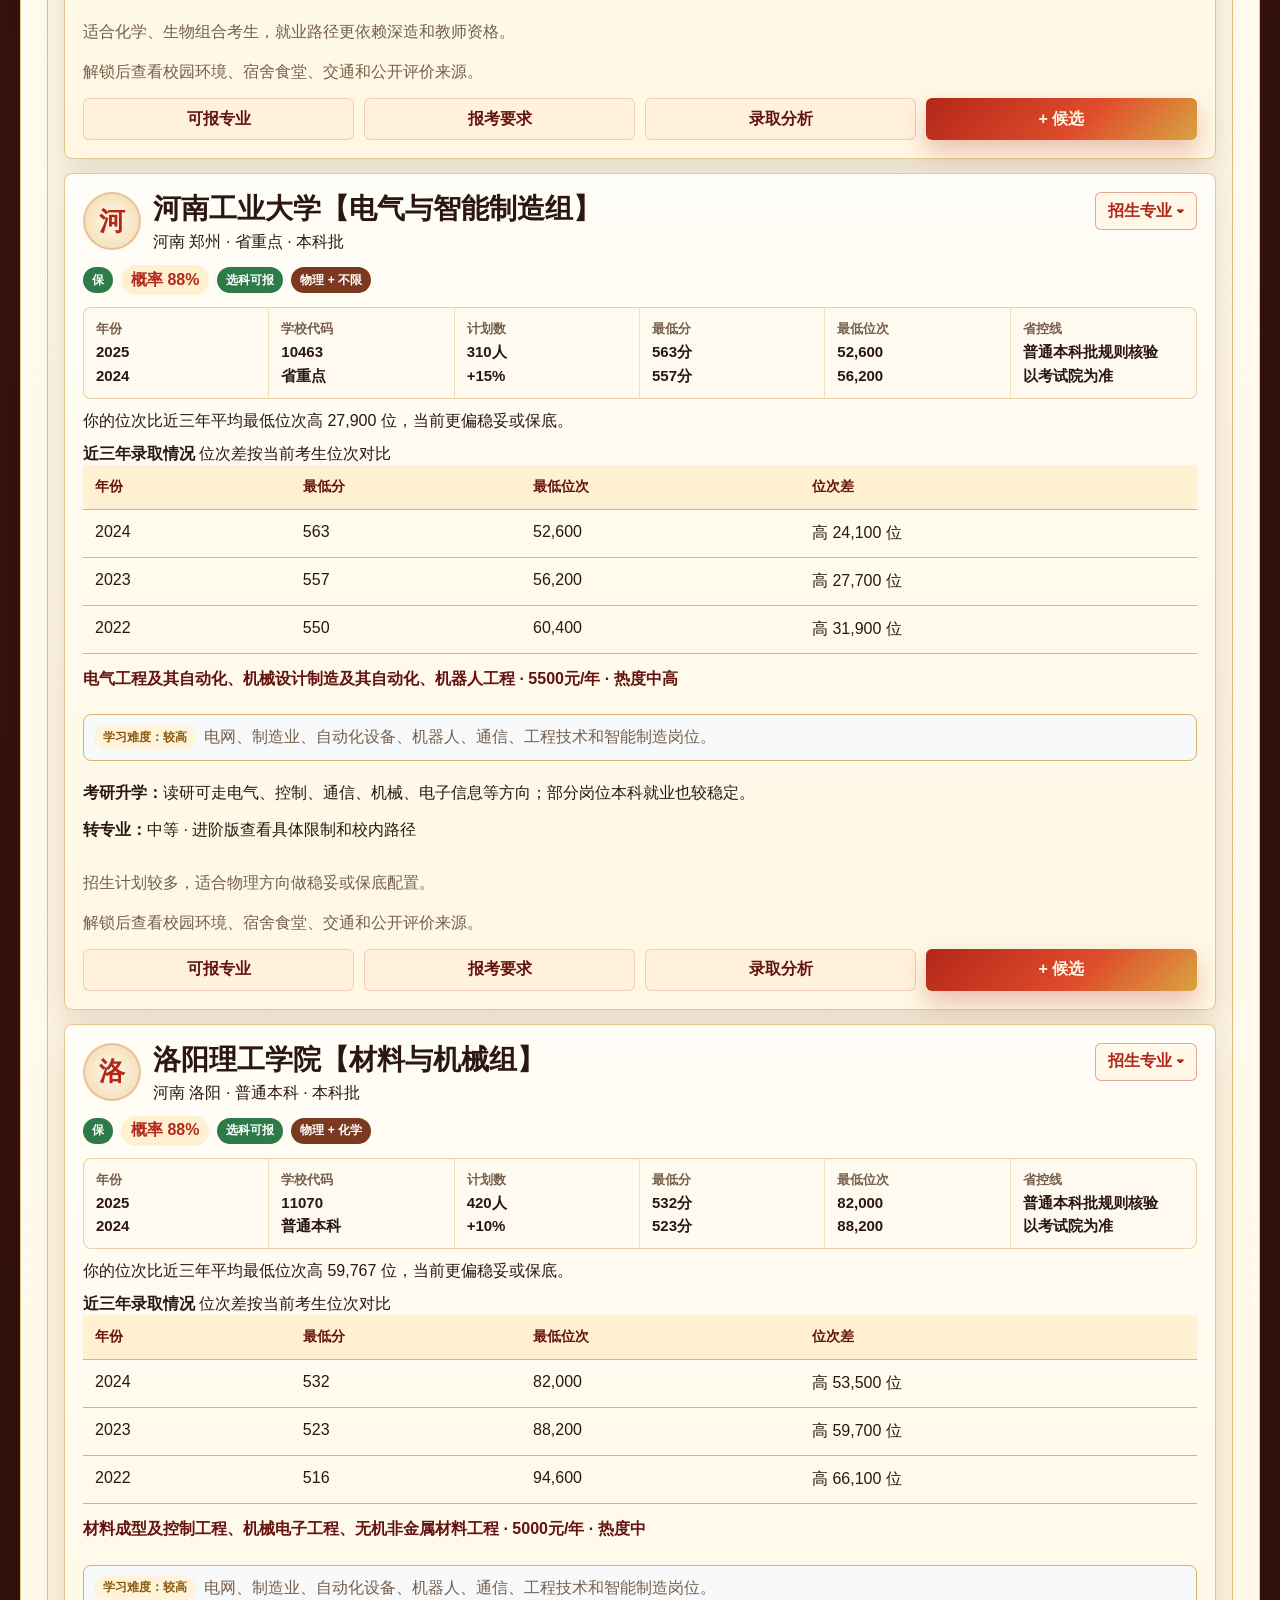
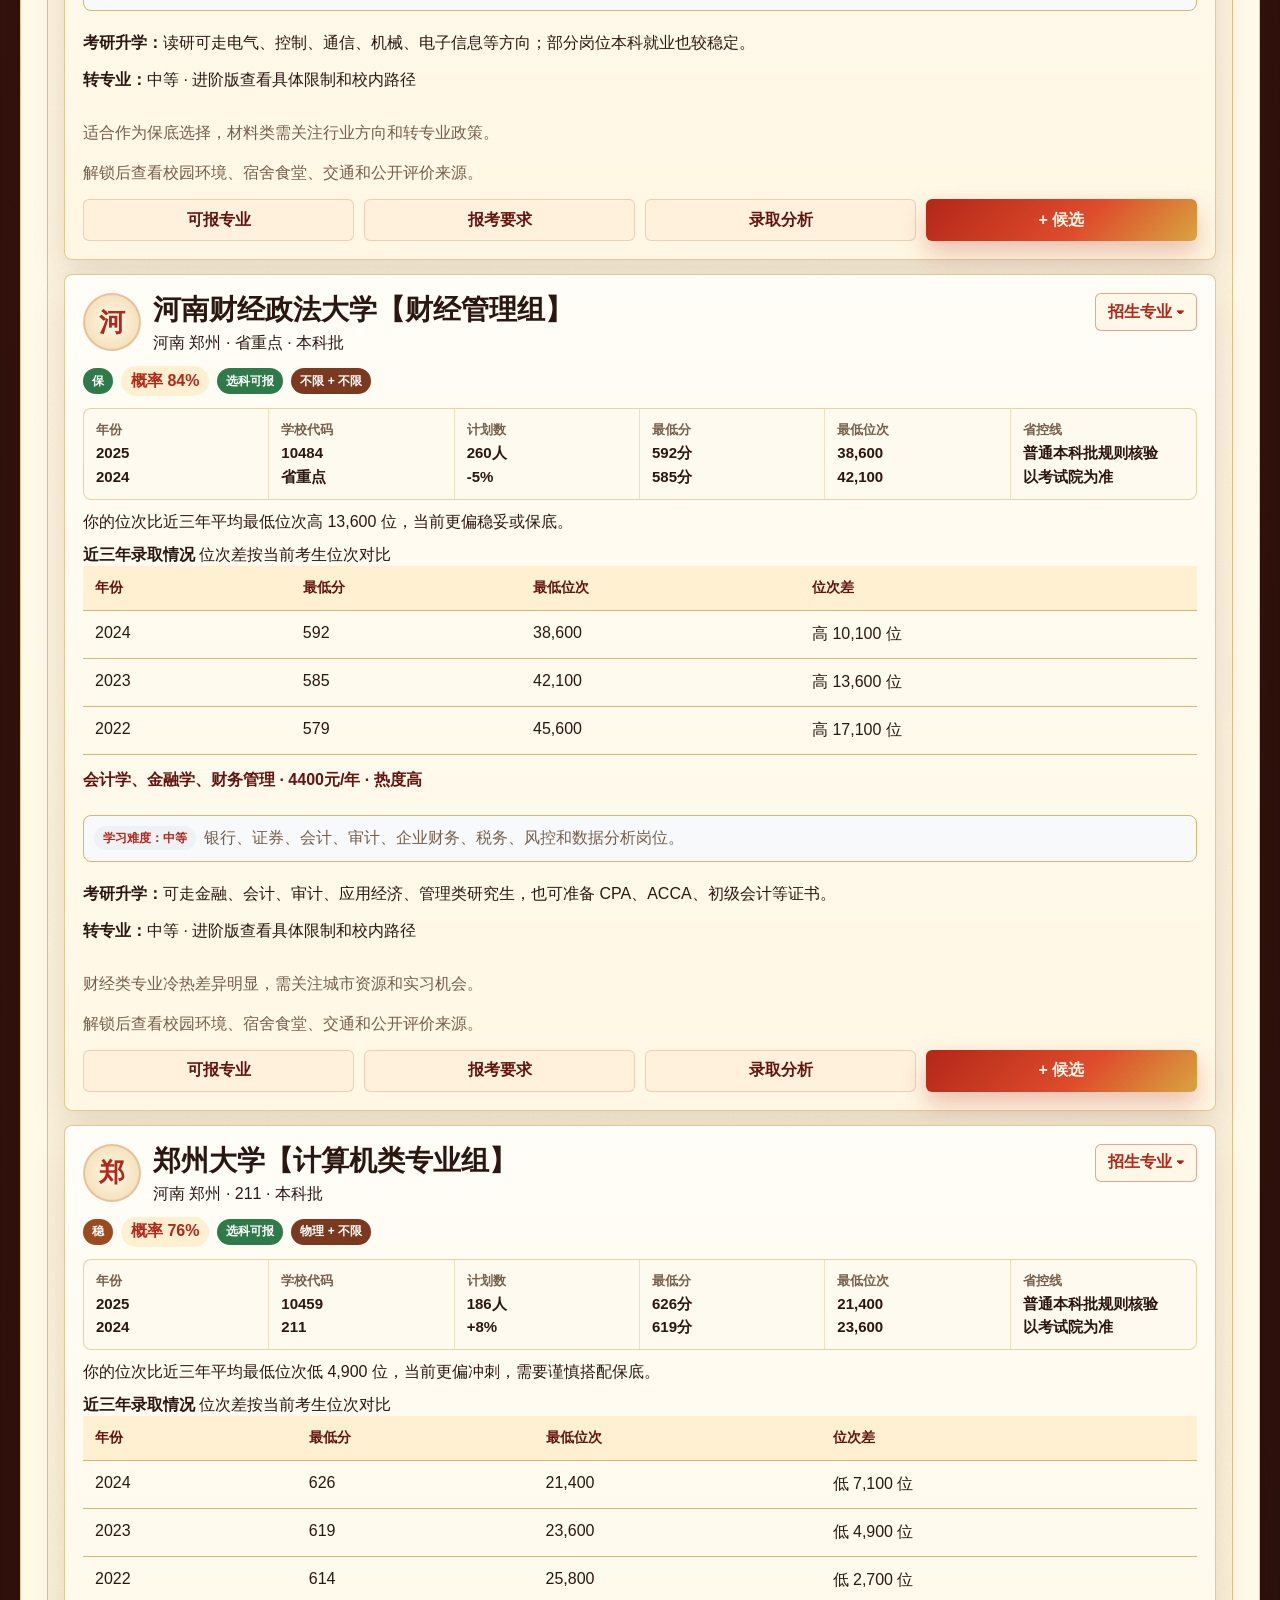
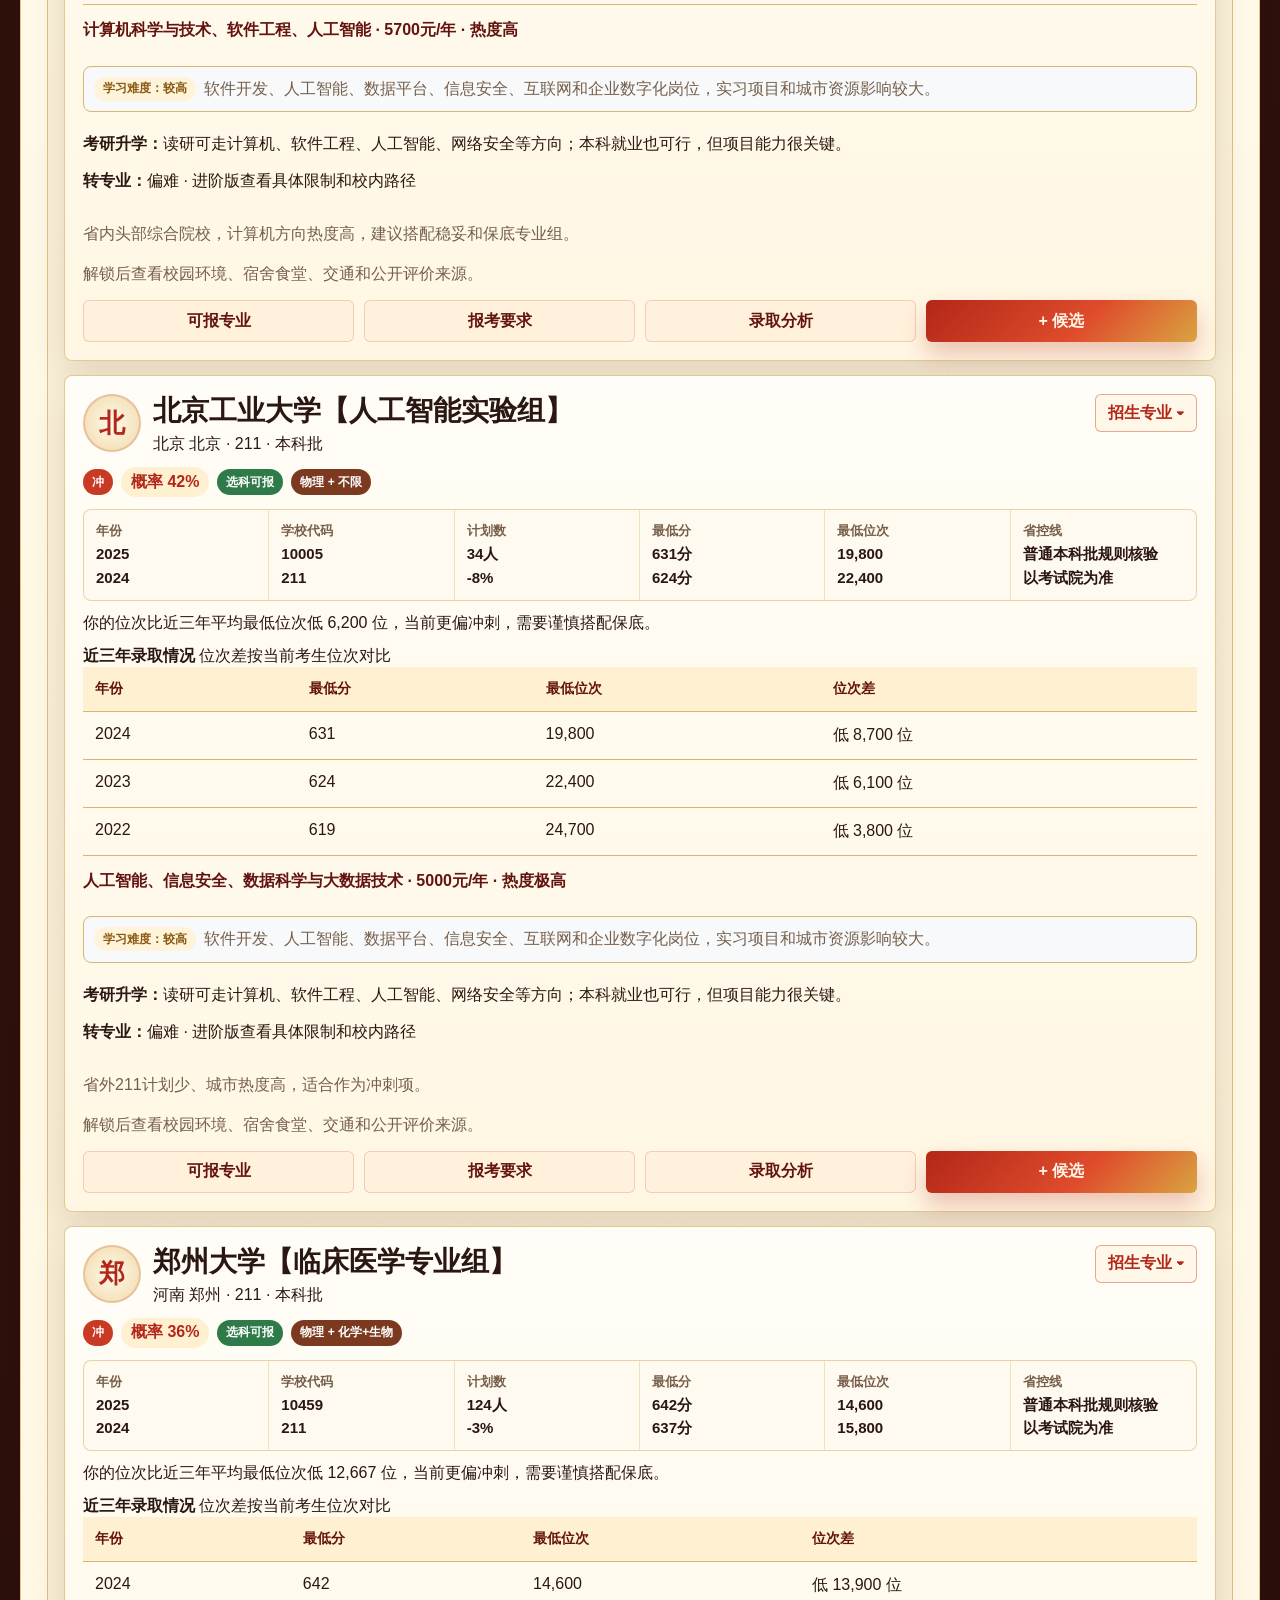
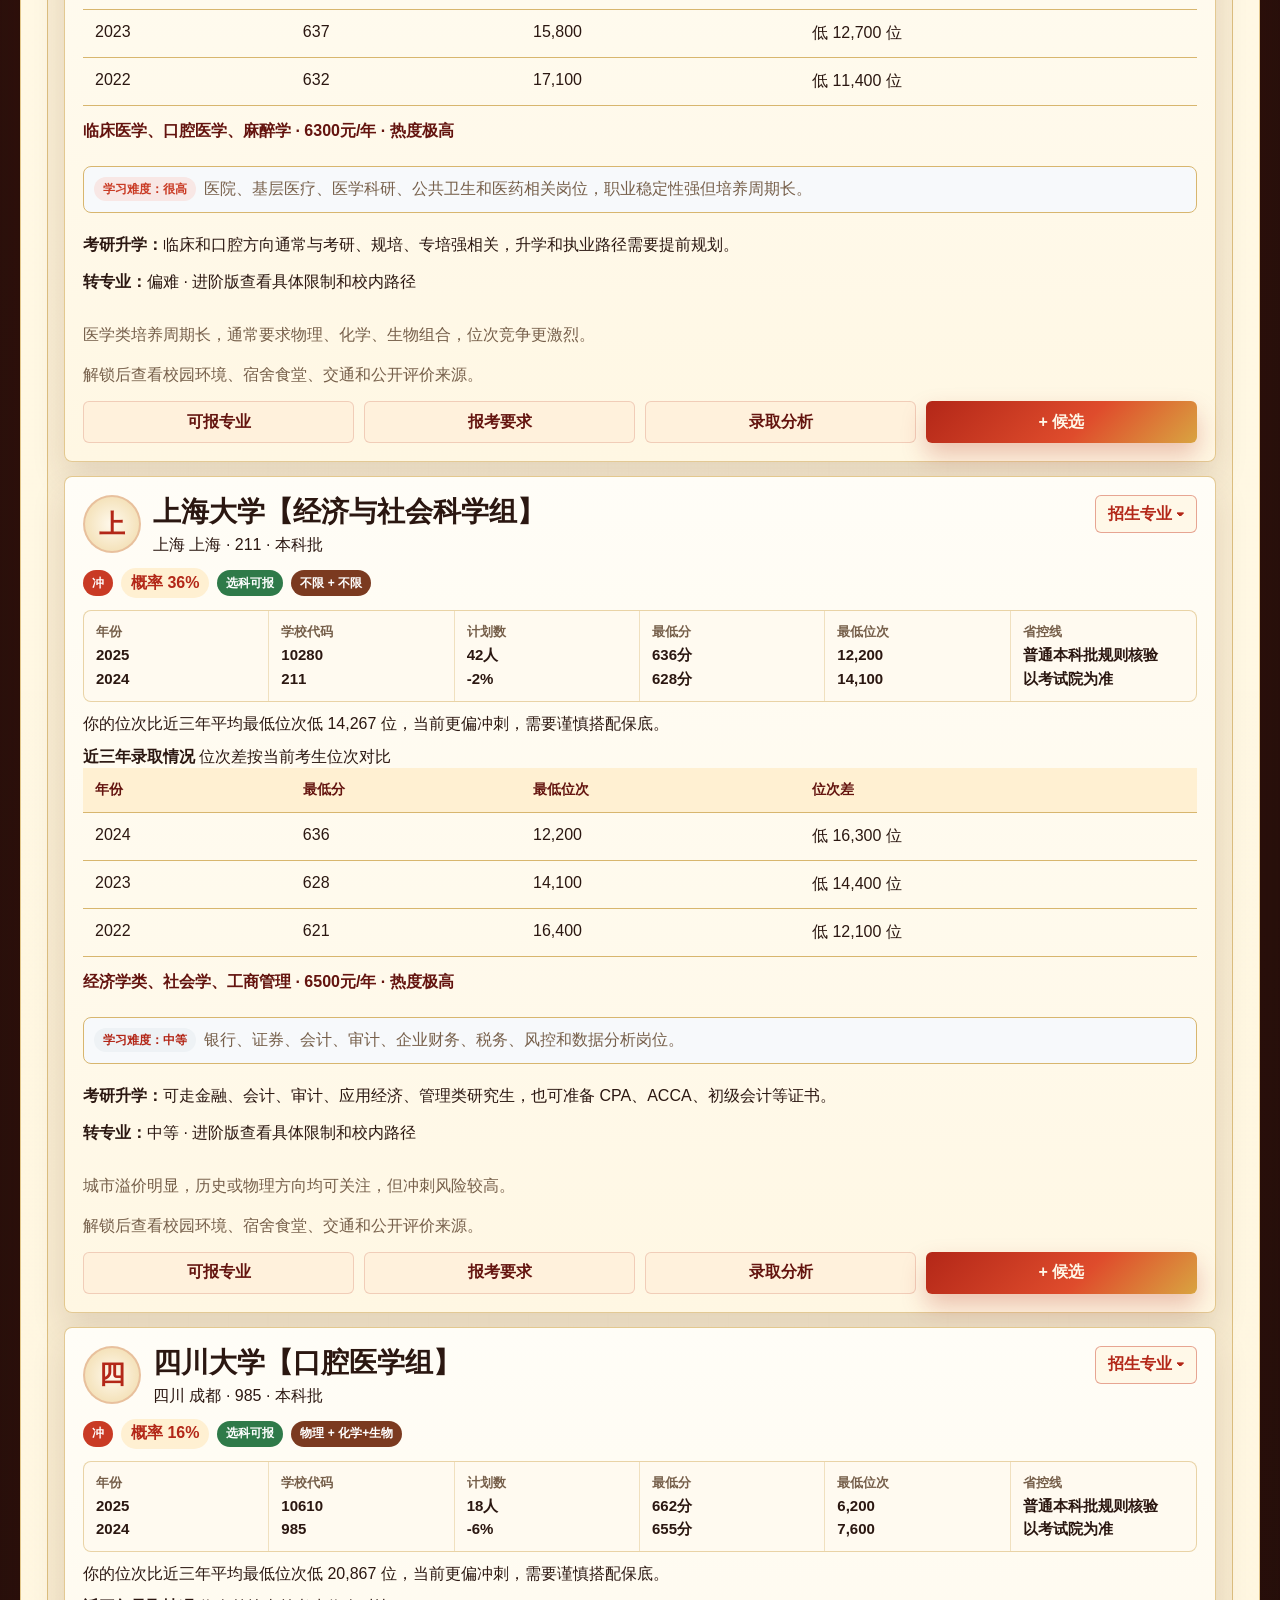
==== commit 445a4fd3: "Merge gold redesign into master # Conflicts: #	app.js #	index.html" ====
--- a/index.html
+++ b/index.html
@@ -4,7 +4,7 @@
     <meta charset="UTF-8" />
     <meta name="viewport" content="width=device-width, initial-scale=1.0" />
     <title>豫志通 - 看清风险，再填志愿</title>
-    <link rel="stylesheet" href="styles.css" />
+    <link rel="stylesheet" href="styles.css?v=19" />
   </head>
   <body>
     <header class="topbar">
@@ -16,13 +16,14 @@
         </span>
       </a>
       <nav class="nav" aria-label="主导航">
-        <a href="#recommend">智能推荐</a>
-        <a href="#volunteer">志愿诊断</a>
-        <a href="#report">报告预览</a>
-        <a href="#schools">院校专业组</a>
-        <a href="#majors">专业适配</a>
-        <a href="#pricing">会员</a>
-        <a href="#why-pay">付费价值</a>
+        <a href="#recommend">候选测算</a>
+        <a href="#volunteer">风险核验</a>
+        <a href="#assessment">性格测评</a>
+        <a href="#report">核验报告</a>
+        <a href="#schools">专业组样板库</a>
+        <a href="#majors">选科专业适配</a>
+        <a href="#pricing">进阶权益</a>
+        <a href="#why-pay">进阶价值</a>
         <a href="#environment">环境评价</a>
       </nav>
       <button class="ghost-btn" id="loginBtn" type="button">登录 / 注册</button>
@@ -40,13 +41,13 @@
         </div>
 
         <div class="mobile-hero-card">
-          <p class="mobile-eyebrow">&#36755;&#20837;&#20998;&#25968;&#20301;&#27425;&#65292;&#20808;&#30475;&#33021;&#25253;&#21738;&#37324;</p>
-          <h1>&#27979;&#19968;&#27979;&#33021;&#19978;&#21738;&#20123;&#22823;&#23398;</h1>
-          <p>&#19981;&#35762;&#29572;&#23398;&#65292;&#19981;&#22534;&#26415;&#35821;&#65292;&#21482;&#25226;&#20381;&#25454;&#12289;&#39118;&#38505;&#21644;&#25490;&#24207;&#35762;&#28165;&#26970;&#12290;</p>
+          <p class="mobile-eyebrow">河南2026高考志愿填报辅助</p>
+          <h1>批次规则与可报范围核验</h1>
+          <p>依据选科、分数位次和河南2026志愿设置，核对志愿单位、调剂规则与院校专业组可报范围，生成冲稳保候选清单。</p>
           <form class="mobile-quick-form" id="mobileQuickForm">
             <div class="mobile-form-row two">
               <label>&#39318;&#36873;&#31185;&#30446;<select id="mobilePrimarySubject"><option>&#29289;&#29702;</option><option>&#21382;&#21490;</option></select></label>
-              <label>&#25209;&#27425;<select id="mobileBatch"><option>&#26412;&#31185;&#25209;</option><option>&#25552;&#21069;&#25209;</option><option>&#19987;&#31185;&#25209;</option></select></label>
+              <label>&#25209;&#27425;<select id="mobileBatch"><option>普通本科批</option><option>普通本科提前批</option><option>普通高职（专科）提前批</option><option>普通高职（专科）批</option><option>艺术本科提前批</option><option>艺术本科批</option><option>艺术高职（专科）批</option><option>体育本科批</option><option>体育高职（专科）批</option></select></label>
             </div>
             <div class="mobile-form-row two">
               <label>&#20877;&#36873;&#19968;<select id="mobileSecondSubjectA"><option>&#21270;&#23398;</option><option>&#29983;&#29289;</option><option>&#24605;&#24819;&#25919;&#27835;</option><option>&#22320;&#29702;</option></select></label>
@@ -56,25 +57,26 @@
               <label>&#39640;&#32771;&#20998;&#25968;<input id="mobileScore" type="number" value="612" /></label>
               <label>&#27827;&#21335;&#20301;&#27425;<input id="mobileRank" type="number" value="28500" /></label>
             </div>
-            <button class="primary-btn full" type="submit">&#31435;&#21363;&#29983;&#25104;&#25512;&#33616;</button>
+            <button class="primary-btn full" type="submit">开始核验可报候选</button>
           </form>
+          <div id="mobileBatchRuleHint"></div>
         </div>
 
         <div class="mobile-profile-card" id="mobileProfileCard"></div>
 
         <div class="mobile-tool-grid">
           <button type="button" onclick="openMobileTab('recommend')"><strong>&#26234;&#33021;&#25512;&#33616;</strong><span>&#26597;&#30475;&#20914;&#31283;&#20445;</span></button>
+          <button type="button" onclick="openMobileTab('diagnosis'); setTimeout(() => document.getElementById('assessment')?.scrollIntoView({ behavior: 'smooth' }), 80)"><strong>&#24615;&#26684;&#27979;&#35780;</strong><span>AI &#29983;&#25104;&#36866;&#21512;&#26041;&#21521;</span></button>
           <button type="button" onclick="openMobileTab('diagnosis')"><strong>&#24535;&#24895;&#35786;&#26029;</strong><span>&#26816;&#26597;&#28369;&#26723;&#39118;&#38505;</span></button>
           <button type="button" onclick="openMobileTab('schools')"><strong>&#38498;&#26657;&#24211;</strong><span>&#26597;&#19987;&#19994;&#32452;</span></button>
           <button type="button" onclick="openMajorDirectory()"><strong>&#19987;&#19994;&#30446;&#24405;</strong><span>93 &#20010;&#19987;&#19994;&#31867;</span></button>
-          <button type="button" onclick="openMobileTab('account')"><strong>&#25253;&#21578;&#39044;&#35272;</strong><span>&#23478;&#24237;&#29256;&#35299;&#37322;</span></button>
           <button type="button" onclick="openMobileTab('account')"><strong>&#20250;&#21592;&#26435;&#30410;</strong><span>&#23436;&#25972;&#26041;&#26696;</span></button>
         </div>
 
         <div class="mobile-viewpoint-card">
           <span>&#25105;&#20204;&#30340;&#20570;&#27861;</span>
           <h2>&#26222;&#36890;&#23478;&#24237;&#20063;&#33021;&#30475;&#25026;&#30340;&#24535;&#24895;&#26041;&#26696;</h2>
-          <p>&#25105;&#20204;&#19981;&#21334;&#32447;&#19979;&#19987;&#23478;&#26381;&#21153;&#65292;&#20063;&#19981;&#25215;&#35834;&#30334;&#20998;&#30334;&#24405;&#21462;&#12290;&#25105;&#20204;&#20570;&#30340;&#26159;&#25226;&#36873;&#31185;&#12289;&#20301;&#27425;&#12289;&#19987;&#19994;&#32452;&#12289;&#22478;&#24066;&#21644;&#20445;&#24213;&#39118;&#38505;&#25972;&#29702;&#25104;&#19968;&#20221;&#21487;&#27604;&#36739;&#12289;&#21487;&#35752;&#35770;&#30340;&#26041;&#26696;&#12290;</p>
+          <p>&#25226;&#24405;&#21462;&#26426;&#20250;&#31639;&#28165;&#26970;&#65292;&#25226;&#20914;&#31283;&#20445;&#25490;&#26126;&#30333;&#12290;&#25105;&#20204;&#20570;&#30340;&#26159;&#25226;&#36873;&#31185;&#12289;&#20301;&#27425;&#12289;&#19987;&#19994;&#32452;&#12289;&#24615;&#26684;&#27979;&#35780;&#21644;&#20445;&#24213;&#39118;&#38505;&#25972;&#29702;&#25104;&#19968;&#20221;&#21487;&#27604;&#36739;&#12289;&#21487;&#35752;&#35770;&#30340;&#26041;&#26696;&#12290;</p>
         </div>
       </section>
 
@@ -82,17 +84,17 @@
         <div class="mobile-home-hero">
           <div class="section-kicker">河南新高考 · 移动版</div>
           <h1>看清风险，再填志愿</h1>
-          <p>先生成基础方案，再进入不同板块查看推荐、诊断、报告和专业目录。</p>
-          <button class="primary-btn" type="button" data-mobile-open="home" data-title="生成志愿方案">生成志愿方案</button>
+          <p>先生成候选清单，再进入不同板块查看测算、风险核验、报告和专业目录。</p>
+          <button class="primary-btn" type="button" data-mobile-open="home" data-title="生成候选清单">生成候选清单</button>
         </div>
         <div class="mobile-entry-grid" aria-label="功能入口">
-          <button type="button" data-mobile-open="recommend" data-title="智能推荐"><strong>智能推荐</strong><span>查看冲稳保结果</span></button>
-          <button type="button" data-mobile-open="volunteer" data-title="志愿诊断"><strong>志愿诊断</strong><span>检查滑档和保底</span></button>
-          <button type="button" data-mobile-open="report" data-title="报告预览"><strong>报告预览</strong><span>看家庭版报告</span></button>
-          <button type="button" data-mobile-open="schools" data-title="院校专业组"><strong>院校专业组</strong><span>查选科可报</span></button>
+          <button type="button" data-mobile-open="recommend" data-title="可报候选测算"><strong>可报候选测算</strong><span>查看冲稳保候选</span></button>
+          <button type="button" data-mobile-open="volunteer" data-title="填报风险核验"><strong>填报风险核验</strong><span>检查滑档和保底</span></button>
+          <button type="button" data-mobile-open="report" data-title="规则核验报告"><strong>规则核验报告</strong><span>看家庭版说明</span></button>
+          <button type="button" data-mobile-open="schools" data-title="院校专业组"><strong>院校专业组</strong><span>核对选科可报</span></button>
           <button type="button" data-mobile-directory><strong>专业目录</strong><span>查 93 个专业类</span></button>
-          <button type="button" data-mobile-open="why-pay" data-title="付费价值"><strong>付费价值</strong><span>看解锁后多什么</span></button>
-          <button type="button" data-mobile-open="pricing" data-title="会员权益"><strong>会员权益</strong><span>查看套餐</span></button>
+          <button type="button" data-mobile-open="why-pay" data-title="进阶分析价值"><strong>进阶分析价值</strong><span>看多哪些依据</span></button>
+          <button type="button" data-mobile-open="pricing" data-title="进阶权益"><strong>进阶权益</strong><span>查看版本差异</span></button>
           <button type="button" data-mobile-open="environment" data-title="环境评价"><strong>环境评价</strong><span>看公开摘要</span></button>
         </div>
       </section>
@@ -169,9 +171,15 @@
                 <label>
                   批次
                   <select id="batch">
-                    <option>本科批</option>
-                    <option>提前批</option>
-                    <option>专科批</option>
+                    <option>普通本科批</option>
+                    <option>普通本科提前批</option>
+                    <option>普通高职（专科）提前批</option>
+                    <option>普通高职（专科）批</option>
+                    <option>艺术本科提前批</option>
+                    <option>艺术本科批</option>
+                    <option>艺术高职（专科）批</option>
+                    <option>体育本科批</option>
+                    <option>体育高职（专科）批</option>
                   </select>
                 </label>
               </div>
@@ -214,10 +222,11 @@
             </div>
 
             <div class="form-actions">
-              <span>先看基础方案，再决定是否解锁完整报告</span>
-              <button class="primary-btn" type="submit">免费生成我的志愿方案</button>
+              <span>先看基础候选，再决定是否查看进阶分析</span>
+              <button class="primary-btn" type="submit">免费生成候选清单</button>
             </div>
           </form>
+          <div id="batchRuleHint"></div>
         </div>
 
         <aside class="report-preview-panel">
@@ -225,10 +234,10 @@
             <span class="badge" id="memberBadge">免费预览</span>
             <h2>当前考生档案</h2>
             <p id="profileSummary">河南 · 物理 + 化学 + 生物 · 612分 · 28500位</p>
-            <div class="meter" aria-label="报告完整度"><span id="meterBar"></span></div>
-            <p class="muted">免费版先帮你看出问题。基础版看完整名单，进阶版解锁排序理由、专业组风险、替代建议和家庭版报告。</p>
-            <button class="secondary-btn full" id="upgradeBtn" type="button">查看进阶版方案</button>
-            <div class="preview-metrics" id="previewMetrics" aria-label="方案概览">
+            <div class="meter" aria-label="报告核验完整度"><span id="meterBar"></span></div>
+            <p class="muted">免费版先做基础核验。基础版查看候选清单，进阶版查看排序依据、专业组风险、替代建议和家庭版说明。</p>
+            <button class="secondary-btn full" id="upgradeBtn" type="button">查看进阶分析</button>
+            <div class="preview-metrics" id="previewMetrics" aria-label="候选概览">
               <div>
                 <strong>--</strong>
                 <span>可报专业组</span>
@@ -249,11 +258,11 @@
           </div>
           <div class="report-divider"></div>
           <div class="report-preview-bottom">
-            <h3>方案会重点看四件事</h3>
+            <h3>核验会重点看四件事</h3>
             <p>
               按河南3+1+2模式先检查选科是否可报，再参考同方向位次区间判断冲、稳、保，重点帮你少踩坑、少漏项、少凭感觉填。
             </p>
-            <div class="summary-tags" aria-label="方案能力">
+            <div class="summary-tags" aria-label="核验能力">
               <span>选科适配</span>
               <span>位次优先</span>
               <span>专业组检查</span>
@@ -273,29 +282,29 @@
           <div class="mobile-account-head">
             <div class="mobile-avatar">&#35947;</div>
             <div>
-              <span>&#25105;&#30340;&#25253;&#21578;&#20013;&#24515;</span>
-              <strong>&#20808;&#30475;&#23436;&#25972;&#20381;&#25454;&#65292;&#20877;&#20915;&#23450;&#26159;&#21542;&#20184;&#36153;</strong>
+              <span>我的规则核验中心</span>
+              <strong>先看核验依据，再决定是否查看进阶分析</strong>
               <p>&#36866;&#21512;&#19981;&#24819;&#33457;&#20960;&#21315;&#20803;&#21672;&#35810;&#65292;&#20294;&#21448;&#19981;&#24819;&#21482;&#38752;&#38646;&#25955;&#20449;&#24687;&#22635;&#24535;&#24895;&#30340;&#23478;&#24237;&#12290;</p>
             </div>
           </div>
-          <button class="primary-btn full" type="button" onclick="openMobileTab('recommend')">&#26597;&#30475;&#25105;&#30340;&#25512;&#33616;&#26041;&#26696;</button>
+          <button class="primary-btn full" type="button" onclick="openMobileTab('recommend')">查看我的候选清单</button>
         </div>
 
         <div class="mobile-service-grid">
           <article>
             <span>&#22522;&#30784;&#29256;</span>
             <strong>&#165;29</strong>
-            <p>&#23436;&#25972;&#20914;&#31283;&#20445;&#21517;&#21333;&#12289;&#36873;&#31185;&#21487;&#25253;&#26816;&#26597;&#12289;&#22522;&#30784;&#39118;&#38505;&#31561;&#32423;&#12290;</p>
+            <p>按当前批次规则整理候选清单、选科可报检查、基础风险等级。</p>
           </article>
           <article>
             <span>&#36827;&#38454;&#29256;</span>
             <strong>&#165;59</strong>
-            <p>&#25512;&#33616;&#29702;&#30001;&#12289;&#26367;&#20195;&#38498;&#26657;&#12289;&#23478;&#38271;&#29256;&#25253;&#21578;&#12289;&#23548;&#20986;&#25171;&#21360;&#12290;</p>
+            <p>批次规则解释、排序依据、替代院校、家长版报告、导出打印。</p>
           </article>
         </div>
 
         <div class="mobile-account-tools">
-          <button type="button" onclick="openMobileTab('diagnosis')"><strong>&#24535;&#24895;&#34920;</strong><span>&#26597;&#30475;&#39118;&#38505;&#35786;&#26029;</span></button>
+          <button type="button" onclick="openMobileTab('diagnosis')"><strong>候选清单</strong><span>查看风险核验</span></button>
           <button type="button" onclick="openMobileTab('schools')"><strong>&#38498;&#26657;&#23545;&#27604;</strong><span>&#26597;&#19987;&#19994;&#32452;&#35814;&#24773;</span></button>
           <button type="button" onclick="openMajorDirectory()"><strong>&#19987;&#19994;&#30446;&#24405;</strong><span>&#30475;&#36873;&#31185;&#36866;&#37197;</span></button>
           <button type="button" id="mobileUnlockBtn"><strong>&#27169;&#25311;&#35299;&#38145;</strong><span>&#26597;&#30475;&#20250;&#21592;&#25928;&#26524;</span></button>
@@ -365,7 +374,7 @@
           </article>
           <article>
             <h3>冲稳保结构更清楚</h3>
-            <p>每所推荐院校都会标注冲、稳、保类型，并说明为什么这样分类，避免只看到学校名字却不知道怎么排序。</p>
+            <p>每个候选专业组都会标注冲、稳、保类型，并说明为什么这样分类，避免只看到学校名字却不知道怎么排序。</p>
           </article>
           <article>
             <h3>适合家长和考生一起看</h3>
@@ -373,7 +382,7 @@
           </article>
           <article>
             <span class="mini-label">免费版提示</span>
-            <p>免费版可查看部分推荐结果和基础分析。基础版解锁完整冲稳保名单，进阶版继续解锁排序理由、专业组深度风险、替代院校建议和家庭版报告。</p>
+            <p>免费版可查看部分候选专业组和基础核验。基础版查看冲稳保候选清单，进阶版继续查看排序依据、专业组深度风险、替代院校建议和家庭版说明。</p>
           </article>
           <article>
             <span class="mini-label">结果页说明</span>
@@ -393,7 +402,7 @@
             <h2>先筛选科，再看冲稳保</h2>
             <p class="muted">模拟数据仅供参考，正式填报以考试院和高校为准。</p>
           </div>
-          <div class="segmented" role="tablist" aria-label="推荐类别">
+          <div class="segmented" role="tablist" aria-label="候选类别">
             <button class="active" data-filter="all" type="button">全部</button>
             <button data-filter="冲" type="button">冲</button>
             <button data-filter="稳" type="button">稳</button>
@@ -405,12 +414,29 @@
         <div class="recommend-grid" id="recommendGrid"></div>
       </section>
 
+      <section class="section-card assessment-section" id="assessment" data-mobile-page="assessment" data-mobile-tab="diagnosis">
+        <div class="section-head">
+          <div>
+            <div class="section-kicker">AI性格与职业倾向测评</div>
+            <h2>先看适合什么，再决定专业方向</h2>
+            <p class="muted">10 道快速选择题，生成性格画像、适合专业、学习建议和当前可报院校专业组匹配提示。</p>
+          </div>
+          <button class="secondary-btn" id="resetAssessmentBtn" type="button">重新测评</button>
+        </div>
+        <div class="assessment-grid" id="assessmentQuestions"></div>
+        <div class="assessment-actions">
+          <button class="primary-btn" id="generateAssessmentBtn" type="button">生成AI测评报告</button>
+          <span id="assessmentProgress">请选择 10 道题</span>
+        </div>
+        <div class="assessment-result" id="assessmentResult"></div>
+      </section>
+
       <section class="section-card split" id="volunteer" data-mobile-page="volunteer" data-mobile-tab="diagnosis">
         <div>
           <div class="section-head compact">
             <div>
-              <div class="section-kicker">志愿表诊断</div>
-              <h2>可排序志愿方案</h2>
+              <div class="section-kicker">填报风险核验</div>
+              <h2>可排序候选志愿清单</h2>
             </div>
             <div class="button-row">
               <button class="secondary-btn" id="exportBtn" type="button">导出CSV</button>
@@ -421,6 +447,7 @@
         </div>
         <aside class="risk-panel">
           <h3>自动风险检查</h3>
+          <div id="volunteerRuleHint"></div>
           <ul id="riskList"></ul>
           <button class="primary-btn full" id="reportBtn" type="button">打印/导出报告</button>
         </aside>
@@ -429,8 +456,8 @@
       <section class="section-card" data-mobile-tab="diagnosis">
         <div class="section-head">
           <div>
-            <div class="section-kicker">志愿避坑体检</div>
-            <h2>本报告重点检查 6 件事</h2>
+            <div class="section-kicker">填报风险核验</div>
+            <h2>本报告重点核验 6 件事</h2>
             <p class="muted">不是替你做决定，而是帮你把风险看清楚。少一次盲填，多一份依据。</p>
           </div>
         </div>
@@ -447,9 +474,9 @@
       <section class="section-card" id="report" data-mobile-page="report" data-mobile-tab="account">
         <div class="section-head">
           <div>
-            <div class="section-kicker">会员报告预览</div>
-            <h2>河南3+1+2完整报告</h2>
-            <p class="muted">这份报告不是替你做决定，而是帮你少踩坑、少漏项、少凭感觉填。重点看：学校层次、专业方向、志愿梯度、选科限制和保底强度。</p>
+            <div class="section-kicker">规则核验报告</div>
+            <h2>河南3+1+2批次规则与候选报告</h2>
+            <p class="muted">这份报告不是替你做决定，也不替代考试院正式填报系统，而是帮你按当前批次规则看清候选清单、志愿单位、调剂规则、选科限制和保底强度。</p>
           </div>
           <span class="badge" id="reportStatus">部分锁定</span>
         </div>
@@ -467,9 +494,15 @@
           <article>
             <span class="mini-label">梯度结构</span>
             <h3 id="reportGradient">冲 0 · 稳 0 · 保 0</h3>
-            <p class="muted">会员版展示完整院校清单和替代方案。</p>
-          </article>
-        </div>
+            <p class="muted">进阶版展示更完整的候选清单和替代方案。</p>
+          </article>
+          <article>
+            <span class="mini-label">性格与选科专业适配</span>
+            <h3 id="reportAssessmentTitle">尚未测评</h3>
+            <p class="muted" id="reportAssessmentText">完成性格测评后，报告会补充适合专业、学习建议和院校专业组匹配提示。</p>
+          </article>
+        </div>
+        <div id="reportBatchRule"></div>
         <div class="gradient-chart" id="gradientChart" aria-label="志愿梯度图"></div>
       </section>
 
@@ -509,7 +542,7 @@
       <section class="section-card" id="majors" data-mobile-page="majors" data-mobile-tab="schools">
         <div class="section-head">
           <div>
-            <div class="section-kicker">专业适配</div>
+            <div class="section-kicker">选科与专业适配</div>
             <h2>按你的选科判断专业方向</h2>
             <p class="muted">按教育部本科专业目录的 93 个专业类整理入口，覆盖 845 种本科专业；卡片内展示代表专业和常见选科提醒。</p>
           </div>
@@ -528,9 +561,9 @@
       <section class="section-card" id="pricing" data-mobile-page="pricing" data-mobile-tab="account">
         <div class="section-head">
           <div>
-            <div class="section-kicker">会员权益</div>
+            <div class="section-kicker">基础版/进阶版权益</div>
             <h2>少一次盲填，多一份依据</h2>
-            <p class="muted">把录取机会、冲稳保梯度和专业组风险整理成能讨论的方案，适合想低成本认真做志愿的家庭。</p>
+            <p class="muted">把录取机会参考、冲稳保梯度和专业组风险整理成能讨论的候选清单，适合想低成本认真做志愿的家庭。</p>
           </div>
         </div>
         <div class="pricing-grid" id="pricingGrid"></div>
@@ -546,19 +579,19 @@
         <div class="unlock-table">
           <div>
             <strong>免费版</strong>
-            <span>部分推荐结果</span>
+            <span>部分候选专业组</span>
             <span>基础考生档案</span>
             <span>少量院校专业组信息</span>
           </div>
           <div>
             <strong>基础版 ¥29</strong>
-            <span>完整冲稳保名单</span>
+            <span>冲稳保候选清单</span>
             <span>选科可报检查</span>
-            <span>基础风险等级和志愿表收藏</span>
+            <span>基础风险等级和候选收藏</span>
           </div>
           <div>
             <strong>进阶版 ¥59</strong>
-            <span>推荐理由和替代院校建议</span>
+            <span>排序依据和替代院校建议</span>
             <span>专业组深度风险与家长版报告</span>
             <span>院校专业对比、导出打印、多次模拟</span>
           </div>
@@ -667,6 +700,21 @@
             <p id="schoolMajorText" class="muted"></p>
           </article>
           <article>
+            <span class="mini-label">&#23601;&#19994;&#19982;&#21319;&#23398;</span>
+            <h3 id="schoolCareerTitle">&#19987;&#19994;&#20986;&#21475;&#19982;&#32771;&#30740;&#36335;&#24452;</h3>
+            <p id="schoolCareerText" class="muted"></p>
+          </article>
+          <article>
+            <span class="mini-label">&#36866;&#21512;&#30011;&#20687;</span>
+            <h3 id="schoolFitTitle">&#36866;&#21512;&#35841;&#23398;&#65292;&#38590;&#19981;&#38590;</h3>
+            <p id="schoolFitText" class="muted"></p>
+          </article>
+          <article>
+            <span class="mini-label">&#36716;&#19987;&#19994;&#19982;&#26657;&#20869;&#36335;&#24452;</span>
+            <h3 id="schoolTransferTitle">&#36716;&#19987;&#19994;&#21487;&#34892;&#24615;</h3>
+            <p id="schoolTransferText" class="muted"></p>
+          </article>
+          <article>
             <span class="mini-label">&#20844;&#24320;&#35780;&#20215;&#25688;&#35201;</span>
             <h3>&#26657;&#22253;&#12289;&#23487;&#33293;&#12289;&#20132;&#36890;&#31561;&#20844;&#24320;&#20449;&#24687;</h3>
             <p id="schoolEnvironmentText" class="muted"></p>
@@ -683,10 +731,10 @@
     <div class="toast" id="toast" role="status" aria-live="polite"></div>
 
     <footer class="footer">
-      本站提供的院校推荐、专业分析、环境评价和报告内容均为辅助参考，不代表任何院校官方意见，也不保证最终录取结果。考生和家长应结合各省教育考试院、院校招生章程、当年招生计划等官方信息综合判断。
+      本站提供的院校候选测算、专业分析、环境评价和报告内容均为辅助参考，不代表任何院校官方意见，也不保证最终录取结果。考生和家长应结合各省教育考试院、院校招生章程、当年招生计划等官方信息综合判断。
     </footer>
 
-    <script src="data.js"></script>
-    <script src="app.js"></script>
+    <script src="data.js?v=19"></script>
+    <script src="app.js?v=19"></script>
   </body>
 </html>
--- a/styles.css
+++ b/styles.css
@@ -553,6 +553,33 @@
   white-space: nowrap;
 }
 
+.batch-rule-card {
+  display: grid;
+  gap: 7px;
+  margin-top: 12px;
+  padding: 12px;
+  border: 1px solid #ead7a5;
+  border-radius: 10px;
+  background: #fffaf0;
+  color: var(--primary-dark);
+}
+
+.batch-rule-card strong {
+  font-size: 14px;
+  line-height: 1.55;
+}
+
+.batch-rule-card p,
+.batch-rule-card small {
+  margin: 0;
+  color: var(--muted);
+  line-height: 1.6;
+}
+
+.batch-rule-card small {
+  font-size: 12px;
+}
+
 .section-card {
   padding: clamp(18px, 2.5vw, 26px);
 }
@@ -739,6 +766,219 @@
   background: var(--green);
 }
 
+.difficulty-pill {
+  display: inline-flex;
+  align-items: center;
+  min-height: 24px;
+  padding: 0 9px;
+  border-radius: 999px;
+  background: #e8eef4;
+  color: var(--primary-dark);
+  font-size: 12px;
+  font-weight: 900;
+  white-space: nowrap;
+}
+
+.difficulty-pill.easy {
+  background: #e6f4ee;
+  color: var(--green);
+}
+
+.difficulty-pill.medium {
+  background: #eef2f5;
+  color: var(--primary);
+}
+
+.difficulty-pill.medium-hard {
+  background: #fff3da;
+  color: #8a5a12;
+}
+
+.difficulty-pill.hard {
+  background: #f8e7e5;
+  color: var(--red);
+}
+
+.deep-summary,
+.major-deep-grid {
+  display: flex;
+  align-items: flex-start;
+  gap: 8px;
+  margin: 10px 0;
+  padding: 10px;
+  border: 1px solid var(--line);
+  border-radius: 8px;
+  background: #f7f9fb;
+  color: var(--muted);
+  line-height: 1.55;
+}
+
+.deep-summary span:last-child,
+.major-deep-grid span:last-child {
+  flex: 1;
+}
+
+.locked-line {
+  padding: 10px 12px;
+  border-radius: 8px;
+  background: #fff7e8;
+  color: #8a5a12;
+  font-weight: 800;
+}
+
+.assessment-section {
+  scroll-margin-top: 84px;
+}
+
+.assessment-grid {
+  display: grid;
+  grid-template-columns: repeat(2, minmax(0, 1fr));
+  gap: 12px;
+}
+
+.assessment-question {
+  display: grid;
+  gap: 12px;
+  padding: 14px;
+  border: 1px solid var(--line);
+  border-radius: 8px;
+  background: #fff;
+}
+
+.assessment-question-head {
+  display: flex;
+  align-items: flex-start;
+  gap: 10px;
+}
+
+.assessment-question-head span {
+  display: inline-flex;
+  align-items: center;
+  justify-content: center;
+  width: 28px;
+  height: 28px;
+  border-radius: 999px;
+  background: #e8eef4;
+  color: var(--primary);
+  font-size: 12px;
+  font-weight: 900;
+}
+
+.assessment-question-head strong {
+  line-height: 1.45;
+}
+
+.assessment-options {
+  display: grid;
+  gap: 8px;
+}
+
+.assessment-options button {
+  min-height: 42px;
+  border: 1px solid var(--line);
+  border-radius: 8px;
+  background: #f7f9fb;
+  color: var(--ink);
+  cursor: pointer;
+  font-weight: 800;
+  line-height: 1.45;
+  text-align: left;
+  padding: 10px 12px;
+}
+
+.assessment-options button.active {
+  border-color: var(--accent);
+  background: #fff7e8;
+  color: var(--primary-dark);
+}
+
+.assessment-actions {
+  display: flex;
+  align-items: center;
+  gap: 12px;
+  margin-top: 14px;
+}
+
+.assessment-actions span {
+  color: var(--muted);
+  font-weight: 800;
+}
+
+.assessment-result {
+  margin-top: 16px;
+}
+
+.assessment-empty,
+.assessment-profile-card,
+.assessment-result-grid article,
+.assessment-match-card {
+  padding: 14px;
+  border: 1px solid var(--line);
+  border-radius: 8px;
+  background: #fff;
+}
+
+.assessment-profile-card {
+  margin-bottom: 12px;
+}
+
+.assessment-profile-card h3 {
+  margin: 10px 0;
+}
+
+.assessment-profile-card p,
+.assessment-empty p {
+  color: var(--muted);
+  line-height: 1.7;
+}
+
+.assessment-result-grid {
+  display: grid;
+  grid-template-columns: minmax(0, 0.9fr) minmax(0, 1.1fr);
+  gap: 12px;
+}
+
+.assessment-result-grid ul {
+  display: grid;
+  gap: 8px;
+  margin: 10px 0 0;
+  padding: 0;
+  list-style: none;
+}
+
+.assessment-result-grid li {
+  display: grid;
+  gap: 4px;
+  padding: 10px;
+  border-radius: 8px;
+  background: #f7f9fb;
+}
+
+.assessment-result-grid li span,
+.assessment-match-card span,
+.assessment-match-card p {
+  color: var(--muted);
+  line-height: 1.6;
+}
+
+.assessment-match-grid {
+  display: grid;
+  gap: 10px;
+  margin-top: 10px;
+}
+
+.assessment-match-card {
+  display: grid;
+  gap: 7px;
+}
+
+.assessment-match-line {
+  padding: 10px 12px;
+  border-left: 3px solid var(--accent);
+  border-radius: 8px;
+  background: #fff7e8;
+}
+
 .stats {
   display: grid;
   grid-template-columns: repeat(2, 1fr);
@@ -996,7 +1236,7 @@
 
 .school-data-board {
   display: grid;
-  grid-template-columns: 0.8fr repeat(4, minmax(0, 1fr));
+  grid-template-columns: repeat(6, minmax(0, 1fr));
   overflow: hidden;
   border: 1px solid rgba(216, 182, 110, 0.56);
   border-radius: 8px;
@@ -2430,7 +2670,7 @@
 
   .school-mobile-ranks {
     display: grid;
-    grid-template-columns: 1fr;
+    grid-template-columns: repeat(2, minmax(0, 1fr));
     gap: 8px;
   }
 
@@ -2457,10 +2697,126 @@
     font-size: 15px;
   }
 
+  .rank-compare-note {
+    padding: 10px 12px;
+    border: 1px solid #dbe8f2;
+    border-radius: 10px;
+    background: #f7fbfd;
+    color: var(--primary-dark);
+    font-size: 13px;
+    font-weight: 800;
+    line-height: 1.55;
+  }
+
+  .admission-compare {
+    overflow: hidden;
+    border: 1px solid var(--line);
+    border-radius: 10px;
+    background: #fff;
+  }
+
+  .admission-compare-title {
+    display: flex;
+    justify-content: space-between;
+    gap: 10px;
+    align-items: flex-end;
+    padding: 10px;
+    background: #f7fafb;
+  }
+
+  .admission-compare-title strong,
+  .admission-compare-title span {
+    display: block;
+  }
+
+  .admission-compare-title strong {
+    color: var(--ink);
+    font-size: 14px;
+  }
+
+  .admission-compare-title span {
+    color: var(--muted);
+    font-size: 11px;
+    text-align: right;
+  }
+
+  .admission-compare table {
+    width: 100%;
+    border-collapse: collapse;
+    table-layout: fixed;
+  }
+
+  .admission-compare th,
+  .admission-compare td {
+    padding: 8px 6px;
+    border-top: 1px solid var(--line);
+    color: var(--primary);
+    font-size: 12px;
+    text-align: left;
+    vertical-align: middle;
+    word-break: keep-all;
+  }
+
+  .admission-compare th {
+    background: #fbf7ed;
+    color: var(--muted);
+    font-weight: 900;
+  }
+
+  .admission-compare td {
+    font-weight: 800;
+  }
+
+  .rank-gap {
+    display: inline-flex;
+    align-items: center;
+    min-height: 22px;
+    padding: 0 6px;
+    border-radius: 999px;
+    font-size: 11px;
+    font-weight: 900;
+    white-space: nowrap;
+  }
+
+  .rank-gap.better {
+    background: #e6f4ee;
+    color: var(--green);
+  }
+
+  .rank-gap.close {
+    background: #fff3da;
+    color: #8a5a12;
+  }
+
+  .rank-gap.worse {
+    background: #f8e7e5;
+    color: var(--red);
+  }
+
+  .rank-gap.neutral {
+    background: #eef2f5;
+    color: var(--primary);
+  }
+
   .school-mobile-card p {
     margin: 0;
     color: var(--muted);
     line-height: 1.65;
+  }
+
+  .school-mobile-deep {
+    display: grid;
+    gap: 6px;
+    padding: 10px;
+    border: 1px solid var(--line);
+    border-radius: 8px;
+    background: #f7f9fb;
+  }
+
+  .deep-summary,
+  .major-deep-grid {
+    display: grid;
+    gap: 7px;
   }
 
   .school-mobile-actions {
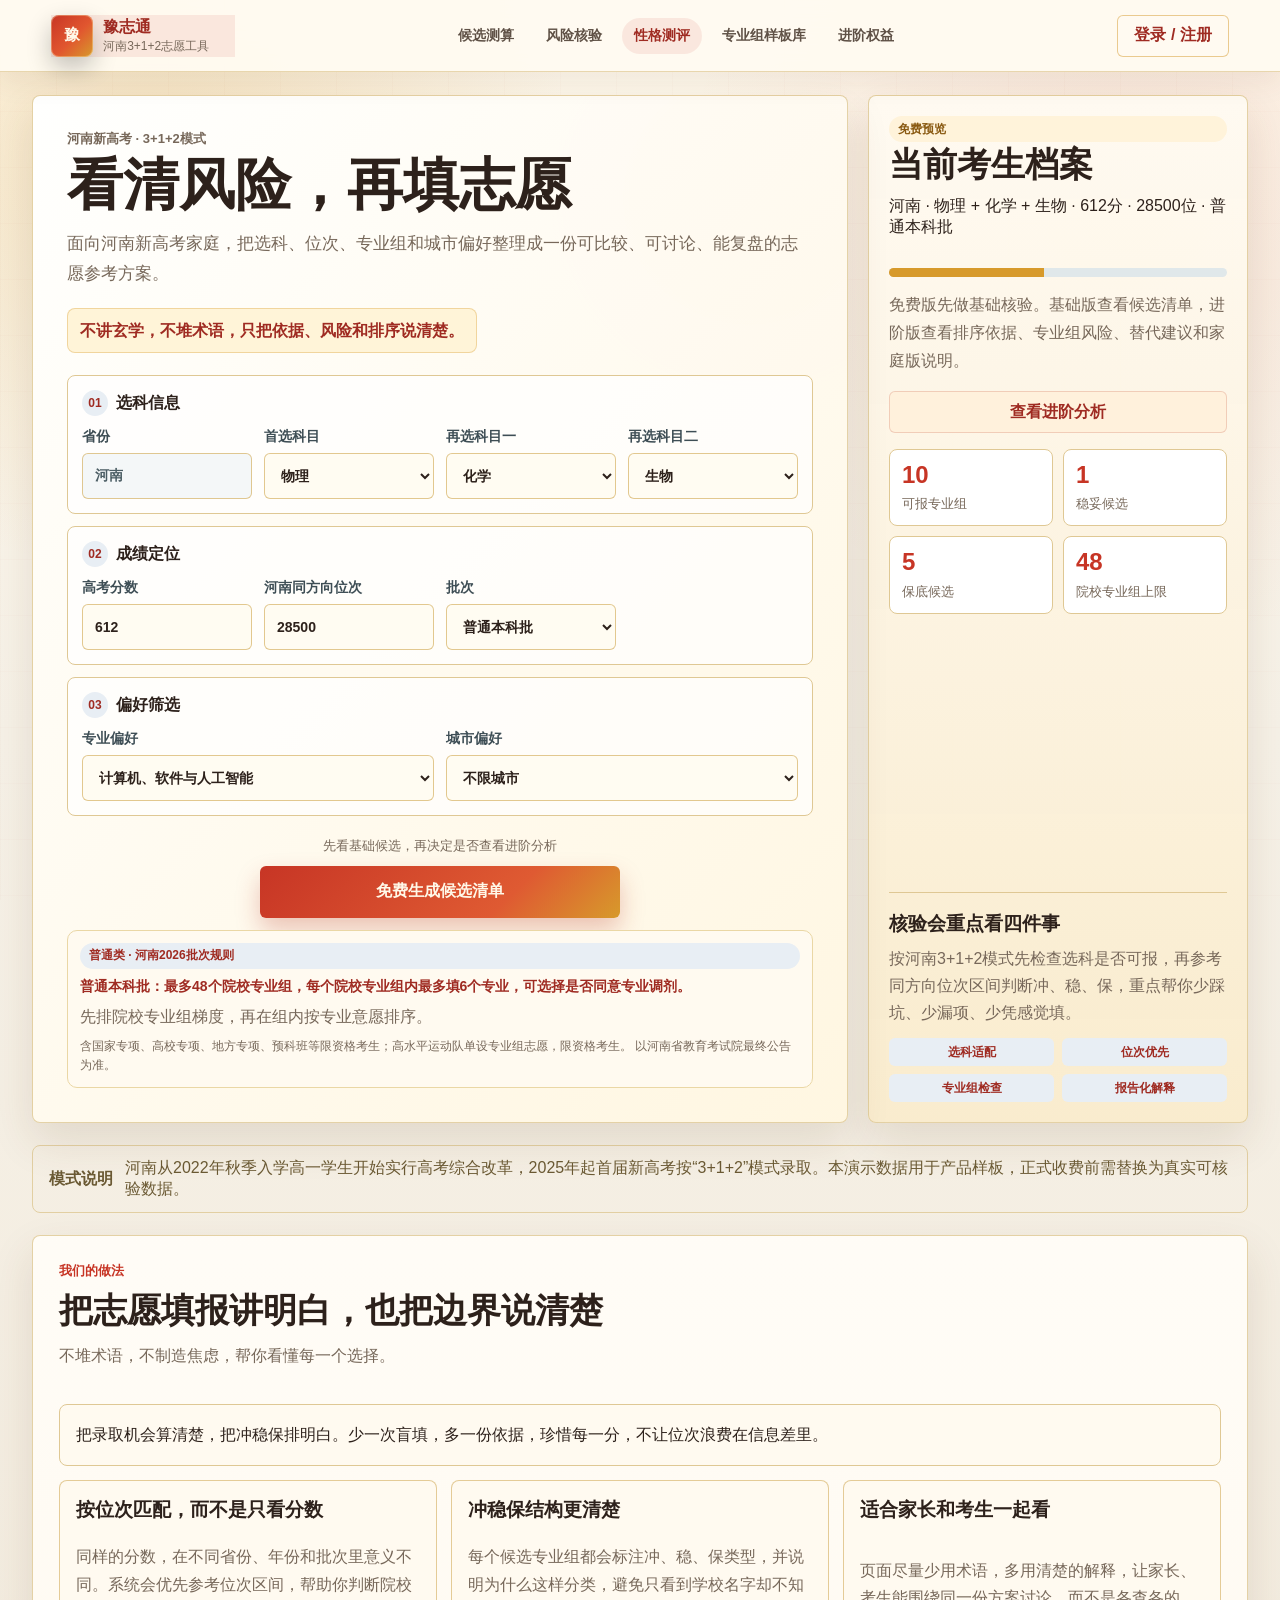
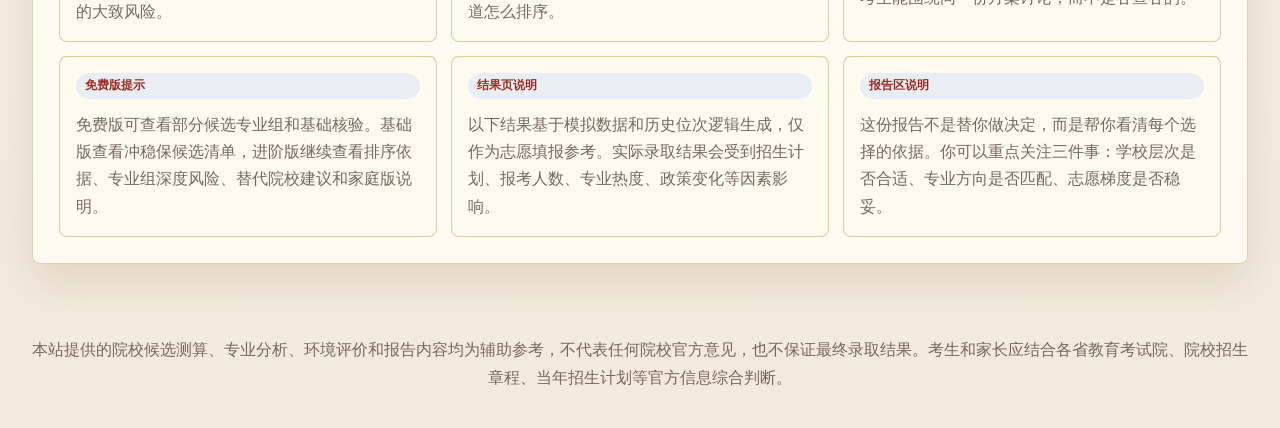
==== commit d011b0da: "Publish desktop member and profile redesign" ====
--- a/index.html
+++ b/index.html
@@ -4,7 +4,25 @@
     <meta charset="UTF-8" />
     <meta name="viewport" content="width=device-width, initial-scale=1.0" />
     <title>豫志通 - 看清风险，再填志愿</title>
-    <link rel="stylesheet" href="styles.css?v=19" />
+    <script>
+      (() => {
+        const ua = navigator.userAgent || "";
+        const touchPoints = navigator.maxTouchPoints || 0;
+        const hasTouch = touchPoints > 1 || "ontouchstart" in window;
+        const coarse = window.matchMedia?.("(pointer: coarse)").matches || false;
+        const noHover = window.matchMedia?.("(hover: none)").matches || false;
+        const mobileUa = /Android|iPhone|iPod|IEMobile|Windows Phone|BlackBerry|Opera Mini|Mobile/i.test(ua);
+        const desktopUa = /Windows NT|Macintosh|X11|CrOS|Linux x86_64/i.test(ua) && !mobileUa;
+        const screenMin = Math.min(screen.width || innerWidth, screen.height || innerHeight);
+        const isMobileDevice = !desktopUa && hasTouch && screenMin <= 760 && (mobileUa || (coarse && noHover));
+
+        document.documentElement.classList.toggle("device-mobile", isMobileDevice);
+        document.documentElement.classList.toggle("device-desktop", !isMobileDevice);
+        window.__SITE_DEVICE__ = { isMobileDevice };
+      })();
+    </script>
+    <link rel="icon" href="data:," />
+    <link rel="stylesheet" href="styles.css?v=20" />
   </head>
   <body>
     <header class="topbar">
@@ -561,19 +579,32 @@
       <section class="section-card" id="pricing" data-mobile-page="pricing" data-mobile-tab="account">
         <div class="section-head">
           <div>
-            <div class="section-kicker">基础版/进阶版权益</div>
-            <h2>少一次盲填，多一份依据</h2>
-            <p class="muted">把录取机会参考、冲稳保梯度和专业组风险整理成能讨论的候选清单，适合想低成本认真做志愿的家庭。</p>
+            <div class="section-kicker">会员中心</div>
+            <h2>开通完整志愿方案</h2>
+            <p class="muted">解锁完整可报范围、排序依据、专业组风险、导出报告和家庭讨论版。</p>
           </div>
         </div>
         <div class="pricing-grid" id="pricingGrid"></div>
-      </section>
-
-      <section class="section-card" data-mobile-tab="account">
+        <div class="account-dashboard">
+          <button class="profile-entry-card" type="button" data-desktop-open="profile">
+            <span class="mini-label">个人信息</span>
+            <strong id="profileEntryTitle">河南 · 物理 + 化学 + 生物</strong>
+            <small id="profileEntryMeta">612分 · 28500位 · 本科批</small>
+            <em>查看档案</em>
+          </button>
+          <div class="account-status-card">
+            <span class="mini-label">当前状态</span>
+            <strong id="accountMemberStatus">免费预览</strong>
+            <small>开通后可查看完整名单、排序说明和报告导出。</small>
+          </div>
+        </div>
+      </section>
+
+      <section class="section-card" id="membershipBenefits" data-mobile-tab="account">
         <div class="section-head">
           <div>
             <div class="section-kicker">权益对比</div>
-            <h2>付费后多看到什么</h2>
+            <h2>开通后可用能力</h2>
           </div>
         </div>
         <div class="unlock-table">
@@ -625,6 +656,99 @@
           <div><strong>2025+</strong><span>河南新高考口径</span></div>
           <div><strong>3年</strong><span>位次趋势样例</span></div>
           <div><strong>官方为准</strong><span>考试院/高校信息</span></div>
+        </div>
+      </section>
+
+      <section class="section-card profile-panel" id="profile" data-desktop-page="profile">
+        <div class="profile-workbench">
+          <aside class="profile-sidebar">
+            <div class="profile-score-card">
+              <h3>我的成绩</h3>
+              <dl>
+                <div><dt>省份</dt><dd id="profileProvinceValue">河南</dd></div>
+                <div><dt>科目</dt><dd id="profileSubjectLine">物理 + 化学 + 生物</dd></div>
+                <div><dt>分数</dt><dd id="profileScoreValue">612</dd></div>
+                <div><dt>位次</dt><dd id="profileRankValue">28500</dd></div>
+              </dl>
+              <button class="secondary-btn" type="button" data-desktop-open="home">修改成绩</button>
+              <button class="primary-btn" type="button" data-desktop-open="recommend">智能填报</button>
+              <button class="primary-btn soft" type="button" data-desktop-open="schools">同分去向</button>
+            </div>
+
+            <nav class="profile-side-menu" aria-label="个人中心菜单">
+              <button type="button" data-desktop-open="profile">我的成绩</button>
+              <button type="button" data-desktop-open="diagnosis">我的志愿表</button>
+              <button type="button" data-desktop-open="diagnosis">我的备选</button>
+              <button type="button" data-desktop-open="schools">收藏院校</button>
+              <button type="button" data-desktop-open="schools">收藏专业</button>
+              <strong>专业测评</strong>
+              <button class="active" type="button" data-desktop-open="profile">专业定位测评</button>
+              <button type="button" data-desktop-open="profile">性格测评</button>
+              <button type="button" data-desktop-open="profile">兴趣专业测评</button>
+              <button type="button" data-desktop-open="account">会员权益</button>
+              <button type="button" data-desktop-open="home">常见问题</button>
+            </nav>
+          </aside>
+
+          <section class="profile-content">
+            <div class="profile-content-head">
+              <div>
+                <div class="section-kicker">测评中心</div>
+                <h2>专业定位测评</h2>
+              </div>
+              <div class="profile-account-card">
+                <div class="profile-avatar">豫</div>
+                <div>
+                  <strong id="profileNameLine">河南考生档案</strong>
+                  <span id="profileMemberBadge">免费预览</span>
+                </div>
+                <button type="button" data-desktop-open="account">开通会员</button>
+              </div>
+            </div>
+
+            <div class="profile-advisory">
+              根据选科、分数、位次和专业偏好，系统会优先完成可报范围、专业方向和风险梯度判断。
+            </div>
+
+            <div class="profile-test-actions">
+              <button class="interest-card" type="button">
+                <span>测测你的兴趣</span>
+                <strong id="profileMajorValue">计算机、软件与人工智能</strong>
+                <small>结合专业偏好，定位适合长期投入的方向</small>
+              </button>
+              <button class="personality-card" type="button">
+                <span>测测你的性格</span>
+                <strong>MBTI 参考</strong>
+                <small>辅助判断学习方式和专业适配度</small>
+              </button>
+            </div>
+
+            <div class="profile-report-board">
+              <div class="profile-report-row">
+                <div>
+                  <span>当前批次</span>
+                  <strong id="profileBatchValue">本科批</strong>
+                </div>
+                <div>
+                  <span>可报专业组</span>
+                  <strong id="profileEligibleValue">0</strong>
+                </div>
+                <div>
+                  <span>已加入志愿</span>
+                  <strong id="profileVolunteerValue">0 个</strong>
+                </div>
+                <div>
+                  <span>报告状态</span>
+                  <strong id="profileReportValue">基础档案</strong>
+                </div>
+              </div>
+              <div class="profile-empty-state">
+                <div class="empty-cube">◇</div>
+                <p>完成测评后查看适合自己的专业方向和院校组合。</p>
+                <button class="secondary-btn" type="button" data-desktop-open="recommend">查看推荐结果</button>
+              </div>
+            </div>
+          </section>
         </div>
       </section>
     </main>
@@ -734,7 +858,7 @@
       本站提供的院校候选测算、专业分析、环境评价和报告内容均为辅助参考，不代表任何院校官方意见，也不保证最终录取结果。考生和家长应结合各省教育考试院、院校招生章程、当年招生计划等官方信息综合判断。
     </footer>
 
-    <script src="data.js?v=19"></script>
-    <script src="app.js?v=19"></script>
+    <script src="data.js?v=20"></script>
+    <script src="app.js?v=20"></script>
   </body>
 </html>
--- a/styles.css
+++ b/styles.css
@@ -1,18 +1,18 @@
 :root {
-  --bg: #1b0e0a;
-  --surface: #fff8e8;
-  --surface-2: #f5e6c7;
-  --ink: #2b1711;
-  --muted: #765f4a;
-  --line: #d8b66e;
-  --primary: #b32718;
-  --primary-dark: #64140f;
-  --accent: #d9a441;
-  --accent-2: #fff0b8;
-  --red: #c93a24;
-  --blue: #8f2f1b;
+  --bg: #f6f1e7;
+  --surface: #fffaf1;
+  --surface-2: #f3e8d3;
+  --ink: #2d211b;
+  --muted: #77685a;
+  --line: #dfc894;
+  --primary: #c73525;
+  --primary-dark: #9f2b22;
+  --accent: #d79a2b;
+  --accent-2: #fff0c4;
+  --red: #c73525;
+  --blue: #3c6b7b;
   --green: #2f7a49;
-  --shadow: 0 22px 54px rgba(58, 20, 10, 0.2);
+  --shadow: 0 18px 44px rgba(89, 56, 24, 0.12);
 }
 
 * {
@@ -26,9 +26,9 @@
 body {
   margin: 0;
   background:
-    radial-gradient(circle at 12% 8%, rgba(217, 164, 65, 0.22), transparent 24rem),
-    radial-gradient(circle at 86% 12%, rgba(201, 58, 36, 0.18), transparent 22rem),
-    linear-gradient(135deg, #1b0e0a 0%, #35120d 42%, #190c09 100%);
+    radial-gradient(circle at 12% 8%, rgba(215, 154, 43, 0.22), transparent 26rem),
+    radial-gradient(circle at 88% 10%, rgba(199, 53, 37, 0.09), transparent 28rem),
+    linear-gradient(180deg, #fff9ec 0%, var(--bg) 36%, #f2eadc 100%);
   color: var(--ink);
   font-family: "Microsoft YaHei", "PingFang SC", "Noto Sans CJK SC", sans-serif;
 }
@@ -39,11 +39,11 @@
   inset: 0;
   z-index: -1;
   pointer-events: none;
-  opacity: 0.42;
+  opacity: 0.5;
   background-image:
-    linear-gradient(90deg, rgba(255, 240, 184, 0.05) 1px, transparent 1px),
-    linear-gradient(0deg, rgba(255, 240, 184, 0.04) 1px, transparent 1px);
-  background-size: 42px 42px;
+    linear-gradient(90deg, rgba(159, 43, 34, 0.035) 1px, transparent 1px),
+    linear-gradient(0deg, rgba(159, 43, 34, 0.028) 1px, transparent 1px);
+  background-size: 56px 56px;
 }
 
 button,
@@ -65,10 +65,11 @@
   align-items: center;
   gap: 22px;
   min-height: 72px;
-  padding: 12px clamp(16px, 4vw, 48px);
-  background: rgba(42, 15, 10, 0.9);
-  border-bottom: 1px solid rgba(217, 164, 65, 0.42);
+  padding: 12px clamp(18px, 4vw, 56px);
+  background: rgba(255, 250, 241, 0.96);
+  border-bottom: 1px solid rgba(223, 200, 148, 0.72);
   backdrop-filter: blur(16px);
+  box-shadow: 0 10px 28px rgba(89, 56, 24, 0.08);
 }
 
 .brand {
@@ -96,11 +97,11 @@
 }
 
 .brand strong {
-  color: #fff8e8;
+  color: var(--primary-dark);
 }
 
 .brand small {
-  color: rgba(255, 240, 184, 0.72);
+  color: var(--muted);
   font-size: 12px;
 }
 
@@ -108,33 +109,36 @@
   display: flex;
   flex: 1;
   flex-wrap: wrap;
-  gap: 6px;
+  justify-content: center;
+  gap: 8px;
 }
 
 .nav a {
-  padding: 8px 10px;
-  border-radius: 6px;
-  color: rgba(255, 248, 232, 0.78);
+  padding: 9px 12px;
+  border-radius: 999px;
+  color: #5f5146;
   font-size: 14px;
   font-weight: 800;
 }
 
-.nav a:hover {
-  background: rgba(217, 164, 65, 0.16);
-  color: #fff8e8;
+.nav a:hover,
+.nav a.active,
+.brand.active {
+  background: rgba(199, 53, 37, 0.09);
+  color: var(--primary-dark);
 }
 
 .hero,
 .section-card,
 .notice {
-  width: min(1240px, calc(100% - 32px));
-  margin: 18px auto;
+  width: min(1760px, calc(100% - 64px));
+  margin: 22px auto;
 }
 
 .hero {
   display: grid;
-  grid-template-columns: minmax(0, 1fr) 360px;
-  gap: 16px;
+  grid-template-columns: minmax(0, 1fr) 380px;
+  gap: 20px;
 }
 
 .hero-main,
@@ -142,26 +146,27 @@
 .section-card,
 .notice {
   background:
-    linear-gradient(180deg, rgba(255, 252, 241, 0.96), rgba(255, 245, 220, 0.98)),
+    linear-gradient(180deg, rgba(255, 252, 246, 0.98), rgba(255, 250, 241, 0.98)),
     var(--surface);
-  border: 1px solid rgba(216, 182, 110, 0.74);
+  border: 1px solid rgba(223, 200, 148, 0.82);
   border-radius: 8px;
   box-shadow: var(--shadow);
 }
 
 .hero-main {
   padding: clamp(22px, 3vw, 34px);
-  text-align: center;
+  text-align: left;
   background:
-    linear-gradient(135deg, rgba(179, 39, 24, 0.92), rgba(101, 20, 15, 0.84) 42%, rgba(43, 23, 17, 0.92)),
-    radial-gradient(circle at 84% 10%, rgba(255, 240, 184, 0.44), transparent 16rem),
+    linear-gradient(135deg, rgba(255, 255, 255, 0.96), rgba(255, 246, 225, 0.96)),
+    radial-gradient(circle at 88% 10%, rgba(215, 154, 43, 0.22), transparent 18rem),
     var(--surface);
-  color: #fff8e8;
+  color: var(--ink);
   overflow: hidden;
   position: relative;
 }
 
 .hero-main::after {
+  display: none;
   content: "金榜";
   position: absolute;
   right: clamp(16px, 5vw, 64px);
@@ -180,12 +185,12 @@
   min-height: 100%;
   padding: 20px;
   background:
-    linear-gradient(180deg, rgba(255, 248, 232, 0.98), rgba(246, 227, 188, 0.96));
+    linear-gradient(180deg, rgba(255, 250, 241, 0.98), rgba(249, 235, 205, 0.96));
 }
 
 .hero-copy {
-  max-width: 780px;
-  margin: 0 auto 22px;
+  max-width: 920px;
+  margin: 0 0 22px;
 }
 
 .section-kicker {
@@ -204,9 +209,9 @@
 }
 
 h1 {
-  max-width: 660px;
-  margin-left: auto;
-  margin-right: auto;
+  max-width: 760px;
+  margin-left: 0;
+  margin-right: 0;
   margin-bottom: 14px;
   font-size: clamp(38px, 4.4vw, 58px);
   line-height: 1.05;
@@ -236,19 +241,19 @@
 
 .hero-main .section-kicker,
 .hero-main .intro {
-  color: rgba(255, 248, 232, 0.82);
+  color: var(--muted);
 }
 
 .hero-main .promise-line {
-  border-color: rgba(255, 240, 184, 0.46);
-  background: rgba(255, 240, 184, 0.14);
-  color: #fff8e8;
+  border-color: rgba(215, 154, 43, 0.34);
+  background: #fff4d8;
+  color: var(--primary-dark);
 }
 
 .intro {
   max-width: 760px;
-  margin-left: auto;
-  margin-right: auto;
+  margin-left: 0;
+  margin-right: 0;
   font-size: 17px;
 }
 
@@ -355,7 +360,7 @@
 
 .primary-btn {
   border: 0;
-  background: linear-gradient(135deg, var(--primary) 0%, #df4c2c 58%, var(--accent) 100%);
+  background: linear-gradient(135deg, var(--primary) 0%, #df5a32 68%, var(--accent) 100%);
   color: #fff8e8;
   box-shadow: 0 12px 24px rgba(179, 39, 24, 0.26);
 }
@@ -373,8 +378,8 @@
 
 .ghost-btn {
   border: 1px solid rgba(217, 164, 65, 0.55);
-  background: rgba(255, 248, 232, 0.12);
-  color: #fff8e8;
+  background: #fffaf1;
+  color: var(--primary-dark);
 }
 
 .section-card .ghost-btn,
@@ -1556,6 +1561,426 @@
   font-size: 14px;
 }
 
+.account-dashboard {
+  display: grid;
+  grid-template-columns: minmax(0, 1.2fr) minmax(260px, 0.8fr);
+  gap: 14px;
+  margin-bottom: 16px;
+}
+
+.profile-entry-card,
+.account-status-card {
+  display: grid;
+  gap: 8px;
+  min-height: 136px;
+  padding: 18px;
+  border: 1px solid var(--line);
+  border-radius: 8px;
+  background: #fff;
+  text-align: left;
+}
+
+.profile-entry-card {
+  cursor: pointer;
+  color: var(--ink);
+}
+
+.profile-entry-card strong,
+.account-status-card strong {
+  color: var(--ink);
+  font-size: 22px;
+}
+
+.profile-entry-card small,
+.account-status-card small {
+  color: var(--muted);
+  line-height: 1.6;
+}
+
+.profile-entry-card em {
+  color: var(--primary);
+  font-style: normal;
+  font-weight: 900;
+}
+
+.profile-panel {
+  display: none;
+}
+
+.profile-layout {
+  display: grid;
+  grid-template-columns: minmax(320px, 0.9fr) minmax(0, 1.1fr);
+  gap: 16px;
+}
+
+.profile-main-card,
+.profile-detail-grid article {
+  border: 1px solid var(--line);
+  border-radius: 8px;
+  background: #fff;
+}
+
+.profile-main-card {
+  padding: 22px;
+}
+
+.profile-main-card h3 {
+  margin: 14px 0 6px;
+  font-size: clamp(26px, 3vw, 36px);
+}
+
+.profile-stat-grid,
+.profile-detail-grid {
+  display: grid;
+  gap: 12px;
+}
+
+.profile-stat-grid {
+  grid-template-columns: repeat(2, minmax(0, 1fr));
+  margin-top: 18px;
+}
+
+.profile-stat-grid div,
+.profile-detail-grid article {
+  padding: 14px;
+}
+
+.profile-stat-grid span,
+.profile-detail-grid span {
+  display: block;
+  margin-bottom: 6px;
+  color: var(--muted);
+  font-size: 13px;
+  font-weight: 900;
+}
+
+.profile-stat-grid strong,
+.profile-detail-grid strong {
+  color: var(--primary-dark);
+  font-size: 21px;
+}
+
+.profile-detail-grid {
+  grid-template-columns: repeat(2, minmax(0, 1fr));
+}
+
+.profile-actions {
+  display: flex;
+  gap: 10px;
+  flex-wrap: wrap;
+  justify-content: flex-end;
+  margin-top: 16px;
+}
+
+.profile-panel {
+  padding: 0;
+  border: 0;
+  background: transparent;
+  box-shadow: none;
+}
+
+.profile-workbench {
+  display: grid;
+  grid-template-columns: 190px minmax(0, 1fr);
+  gap: 18px;
+  align-items: start;
+}
+
+.profile-sidebar,
+.profile-content {
+  border: 1px solid rgba(223, 200, 148, 0.76);
+  border-radius: 8px;
+  background: rgba(255, 252, 246, 0.98);
+  box-shadow: 0 18px 42px rgba(89, 56, 24, 0.1);
+}
+
+.profile-sidebar {
+  position: sticky;
+  top: 92px;
+  overflow: hidden;
+}
+
+.profile-score-card {
+  display: grid;
+  gap: 12px;
+  padding: 18px;
+  border-bottom: 1px solid rgba(223, 200, 148, 0.58);
+}
+
+.profile-score-card h3,
+.profile-side-menu strong,
+.profile-content h2 {
+  margin: 0;
+}
+
+.profile-score-card h3,
+.profile-side-menu strong {
+  border-left: 4px solid var(--primary);
+  padding-left: 10px;
+  color: var(--ink);
+  font-size: 17px;
+}
+
+.profile-score-card dl {
+  display: grid;
+  gap: 12px;
+  margin: 0;
+}
+
+.profile-score-card dl div {
+  display: grid;
+  grid-template-columns: 44px minmax(0, 1fr);
+  gap: 8px;
+}
+
+.profile-score-card dt,
+.profile-score-card dd {
+  margin: 0;
+}
+
+.profile-score-card dt {
+  color: var(--muted);
+}
+
+.profile-score-card dd {
+  overflow-wrap: anywhere;
+  color: var(--ink);
+  font-weight: 900;
+}
+
+.primary-btn.soft {
+  background: linear-gradient(135deg, #f24d32 0%, #f39b2d 100%);
+}
+
+.profile-side-menu {
+  display: grid;
+  gap: 4px;
+  padding: 12px 14px 18px;
+}
+
+.profile-side-menu button {
+  display: flex;
+  align-items: center;
+  min-height: 34px;
+  border: 0;
+  border-radius: 6px;
+  background: transparent;
+  color: #4c4037;
+  cursor: pointer;
+  font-weight: 800;
+  text-align: left;
+}
+
+.profile-side-menu button::before {
+  content: "";
+  width: 16px;
+  height: 16px;
+  margin-right: 8px;
+  border: 1px solid rgba(119, 104, 90, 0.38);
+  border-radius: 4px;
+  background: #fff;
+}
+
+.profile-side-menu button.active,
+.profile-side-menu button:hover {
+  background: rgba(199, 53, 37, 0.08);
+  color: var(--primary-dark);
+}
+
+.profile-side-menu strong {
+  margin: 12px 0 4px;
+  font-size: 15px;
+}
+
+.profile-content {
+  min-height: 760px;
+  padding: 26px;
+}
+
+.profile-content-head {
+  display: flex;
+  justify-content: space-between;
+  gap: 18px;
+  align-items: flex-start;
+  padding-bottom: 18px;
+  border-bottom: 1px solid rgba(223, 200, 148, 0.48);
+}
+
+.profile-account-card {
+  display: grid;
+  grid-template-columns: 50px minmax(0, 1fr) auto;
+  gap: 12px;
+  align-items: center;
+  width: min(330px, 100%);
+  padding: 14px;
+  border: 1px solid rgba(223, 200, 148, 0.62);
+  border-radius: 8px;
+  background: #fff;
+  box-shadow: 0 14px 34px rgba(89, 56, 24, 0.12);
+}
+
+.profile-avatar {
+  display: grid;
+  place-items: center;
+  width: 50px;
+  height: 50px;
+  border-radius: 50%;
+  background: linear-gradient(135deg, #fbd76f 0%, #e95b3d 100%);
+  color: #fff;
+  font-weight: 900;
+}
+
+.profile-account-card strong,
+.profile-account-card span {
+  display: block;
+}
+
+.profile-account-card span {
+  margin-top: 4px;
+  color: var(--muted);
+  font-size: 13px;
+}
+
+.profile-account-card button {
+  min-height: 34px;
+  border: 0;
+  border-radius: 6px;
+  padding: 0 12px;
+  background: #fff1dc;
+  color: var(--primary);
+  cursor: pointer;
+  font-weight: 900;
+}
+
+.profile-advisory {
+  margin: 20px 0 24px;
+  padding: 22px 28px;
+  border-radius: 6px;
+  background: #fff1e7;
+  color: #925124;
+  line-height: 1.8;
+}
+
+.profile-test-actions {
+  display: grid;
+  gap: 18px;
+  margin-bottom: 28px;
+}
+
+.profile-test-actions button {
+  position: relative;
+  display: grid;
+  gap: 6px;
+  min-height: 92px;
+  border: 0;
+  border-radius: 12px;
+  padding: 22px 28px 22px 112px;
+  color: #fff;
+  cursor: pointer;
+  text-align: left;
+  overflow: hidden;
+}
+
+.profile-test-actions button::before {
+  content: "";
+  position: absolute;
+  left: 34px;
+  top: 22px;
+  width: 50px;
+  height: 50px;
+  border: 10px solid rgba(255, 255, 255, 0.86);
+  border-radius: 50%;
+}
+
+.profile-test-actions button::after {
+  content: "›";
+  position: absolute;
+  right: 26px;
+  top: 50%;
+  transform: translateY(-50%);
+  font-size: 34px;
+}
+
+.interest-card {
+  background: linear-gradient(105deg, #f6ad5d 0%, #ee615e 100%);
+}
+
+.personality-card {
+  background: linear-gradient(105deg, #35c6c4 0%, #0b94d9 100%);
+}
+
+.profile-test-actions span {
+  font-size: 20px;
+  font-weight: 900;
+}
+
+.profile-test-actions strong {
+  font-size: 16px;
+}
+
+.profile-test-actions small {
+  color: rgba(255, 255, 255, 0.86);
+  font-size: 14px;
+}
+
+.profile-report-board {
+  display: grid;
+  gap: 20px;
+}
+
+.profile-report-row {
+  display: grid;
+  grid-template-columns: repeat(4, minmax(0, 1fr));
+  gap: 12px;
+}
+
+.profile-report-row div {
+  padding: 14px;
+  border-bottom: 1px solid rgba(223, 200, 148, 0.72);
+}
+
+.profile-report-row span,
+.profile-report-row strong {
+  display: block;
+}
+
+.profile-report-row span {
+  color: var(--muted);
+  font-size: 13px;
+  font-weight: 900;
+}
+
+.profile-report-row strong {
+  margin-top: 6px;
+  color: var(--primary-dark);
+  font-size: 20px;
+}
+
+.profile-empty-state {
+  display: grid;
+  place-items: center;
+  gap: 14px;
+  min-height: 260px;
+  color: var(--muted);
+  text-align: center;
+}
+
+.empty-cube {
+  display: grid;
+  place-items: center;
+  width: 92px;
+  height: 92px;
+  border: 3px solid #d5d5d5;
+  border-radius: 20px;
+  color: #c5c5c5;
+  font-size: 54px;
+  transform: rotate(45deg);
+}
+
+.empty-cube + p {
+  margin: 0;
+}
+
 .data-grid {
   display: grid;
   grid-template-columns: repeat(4, minmax(0, 1fr));
@@ -1584,7 +2009,7 @@
 }
 
 .footer {
-  width: min(1240px, calc(100% - 32px));
+  width: min(1760px, calc(100% - 64px));
   margin: 22px auto 36px;
   color: var(--muted);
   line-height: 1.75;
@@ -1791,10 +2216,127 @@
   gap: 14px;
 }
 
+@media (min-width: 721px) {
+  main {
+    padding: 1px 0 28px;
+  }
+
+  .nav a[href="#report"],
+  .nav a[href="#majors"],
+  .nav a[href="#why-pay"],
+  .nav a[href="#environment"] {
+    display: none;
+  }
+
+  body[data-desktop-tab] main > section {
+    display: none;
+  }
+
+  body[data-desktop-tab] .mobile-app-home,
+  body[data-desktop-tab] .mobile-account-home,
+  body[data-desktop-tab] .mobile-home,
+  body[data-desktop-tab] .mobile-page-header {
+    display: none !important;
+  }
+
+  body[data-desktop-tab="home"] #home {
+    display: grid;
+  }
+
+  body[data-desktop-tab="home"] .notice {
+    display: flex;
+  }
+
+  body[data-desktop-tab="home"] .values {
+    display: block;
+  }
+
+  body[data-desktop-tab="recommend"] #recommend {
+    display: block;
+  }
+
+  body[data-desktop-tab="diagnosis"] main > section[data-mobile-tab="diagnosis"] {
+    display: block;
+  }
+
+  body[data-desktop-tab="diagnosis"] #volunteer {
+    display: grid;
+  }
+
+  body[data-desktop-tab="schools"] main > section[data-mobile-tab="schools"] {
+    display: block;
+  }
+
+  body[data-desktop-tab="account"] main > section[data-mobile-tab="account"]:not(.mobile-account-home) {
+    display: block;
+  }
+
+  body[data-desktop-tab="account"] main {
+    display: flex;
+    flex-direction: column;
+  }
+
+  body[data-desktop-tab="account"] #why-pay {
+    display: none !important;
+  }
+
+  body[data-desktop-tab="account"] #pricing {
+    order: 1;
+  }
+
+  body[data-desktop-tab="account"] #membershipBenefits {
+    order: 2;
+  }
+
+  body[data-desktop-tab="account"] #report {
+    order: 3;
+  }
+
+  body[data-desktop-tab="account"] #data {
+    order: 4;
+  }
+
+  body[data-desktop-tab="account"] #report,
+  body[data-desktop-tab="account"] #pricing {
+    display: block;
+  }
+
+  body[data-desktop-tab="profile"] #profile {
+    display: block;
+  }
+
+  .section-card {
+    border-radius: 8px;
+  }
+
+  .hero-main {
+    display: grid;
+    align-content: start;
+  }
+}
+
 @media (max-width: 1000px) {
   .hero,
   .split {
     grid-template-columns: 1fr;
+  }
+
+  .profile-workbench,
+  .profile-content-head,
+  .profile-report-row {
+    grid-template-columns: 1fr;
+  }
+
+  .profile-content-head {
+    display: grid;
+  }
+
+  .profile-sidebar {
+    position: static;
+  }
+
+  .profile-account-card {
+    width: 100%;
   }
 
   .recommend-grid,
@@ -1830,11 +2372,11 @@
   }
 }
 
-@media (max-width: 720px) {
+@media (max-width: 720px) and (hover: none) and (pointer: coarse) {
   body {
     background:
-      radial-gradient(circle at 16% 4%, rgba(217, 164, 65, 0.18), transparent 17rem),
-      linear-gradient(180deg, #2a0f0a 0%, #fff2d6 360px, #f8ead0 100%);
+      radial-gradient(circle at 16% 4%, rgba(215, 154, 43, 0.18), transparent 17rem),
+      linear-gradient(180deg, #fff7e8 0%, #f8ead0 420px, #f6f1e7 100%);
   }
 
   .topbar {
